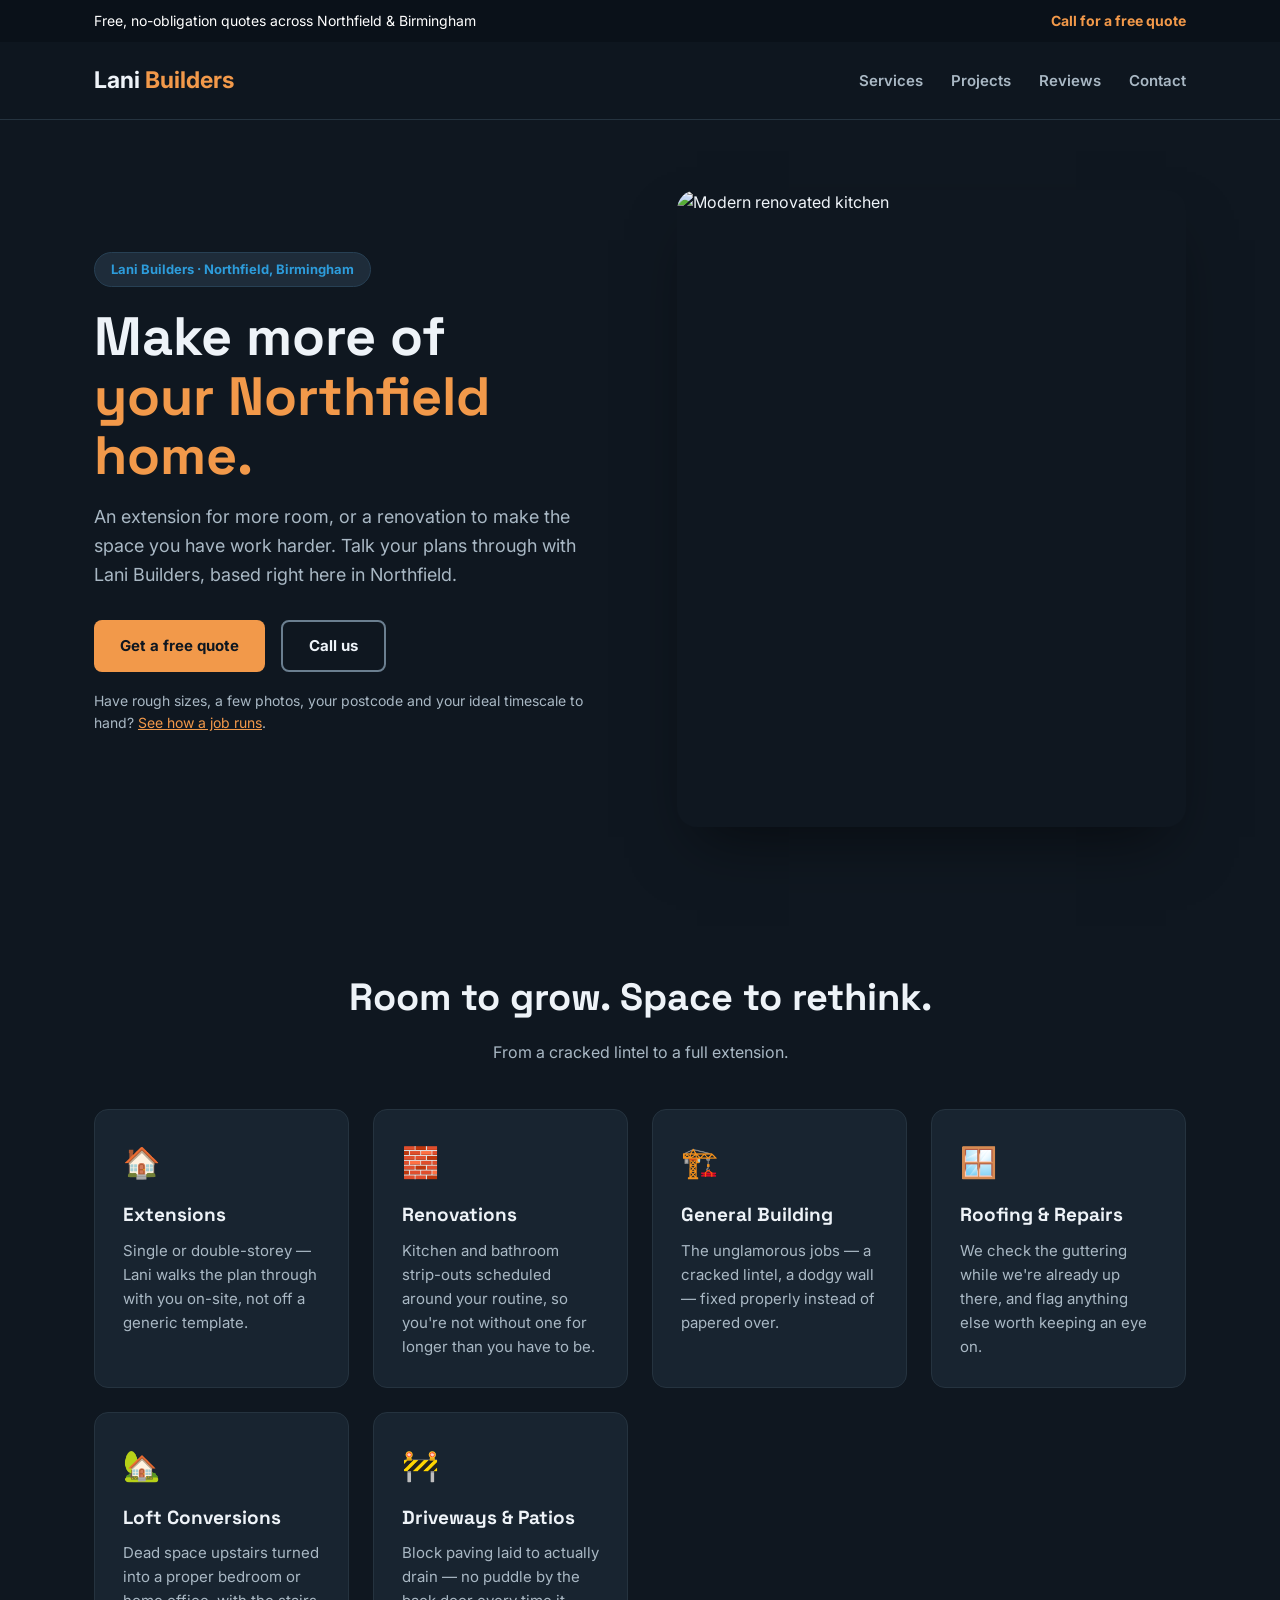
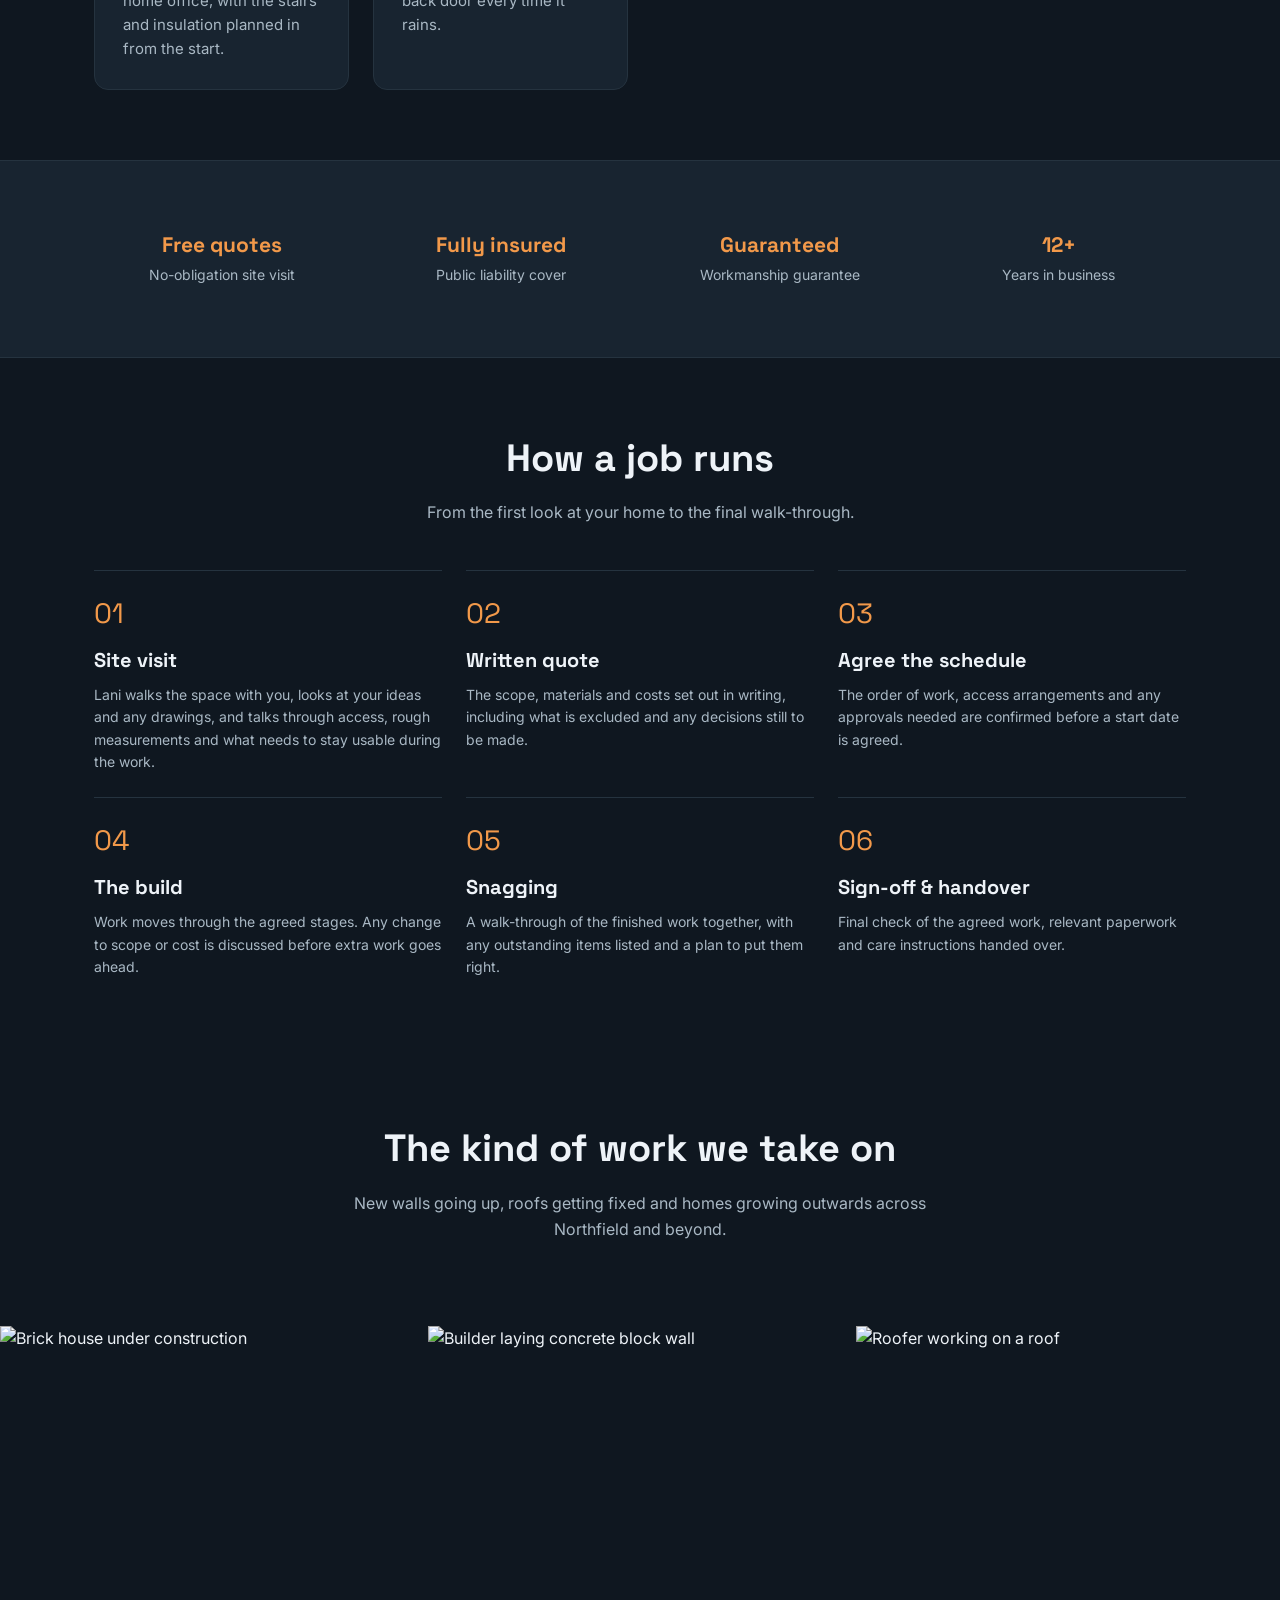
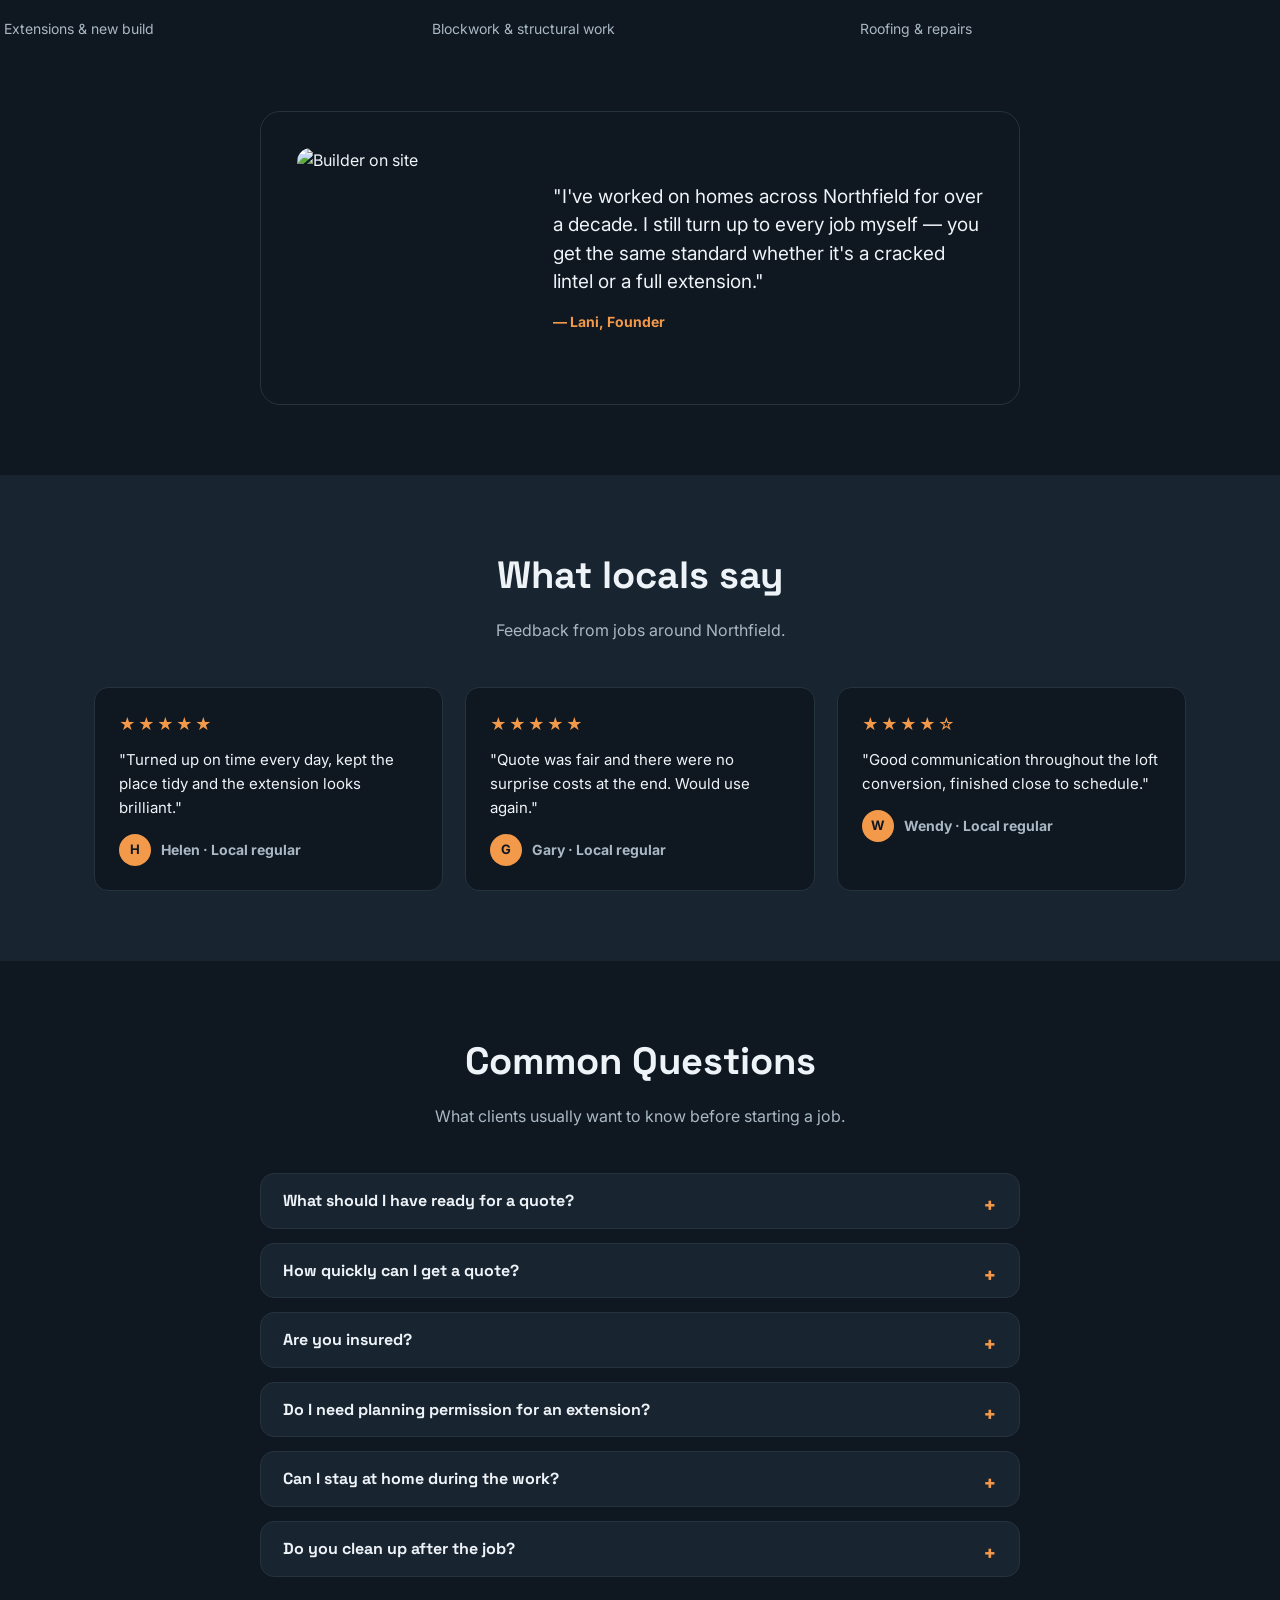
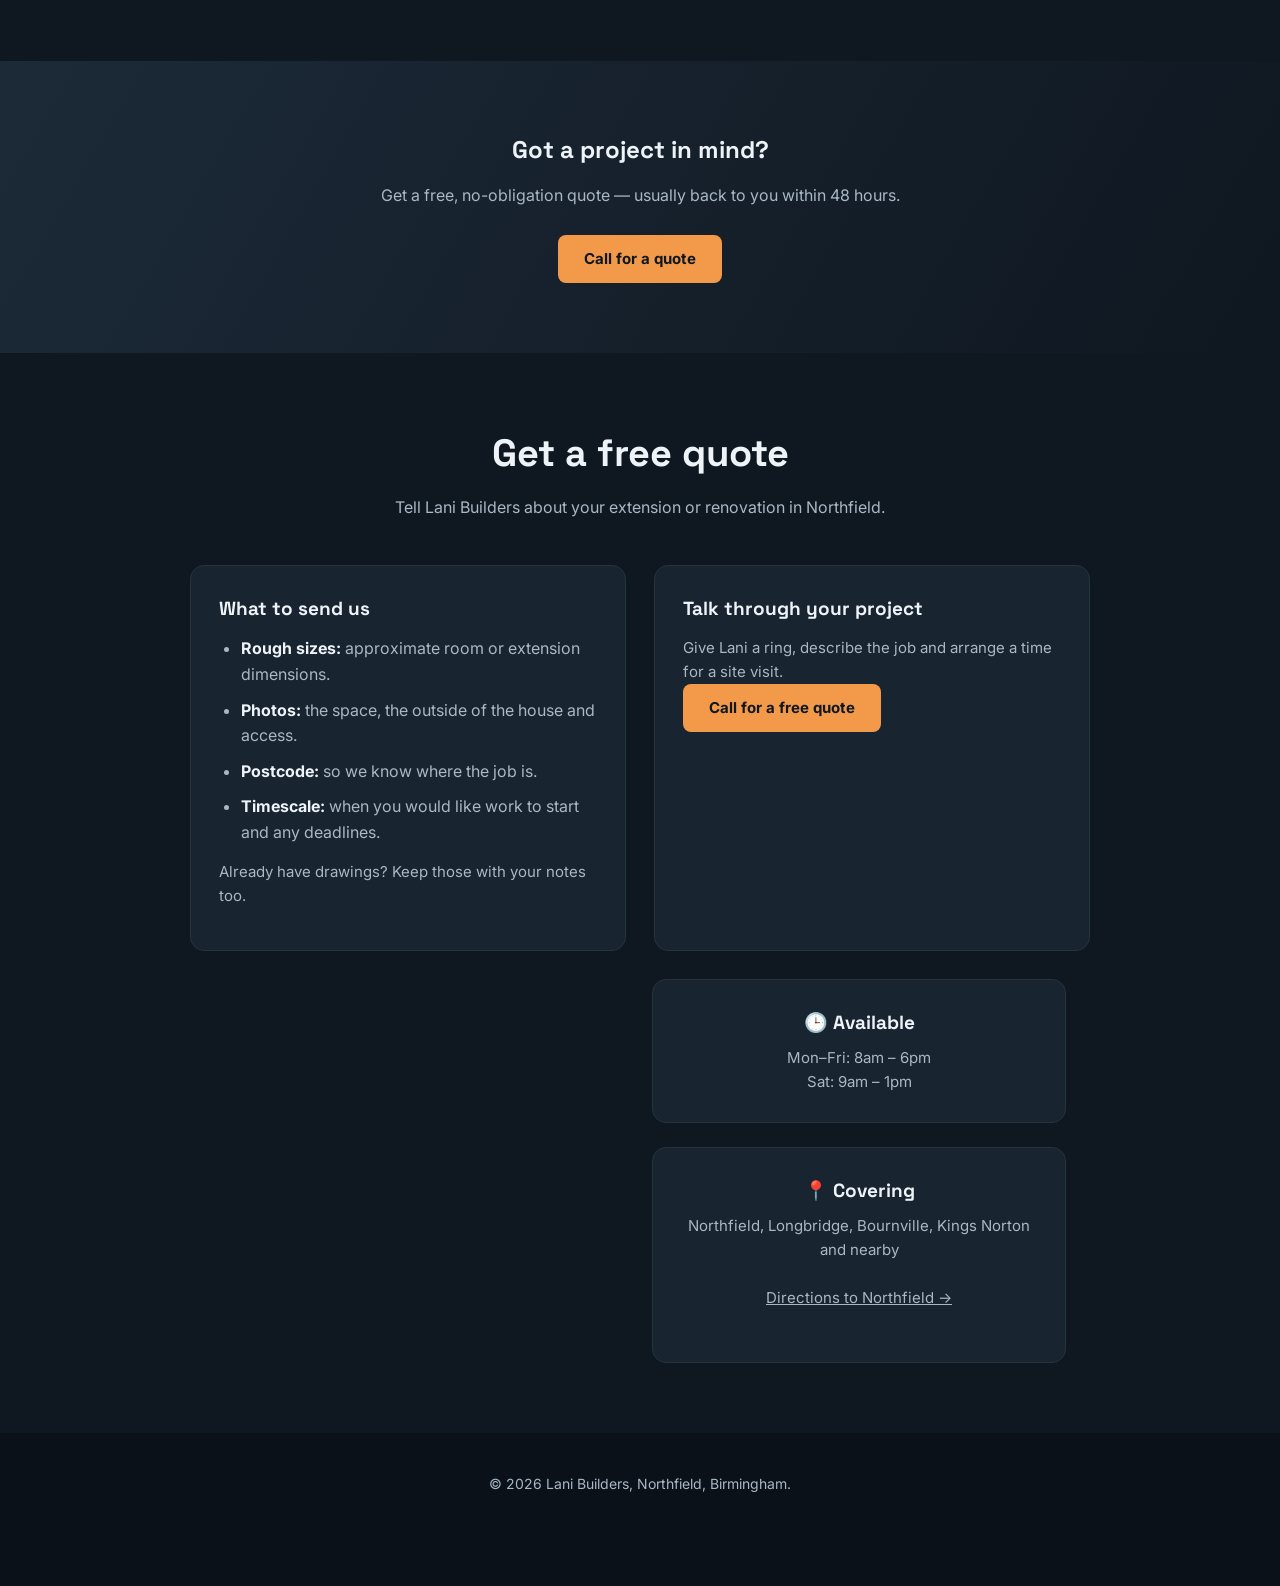
==== index.html @ 0bce8607 "Merge task D" ====
<!DOCTYPE html>
<html lang="en-GB">
<head>
<meta charset="UTF-8" />
<meta name="viewport" content="width=device-width, initial-scale=1" />
<title>Lani Builders | Building &amp; Renovation Specialists, Northfield</title>
<meta name="description" content="Lani Builders — extensions, renovations and general building work across Northfield and Birmingham. Fully insured, free quotes." />
<link rel="preconnect" href="https://fonts.googleapis.com" />
<link rel="preconnect" href="https://fonts.gstatic.com" crossorigin />
<link href="https://fonts.googleapis.com/css2?family=Space+Grotesk:wght@500;600;700&family=Inter:wght@400;500;600;700&display=swap" rel="stylesheet" />
<style>
  :root{
    --bg:#0f1720; --ink:#eef3f8; --muted:#a9b8c4;
    --accent:#f2994a; --accent2:#2d9cdb; --card:#182430; --line:#25333f;
  }
  *{box-sizing:border-box; margin:0; padding:0;}
  body{font-family:'Inter',sans-serif; background:var(--bg); color:var(--ink); line-height:1.6;}
  h1,h2,h3{font-family:'Space Grotesk',sans-serif;}
  .wrap{max-width:1140px; margin:0 auto; padding:0 24px;}
  a{color:inherit;}
  html{scroll-padding-top:var(--header-h,72px);}
  [id]{scroll-margin-top:var(--header-h,72px);}
  main:focus,section:focus{outline:none;}
  :focus-visible{outline:3px solid #fff; outline-offset:3px; border-radius:4px;}
  .skip-link{position:absolute; left:16px; top:-100px; z-index:100; background:#fff; color:#0f1720; font-weight:700; padding:12px 18px; border-radius:8px; text-decoration:none;}
  .skip-link:focus{top:12px;}
  img{display:block; max-width:100%;}
  .js .reveal{opacity:0; transform:translateY(28px); transition:opacity .7s ease, transform .7s ease;}
  .js .reveal.in{opacity:1; transform:none;}
  .topbar{background:#0a1119; color:#fff; font-size:14px;}
  .topbar__inner{display:flex; justify-content:space-between; align-items:center; padding:0 24px; flex-wrap:wrap; gap:8px;}
  .topbar a{color:var(--accent); font-weight:700; text-decoration:none; display:inline-block; padding:10px 0;}
  header{position:sticky; top:0; background:rgba(15,23,32,.95); backdrop-filter:blur(6px); border-bottom:1px solid var(--line); z-index:30; transition:box-shadow .3s;}
  header.scrolled{box-shadow:0 8px 24px rgba(0,0,0,.4);}
  .header__inner{display:flex; align-items:center; justify-content:space-between; padding:16px 24px; position:relative;}
  .brand{font-size:23px; font-weight:700; text-decoration:none; display:inline-block; padding:4px 0;}
  .brand span{color:var(--accent);}
  nav ul{list-style:none; display:flex; gap:28px;}
  nav a{text-decoration:none; font-weight:600; font-size:15px; color:var(--muted); display:inline-block; padding:10px 0;}
  .burger{display:none; flex-direction:column; justify-content:center; align-items:center; gap:4px; background:none; border:0; cursor:pointer; width:44px; height:44px; padding:0;}
  .burger span{width:24px; height:2px; background:#fff;}
  .mobile-menu{display:none; position:absolute; top:100%; left:0; right:0; background:var(--card); border-bottom:1px solid var(--line); flex-direction:column; padding:12px 24px;}
  .mobile-menu.open{display:flex;}
  .mobile-menu a{padding:12px 0; text-decoration:none; font-weight:600; border-bottom:1px solid var(--line); color:var(--ink);}
  .btn{display:inline-flex; align-items:center; justify-content:center; min-height:44px; padding:12px 26px; border-radius:8px; font-weight:700; text-decoration:none; font-size:15px; border:none; cursor:pointer; transition:transform .2s, background .2s;}
  .btn:hover{transform:translateY(-2px);}
  .btn--accent{background:var(--accent); color:#0f1720;}
  .btn--accent:hover{background:#d98337;}
  .btn--outline{border:2px solid #6b7f90; color:var(--ink);}
  .hero{padding:70px 24px;}
  .hero__grid{display:grid; grid-template-columns:1.05fr 1fr; gap:48px; align-items:center;}
  .hero__tag{display:inline-block; background:#1e2c3a; color:var(--accent2); font-weight:700; font-size:13px; padding:6px 16px; border-radius:999px; margin-bottom:20px; border:1px solid #274054;}
  .hero h1{font-size:clamp(34px,4.6vw,54px); line-height:1.1; margin-bottom:18px;}
  .hero h1 span{color:var(--accent);}
  .hero p{max-width:520px; margin-bottom:30px; color:var(--muted); font-size:18px;}
  .hero__actions{display:flex; gap:16px; flex-wrap:wrap;}
  .hero__media{position:relative; border-radius:20px; overflow:hidden; aspect-ratio:4/5; box-shadow:0 30px 60px -20px rgba(0,0,0,.5);}
  .hero__media img{width:100%; height:100%; object-fit:cover;}
  .hero__badge{position:absolute; top:18px; right:18px; background:rgba(15,23,32,.85); border:1px solid var(--line); padding:12px 18px; border-radius:14px; font-size:14px; font-weight:700;}
  section{padding:70px 24px;}
  .section__head{text-align:center; max-width:640px; margin:0 auto 44px;}
  .section__head h2{font-size:clamp(26px,4vw,38px); margin-bottom:12px;}
  .section__head p{color:var(--muted);}
  .grid{display:grid; grid-template-columns:repeat(auto-fit,minmax(220px,1fr)); gap:24px;}
  .card{background:var(--card); border:1px solid var(--line); border-radius:14px; padding:28px; transition:transform .25s, box-shadow .25s;}
  .card:hover{transform:translateY(-6px); box-shadow:0 20px 40px -16px rgba(0,0,0,.4);}
  .card .icon{font-size:30px; margin-bottom:14px;}
  .card h3{font-size:19px; margin-bottom:8px;}
  .card p{color:var(--muted); font-size:15px;}
  .strip{background:var(--card); border-top:1px solid var(--line); border-bottom:1px solid var(--line);}
  .strip .grid{grid-template-columns:repeat(auto-fit,minmax(160px,1fr)); text-align:center;}
  .strip .stat{font-size:30px; line-height:1.3; font-weight:700; color:var(--accent); font-family:'Space Grotesk',sans-serif;}
  .strip p{color:var(--muted); font-size:14px;}
  .band{display:grid; grid-template-columns:repeat(3,1fr); gap:4px;}
  .band img{width:100%; height:280px; object-fit:cover; transition:transform .4s;}
  .owner{display:grid; grid-template-columns:220px 1fr; gap:36px; align-items:center; background:var(--bg); border:1px solid var(--line); border-radius:20px; padding:36px; max-width:760px; margin:0 auto;}
  .owner img{border-radius:14px; aspect-ratio:1; object-fit:cover; width:100%;}
  .owner blockquote{font-size:19px; line-height:1.5; margin-bottom:14px;}
  .owner .who{color:var(--accent); font-weight:700; font-size:14px;}
  .reviews{background:var(--card);}
  .review-grid{display:grid; grid-template-columns:repeat(auto-fit,minmax(240px,1fr)); gap:22px;}
  .review{background:var(--bg); border:1px solid var(--line); border-radius:14px; padding:24px; transition:transform .25s;}
  .review:hover{transform:translateY(-4px);}
  .stars{color:var(--accent); letter-spacing:2px; margin-bottom:10px;}
  .review p{font-size:15px; margin-bottom:14px;}
  .review .who{display:flex; align-items:center; gap:10px; font-weight:700; font-size:14px; color:var(--muted);}
  .avatar{width:32px; height:32px; border-radius:50%; background:var(--accent); color:#0f1720; display:flex; align-items:center; justify-content:center; font-size:13px; font-weight:700;}
  .rating-badge{display:inline-flex; align-items:center; gap:10px; background:var(--bg); border:1px solid var(--line); border-radius:999px; padding:10px 20px; font-weight:700; margin-bottom:20px;}
  .faq{max-width:760px; margin:0 auto;}
  .faq details{background:var(--card); border:1px solid var(--line); border-radius:14px; margin-bottom:14px;}
  .faq summary{cursor:pointer; font-weight:700; font-family:'Space Grotesk',sans-serif; list-style:none; min-height:44px; padding:14px 22px;}
  .faq summary:focus-visible{outline-offset:-3px;}
  .faq summary::-webkit-details-marker{display:none;}
  .faq summary::after{content:"+"; float:right; font-size:22px; color:var(--accent);}
  .faq details[open] summary::after{content:"–";}
  .faq p{padding:0 22px 18px; color:var(--muted); font-size:15px;}
  .map-contact{display:grid; grid-template-columns:1fr 1fr; gap:24px; max-width:900px; margin:0 auto;}
  .map-contact iframe{width:100%; height:100%; min-height:260px; border:0; border-radius:16px; filter:invert(90%) hue-rotate(180deg);}
  .cta-band{background:linear-gradient(120deg,#1c2a38,#0f1720); text-align:center;}
  .cta-band h2{margin-bottom:14px;}
  .cta-band p{color:var(--muted); margin-bottom:26px;}
  footer{background:#0a1119; color:var(--muted); padding:40px 24px 90px; text-align:center; font-size:14px;}
  footer a{color:var(--accent); text-decoration:none; display:inline-block; padding:10px 0;}
  .sticky-cta{position:fixed; bottom:0; left:0; right:0; background:#0a1119; padding:12px 20px; display:none; justify-content:center; gap:12px; z-index:40; box-shadow:0 -8px 24px rgba(0,0,0,.4);}
  .sticky-cta a{flex:1; text-align:center; max-width:280px; white-space:nowrap;}
  @media(max-width:820px){
    nav.main-nav{display:none;} .burger{display:flex;}
    .hero__grid{grid-template-columns:1fr;}
    .hero__media{order:-1; aspect-ratio:16/10;}
    .band{grid-template-columns:1fr; }
    .band img{height:200px;}
    .owner{grid-template-columns:1fr; text-align:center;}
    .owner img{max-width:180px; margin:0 auto;}
    .map-contact{grid-template-columns:1fr;}
    .sticky-cta{display:flex;}
    footer{padding-bottom:100px;}
  }

  /* Task A: content and quote journey. */
  .hero__note{margin-top:18px; font-size:14px !important;}
  .trust-strip .stat{font-size:21px; margin-bottom:6px;}
  .hero__note a{color:var(--accent);}
  .contact-note a{display:inline-block; padding:10px 0;}
  .process-list{list-style:none; display:grid; grid-template-columns:repeat(3,minmax(0,1fr)); gap:24px; counter-reset:job;}
  .process-list li{counter-increment:job; border-top:1px solid var(--line); padding-top:20px;}
  .process-list li::before{content:counter(job, decimal-leading-zero); display:block; color:var(--accent); font-family:'Space Grotesk',sans-serif; font-size:28px; margin-bottom:8px;}
  .process-list h3{font-size:20px; margin-bottom:8px;}
  .process-list p,.contact-note{color:var(--muted); font-size:14px;}
  .band figure{min-width:0;}
  .band figcaption{padding:12px 4px 0; color:var(--muted); font-size:14px;}
  .quote-prep{max-width:900px; margin:0 auto 28px; display:grid; grid-template-columns:1fr 1fr; gap:28px;}
  .quote-prep h3{margin-bottom:12px;}
  .quote-checklist{padding-left:22px;}
  .quote-checklist li{margin-bottom:10px; color:var(--muted);}
  .quote-checklist strong{color:var(--ink);}
  .contact-note{margin:14px 0;}
  @media(max-width:820px){
    .hero{padding-top:36px; padding-bottom:40px;}
    .hero__media{order:0;}
    .process-list{grid-template-columns:repeat(2,minmax(0,1fr));}
    .quote-prep{grid-template-columns:1fr;}
  }
  @media(max-width:480px){
    .process-list{grid-template-columns:1fr;}
    .sticky-cta{gap:8px; padding:12px;}
    .sticky-cta .btn{padding:12px 10px; font-size:14px;}
    .topbar__inner,.header__inner{padding-left:16px; padding-right:16px;}
    .mobile-menu{padding-left:16px; padding-right:16px;}
    section{padding-left:16px; padding-right:16px;}
    section .wrap{padding-left:0; padding-right:0;}
    .hero{padding-left:16px; padding-right:16px;}
    .owner{padding:24px;}
  }
  @media(min-width:821px){
    .mobile-menu,.mobile-menu.open{display:none;}
  }
  @media (prefers-reduced-motion: reduce){
    html{scroll-behavior:auto;}
    *,*::before,*::after{animation:none !important; transition:none !important; scroll-behavior:auto !important;}
    .js .reveal{opacity:1; transform:none;}
    .btn:hover,.card:hover,.review:hover{transform:none;}
  }
</style>
</head>
<body>
<a class="skip-link" href="#main">Skip to content</a>

<div class="topbar">
  <div class="wrap topbar__inner">
    <p>Free, no-obligation quotes across Northfield &amp; Birmingham</p>
    <!-- PLACEHOLDER: owner-confirmed phone number needed -->
    <a href="tel:+441210000003">Call for a free quote</a>
    <!-- /PLACEHOLDER -->
  </div>
</div>

<header id="siteHeader">
  <div class="wrap header__inner">
    <a class="brand" href="#top">Lani <span>Builders</span></a>
    <nav class="main-nav" aria-label="Main">
      <ul>
        <li><a href="#services">Services</a></li>
        <li><a href="#projects">Projects</a></li>
        <li><a href="#reviews">Reviews</a></li>
        <li><a href="#contact">Contact</a></li>
      </ul>
    </nav>
    <button class="burger" id="burgerBtn" type="button" aria-label="Menu" aria-expanded="false" aria-controls="mobileMenu"><span aria-hidden="true"></span><span aria-hidden="true"></span><span aria-hidden="true"></span></button>
    <div class="mobile-menu" id="mobileMenu" role="navigation" aria-label="Mobile">
      <a href="#services">Services</a>
      <a href="#projects">Projects</a>
      <a href="#reviews">Reviews</a>
      <a href="#contact">Contact</a>
    </div>
  </div>
</header>

<main id="main" tabindex="-1">
<section class="hero" id="top">
  <div class="wrap hero__grid">
    <div>
      <span class="hero__tag">Lani Builders &middot; Northfield, Birmingham</span>
      <h1>Make more of<br><span>your Northfield home.</span></h1>
      <p>An extension for more room, or a renovation to make the space you have work harder. Talk your plans through with Lani Builders, based right here in Northfield.</p>
      <div class="hero__actions">
        <a href="#contact" class="btn btn--accent">Get a free quote</a>
        <!-- PLACEHOLDER: owner-confirmed phone number needed -->
        <a href="tel:+441210000003" class="btn btn--outline">Call us</a>
        <!-- /PLACEHOLDER -->
      </div>
      <p class="hero__note">Have rough sizes, a few photos, your postcode and your ideal timescale to hand? <a href="#process">See how a job runs</a>.</p>
    </div>
    <div class="hero__media">
      <img src="https://images.pexels.com/photos/33257996/pexels-photo-33257996.jpeg?auto=compress&cs=tinysrgb&w=1000" alt="Modern renovated kitchen" loading="lazy" />
    </div>
  </div>
</section>

<section id="services">
  <div class="wrap">
    <div class="section__head reveal">
      <h2>Room to grow. Space to rethink.</h2>
      <p>From a cracked lintel to a full extension.</p>
    </div>
    <div class="grid">
      <!-- PLACEHOLDER: confirm service list -->
      <div class="card reveal"><div class="icon">🏠</div><h3>Extensions</h3><p>Single or double-storey &mdash; Lani walks the plan through with you on-site, not off a generic template.</p></div>
      <div class="card reveal"><div class="icon">🧱</div><h3>Renovations</h3><p>Kitchen and bathroom strip-outs scheduled around your routine, so you're not without one for longer than you have to be.</p></div>
      <div class="card reveal"><div class="icon">🏗️</div><h3>General Building</h3><p>The unglamorous jobs &mdash; a cracked lintel, a dodgy wall &mdash; fixed properly instead of papered over.</p></div>
      <div class="card reveal"><div class="icon">🪟</div><h3>Roofing &amp; Repairs</h3><p>We check the guttering while we're already up there, and flag anything else worth keeping an eye on.</p></div>
      <div class="card reveal"><div class="icon">🏡</div><h3>Loft Conversions</h3><p>Dead space upstairs turned into a proper bedroom or home office, with the stairs and insulation planned in from the start.</p></div>
      <div class="card reveal"><div class="icon">🚧</div><h3>Driveways &amp; Patios</h3><p>Block paving laid to actually drain &mdash; no puddle by the back door every time it rains.</p></div>
      <!-- /PLACEHOLDER -->
    </div>
  </div>
</section>

<section class="strip trust-strip" aria-label="Why choose Lani Builders">
  <div class="wrap grid">
    <!-- PLACEHOLDER: add real trade accreditations (e.g. FMB, TrustMark) here if held; free-quote tile used meanwhile -->
    <div class="reveal"><p class="stat">Free quotes</p><p>No-obligation site visit</p></div>
    <!-- /PLACEHOLDER -->
    <!-- PLACEHOLDER: confirm insurance cover and evidence -->
    <div class="reveal"><p class="stat">Fully insured</p><p>Public liability cover</p></div>
    <!-- /PLACEHOLDER -->
    <!-- PLACEHOLDER: confirm workmanship guarantee terms and duration -->
    <div class="reveal"><p class="stat">Guaranteed</p><p>Workmanship guarantee</p></div>
    <!-- /PLACEHOLDER -->
    <!-- PLACEHOLDER: confirm years in business -->
    <div class="reveal"><p class="stat">12+</p><p>Years in business</p></div>
    <!-- /PLACEHOLDER -->
  </div>
</section>

<section id="process">
  <div class="wrap">
    <div class="section__head reveal">
      <h2>How a job runs</h2>
      <p>From the first look at your home to the final walk-through.</p>
    </div>
    <ol class="process-list">
      <li><h3>Site visit</h3><p>Lani walks the space with you, looks at your ideas and any drawings, and talks through access, rough measurements and what needs to stay usable during the work.</p></li>
      <li><h3>Written quote</h3><p>The scope, materials and costs set out in writing, including what is excluded and any decisions still to be made.</p></li>
      <li><h3>Agree the schedule</h3><p>The order of work, access arrangements and any approvals needed are confirmed before a start date is agreed.</p></li>
      <li><h3>The build</h3><p>Work moves through the agreed stages. Any change to scope or cost is discussed before extra work goes ahead.</p></li>
      <li><h3>Snagging</h3><p>A walk-through of the finished work together, with any outstanding items listed and a plan to put them right.</p></li>
      <li><h3>Sign-off &amp; handover</h3><p>Final check of the agreed work, relevant paperwork and care instructions handed over.</p></li>
    </ol>
  </div>
</section>

<section id="projects" style="padding:0;">
  <div class="section__head reveal" style="padding:70px 24px 40px;">
    <h2>The kind of work we take on</h2>
    <p>New walls going up, roofs getting fixed and homes growing outwards across Northfield and beyond.</p>
  </div>
  <div class="band reveal">
    <figure><img src="https://images.pexels.com/photos/4692281/pexels-photo-4692281.jpeg?auto=compress&cs=tinysrgb&w=800" alt="Brick house under construction" loading="lazy" /><figcaption>Extensions &amp; new build</figcaption></figure>
    <figure><img src="https://images.pexels.com/photos/32751450/pexels-photo-32751450.jpeg?auto=compress&cs=tinysrgb&w=800" alt="Builder laying concrete block wall" loading="lazy" /><figcaption>Blockwork &amp; structural work</figcaption></figure>
    <figure><img src="https://images.pexels.com/photos/38749917/pexels-photo-38749917.jpeg?auto=compress&cs=tinysrgb&w=800" alt="Roofer working on a roof" loading="lazy" /><figcaption>Roofing &amp; repairs</figcaption></figure>
  </div>
</section>

<section>
  <div class="wrap">
    <div class="owner reveal">
      <img src="https://images.pexels.com/photos/6720533/pexels-photo-6720533.jpeg?auto=compress&cs=tinysrgb&w=500" alt="Builder on site" loading="lazy" />
      <div>
        <!-- PLACEHOLDER: replace with the owner's approved quote and name -->
        <blockquote>"I've worked on homes across Northfield for over a decade. I still turn up to every job myself &mdash; you get the same standard whether it's a cracked lintel or a full extension."</blockquote>
        <div class="who">&mdash; Lani, Founder</div>
        <!-- /PLACEHOLDER -->
      </div>
    </div>
  </div>
</section>

<section id="reviews" class="reviews">
  <div class="wrap">
    <div class="section__head reveal">
      <h2>What locals say</h2>
      <p>Feedback from jobs around Northfield.</p>
    </div>
    <div class="review-grid">
      <!-- PLACEHOLDER: replace with real Google reviews -->
      <div class="review reveal"><div class="stars">★★★★★</div><p>"Turned up on time every day, kept the place tidy and the extension looks brilliant."</p><div class="who"><span class="avatar">H</span> Helen &middot; Local regular</div></div>
      <!-- /PLACEHOLDER -->
      <!-- PLACEHOLDER: replace with real Google reviews -->
      <div class="review reveal"><div class="stars">★★★★★</div><p>"Quote was fair and there were no surprise costs at the end. Would use again."</p><div class="who"><span class="avatar">G</span> Gary &middot; Local regular</div></div>
      <!-- /PLACEHOLDER -->
      <!-- PLACEHOLDER: replace with real Google reviews -->
      <div class="review reveal"><div class="stars">★★★★☆</div><p>"Good communication throughout the loft conversion, finished close to schedule."</p><div class="who"><span class="avatar">W</span> Wendy &middot; Local regular</div></div>
      <!-- /PLACEHOLDER -->
    </div>
    <!-- PLACEHOLDER: add owner-confirmed direct Google Business Profile review link here once known -->
    <!-- /PLACEHOLDER -->
  </div>
</section>

<section id="faq">
  <div class="wrap">
    <div class="section__head reveal">
      <h2>Common Questions</h2>
      <p>What clients usually want to know before starting a job.</p>
    </div>
    <div class="faq reveal">
      <details><summary>What should I have ready for a quote?</summary><p>Rough sizes, photos, your postcode and a preferred timescale are a useful start. Include drawings if you already have them, and mention any access restrictions.</p></details>
      <details><summary>How quickly can I get a quote?</summary><p><!-- PLACEHOLDER: confirm quote turnaround -->Usually within 48 hours of an initial site visit or call.<!-- /PLACEHOLDER --></p></details>
      <details><summary>Are you insured?</summary><p><!-- PLACEHOLDER: confirm insurance details -->Yes, we're fully insured for all work we carry out, and we're happy to show you the paperwork.<!-- /PLACEHOLDER --></p></details>
      <details><summary>Do I need planning permission for an extension?</summary><p>It depends on the size and scope &mdash; we'll advise during your quote and can point you toward the right process.</p></details>
      <details><summary>Can I stay at home during the work?</summary><p>Usually, yes. Tell us at the site visit which rooms you need to use, and we'll plan around dust, access and keeping the kitchen working where we can.</p></details>
      <details><summary>Do you clean up after the job?</summary><p>Yes, we keep sites tidy throughout and leave the property clean on completion.</p></details>
    </div>
  </div>
</section>

<section class="cta-band">
  <div class="wrap reveal">
    <h2>Got a project in mind?</h2>
    <p><!-- PLACEHOLDER: confirm quote turnaround -->Get a free, no-obligation quote &mdash; usually back to you within 48 hours.<!-- /PLACEHOLDER --></p>
    <!-- PLACEHOLDER: owner-confirmed phone number needed -->
    <a href="tel:+441210000003" class="btn btn--accent">Call for a quote</a>
    <!-- /PLACEHOLDER -->
  </div>
</section>

<section id="contact">
  <div class="wrap">
    <div class="section__head">
      <h2>Get a free quote</h2>
      <p>Tell Lani Builders about your extension or renovation in Northfield.</p>
    </div>
    <div class="quote-prep">
      <div class="card">
        <h3>What to send us</h3>
        <ul class="quote-checklist">
          <li><strong>Rough sizes:</strong> approximate room or extension dimensions.</li>
          <li><strong>Photos:</strong> the space, the outside of the house and access.</li>
          <li><strong>Postcode:</strong> so we know where the job is.</li>
          <li><strong>Timescale:</strong> when you would like work to start and any deadlines.</li>
        </ul>
        <p class="contact-note">Already have drawings? Keep those with your notes too.</p>
      </div>
      <div class="card">
        <h3>Talk through your project</h3>
        <p>Give Lani a ring, describe the job and arrange a time for a site visit.</p>
        <!-- PLACEHOLDER: owner-confirmed phone number needed (also add email/WhatsApp for photos) -->
        <a href="tel:+441210000003" class="btn btn--accent">Call for a free quote</a>
        <!-- /PLACEHOLDER -->
      </div>
    </div>
  </div>
  <div class="wrap map-contact reveal">
    <iframe src="https://maps.google.com/maps?q=Northfield,+Birmingham&z=15&output=embed" loading="lazy" title="Map showing Lani Builders' coverage area"></iframe>
    <div class="grid" style="grid-template-columns:1fr;">
      <!-- PLACEHOLDER: real opening hours needed -->
      <div class="card" style="text-align:center;"><h3>🕒 Available</h3><p>Mon–Fri: 8am – 6pm<br>Sat: 9am – 1pm</p></div>
      <!-- /PLACEHOLDER -->
      <!-- PLACEHOLDER: confirm service area; street address and postcode needed -->
      <div class="card" style="text-align:center;"><h3>📍 Covering</h3><p>Northfield, Longbridge, Bournville, Kings Norton and nearby</p>
        <p class="contact-note"><a href="https://www.google.com/maps/dir/?api=1&amp;destination=Northfield%2C+Birmingham" target="_blank" rel="noopener">Directions to Northfield &rarr;</a></p>
      </div>
      <!-- /PLACEHOLDER -->
    </div>
  </div>
</section>
</main>

<footer>
  <p>&copy; 2026 Lani Builders, Northfield, Birmingham.</p>
</footer>

<div class="sticky-cta">
  <!-- PLACEHOLDER: owner-confirmed phone number needed -->
  <a href="tel:+441210000003" class="btn btn--accent">Call for a quote</a>
  <!-- /PLACEHOLDER -->
  <a href="#contact" class="btn btn--outline">Get in Touch</a>
</div>

<script>
  document.documentElement.classList.add('js');
  const reduceMotion = window.matchMedia('(prefers-reduced-motion: reduce)');
  const desktopMQ = window.matchMedia('(min-width: 821px)');

  const burger = document.getElementById('burgerBtn');
  const menu = document.getElementById('mobileMenu');
  const header = document.getElementById('siteHeader');

  function setMenu(open, returnFocus){
    menu.classList.toggle('open', open);
    burger.setAttribute('aria-expanded', String(open));
    if(!open && returnFocus) burger.focus();
  }
  burger.addEventListener('click', () => setMenu(!menu.classList.contains('open')));
  document.addEventListener('keydown', (e) => {
    if(e.key === 'Escape' && menu.classList.contains('open')) setMenu(false, true);
  });
  desktopMQ.addEventListener('change', (e) => { if(e.matches) setMenu(false); });

  function syncHeaderHeight(){
    document.documentElement.style.setProperty('--header-h', header.offsetHeight + 'px');
  }
  syncHeaderHeight();
  window.addEventListener('resize', syncHeaderHeight);
  window.addEventListener('load', syncHeaderHeight);
  window.addEventListener('scroll', () => header.classList.toggle('scrolled', window.scrollY > 10));

  function smoothScrollTo(id){
    const target = document.getElementById(id);
    if(!target) return;
    const top = target.getBoundingClientRect().top + window.scrollY - header.offsetHeight - 12;
    window.scrollTo({ top: Math.max(top, 0), behavior: reduceMotion.matches ? 'auto' : 'smooth' });
    if(!target.hasAttribute('tabindex')) target.setAttribute('tabindex', '-1');
    target.focus({ preventScroll: true });
  }
  document.querySelectorAll('a[href^="#"]').forEach(link => {
    const id = link.getAttribute('href').slice(1);
    if(!document.getElementById(id)) return;
    link.addEventListener('click', (e) => {
      e.preventDefault();
      setMenu(false);
      smoothScrollTo(id);
      history.replaceState(null, '', '#' + id);
    });
  });

  const revealEls = document.querySelectorAll('.reveal');
  if('IntersectionObserver' in window){
    const io = new IntersectionObserver((entries) => {
      entries.forEach(e => { if(e.isIntersecting){ e.target.classList.add('in'); io.unobserve(e.target); } });
    }, { threshold: 0.15 });
    revealEls.forEach(el => io.observe(el));
  } else {
    revealEls.forEach(el => el.classList.add('in'));
  }
</script>

</body>
</html>
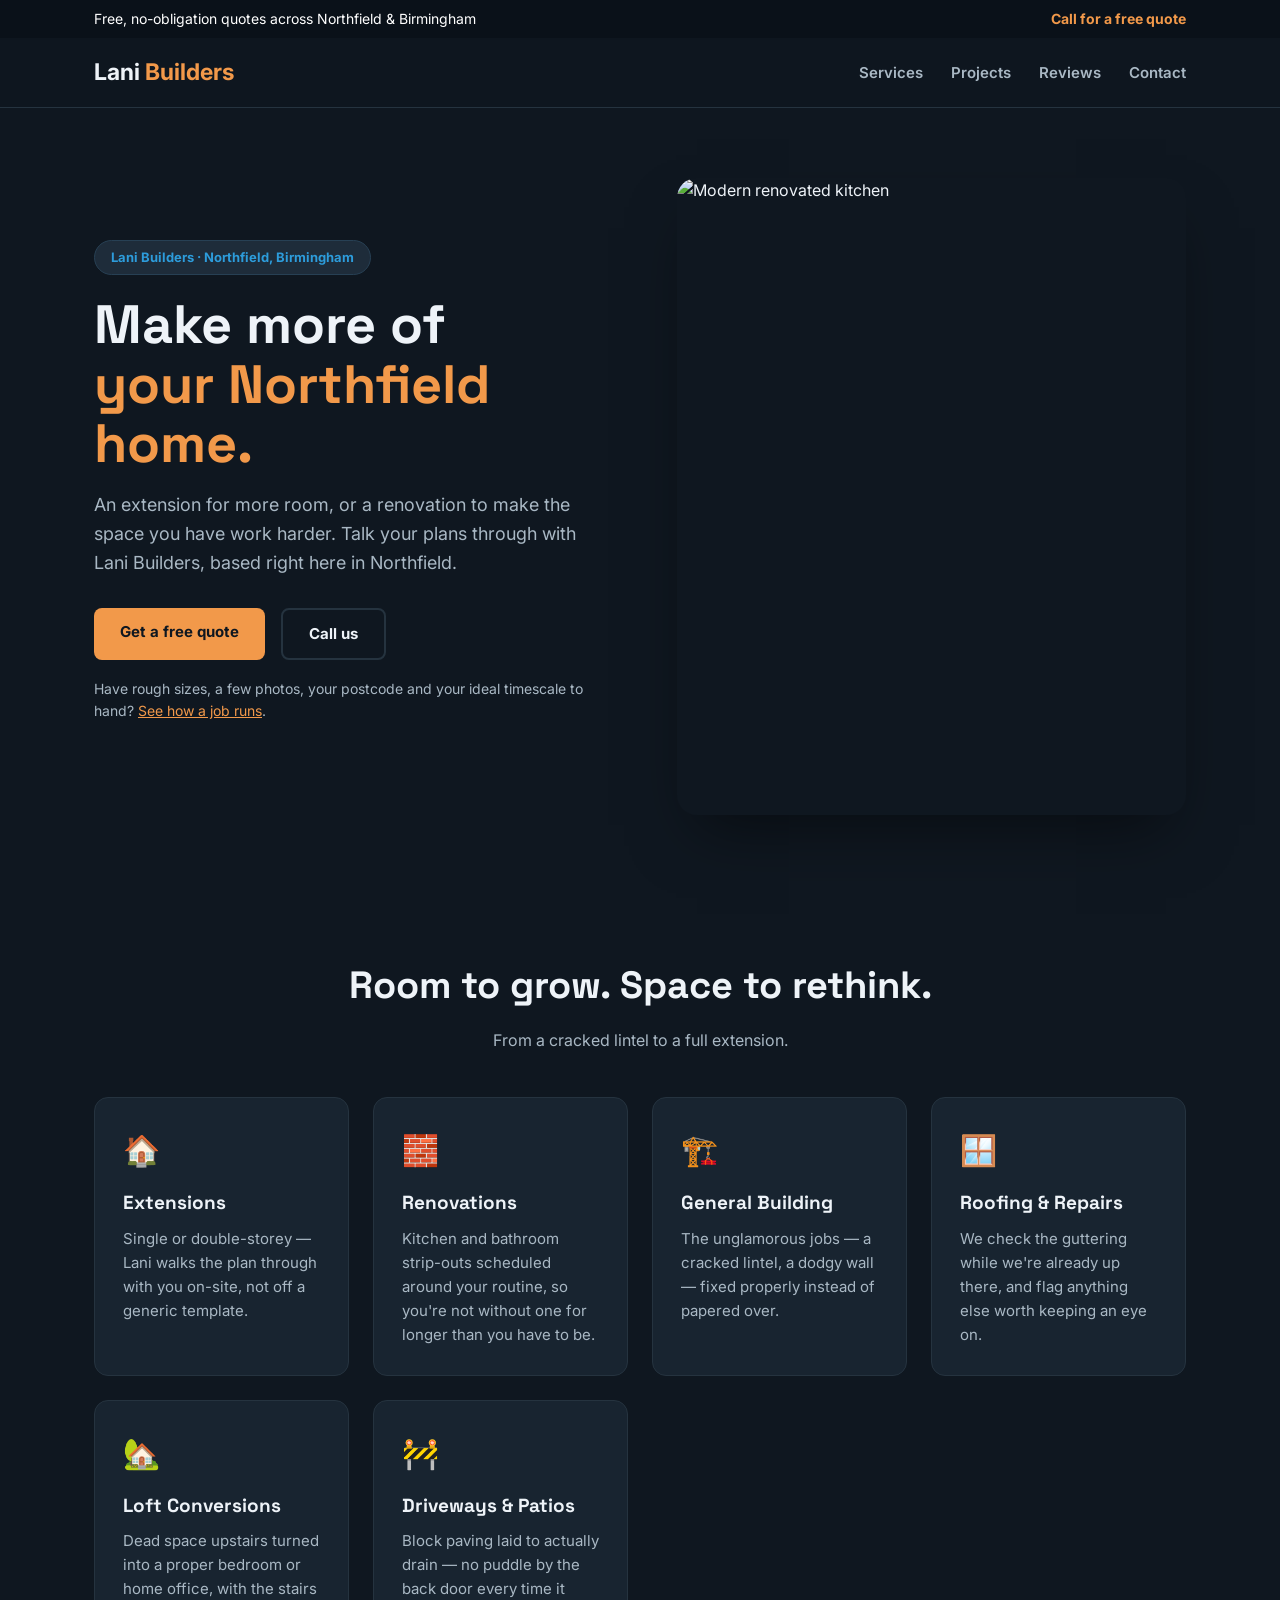
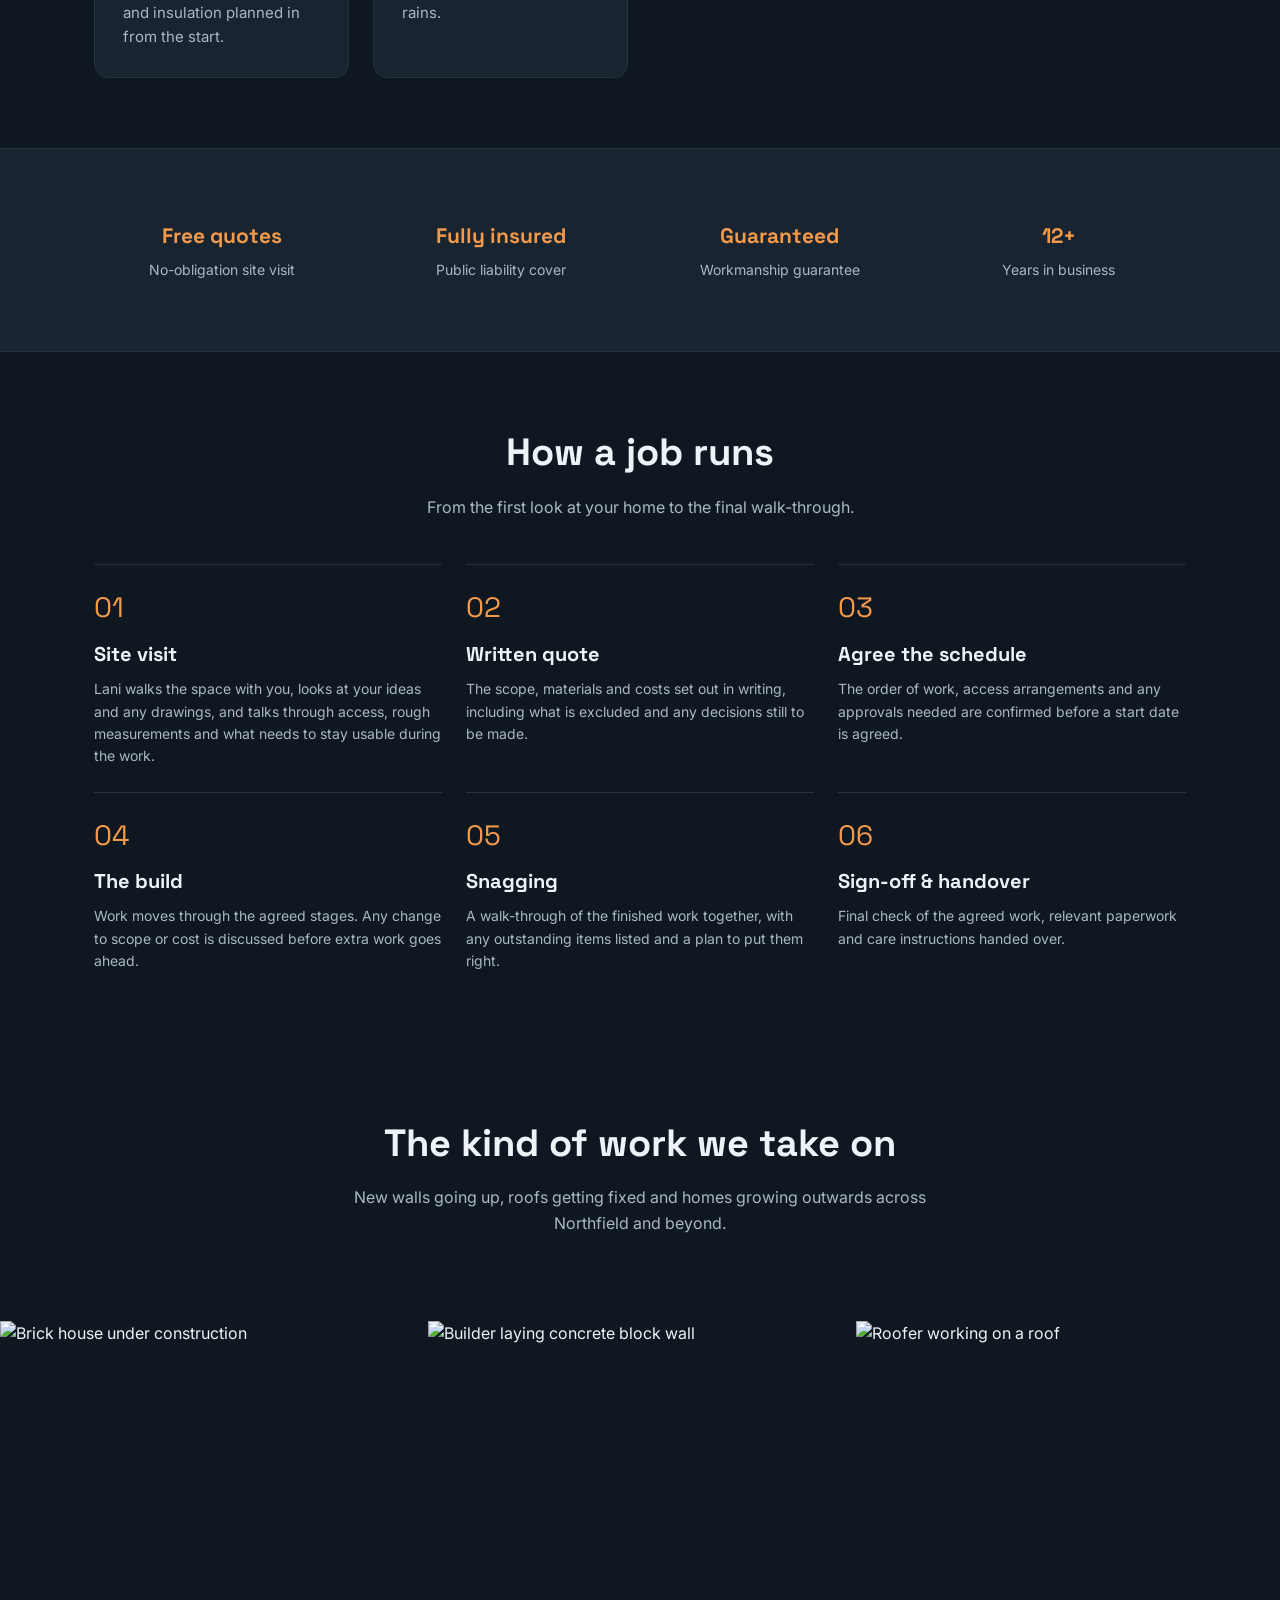
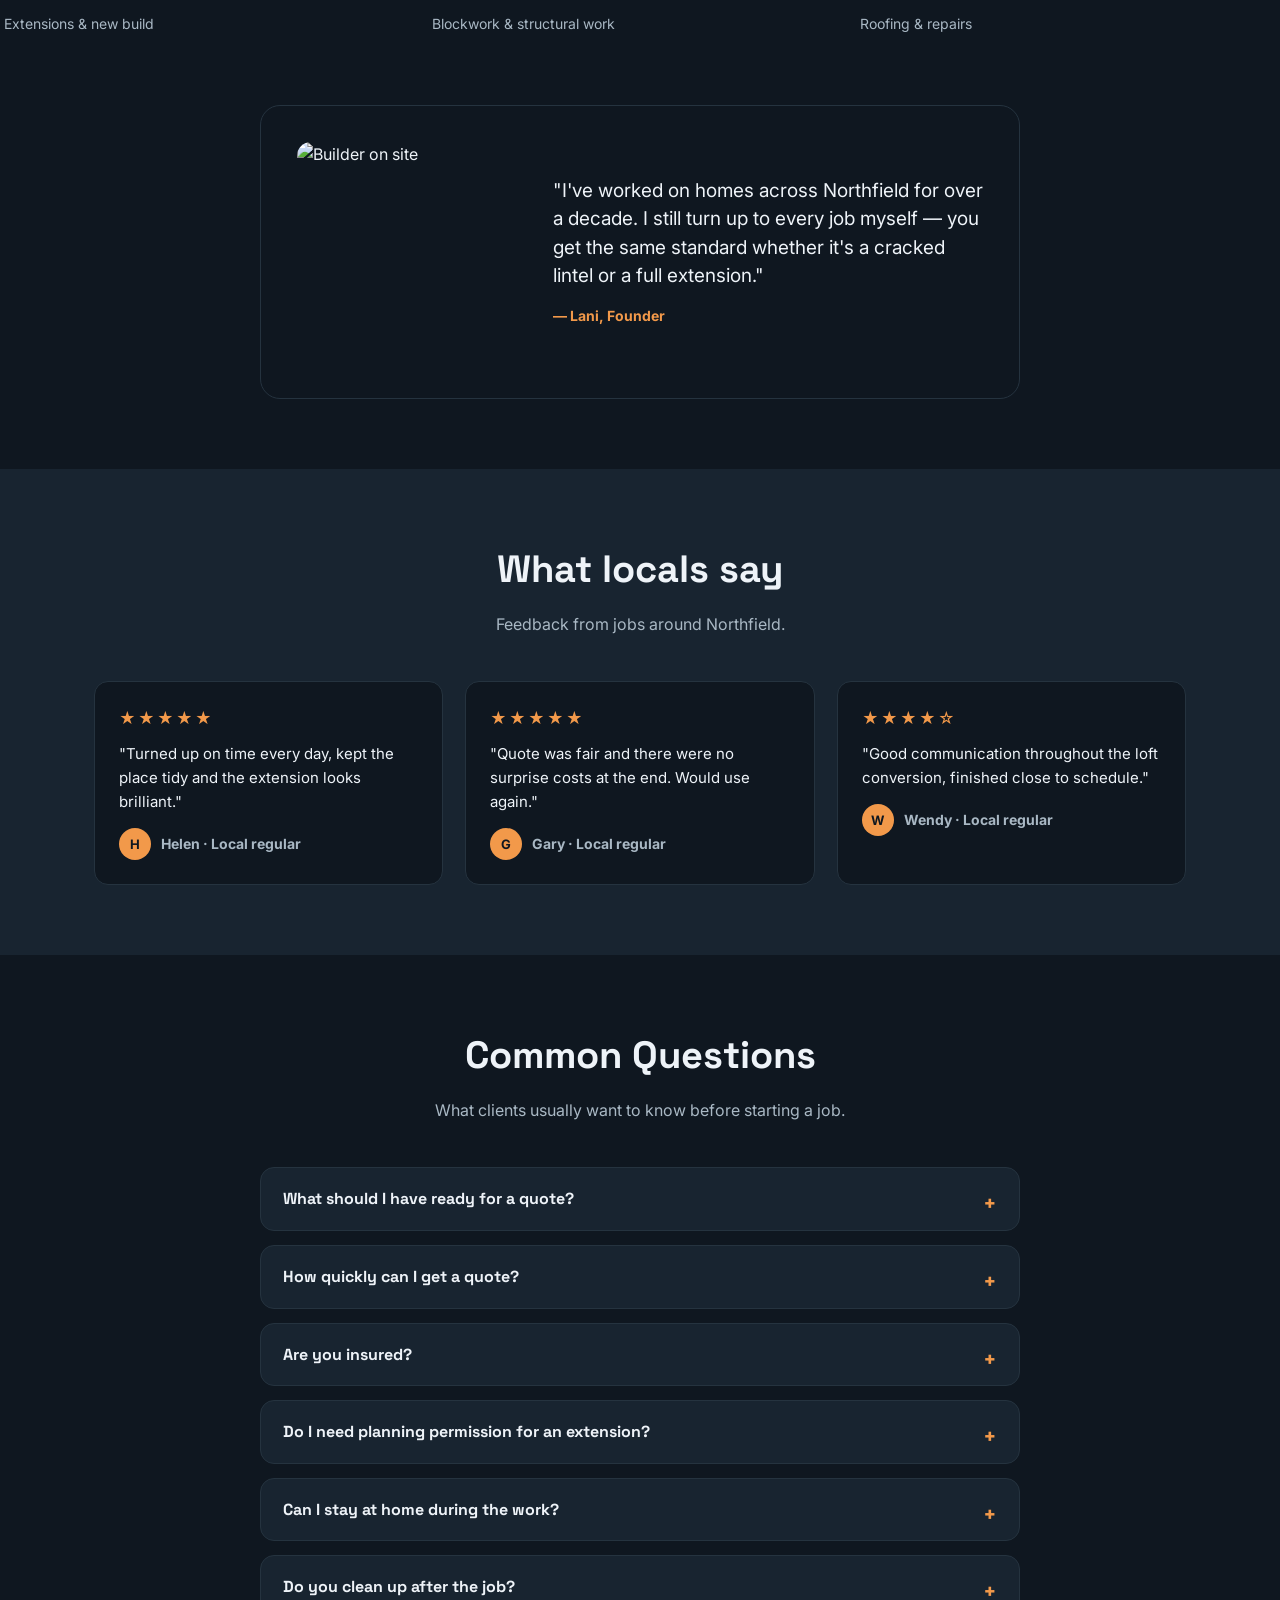
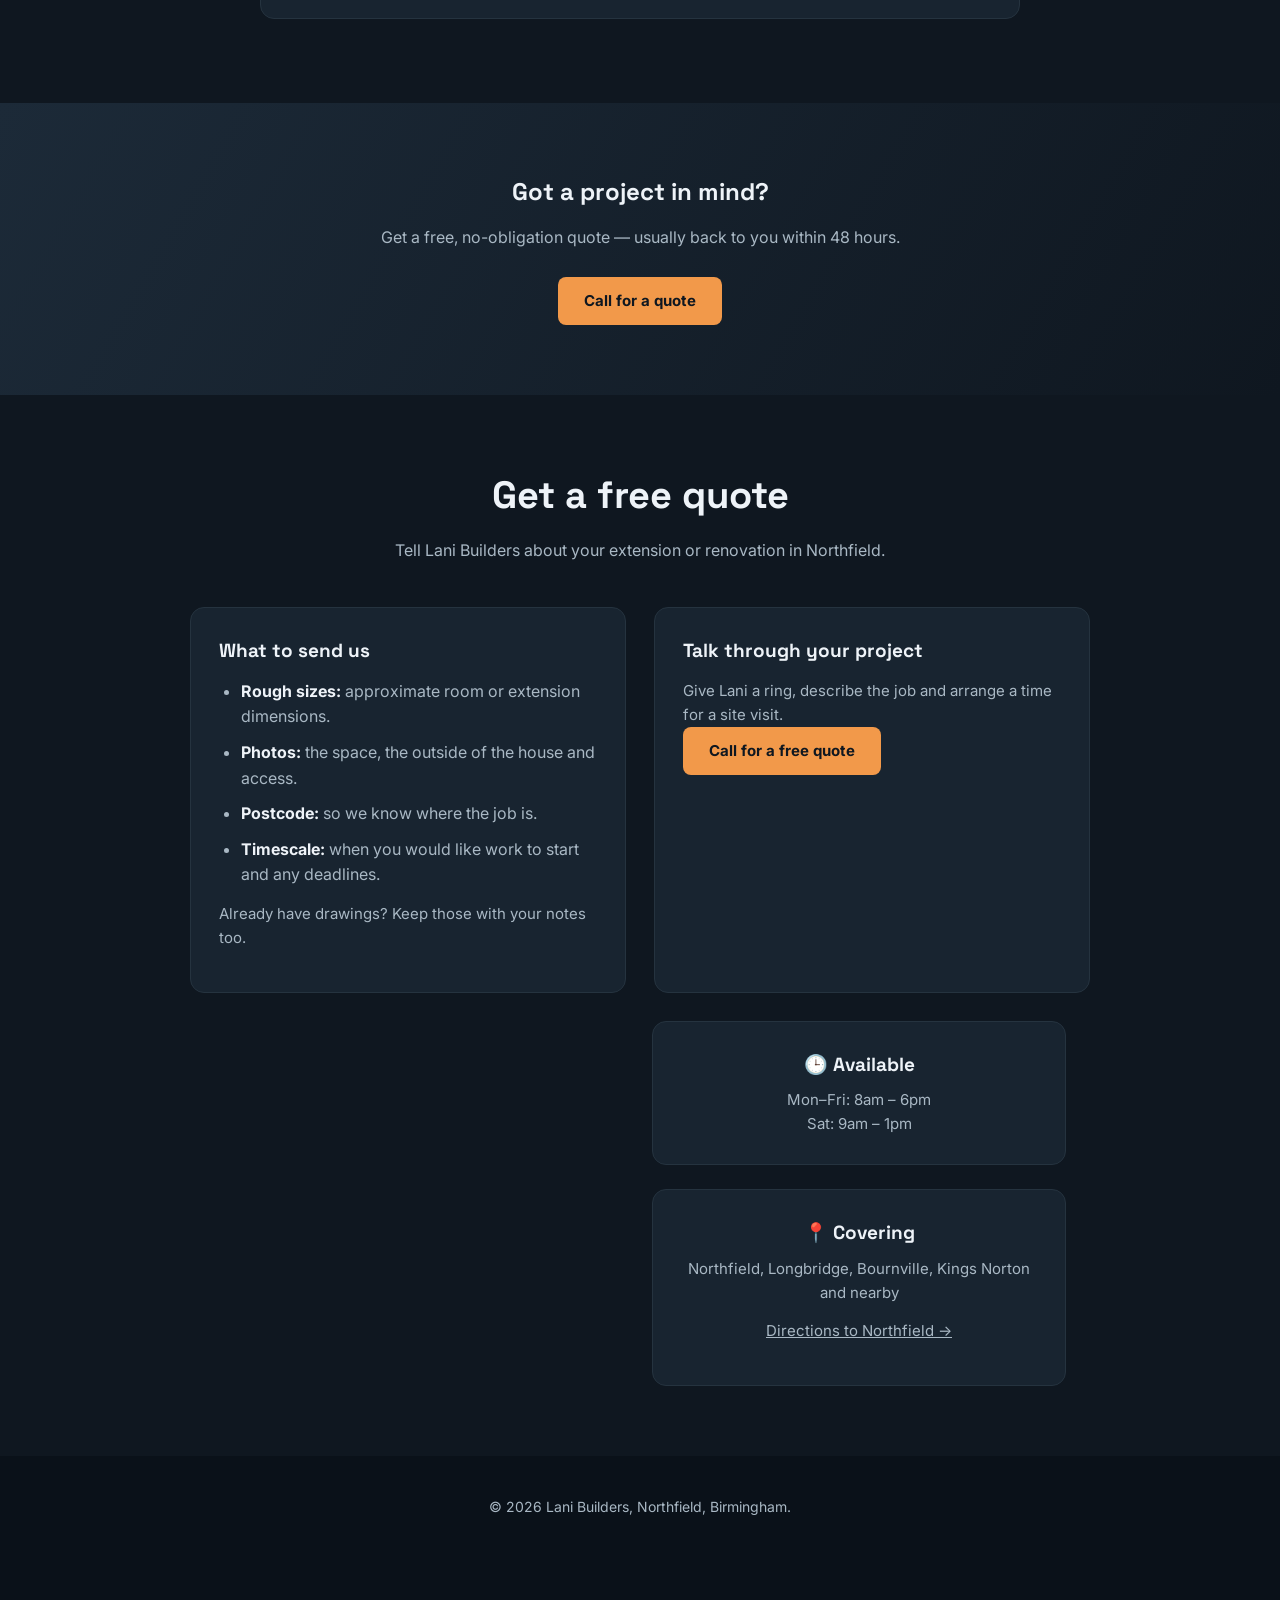
==== commit bb7959fa: "Task C: SEO head, JSON-LD, robots and sitemap Co-Authored-By: Claude Opus 5.5 <noreply@anthropic.com" ====
--- a/index.html
+++ b/index.html
@@ -3,8 +3,62 @@
 <head>
 <meta charset="UTF-8" />
 <meta name="viewport" content="width=device-width, initial-scale=1" />
-<title>Lani Builders | Building &amp; Renovation Specialists, Northfield</title>
-<meta name="description" content="Lani Builders — extensions, renovations and general building work across Northfield and Birmingham. Fully insured, free quotes." />
+<title>Lani Builders | Builders in Northfield, Birmingham</title>
+<meta name="description" content="Lani Builders: local builders in Northfield, Birmingham for extensions, renovations and general building work. Free, no-obligation quotes." />
+<link rel="canonical" href="https://desolatemartial553.github.io/lani-builders/" />
+<meta name="robots" content="index, follow" />
+<meta name="theme-color" content="#0f1720" />
+<link rel="icon" href="data:image/svg+xml,%3Csvg xmlns='http://www.w3.org/2000/svg' viewBox='0 0 64 64'%3E%3Crect width='64' height='64' rx='12' fill='%230f1720'/%3E%3Ctext x='32' y='45' font-family='Arial,sans-serif' font-size='38' font-weight='700' text-anchor='middle' fill='%23f2994a'%3EL%3C/text%3E%3C/svg%3E" />
+<meta property="og:type" content="website" />
+<meta property="og:site_name" content="Lani Builders" />
+<meta property="og:locale" content="en_GB" />
+<meta property="og:title" content="Lani Builders | Builders in Northfield, Birmingham" />
+<meta property="og:description" content="Lani Builders: local builders in Northfield, Birmingham for extensions, renovations and general building work. Free, no-obligation quotes." />
+<meta property="og:url" content="https://desolatemartial553.github.io/lani-builders/" />
+<meta property="og:image" content="https://images.pexels.com/photos/33257996/pexels-photo-33257996.jpeg?auto=compress&amp;cs=tinysrgb&amp;w=1200" />
+<meta property="og:image:alt" content="Modern renovated kitchen" />
+<meta name="twitter:card" content="summary_large_image" />
+<meta name="twitter:title" content="Lani Builders | Builders in Northfield, Birmingham" />
+<meta name="twitter:description" content="Lani Builders: local builders in Northfield, Birmingham for extensions, renovations and general building work. Free, no-obligation quotes." />
+<meta name="twitter:image" content="https://images.pexels.com/photos/33257996/pexels-photo-33257996.jpeg?auto=compress&amp;cs=tinysrgb&amp;w=1200" />
+<script type="application/ld+json">
+{
+  "@context": "https://schema.org",
+  "@type": "GeneralContractor",
+  "name": "Lani Builders",
+  "url": "https://desolatemartial553.github.io/lani-builders/",
+  "image": "https://images.pexels.com/photos/33257996/pexels-photo-33257996.jpeg?auto=compress&cs=tinysrgb&w=1200",
+  "description": "Building and renovation firm in Northfield, Birmingham, offering extensions, renovations and general building work.",
+  "address": {
+    "@type": "PostalAddress",
+    "addressLocality": "Northfield, Birmingham",
+    "addressRegion": "West Midlands",
+    "addressCountry": "GB"
+  },
+  "areaServed": [
+    {
+      "@type": "Place",
+      "name": "Northfield"
+    },
+    {
+      "@type": "Place",
+      "name": "Longbridge"
+    },
+    {
+      "@type": "Place",
+      "name": "Bournville"
+    },
+    {
+      "@type": "Place",
+      "name": "Kings Norton"
+    },
+    {
+      "@type": "Place",
+      "name": "Birmingham"
+    }
+  ]
+}
+</script>
 <link rel="preconnect" href="https://fonts.googleapis.com" />
 <link rel="preconnect" href="https://fonts.gstatic.com" crossorigin />
 <link href="https://fonts.googleapis.com/css2?family=Space+Grotesk:wght@500;600;700&family=Inter:wght@400;500;600;700&display=swap" rel="stylesheet" />
@@ -18,35 +72,29 @@
   h1,h2,h3{font-family:'Space Grotesk',sans-serif;}
   .wrap{max-width:1140px; margin:0 auto; padding:0 24px;}
   a{color:inherit;}
-  html{scroll-padding-top:var(--header-h,72px);}
-  [id]{scroll-margin-top:var(--header-h,72px);}
-  main:focus,section:focus{outline:none;}
-  :focus-visible{outline:3px solid #fff; outline-offset:3px; border-radius:4px;}
-  .skip-link{position:absolute; left:16px; top:-100px; z-index:100; background:#fff; color:#0f1720; font-weight:700; padding:12px 18px; border-radius:8px; text-decoration:none;}
-  .skip-link:focus{top:12px;}
   img{display:block; max-width:100%;}
-  .js .reveal{opacity:0; transform:translateY(28px); transition:opacity .7s ease, transform .7s ease;}
-  .js .reveal.in{opacity:1; transform:none;}
+  .reveal{opacity:0; transform:translateY(28px); transition:opacity .7s ease, transform .7s ease;}
+  .reveal.in{opacity:1; transform:none;}
   .topbar{background:#0a1119; color:#fff; font-size:14px;}
-  .topbar__inner{display:flex; justify-content:space-between; align-items:center; padding:0 24px; flex-wrap:wrap; gap:8px;}
-  .topbar a{color:var(--accent); font-weight:700; text-decoration:none; display:inline-block; padding:10px 0;}
+  .topbar__inner{display:flex; justify-content:space-between; align-items:center; padding:8px 24px; flex-wrap:wrap; gap:8px;}
+  .topbar a{color:var(--accent); font-weight:700; text-decoration:none;}
   header{position:sticky; top:0; background:rgba(15,23,32,.95); backdrop-filter:blur(6px); border-bottom:1px solid var(--line); z-index:30; transition:box-shadow .3s;}
   header.scrolled{box-shadow:0 8px 24px rgba(0,0,0,.4);}
   .header__inner{display:flex; align-items:center; justify-content:space-between; padding:16px 24px; position:relative;}
-  .brand{font-size:23px; font-weight:700; text-decoration:none; display:inline-block; padding:4px 0;}
+  .brand{font-size:23px; font-weight:700; text-decoration:none;}
   .brand span{color:var(--accent);}
   nav ul{list-style:none; display:flex; gap:28px;}
-  nav a{text-decoration:none; font-weight:600; font-size:15px; color:var(--muted); display:inline-block; padding:10px 0;}
-  .burger{display:none; flex-direction:column; justify-content:center; align-items:center; gap:4px; background:none; border:0; cursor:pointer; width:44px; height:44px; padding:0;}
+  nav a{text-decoration:none; font-weight:600; font-size:15px; color:var(--muted);}
+  .burger{display:none; flex-direction:column; gap:4px; background:none; border:0; cursor:pointer; padding:6px;}
   .burger span{width:24px; height:2px; background:#fff;}
   .mobile-menu{display:none; position:absolute; top:100%; left:0; right:0; background:var(--card); border-bottom:1px solid var(--line); flex-direction:column; padding:12px 24px;}
   .mobile-menu.open{display:flex;}
   .mobile-menu a{padding:12px 0; text-decoration:none; font-weight:600; border-bottom:1px solid var(--line); color:var(--ink);}
-  .btn{display:inline-flex; align-items:center; justify-content:center; min-height:44px; padding:12px 26px; border-radius:8px; font-weight:700; text-decoration:none; font-size:15px; border:none; cursor:pointer; transition:transform .2s, background .2s;}
+  .btn{display:inline-block; padding:12px 26px; border-radius:8px; font-weight:700; text-decoration:none; font-size:15px; border:none; cursor:pointer; transition:transform .2s, background .2s;}
   .btn:hover{transform:translateY(-2px);}
   .btn--accent{background:var(--accent); color:#0f1720;}
   .btn--accent:hover{background:#d98337;}
-  .btn--outline{border:2px solid #6b7f90; color:var(--ink);}
+  .btn--outline{border:2px solid var(--line); color:var(--ink);}
   .hero{padding:70px 24px;}
   .hero__grid{display:grid; grid-template-columns:1.05fr 1fr; gap:48px; align-items:center;}
   .hero__tag{display:inline-block; background:#1e2c3a; color:var(--accent2); font-weight:700; font-size:13px; padding:6px 16px; border-radius:999px; margin-bottom:20px; border:1px solid #274054;}
@@ -69,10 +117,11 @@
   .card p{color:var(--muted); font-size:15px;}
   .strip{background:var(--card); border-top:1px solid var(--line); border-bottom:1px solid var(--line);}
   .strip .grid{grid-template-columns:repeat(auto-fit,minmax(160px,1fr)); text-align:center;}
-  .strip .stat{font-size:30px; line-height:1.3; font-weight:700; color:var(--accent); font-family:'Space Grotesk',sans-serif;}
+  .strip h3{font-size:30px; color:var(--accent); font-family:'Space Grotesk',sans-serif;}
   .strip p{color:var(--muted); font-size:14px;}
   .band{display:grid; grid-template-columns:repeat(3,1fr); gap:4px;}
   .band img{width:100%; height:280px; object-fit:cover; transition:transform .4s;}
+  .band a:hover img{transform:scale(1.05);}
   .owner{display:grid; grid-template-columns:220px 1fr; gap:36px; align-items:center; background:var(--bg); border:1px solid var(--line); border-radius:20px; padding:36px; max-width:760px; margin:0 auto;}
   .owner img{border-radius:14px; aspect-ratio:1; object-fit:cover; width:100%;}
   .owner blockquote{font-size:19px; line-height:1.5; margin-bottom:14px;}
@@ -87,24 +136,23 @@
   .avatar{width:32px; height:32px; border-radius:50%; background:var(--accent); color:#0f1720; display:flex; align-items:center; justify-content:center; font-size:13px; font-weight:700;}
   .rating-badge{display:inline-flex; align-items:center; gap:10px; background:var(--bg); border:1px solid var(--line); border-radius:999px; padding:10px 20px; font-weight:700; margin-bottom:20px;}
   .faq{max-width:760px; margin:0 auto;}
-  .faq details{background:var(--card); border:1px solid var(--line); border-radius:14px; margin-bottom:14px;}
-  .faq summary{cursor:pointer; font-weight:700; font-family:'Space Grotesk',sans-serif; list-style:none; min-height:44px; padding:14px 22px;}
-  .faq summary:focus-visible{outline-offset:-3px;}
+  .faq details{background:var(--card); border:1px solid var(--line); border-radius:14px; padding:18px 22px; margin-bottom:14px;}
+  .faq summary{cursor:pointer; font-weight:700; font-family:'Space Grotesk',sans-serif; list-style:none;}
   .faq summary::-webkit-details-marker{display:none;}
   .faq summary::after{content:"+"; float:right; font-size:22px; color:var(--accent);}
   .faq details[open] summary::after{content:"–";}
-  .faq p{padding:0 22px 18px; color:var(--muted); font-size:15px;}
+  .faq p{margin-top:12px; color:var(--muted); font-size:15px;}
   .map-contact{display:grid; grid-template-columns:1fr 1fr; gap:24px; max-width:900px; margin:0 auto;}
   .map-contact iframe{width:100%; height:100%; min-height:260px; border:0; border-radius:16px; filter:invert(90%) hue-rotate(180deg);}
   .cta-band{background:linear-gradient(120deg,#1c2a38,#0f1720); text-align:center;}
   .cta-band h2{margin-bottom:14px;}
   .cta-band p{color:var(--muted); margin-bottom:26px;}
   footer{background:#0a1119; color:var(--muted); padding:40px 24px 90px; text-align:center; font-size:14px;}
-  footer a{color:var(--accent); text-decoration:none; display:inline-block; padding:10px 0;}
+  footer a{color:var(--accent); text-decoration:none;}
   .sticky-cta{position:fixed; bottom:0; left:0; right:0; background:#0a1119; padding:12px 20px; display:none; justify-content:center; gap:12px; z-index:40; box-shadow:0 -8px 24px rgba(0,0,0,.4);}
-  .sticky-cta a{flex:1; text-align:center; max-width:280px; white-space:nowrap;}
+  .sticky-cta a{flex:1; text-align:center; max-width:280px;}
   @media(max-width:820px){
-    nav.main-nav{display:none;} .burger{display:flex;}
+    nav{display:none;} .burger{display:flex;}
     .hero__grid{grid-template-columns:1fr;}
     .hero__media{order:-1; aspect-ratio:16/10;}
     .band{grid-template-columns:1fr; }
@@ -118,9 +166,8 @@
 
   /* Task A: content and quote journey. */
   .hero__note{margin-top:18px; font-size:14px !important;}
-  .trust-strip .stat{font-size:21px; margin-bottom:6px;}
+  .trust-strip h3{font-size:21px; margin-bottom:6px;}
   .hero__note a{color:var(--accent);}
-  .contact-note a{display:inline-block; padding:10px 0;}
   .process-list{list-style:none; display:grid; grid-template-columns:repeat(3,minmax(0,1fr)); gap:24px; counter-reset:job;}
   .process-list li{counter-increment:job; border-top:1px solid var(--line); padding-top:20px;}
   .process-list li::before{content:counter(job, decimal-leading-zero); display:block; color:var(--accent); font-family:'Space Grotesk',sans-serif; font-size:28px; margin-bottom:8px;}
@@ -144,26 +191,10 @@
     .process-list{grid-template-columns:1fr;}
     .sticky-cta{gap:8px; padding:12px;}
     .sticky-cta .btn{padding:12px 10px; font-size:14px;}
-    .topbar__inner,.header__inner{padding-left:16px; padding-right:16px;}
-    .mobile-menu{padding-left:16px; padding-right:16px;}
-    section{padding-left:16px; padding-right:16px;}
-    section .wrap{padding-left:0; padding-right:0;}
-    .hero{padding-left:16px; padding-right:16px;}
-    .owner{padding:24px;}
-  }
-  @media(min-width:821px){
-    .mobile-menu,.mobile-menu.open{display:none;}
-  }
-  @media (prefers-reduced-motion: reduce){
-    html{scroll-behavior:auto;}
-    *,*::before,*::after{animation:none !important; transition:none !important; scroll-behavior:auto !important;}
-    .js .reveal{opacity:1; transform:none;}
-    .btn:hover,.card:hover,.review:hover{transform:none;}
   }
 </style>
 </head>
 <body>
-<a class="skip-link" href="#main">Skip to content</a>
 
 <div class="topbar">
   <div class="wrap topbar__inner">
@@ -177,7 +208,7 @@
 <header id="siteHeader">
   <div class="wrap header__inner">
     <a class="brand" href="#top">Lani <span>Builders</span></a>
-    <nav class="main-nav" aria-label="Main">
+    <nav>
       <ul>
         <li><a href="#services">Services</a></li>
         <li><a href="#projects">Projects</a></li>
@@ -185,8 +216,8 @@
         <li><a href="#contact">Contact</a></li>
       </ul>
     </nav>
-    <button class="burger" id="burgerBtn" type="button" aria-label="Menu" aria-expanded="false" aria-controls="mobileMenu"><span aria-hidden="true"></span><span aria-hidden="true"></span><span aria-hidden="true"></span></button>
-    <div class="mobile-menu" id="mobileMenu" role="navigation" aria-label="Mobile">
+    <button class="burger" id="burgerBtn" aria-label="Menu"><span></span><span></span><span></span></button>
+    <div class="mobile-menu" id="mobileMenu">
       <a href="#services">Services</a>
       <a href="#projects">Projects</a>
       <a href="#reviews">Reviews</a>
@@ -195,7 +226,6 @@
   </div>
 </header>
 
-<main id="main" tabindex="-1">
 <section class="hero" id="top">
   <div class="wrap hero__grid">
     <div>
@@ -238,16 +268,16 @@
 <section class="strip trust-strip" aria-label="Why choose Lani Builders">
   <div class="wrap grid">
     <!-- PLACEHOLDER: add real trade accreditations (e.g. FMB, TrustMark) here if held; free-quote tile used meanwhile -->
-    <div class="reveal"><p class="stat">Free quotes</p><p>No-obligation site visit</p></div>
+    <div class="reveal"><h3>Free quotes</h3><p>No-obligation site visit</p></div>
     <!-- /PLACEHOLDER -->
     <!-- PLACEHOLDER: confirm insurance cover and evidence -->
-    <div class="reveal"><p class="stat">Fully insured</p><p>Public liability cover</p></div>
+    <div class="reveal"><h3>Fully insured</h3><p>Public liability cover</p></div>
     <!-- /PLACEHOLDER -->
     <!-- PLACEHOLDER: confirm workmanship guarantee terms and duration -->
-    <div class="reveal"><p class="stat">Guaranteed</p><p>Workmanship guarantee</p></div>
+    <div class="reveal"><h3>Guaranteed</h3><p>Workmanship guarantee</p></div>
     <!-- /PLACEHOLDER -->
     <!-- PLACEHOLDER: confirm years in business -->
-    <div class="reveal"><p class="stat">12+</p><p>Years in business</p></div>
+    <div class="reveal"><h3>12+</h3><p>Years in business</p></div>
     <!-- /PLACEHOLDER -->
   </div>
 </section>
@@ -384,7 +414,6 @@
     </div>
   </div>
 </section>
-</main>
 
 <footer>
   <p>&copy; 2026 Lani Builders, Northfield, Birmingham.</p>
@@ -398,61 +427,35 @@
 </div>
 
 <script>
-  document.documentElement.classList.add('js');
-  const reduceMotion = window.matchMedia('(prefers-reduced-motion: reduce)');
-  const desktopMQ = window.matchMedia('(min-width: 821px)');
-
   const burger = document.getElementById('burgerBtn');
   const menu = document.getElementById('mobileMenu');
+  burger.addEventListener('click', () => menu.classList.toggle('open'));
+
   const header = document.getElementById('siteHeader');
-
-  function setMenu(open, returnFocus){
-    menu.classList.toggle('open', open);
-    burger.setAttribute('aria-expanded', String(open));
-    if(!open && returnFocus) burger.focus();
-  }
-  burger.addEventListener('click', () => setMenu(!menu.classList.contains('open')));
-  document.addEventListener('keydown', (e) => {
-    if(e.key === 'Escape' && menu.classList.contains('open')) setMenu(false, true);
-  });
-  desktopMQ.addEventListener('change', (e) => { if(e.matches) setMenu(false); });
-
-  function syncHeaderHeight(){
-    document.documentElement.style.setProperty('--header-h', header.offsetHeight + 'px');
-  }
-  syncHeaderHeight();
-  window.addEventListener('resize', syncHeaderHeight);
-  window.addEventListener('load', syncHeaderHeight);
   window.addEventListener('scroll', () => header.classList.toggle('scrolled', window.scrollY > 10));
 
   function smoothScrollTo(id){
     const target = document.getElementById(id);
     if(!target) return;
-    const top = target.getBoundingClientRect().top + window.scrollY - header.offsetHeight - 12;
-    window.scrollTo({ top: Math.max(top, 0), behavior: reduceMotion.matches ? 'auto' : 'smooth' });
-    if(!target.hasAttribute('tabindex')) target.setAttribute('tabindex', '-1');
-    target.focus({ preventScroll: true });
+    const headerH = header.offsetHeight;
+    const top = target.getBoundingClientRect().top + window.scrollY - headerH - 12;
+    window.scrollTo({ top: Math.max(top, 0), behavior: 'smooth' });
   }
   document.querySelectorAll('a[href^="#"]').forEach(link => {
     const id = link.getAttribute('href').slice(1);
     if(!document.getElementById(id)) return;
     link.addEventListener('click', (e) => {
       e.preventDefault();
-      setMenu(false);
+      menu.classList.remove('open');
       smoothScrollTo(id);
       history.replaceState(null, '', '#' + id);
     });
   });
 
-  const revealEls = document.querySelectorAll('.reveal');
-  if('IntersectionObserver' in window){
-    const io = new IntersectionObserver((entries) => {
-      entries.forEach(e => { if(e.isIntersecting){ e.target.classList.add('in'); io.unobserve(e.target); } });
-    }, { threshold: 0.15 });
-    revealEls.forEach(el => io.observe(el));
-  } else {
-    revealEls.forEach(el => el.classList.add('in'));
-  }
+  const io = new IntersectionObserver((entries) => {
+    entries.forEach(e => { if(e.isIntersecting){ e.target.classList.add('in'); io.unobserve(e.target); } });
+  }, { threshold: 0.15 });
+  document.querySelectorAll('.reveal').forEach(el => io.observe(el));
 </script>
 
 </body>
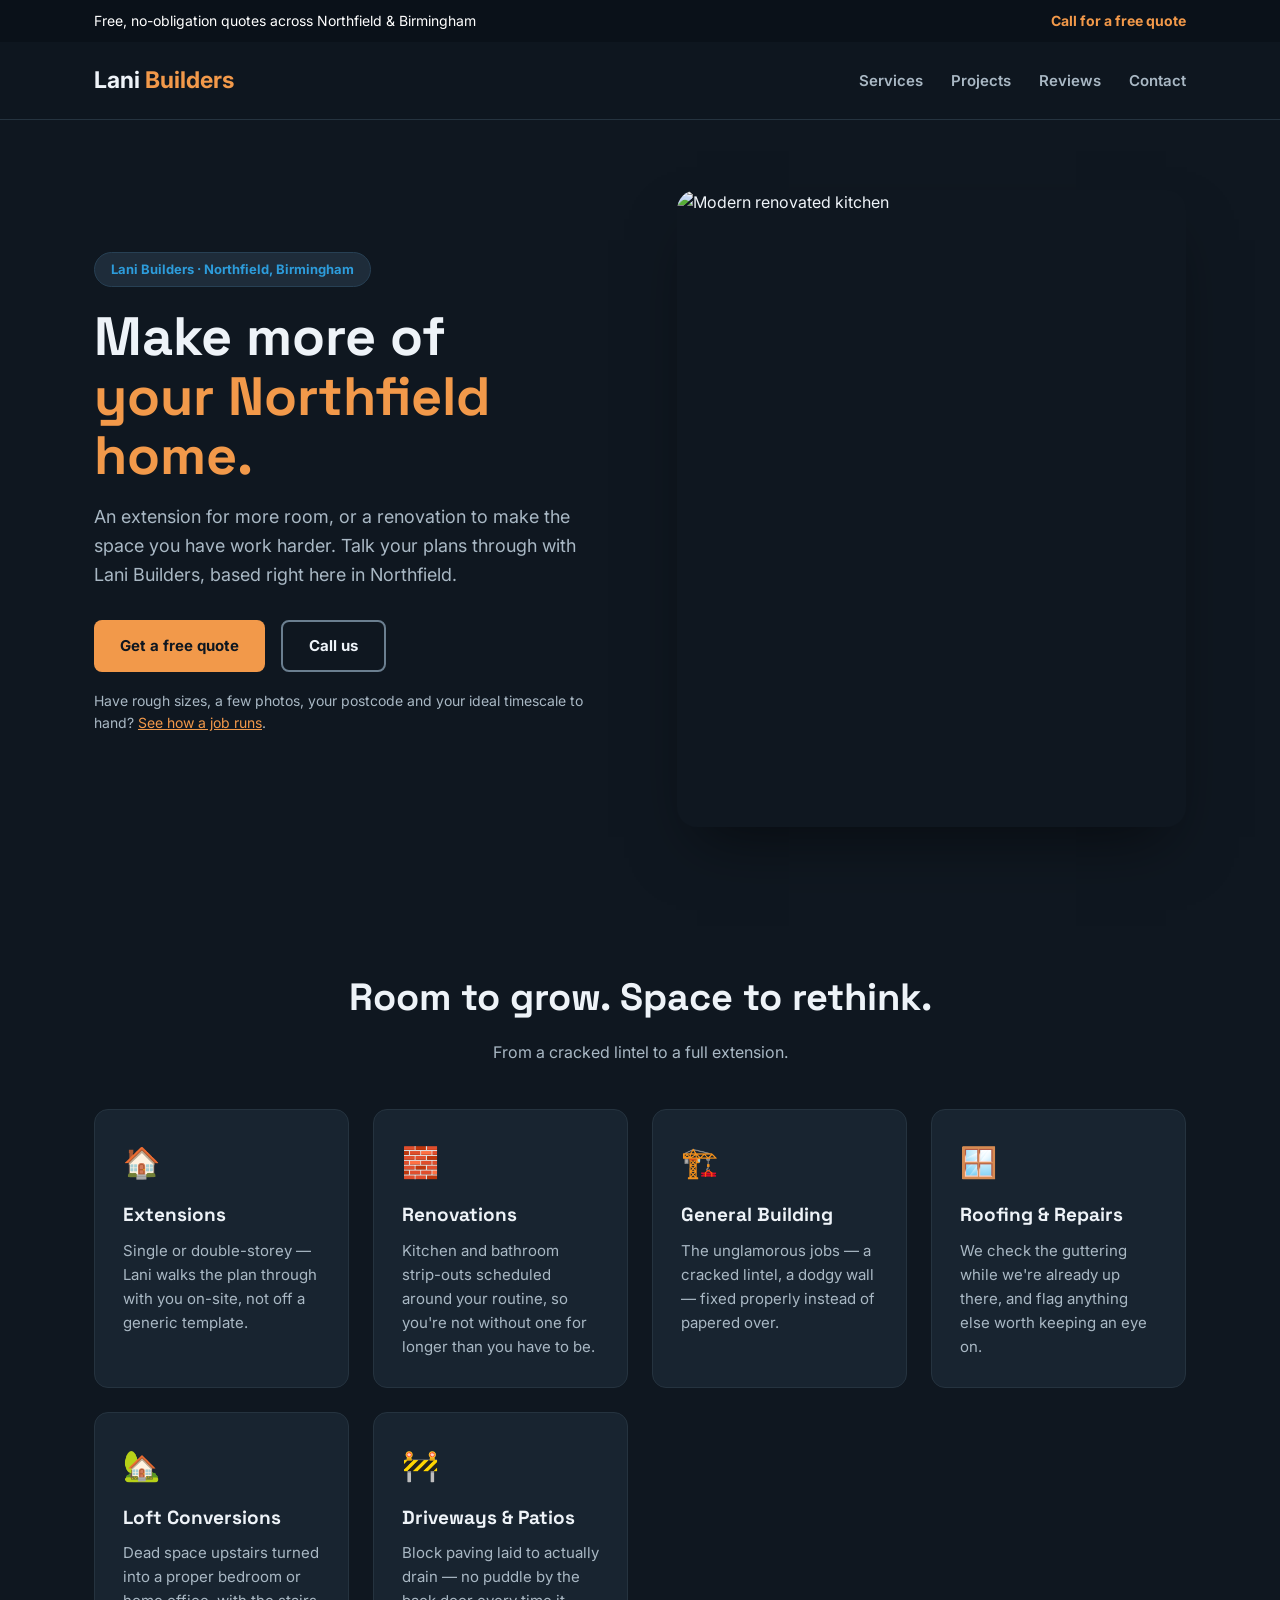
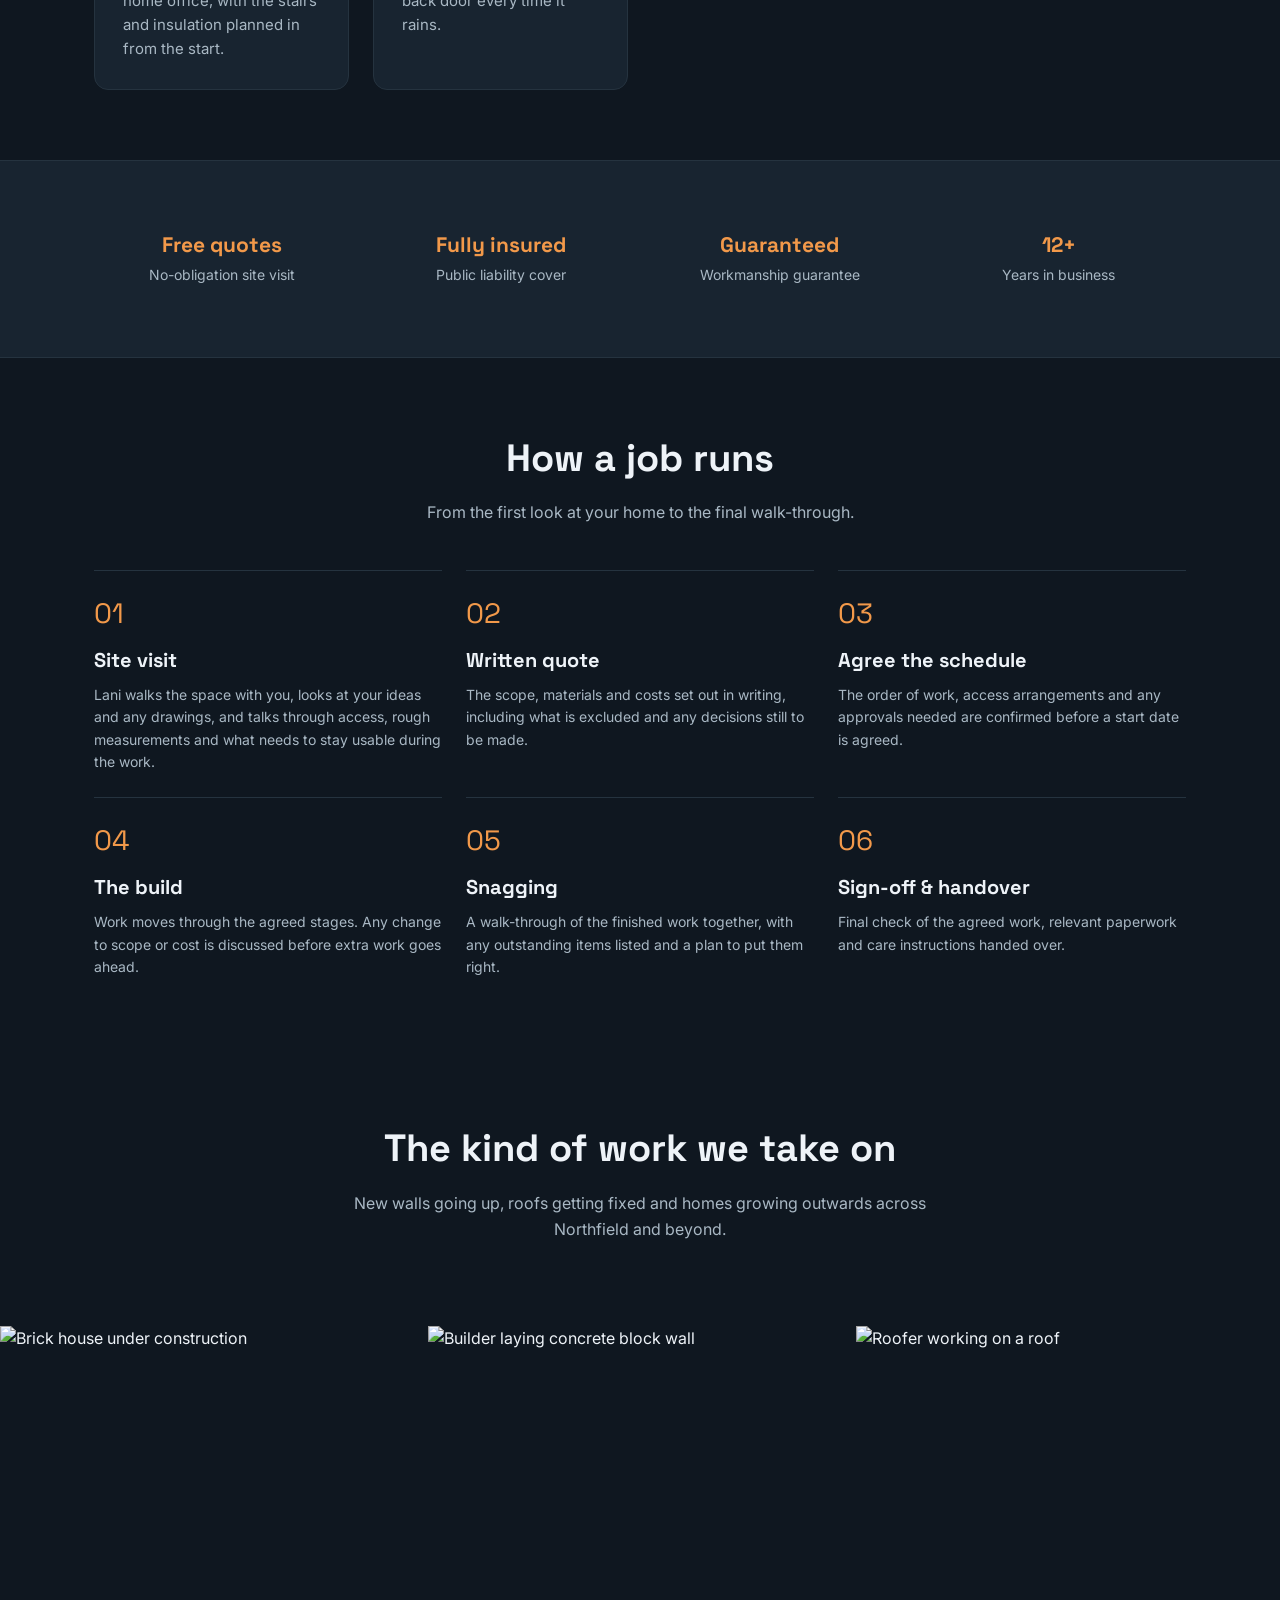
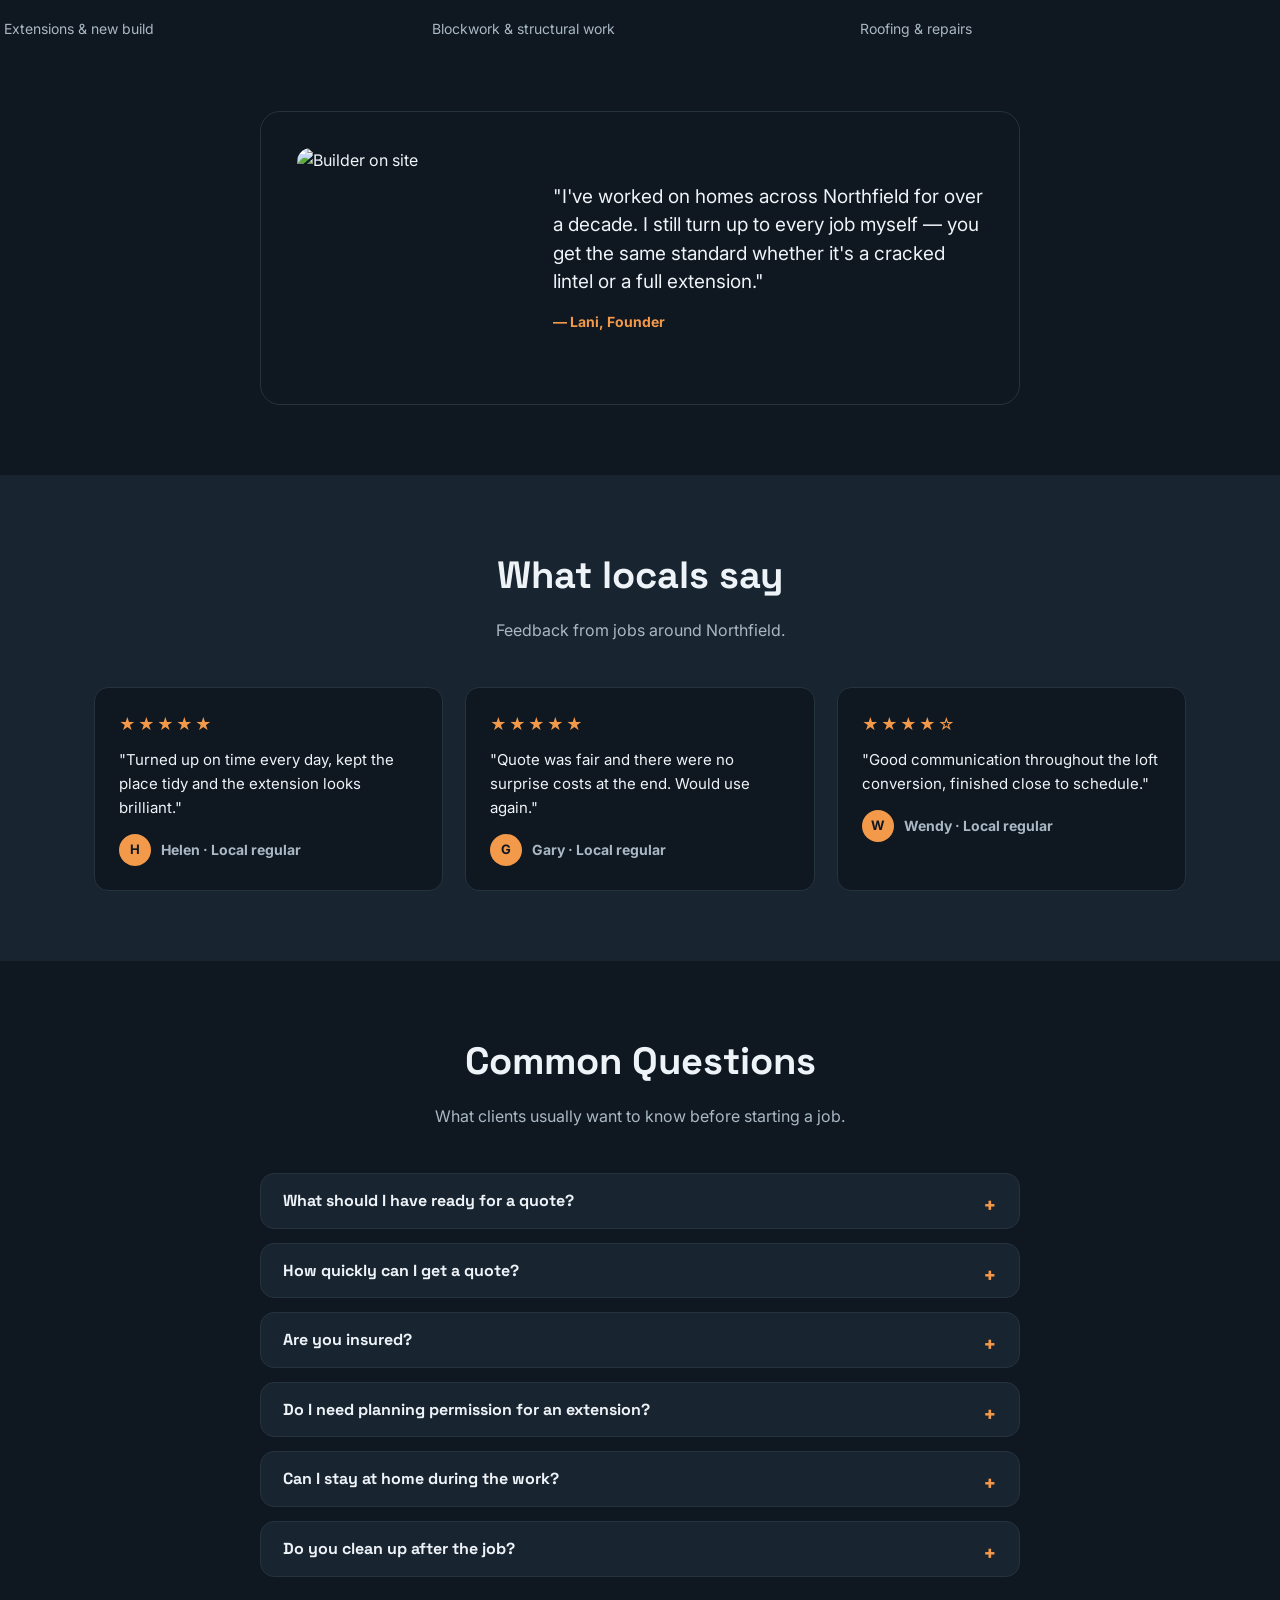
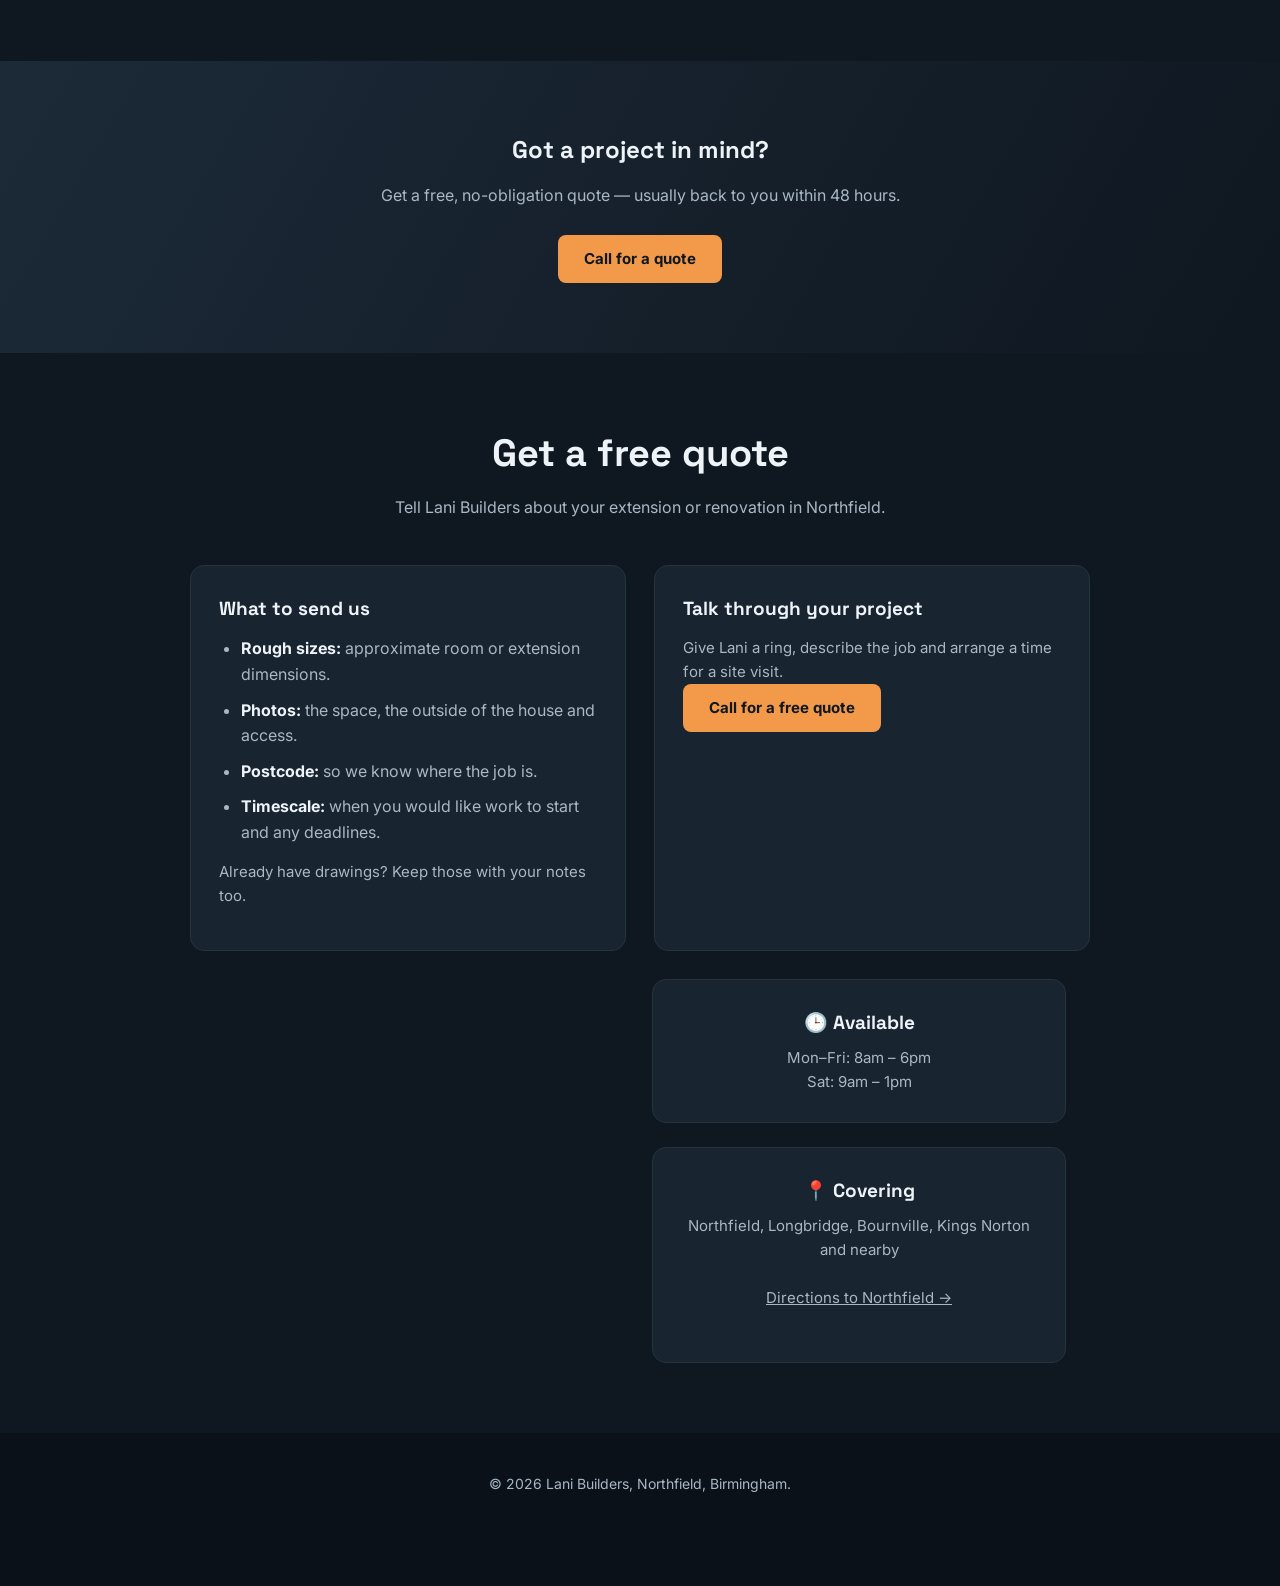
==== commit 3e243233: "Task D: accessibility, focus, reduced motion, menu ARIA Co-Authored-By: Claude Opus 5.5 <noreply@ant" ====
--- a/index.html
+++ b/index.html
@@ -3,62 +3,8 @@
 <head>
 <meta charset="UTF-8" />
 <meta name="viewport" content="width=device-width, initial-scale=1" />
-<title>Lani Builders | Builders in Northfield, Birmingham</title>
-<meta name="description" content="Lani Builders: local builders in Northfield, Birmingham for extensions, renovations and general building work. Free, no-obligation quotes." />
-<link rel="canonical" href="https://desolatemartial553.github.io/lani-builders/" />
-<meta name="robots" content="index, follow" />
-<meta name="theme-color" content="#0f1720" />
-<link rel="icon" href="data:image/svg+xml,%3Csvg xmlns='http://www.w3.org/2000/svg' viewBox='0 0 64 64'%3E%3Crect width='64' height='64' rx='12' fill='%230f1720'/%3E%3Ctext x='32' y='45' font-family='Arial,sans-serif' font-size='38' font-weight='700' text-anchor='middle' fill='%23f2994a'%3EL%3C/text%3E%3C/svg%3E" />
-<meta property="og:type" content="website" />
-<meta property="og:site_name" content="Lani Builders" />
-<meta property="og:locale" content="en_GB" />
-<meta property="og:title" content="Lani Builders | Builders in Northfield, Birmingham" />
-<meta property="og:description" content="Lani Builders: local builders in Northfield, Birmingham for extensions, renovations and general building work. Free, no-obligation quotes." />
-<meta property="og:url" content="https://desolatemartial553.github.io/lani-builders/" />
-<meta property="og:image" content="https://images.pexels.com/photos/33257996/pexels-photo-33257996.jpeg?auto=compress&amp;cs=tinysrgb&amp;w=1200" />
-<meta property="og:image:alt" content="Modern renovated kitchen" />
-<meta name="twitter:card" content="summary_large_image" />
-<meta name="twitter:title" content="Lani Builders | Builders in Northfield, Birmingham" />
-<meta name="twitter:description" content="Lani Builders: local builders in Northfield, Birmingham for extensions, renovations and general building work. Free, no-obligation quotes." />
-<meta name="twitter:image" content="https://images.pexels.com/photos/33257996/pexels-photo-33257996.jpeg?auto=compress&amp;cs=tinysrgb&amp;w=1200" />
-<script type="application/ld+json">
-{
-  "@context": "https://schema.org",
-  "@type": "GeneralContractor",
-  "name": "Lani Builders",
-  "url": "https://desolatemartial553.github.io/lani-builders/",
-  "image": "https://images.pexels.com/photos/33257996/pexels-photo-33257996.jpeg?auto=compress&cs=tinysrgb&w=1200",
-  "description": "Building and renovation firm in Northfield, Birmingham, offering extensions, renovations and general building work.",
-  "address": {
-    "@type": "PostalAddress",
-    "addressLocality": "Northfield, Birmingham",
-    "addressRegion": "West Midlands",
-    "addressCountry": "GB"
-  },
-  "areaServed": [
-    {
-      "@type": "Place",
-      "name": "Northfield"
-    },
-    {
-      "@type": "Place",
-      "name": "Longbridge"
-    },
-    {
-      "@type": "Place",
-      "name": "Bournville"
-    },
-    {
-      "@type": "Place",
-      "name": "Kings Norton"
-    },
-    {
-      "@type": "Place",
-      "name": "Birmingham"
-    }
-  ]
-}
-</script>
+<title>Lani Builders | Building &amp; Renovation Specialists, Northfield</title>
+<meta name="description" content="Lani Builders — extensions, renovations and general building work across Northfield and Birmingham. Fully insured, free quotes." />
 <link rel="preconnect" href="https://fonts.googleapis.com" />
 <link rel="preconnect" href="https://fonts.gstatic.com" crossorigin />
 <link href="https://fonts.googleapis.com/css2?family=Space+Grotesk:wght@500;600;700&family=Inter:wght@400;500;600;700&display=swap" rel="stylesheet" />
@@ -72,29 +18,35 @@
   h1,h2,h3{font-family:'Space Grotesk',sans-serif;}
   .wrap{max-width:1140px; margin:0 auto; padding:0 24px;}
   a{color:inherit;}
+  html{scroll-padding-top:var(--header-h,72px);}
+  [id]{scroll-margin-top:var(--header-h,72px);}
+  main:focus,section:focus{outline:none;}
+  :focus-visible{outline:3px solid #fff; outline-offset:3px; border-radius:4px;}
+  .skip-link{position:absolute; left:16px; top:-100px; z-index:100; background:#fff; color:#0f1720; font-weight:700; padding:12px 18px; border-radius:8px; text-decoration:none;}
+  .skip-link:focus{top:12px;}
   img{display:block; max-width:100%;}
-  .reveal{opacity:0; transform:translateY(28px); transition:opacity .7s ease, transform .7s ease;}
-  .reveal.in{opacity:1; transform:none;}
+  .js .reveal{opacity:0; transform:translateY(28px); transition:opacity .7s ease, transform .7s ease;}
+  .js .reveal.in{opacity:1; transform:none;}
   .topbar{background:#0a1119; color:#fff; font-size:14px;}
-  .topbar__inner{display:flex; justify-content:space-between; align-items:center; padding:8px 24px; flex-wrap:wrap; gap:8px;}
-  .topbar a{color:var(--accent); font-weight:700; text-decoration:none;}
+  .topbar__inner{display:flex; justify-content:space-between; align-items:center; padding:0 24px; flex-wrap:wrap; gap:8px;}
+  .topbar a{color:var(--accent); font-weight:700; text-decoration:none; display:inline-block; padding:10px 0;}
   header{position:sticky; top:0; background:rgba(15,23,32,.95); backdrop-filter:blur(6px); border-bottom:1px solid var(--line); z-index:30; transition:box-shadow .3s;}
   header.scrolled{box-shadow:0 8px 24px rgba(0,0,0,.4);}
   .header__inner{display:flex; align-items:center; justify-content:space-between; padding:16px 24px; position:relative;}
-  .brand{font-size:23px; font-weight:700; text-decoration:none;}
+  .brand{font-size:23px; font-weight:700; text-decoration:none; display:inline-block; padding:4px 0;}
   .brand span{color:var(--accent);}
   nav ul{list-style:none; display:flex; gap:28px;}
-  nav a{text-decoration:none; font-weight:600; font-size:15px; color:var(--muted);}
-  .burger{display:none; flex-direction:column; gap:4px; background:none; border:0; cursor:pointer; padding:6px;}
+  nav a{text-decoration:none; font-weight:600; font-size:15px; color:var(--muted); display:inline-block; padding:10px 0;}
+  .burger{display:none; flex-direction:column; justify-content:center; align-items:center; gap:4px; background:none; border:0; cursor:pointer; width:44px; height:44px; padding:0;}
   .burger span{width:24px; height:2px; background:#fff;}
   .mobile-menu{display:none; position:absolute; top:100%; left:0; right:0; background:var(--card); border-bottom:1px solid var(--line); flex-direction:column; padding:12px 24px;}
   .mobile-menu.open{display:flex;}
   .mobile-menu a{padding:12px 0; text-decoration:none; font-weight:600; border-bottom:1px solid var(--line); color:var(--ink);}
-  .btn{display:inline-block; padding:12px 26px; border-radius:8px; font-weight:700; text-decoration:none; font-size:15px; border:none; cursor:pointer; transition:transform .2s, background .2s;}
+  .btn{display:inline-flex; align-items:center; justify-content:center; min-height:44px; padding:12px 26px; border-radius:8px; font-weight:700; text-decoration:none; font-size:15px; border:none; cursor:pointer; transition:transform .2s, background .2s;}
   .btn:hover{transform:translateY(-2px);}
   .btn--accent{background:var(--accent); color:#0f1720;}
   .btn--accent:hover{background:#d98337;}
-  .btn--outline{border:2px solid var(--line); color:var(--ink);}
+  .btn--outline{border:2px solid #6b7f90; color:var(--ink);}
   .hero{padding:70px 24px;}
   .hero__grid{display:grid; grid-template-columns:1.05fr 1fr; gap:48px; align-items:center;}
   .hero__tag{display:inline-block; background:#1e2c3a; color:var(--accent2); font-weight:700; font-size:13px; padding:6px 16px; border-radius:999px; margin-bottom:20px; border:1px solid #274054;}
@@ -117,11 +69,10 @@
   .card p{color:var(--muted); font-size:15px;}
   .strip{background:var(--card); border-top:1px solid var(--line); border-bottom:1px solid var(--line);}
   .strip .grid{grid-template-columns:repeat(auto-fit,minmax(160px,1fr)); text-align:center;}
-  .strip h3{font-size:30px; color:var(--accent); font-family:'Space Grotesk',sans-serif;}
+  .strip .stat{font-size:30px; line-height:1.3; font-weight:700; color:var(--accent); font-family:'Space Grotesk',sans-serif;}
   .strip p{color:var(--muted); font-size:14px;}
   .band{display:grid; grid-template-columns:repeat(3,1fr); gap:4px;}
   .band img{width:100%; height:280px; object-fit:cover; transition:transform .4s;}
-  .band a:hover img{transform:scale(1.05);}
   .owner{display:grid; grid-template-columns:220px 1fr; gap:36px; align-items:center; background:var(--bg); border:1px solid var(--line); border-radius:20px; padding:36px; max-width:760px; margin:0 auto;}
   .owner img{border-radius:14px; aspect-ratio:1; object-fit:cover; width:100%;}
   .owner blockquote{font-size:19px; line-height:1.5; margin-bottom:14px;}
@@ -136,23 +87,24 @@
   .avatar{width:32px; height:32px; border-radius:50%; background:var(--accent); color:#0f1720; display:flex; align-items:center; justify-content:center; font-size:13px; font-weight:700;}
   .rating-badge{display:inline-flex; align-items:center; gap:10px; background:var(--bg); border:1px solid var(--line); border-radius:999px; padding:10px 20px; font-weight:700; margin-bottom:20px;}
   .faq{max-width:760px; margin:0 auto;}
-  .faq details{background:var(--card); border:1px solid var(--line); border-radius:14px; padding:18px 22px; margin-bottom:14px;}
-  .faq summary{cursor:pointer; font-weight:700; font-family:'Space Grotesk',sans-serif; list-style:none;}
+  .faq details{background:var(--card); border:1px solid var(--line); border-radius:14px; margin-bottom:14px;}
+  .faq summary{cursor:pointer; font-weight:700; font-family:'Space Grotesk',sans-serif; list-style:none; min-height:44px; padding:14px 22px;}
+  .faq summary:focus-visible{outline-offset:-3px;}
   .faq summary::-webkit-details-marker{display:none;}
   .faq summary::after{content:"+"; float:right; font-size:22px; color:var(--accent);}
   .faq details[open] summary::after{content:"–";}
-  .faq p{margin-top:12px; color:var(--muted); font-size:15px;}
+  .faq p{padding:0 22px 18px; color:var(--muted); font-size:15px;}
   .map-contact{display:grid; grid-template-columns:1fr 1fr; gap:24px; max-width:900px; margin:0 auto;}
   .map-contact iframe{width:100%; height:100%; min-height:260px; border:0; border-radius:16px; filter:invert(90%) hue-rotate(180deg);}
   .cta-band{background:linear-gradient(120deg,#1c2a38,#0f1720); text-align:center;}
   .cta-band h2{margin-bottom:14px;}
   .cta-band p{color:var(--muted); margin-bottom:26px;}
   footer{background:#0a1119; color:var(--muted); padding:40px 24px 90px; text-align:center; font-size:14px;}
-  footer a{color:var(--accent); text-decoration:none;}
+  footer a{color:var(--accent); text-decoration:none; display:inline-block; padding:10px 0;}
   .sticky-cta{position:fixed; bottom:0; left:0; right:0; background:#0a1119; padding:12px 20px; display:none; justify-content:center; gap:12px; z-index:40; box-shadow:0 -8px 24px rgba(0,0,0,.4);}
-  .sticky-cta a{flex:1; text-align:center; max-width:280px;}
+  .sticky-cta a{flex:1; text-align:center; max-width:280px; white-space:nowrap;}
   @media(max-width:820px){
-    nav{display:none;} .burger{display:flex;}
+    nav.main-nav{display:none;} .burger{display:flex;}
     .hero__grid{grid-template-columns:1fr;}
     .hero__media{order:-1; aspect-ratio:16/10;}
     .band{grid-template-columns:1fr; }
@@ -166,8 +118,9 @@
 
   /* Task A: content and quote journey. */
   .hero__note{margin-top:18px; font-size:14px !important;}
-  .trust-strip h3{font-size:21px; margin-bottom:6px;}
+  .trust-strip .stat{font-size:21px; margin-bottom:6px;}
   .hero__note a{color:var(--accent);}
+  .contact-note a{display:inline-block; padding:10px 0;}
   .process-list{list-style:none; display:grid; grid-template-columns:repeat(3,minmax(0,1fr)); gap:24px; counter-reset:job;}
   .process-list li{counter-increment:job; border-top:1px solid var(--line); padding-top:20px;}
   .process-list li::before{content:counter(job, decimal-leading-zero); display:block; color:var(--accent); font-family:'Space Grotesk',sans-serif; font-size:28px; margin-bottom:8px;}
@@ -191,10 +144,26 @@
     .process-list{grid-template-columns:1fr;}
     .sticky-cta{gap:8px; padding:12px;}
     .sticky-cta .btn{padding:12px 10px; font-size:14px;}
+    .topbar__inner,.header__inner{padding-left:16px; padding-right:16px;}
+    .mobile-menu{padding-left:16px; padding-right:16px;}
+    section{padding-left:16px; padding-right:16px;}
+    section .wrap{padding-left:0; padding-right:0;}
+    .hero{padding-left:16px; padding-right:16px;}
+    .owner{padding:24px;}
+  }
+  @media(min-width:821px){
+    .mobile-menu,.mobile-menu.open{display:none;}
+  }
+  @media (prefers-reduced-motion: reduce){
+    html{scroll-behavior:auto;}
+    *,*::before,*::after{animation:none !important; transition:none !important; scroll-behavior:auto !important;}
+    .js .reveal{opacity:1; transform:none;}
+    .btn:hover,.card:hover,.review:hover{transform:none;}
   }
 </style>
 </head>
 <body>
+<a class="skip-link" href="#main">Skip to content</a>
 
 <div class="topbar">
   <div class="wrap topbar__inner">
@@ -208,7 +177,7 @@
 <header id="siteHeader">
   <div class="wrap header__inner">
     <a class="brand" href="#top">Lani <span>Builders</span></a>
-    <nav>
+    <nav class="main-nav" aria-label="Main">
       <ul>
         <li><a href="#services">Services</a></li>
         <li><a href="#projects">Projects</a></li>
@@ -216,8 +185,8 @@
         <li><a href="#contact">Contact</a></li>
       </ul>
     </nav>
-    <button class="burger" id="burgerBtn" aria-label="Menu"><span></span><span></span><span></span></button>
-    <div class="mobile-menu" id="mobileMenu">
+    <button class="burger" id="burgerBtn" type="button" aria-label="Menu" aria-expanded="false" aria-controls="mobileMenu"><span aria-hidden="true"></span><span aria-hidden="true"></span><span aria-hidden="true"></span></button>
+    <div class="mobile-menu" id="mobileMenu" role="navigation" aria-label="Mobile">
       <a href="#services">Services</a>
       <a href="#projects">Projects</a>
       <a href="#reviews">Reviews</a>
@@ -226,6 +195,7 @@
   </div>
 </header>
 
+<main id="main" tabindex="-1">
 <section class="hero" id="top">
   <div class="wrap hero__grid">
     <div>
@@ -268,16 +238,16 @@
 <section class="strip trust-strip" aria-label="Why choose Lani Builders">
   <div class="wrap grid">
     <!-- PLACEHOLDER: add real trade accreditations (e.g. FMB, TrustMark) here if held; free-quote tile used meanwhile -->
-    <div class="reveal"><h3>Free quotes</h3><p>No-obligation site visit</p></div>
+    <div class="reveal"><p class="stat">Free quotes</p><p>No-obligation site visit</p></div>
     <!-- /PLACEHOLDER -->
     <!-- PLACEHOLDER: confirm insurance cover and evidence -->
-    <div class="reveal"><h3>Fully insured</h3><p>Public liability cover</p></div>
+    <div class="reveal"><p class="stat">Fully insured</p><p>Public liability cover</p></div>
     <!-- /PLACEHOLDER -->
     <!-- PLACEHOLDER: confirm workmanship guarantee terms and duration -->
-    <div class="reveal"><h3>Guaranteed</h3><p>Workmanship guarantee</p></div>
+    <div class="reveal"><p class="stat">Guaranteed</p><p>Workmanship guarantee</p></div>
     <!-- /PLACEHOLDER -->
     <!-- PLACEHOLDER: confirm years in business -->
-    <div class="reveal"><h3>12+</h3><p>Years in business</p></div>
+    <div class="reveal"><p class="stat">12+</p><p>Years in business</p></div>
     <!-- /PLACEHOLDER -->
   </div>
 </section>
@@ -414,6 +384,7 @@
     </div>
   </div>
 </section>
+</main>
 
 <footer>
   <p>&copy; 2026 Lani Builders, Northfield, Birmingham.</p>
@@ -427,35 +398,61 @@
 </div>
 
 <script>
+  document.documentElement.classList.add('js');
+  const reduceMotion = window.matchMedia('(prefers-reduced-motion: reduce)');
+  const desktopMQ = window.matchMedia('(min-width: 821px)');
+
   const burger = document.getElementById('burgerBtn');
   const menu = document.getElementById('mobileMenu');
-  burger.addEventListener('click', () => menu.classList.toggle('open'));
-
   const header = document.getElementById('siteHeader');
+
+  function setMenu(open, returnFocus){
+    menu.classList.toggle('open', open);
+    burger.setAttribute('aria-expanded', String(open));
+    if(!open && returnFocus) burger.focus();
+  }
+  burger.addEventListener('click', () => setMenu(!menu.classList.contains('open')));
+  document.addEventListener('keydown', (e) => {
+    if(e.key === 'Escape' && menu.classList.contains('open')) setMenu(false, true);
+  });
+  desktopMQ.addEventListener('change', (e) => { if(e.matches) setMenu(false); });
+
+  function syncHeaderHeight(){
+    document.documentElement.style.setProperty('--header-h', header.offsetHeight + 'px');
+  }
+  syncHeaderHeight();
+  window.addEventListener('resize', syncHeaderHeight);
+  window.addEventListener('load', syncHeaderHeight);
   window.addEventListener('scroll', () => header.classList.toggle('scrolled', window.scrollY > 10));
 
   function smoothScrollTo(id){
     const target = document.getElementById(id);
     if(!target) return;
-    const headerH = header.offsetHeight;
-    const top = target.getBoundingClientRect().top + window.scrollY - headerH - 12;
-    window.scrollTo({ top: Math.max(top, 0), behavior: 'smooth' });
+    const top = target.getBoundingClientRect().top + window.scrollY - header.offsetHeight - 12;
+    window.scrollTo({ top: Math.max(top, 0), behavior: reduceMotion.matches ? 'auto' : 'smooth' });
+    if(!target.hasAttribute('tabindex')) target.setAttribute('tabindex', '-1');
+    target.focus({ preventScroll: true });
   }
   document.querySelectorAll('a[href^="#"]').forEach(link => {
     const id = link.getAttribute('href').slice(1);
     if(!document.getElementById(id)) return;
     link.addEventListener('click', (e) => {
       e.preventDefault();
-      menu.classList.remove('open');
+      setMenu(false);
       smoothScrollTo(id);
       history.replaceState(null, '', '#' + id);
     });
   });
 
-  const io = new IntersectionObserver((entries) => {
-    entries.forEach(e => { if(e.isIntersecting){ e.target.classList.add('in'); io.unobserve(e.target); } });
-  }, { threshold: 0.15 });
-  document.querySelectorAll('.reveal').forEach(el => io.observe(el));
+  const revealEls = document.querySelectorAll('.reveal');
+  if('IntersectionObserver' in window){
+    const io = new IntersectionObserver((entries) => {
+      entries.forEach(e => { if(e.isIntersecting){ e.target.classList.add('in'); io.unobserve(e.target); } });
+    }, { threshold: 0.15 });
+    revealEls.forEach(el => io.observe(el));
+  } else {
+    revealEls.forEach(el => el.classList.add('in'));
+  }
 </script>
 
 </body>
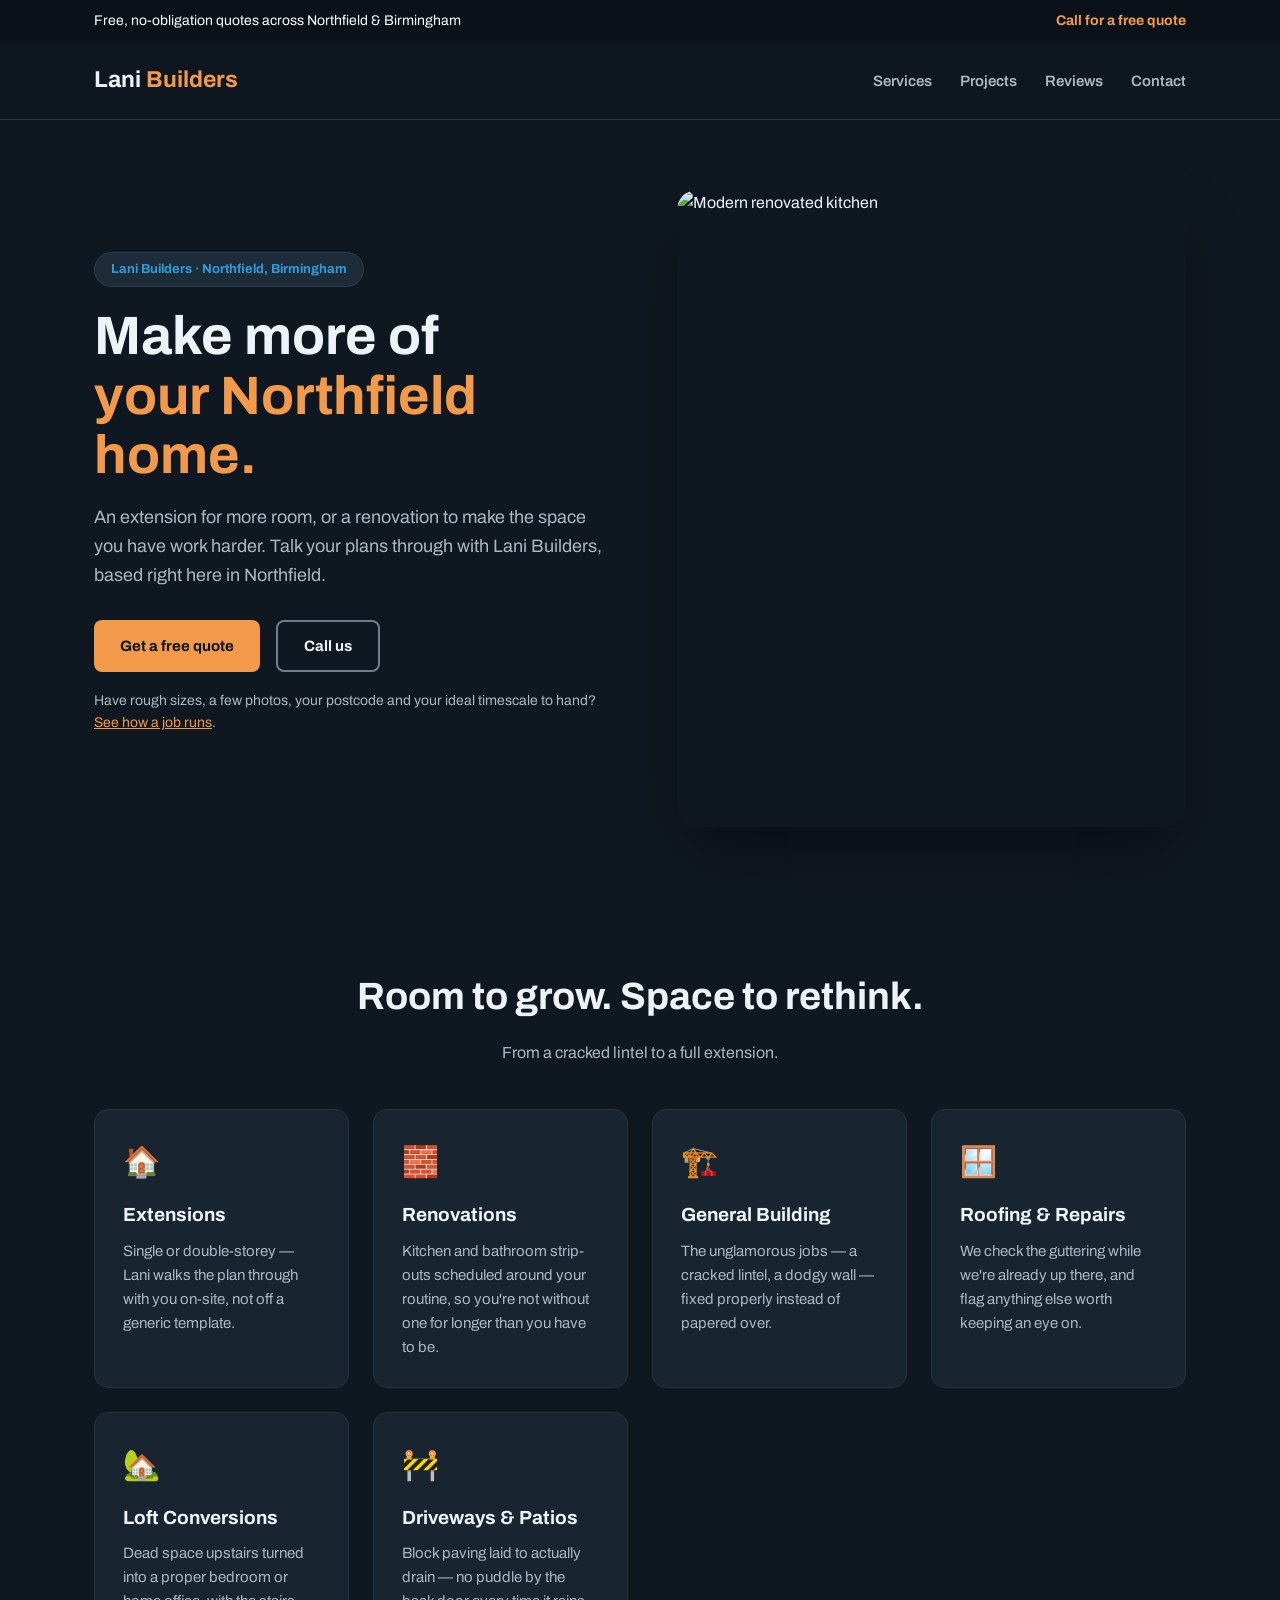
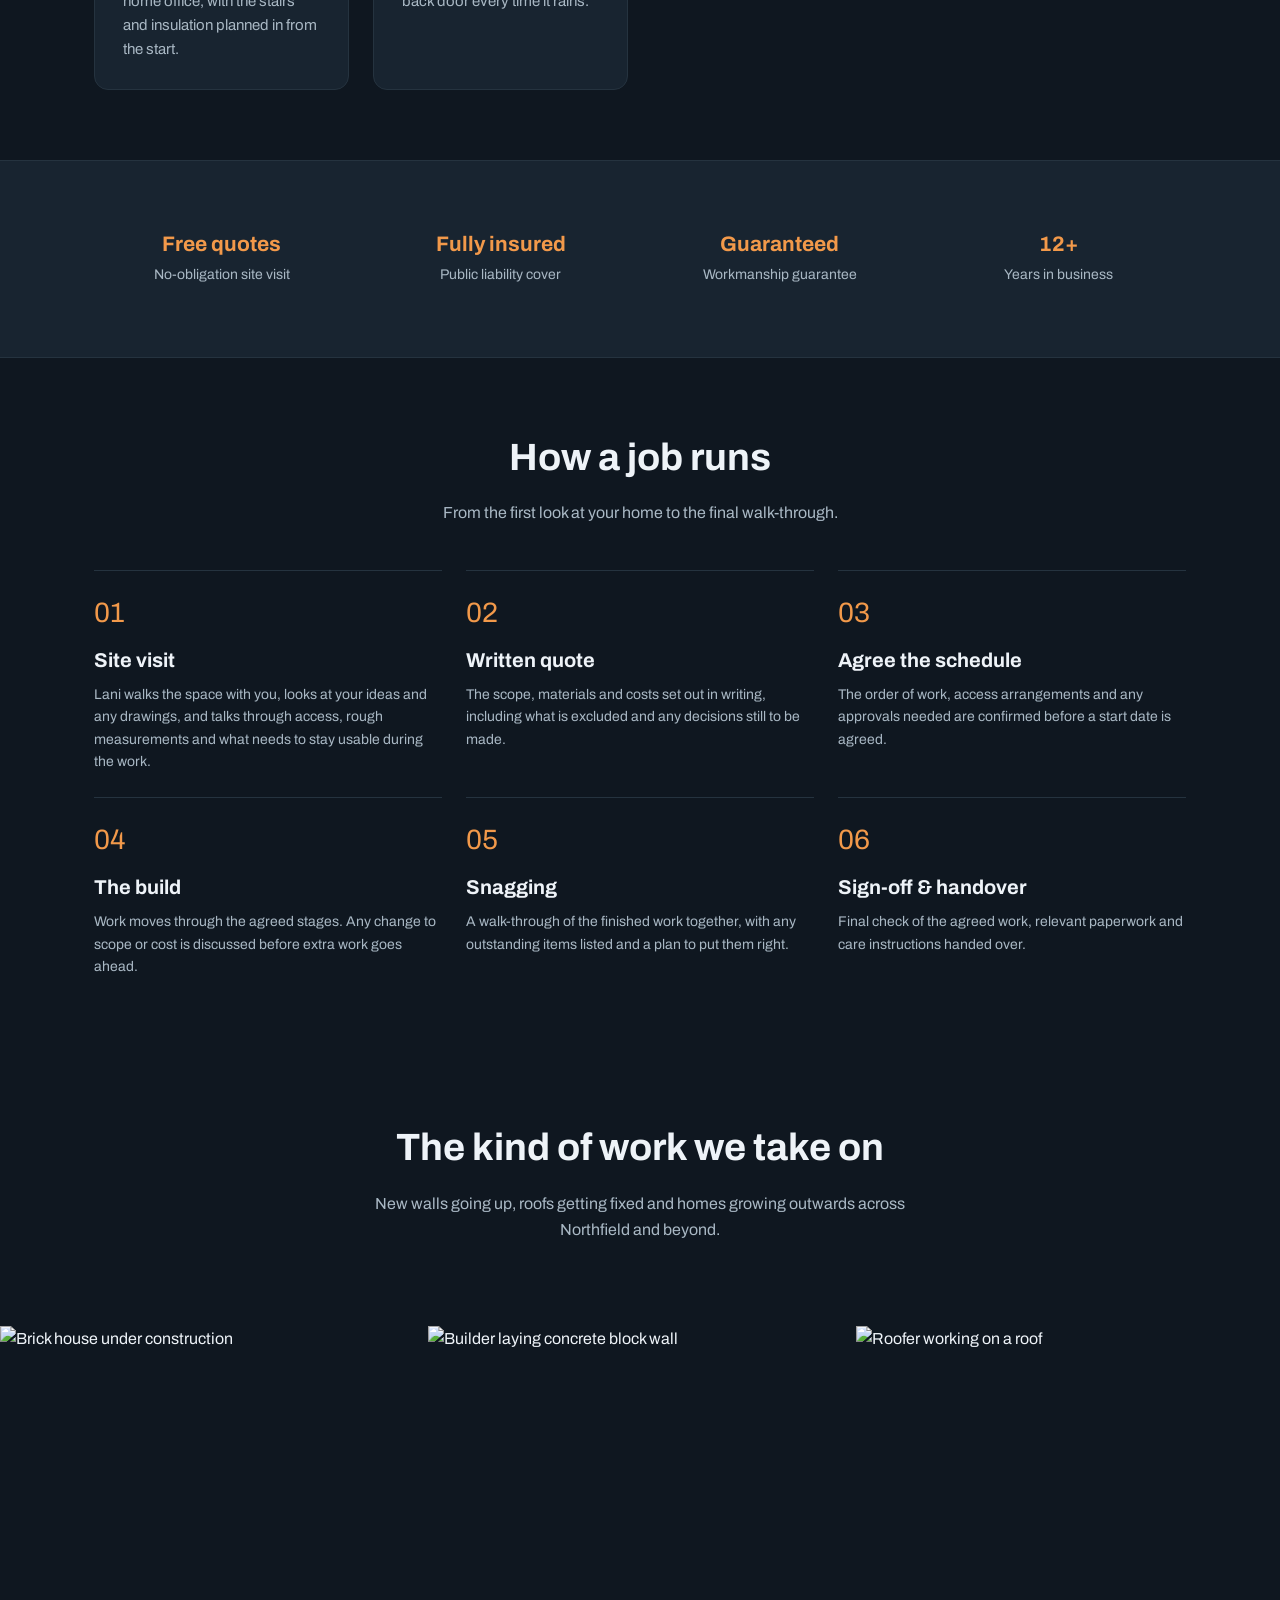
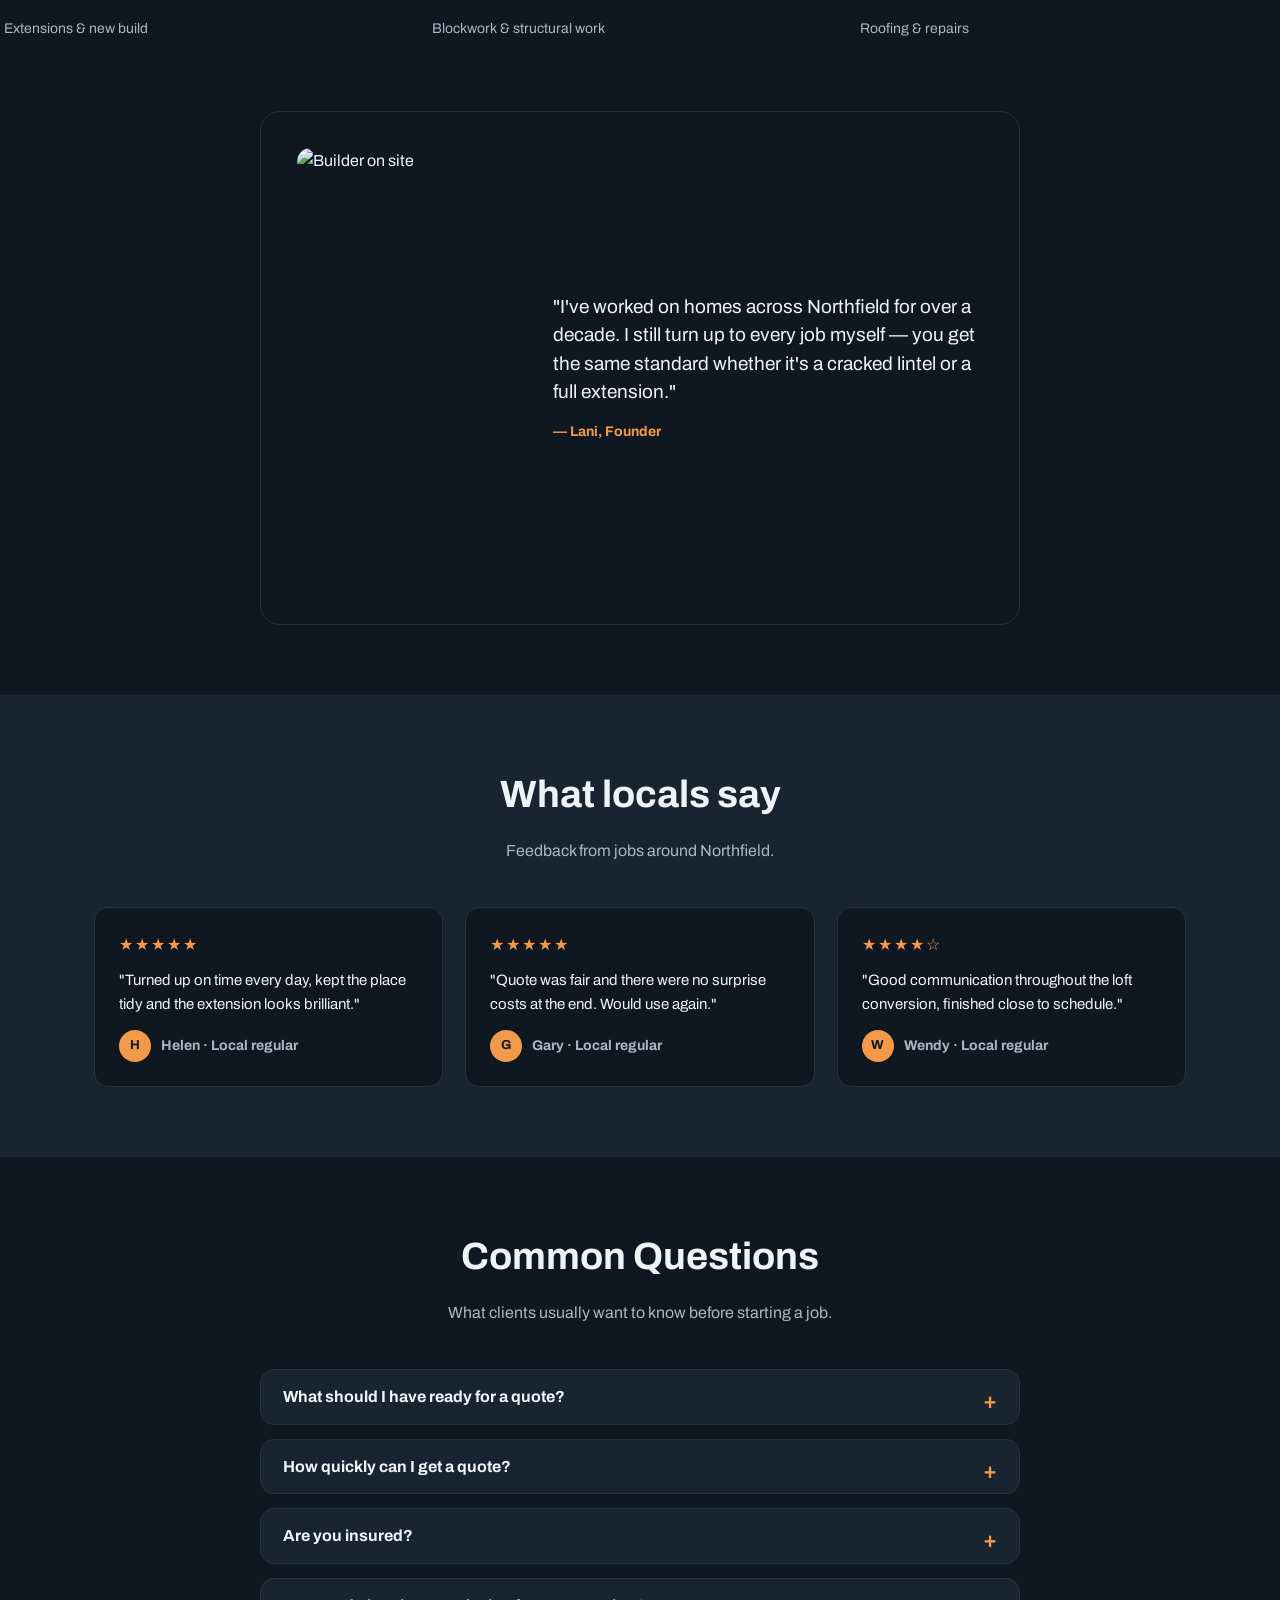
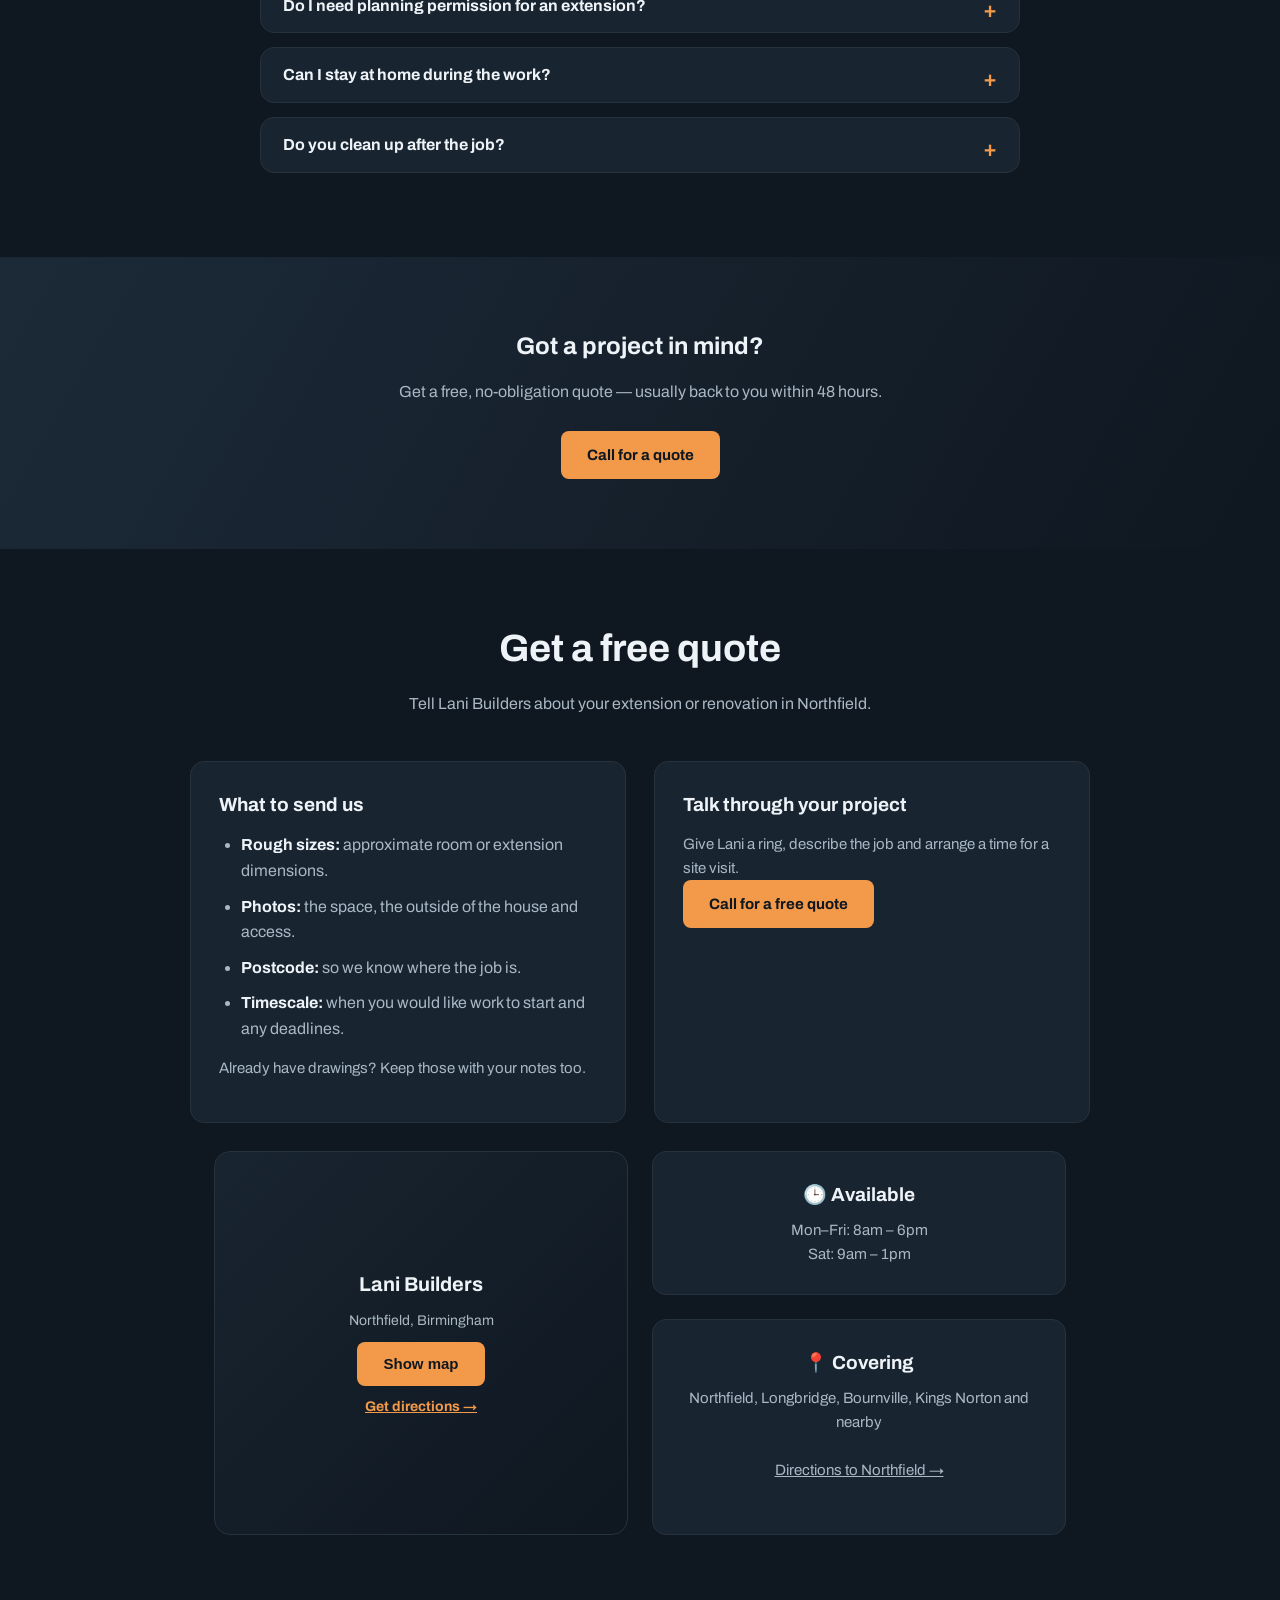
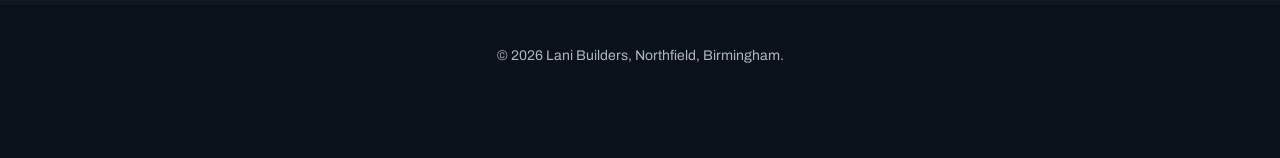
==== commit b9a65c90: "Merge task E (resolve CSS conflicts with task D; Archivo everywhere) Co-Authored-By: Claude Opus 5.5" ====
--- a/index.html
+++ b/index.html
@@ -3,19 +3,75 @@
 <head>
 <meta charset="UTF-8" />
 <meta name="viewport" content="width=device-width, initial-scale=1" />
-<title>Lani Builders | Building &amp; Renovation Specialists, Northfield</title>
-<meta name="description" content="Lani Builders — extensions, renovations and general building work across Northfield and Birmingham. Fully insured, free quotes." />
+<title>Lani Builders | Builders in Northfield, Birmingham</title>
+<meta name="description" content="Lani Builders: local builders in Northfield, Birmingham for extensions, renovations and general building work. Free, no-obligation quotes." />
+<link rel="canonical" href="https://desolatemartial553.github.io/lani-builders/" />
+<meta name="robots" content="index, follow" />
+<meta name="theme-color" content="#0f1720" />
+<link rel="icon" href="data:image/svg+xml,%3Csvg xmlns='http://www.w3.org/2000/svg' viewBox='0 0 64 64'%3E%3Crect width='64' height='64' rx='12' fill='%230f1720'/%3E%3Ctext x='32' y='45' font-family='Arial,sans-serif' font-size='38' font-weight='700' text-anchor='middle' fill='%23f2994a'%3EL%3C/text%3E%3C/svg%3E" />
+<meta property="og:type" content="website" />
+<meta property="og:site_name" content="Lani Builders" />
+<meta property="og:locale" content="en_GB" />
+<meta property="og:title" content="Lani Builders | Builders in Northfield, Birmingham" />
+<meta property="og:description" content="Lani Builders: local builders in Northfield, Birmingham for extensions, renovations and general building work. Free, no-obligation quotes." />
+<meta property="og:url" content="https://desolatemartial553.github.io/lani-builders/" />
+<meta property="og:image" content="https://images.pexels.com/photos/33257996/pexels-photo-33257996.jpeg?auto=compress&amp;cs=tinysrgb&amp;w=1200" />
+<meta property="og:image:alt" content="Modern renovated kitchen" />
+<meta name="twitter:card" content="summary_large_image" />
+<meta name="twitter:title" content="Lani Builders | Builders in Northfield, Birmingham" />
+<meta name="twitter:description" content="Lani Builders: local builders in Northfield, Birmingham for extensions, renovations and general building work. Free, no-obligation quotes." />
+<meta name="twitter:image" content="https://images.pexels.com/photos/33257996/pexels-photo-33257996.jpeg?auto=compress&amp;cs=tinysrgb&amp;w=1200" />
+<script type="application/ld+json">
+{
+  "@context": "https://schema.org",
+  "@type": "GeneralContractor",
+  "name": "Lani Builders",
+  "url": "https://desolatemartial553.github.io/lani-builders/",
+  "image": "https://images.pexels.com/photos/33257996/pexels-photo-33257996.jpeg?auto=compress&cs=tinysrgb&w=1200",
+  "description": "Building and renovation firm in Northfield, Birmingham, offering extensions, renovations and general building work.",
+  "address": {
+    "@type": "PostalAddress",
+    "addressLocality": "Northfield, Birmingham",
+    "addressRegion": "West Midlands",
+    "addressCountry": "GB"
+  },
+  "areaServed": [
+    {
+      "@type": "Place",
+      "name": "Northfield"
+    },
+    {
+      "@type": "Place",
+      "name": "Longbridge"
+    },
+    {
+      "@type": "Place",
+      "name": "Bournville"
+    },
+    {
+      "@type": "Place",
+      "name": "Kings Norton"
+    },
+    {
+      "@type": "Place",
+      "name": "Birmingham"
+    }
+  ]
+}
+</script>
 <link rel="preconnect" href="https://fonts.googleapis.com" />
 <link rel="preconnect" href="https://fonts.gstatic.com" crossorigin />
-<link href="https://fonts.googleapis.com/css2?family=Space+Grotesk:wght@500;600;700&family=Inter:wght@400;500;600;700&display=swap" rel="stylesheet" />
+<link rel="preload" as="image" media="(max-width:820px)" imagesrcset="https://images.pexels.com/photos/33257996/pexels-photo-33257996.jpeg?auto=compress&cs=tinysrgb&w=640&h=400 640w, https://images.pexels.com/photos/33257996/pexels-photo-33257996.jpeg?auto=compress&cs=tinysrgb&w=1000&h=625 1000w, https://images.pexels.com/photos/33257996/pexels-photo-33257996.jpeg?auto=compress&cs=tinysrgb&w=1300&h=813 1300w" imagesizes="100vw" fetchpriority="high" />
+<link rel="preload" as="image" media="(min-width:821px)" imagesrcset="https://images.pexels.com/photos/33257996/pexels-photo-33257996.jpeg?auto=compress&cs=tinysrgb&w=520&h=650 520w, https://images.pexels.com/photos/33257996/pexels-photo-33257996.jpeg?auto=compress&cs=tinysrgb&w=800&h=1000 800w, https://images.pexels.com/photos/33257996/pexels-photo-33257996.jpeg?auto=compress&cs=tinysrgb&w=1040&h=1300 1040w" imagesizes="(min-width:1200px) 540px, 48vw" fetchpriority="high" />
+<link href="https://fonts.googleapis.com/css2?family=Archivo:wght@400;500;700;800&display=swap" rel="stylesheet" />
 <style>
   :root{
     --bg:#0f1720; --ink:#eef3f8; --muted:#a9b8c4;
     --accent:#f2994a; --accent2:#2d9cdb; --card:#182430; --line:#25333f;
   }
   *{box-sizing:border-box; margin:0; padding:0;}
-  body{font-family:'Inter',sans-serif; background:var(--bg); color:var(--ink); line-height:1.6;}
-  h1,h2,h3{font-family:'Space Grotesk',sans-serif;}
+  body{font-family:'Archivo',sans-serif; background:var(--bg); color:var(--ink); line-height:1.6;}
+  h1,h2,h3{font-family:'Archivo',sans-serif;}
   .wrap{max-width:1140px; margin:0 auto; padding:0 24px;}
   a{color:inherit;}
   html{scroll-padding-top:var(--header-h,72px);}
@@ -69,7 +125,7 @@
   .card p{color:var(--muted); font-size:15px;}
   .strip{background:var(--card); border-top:1px solid var(--line); border-bottom:1px solid var(--line);}
   .strip .grid{grid-template-columns:repeat(auto-fit,minmax(160px,1fr)); text-align:center;}
-  .strip .stat{font-size:30px; line-height:1.3; font-weight:700; color:var(--accent); font-family:'Space Grotesk',sans-serif;}
+  .strip .stat{font-size:30px; line-height:1.3; font-weight:700; color:var(--accent); font-family:'Archivo',sans-serif;}
   .strip p{color:var(--muted); font-size:14px;}
   .band{display:grid; grid-template-columns:repeat(3,1fr); gap:4px;}
   .band img{width:100%; height:280px; object-fit:cover; transition:transform .4s;}
@@ -88,7 +144,7 @@
   .rating-badge{display:inline-flex; align-items:center; gap:10px; background:var(--bg); border:1px solid var(--line); border-radius:999px; padding:10px 20px; font-weight:700; margin-bottom:20px;}
   .faq{max-width:760px; margin:0 auto;}
   .faq details{background:var(--card); border:1px solid var(--line); border-radius:14px; margin-bottom:14px;}
-  .faq summary{cursor:pointer; font-weight:700; font-family:'Space Grotesk',sans-serif; list-style:none; min-height:44px; padding:14px 22px;}
+  .faq summary{cursor:pointer; font-weight:700; font-family:'Archivo',sans-serif; list-style:none; min-height:44px; padding:14px 22px;}
   .faq summary:focus-visible{outline-offset:-3px;}
   .faq summary::-webkit-details-marker{display:none;}
   .faq summary::after{content:"+"; float:right; font-size:22px; color:var(--accent);}
@@ -123,7 +179,7 @@
   .contact-note a{display:inline-block; padding:10px 0;}
   .process-list{list-style:none; display:grid; grid-template-columns:repeat(3,minmax(0,1fr)); gap:24px; counter-reset:job;}
   .process-list li{counter-increment:job; border-top:1px solid var(--line); padding-top:20px;}
-  .process-list li::before{content:counter(job, decimal-leading-zero); display:block; color:var(--accent); font-family:'Space Grotesk',sans-serif; font-size:28px; margin-bottom:8px;}
+  .process-list li::before{content:counter(job, decimal-leading-zero); display:block; color:var(--accent); font-family:'Archivo',sans-serif; font-size:28px; margin-bottom:8px;}
   .process-list h3{font-size:20px; margin-bottom:8px;}
   .process-list p,.contact-note{color:var(--muted); font-size:14px;}
   .band figure{min-width:0;}
@@ -211,7 +267,10 @@
       <p class="hero__note">Have rough sizes, a few photos, your postcode and your ideal timescale to hand? <a href="#process">See how a job runs</a>.</p>
     </div>
     <div class="hero__media">
-      <img src="https://images.pexels.com/photos/33257996/pexels-photo-33257996.jpeg?auto=compress&cs=tinysrgb&w=1000" alt="Modern renovated kitchen" loading="lazy" />
+      <picture>
+        <source media="(max-width:820px)" srcset="https://images.pexels.com/photos/33257996/pexels-photo-33257996.jpeg?auto=compress&cs=tinysrgb&w=640&h=400 640w, https://images.pexels.com/photos/33257996/pexels-photo-33257996.jpeg?auto=compress&cs=tinysrgb&w=1000&h=625 1000w, https://images.pexels.com/photos/33257996/pexels-photo-33257996.jpeg?auto=compress&cs=tinysrgb&w=1300&h=813 1300w" sizes="100vw" />
+        <img src="https://images.pexels.com/photos/33257996/pexels-photo-33257996.jpeg?auto=compress&cs=tinysrgb&w=800&h=1000" srcset="https://images.pexels.com/photos/33257996/pexels-photo-33257996.jpeg?auto=compress&cs=tinysrgb&w=520&h=650 520w, https://images.pexels.com/photos/33257996/pexels-photo-33257996.jpeg?auto=compress&cs=tinysrgb&w=800&h=1000 800w, https://images.pexels.com/photos/33257996/pexels-photo-33257996.jpeg?auto=compress&cs=tinysrgb&w=1040&h=1300 1040w" sizes="(min-width:1200px) 540px, 48vw" width="800" height="1000" alt="Modern renovated kitchen" fetchpriority="high" decoding="async" />
+      </picture>
     </div>
   </div>
 </section>
@@ -275,16 +334,16 @@
     <p>New walls going up, roofs getting fixed and homes growing outwards across Northfield and beyond.</p>
   </div>
   <div class="band reveal">
-    <figure><img src="https://images.pexels.com/photos/4692281/pexels-photo-4692281.jpeg?auto=compress&cs=tinysrgb&w=800" alt="Brick house under construction" loading="lazy" /><figcaption>Extensions &amp; new build</figcaption></figure>
-    <figure><img src="https://images.pexels.com/photos/32751450/pexels-photo-32751450.jpeg?auto=compress&cs=tinysrgb&w=800" alt="Builder laying concrete block wall" loading="lazy" /><figcaption>Blockwork &amp; structural work</figcaption></figure>
-    <figure><img src="https://images.pexels.com/photos/38749917/pexels-photo-38749917.jpeg?auto=compress&cs=tinysrgb&w=800" alt="Roofer working on a roof" loading="lazy" /><figcaption>Roofing &amp; repairs</figcaption></figure>
+    <figure><img src="https://images.pexels.com/photos/4692281/pexels-photo-4692281.jpeg?auto=compress&cs=tinysrgb&w=600&h=454" srcset="https://images.pexels.com/photos/4692281/pexels-photo-4692281.jpeg?auto=compress&cs=tinysrgb&w=400&h=303 400w, https://images.pexels.com/photos/4692281/pexels-photo-4692281.jpeg?auto=compress&cs=tinysrgb&w=600&h=454 600w, https://images.pexels.com/photos/4692281/pexels-photo-4692281.jpeg?auto=compress&cs=tinysrgb&w=900&h=681 900w" sizes="(max-width:820px) 100vw, 33vw" width="600" height="454" alt="Brick house under construction" loading="lazy" decoding="async" /><figcaption>Extensions &amp; new build</figcaption></figure>
+    <figure><img src="https://images.pexels.com/photos/32751450/pexels-photo-32751450.jpeg?auto=compress&cs=tinysrgb&w=600&h=454" srcset="https://images.pexels.com/photos/32751450/pexels-photo-32751450.jpeg?auto=compress&cs=tinysrgb&w=400&h=303 400w, https://images.pexels.com/photos/32751450/pexels-photo-32751450.jpeg?auto=compress&cs=tinysrgb&w=600&h=454 600w, https://images.pexels.com/photos/32751450/pexels-photo-32751450.jpeg?auto=compress&cs=tinysrgb&w=900&h=681 900w" sizes="(max-width:820px) 100vw, 33vw" width="600" height="454" alt="Builder laying concrete block wall" loading="lazy" decoding="async" /><figcaption>Blockwork &amp; structural work</figcaption></figure>
+    <figure><img src="https://images.pexels.com/photos/38749917/pexels-photo-38749917.jpeg?auto=compress&cs=tinysrgb&w=600&h=454" srcset="https://images.pexels.com/photos/38749917/pexels-photo-38749917.jpeg?auto=compress&cs=tinysrgb&w=400&h=303 400w, https://images.pexels.com/photos/38749917/pexels-photo-38749917.jpeg?auto=compress&cs=tinysrgb&w=600&h=454 600w, https://images.pexels.com/photos/38749917/pexels-photo-38749917.jpeg?auto=compress&cs=tinysrgb&w=900&h=681 900w" sizes="(max-width:820px) 100vw, 33vw" width="600" height="454" alt="Roofer working on a roof" loading="lazy" decoding="async" /><figcaption>Roofing &amp; repairs</figcaption></figure>
   </div>
 </section>
 
 <section>
   <div class="wrap">
     <div class="owner reveal">
-      <img src="https://images.pexels.com/photos/6720533/pexels-photo-6720533.jpeg?auto=compress&cs=tinysrgb&w=500" alt="Builder on site" loading="lazy" />
+      <img src="https://images.pexels.com/photos/6720533/pexels-photo-6720533.jpeg?auto=compress&cs=tinysrgb&w=440&h=440" srcset="https://images.pexels.com/photos/6720533/pexels-photo-6720533.jpeg?auto=compress&cs=tinysrgb&w=220&h=220 220w, https://images.pexels.com/photos/6720533/pexels-photo-6720533.jpeg?auto=compress&cs=tinysrgb&w=440&h=440 440w" sizes="(max-width:820px) 180px, 220px" width="440" height="440" alt="Builder on site" loading="lazy" decoding="async" />
       <div>
         <!-- PLACEHOLDER: replace with the owner's approved quote and name -->
         <blockquote>"I've worked on homes across Northfield for over a decade. I still turn up to every job myself &mdash; you get the same standard whether it's a cracked lintel or a full extension."</blockquote>
@@ -371,7 +430,14 @@
     </div>
   </div>
   <div class="wrap map-contact reveal">
-    <iframe src="https://maps.google.com/maps?q=Northfield,+Birmingham&z=15&output=embed" loading="lazy" title="Map showing Lani Builders' coverage area"></iframe>
+    <div class="map-facade" id="mapFacade" data-src="https://maps.google.com/maps?q=Northfield,+Birmingham&amp;z=15&amp;output=embed" data-title="Map showing Lani Builders' coverage area">
+      <div class="map-facade__inner">
+        <strong>Lani Builders</strong>
+        <span>Northfield, Birmingham</span>
+        <button type="button" class="btn btn--accent" id="mapShowBtn">Show map</button>
+        <a href="https://www.google.com/maps/search/?api=1&amp;query=Lani+Builders+Northfield+Birmingham" target="_blank" rel="noopener">Get directions &rarr;</a>
+      </div>
+    </div>
     <div class="grid" style="grid-template-columns:1fr;">
       <!-- PLACEHOLDER: real opening hours needed -->
       <div class="card" style="text-align:center;"><h3>🕒 Available</h3><p>Mon–Fri: 8am – 6pm<br>Sat: 9am – 1pm</p></div>
@@ -455,5 +521,29 @@
   }
 </script>
 
+<style>
+  .map-facade{position:relative; width:100%; height:100%; min-height:260px; border-radius:16px; overflow:hidden; background:linear-gradient(135deg,#182430,#0f1720); border:1px solid var(--line);}
+  .map-facade__inner{position:absolute; inset:0; display:flex; flex-direction:column; align-items:center; justify-content:center; gap:10px; text-align:center; padding:20px;}
+  .map-facade__inner strong{font-size:20px;}
+  .map-facade__inner span{color:var(--muted); font-size:14px;}
+  .map-facade__inner a{color:var(--accent); font-weight:700; font-size:14px;}
+  .map-facade__inner .btn:focus-visible,.map-facade__inner a:focus-visible{outline:3px solid var(--accent2); outline-offset:3px;}
+  .map-facade iframe{position:absolute; inset:0; width:100%; height:100%; border:0; filter:invert(90%) hue-rotate(180deg);}
+  .map-facade.is-loaded .map-facade__inner{inset:auto; bottom:10px; left:10px; right:auto; padding:6px 12px; background:rgba(15,23,32,.85); border-radius:10px; flex-direction:row; z-index:2;}
+  .map-facade.is-loaded .map-facade__inner strong,.map-facade.is-loaded .map-facade__inner span,.map-facade.is-loaded .map-facade__inner button{display:none;}
+</style>
+<script>
+  (function(){
+    var f=document.getElementById('mapFacade'), b=document.getElementById('mapShowBtn');
+    if(!f||!b) return;
+    b.addEventListener('click',function(){
+      var i=document.createElement('iframe');
+      i.src=f.getAttribute('data-src'); i.title=f.getAttribute('data-title');
+      i.loading='lazy'; i.referrerPolicy='no-referrer-when-downgrade';
+      f.insertBefore(i,f.firstChild); f.classList.add('is-loaded');
+      i.addEventListener('load',function(){ i.focus(); });
+    });
+  })();
+</script>
 </body>
 </html>
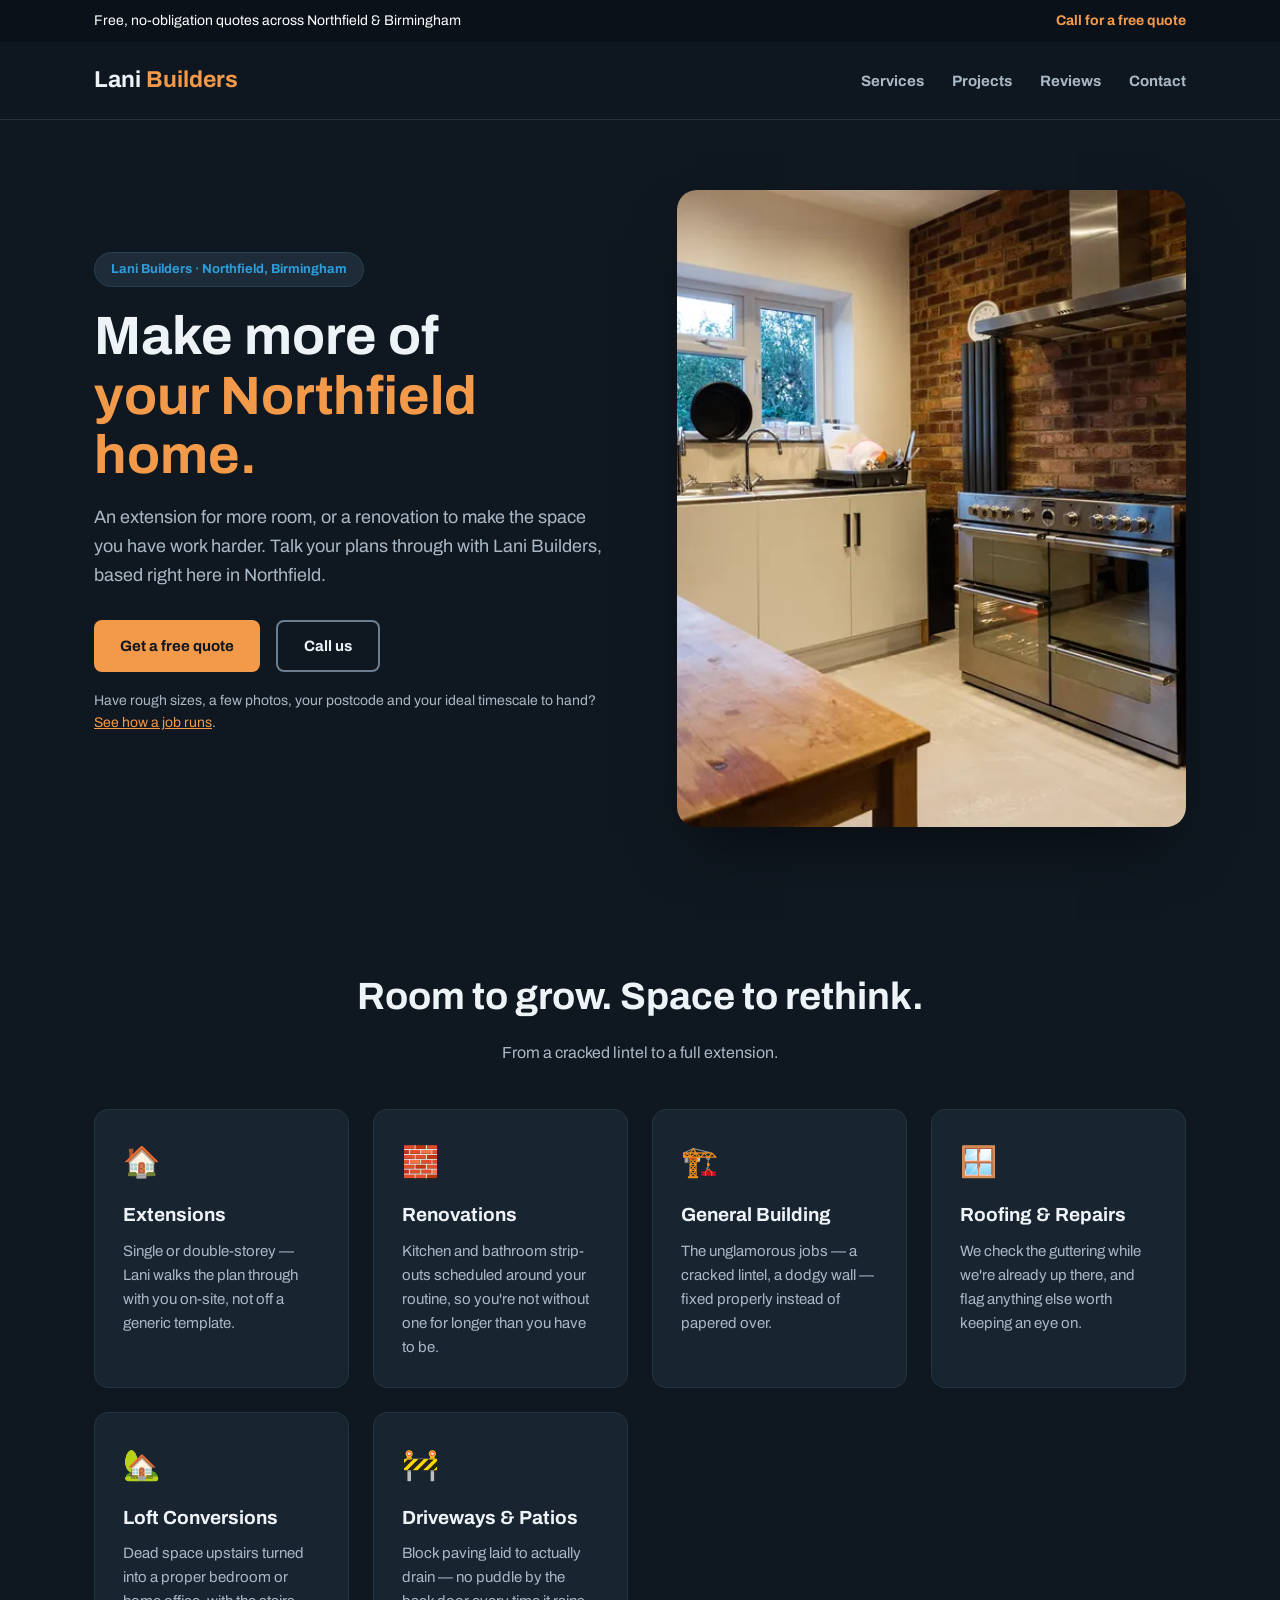
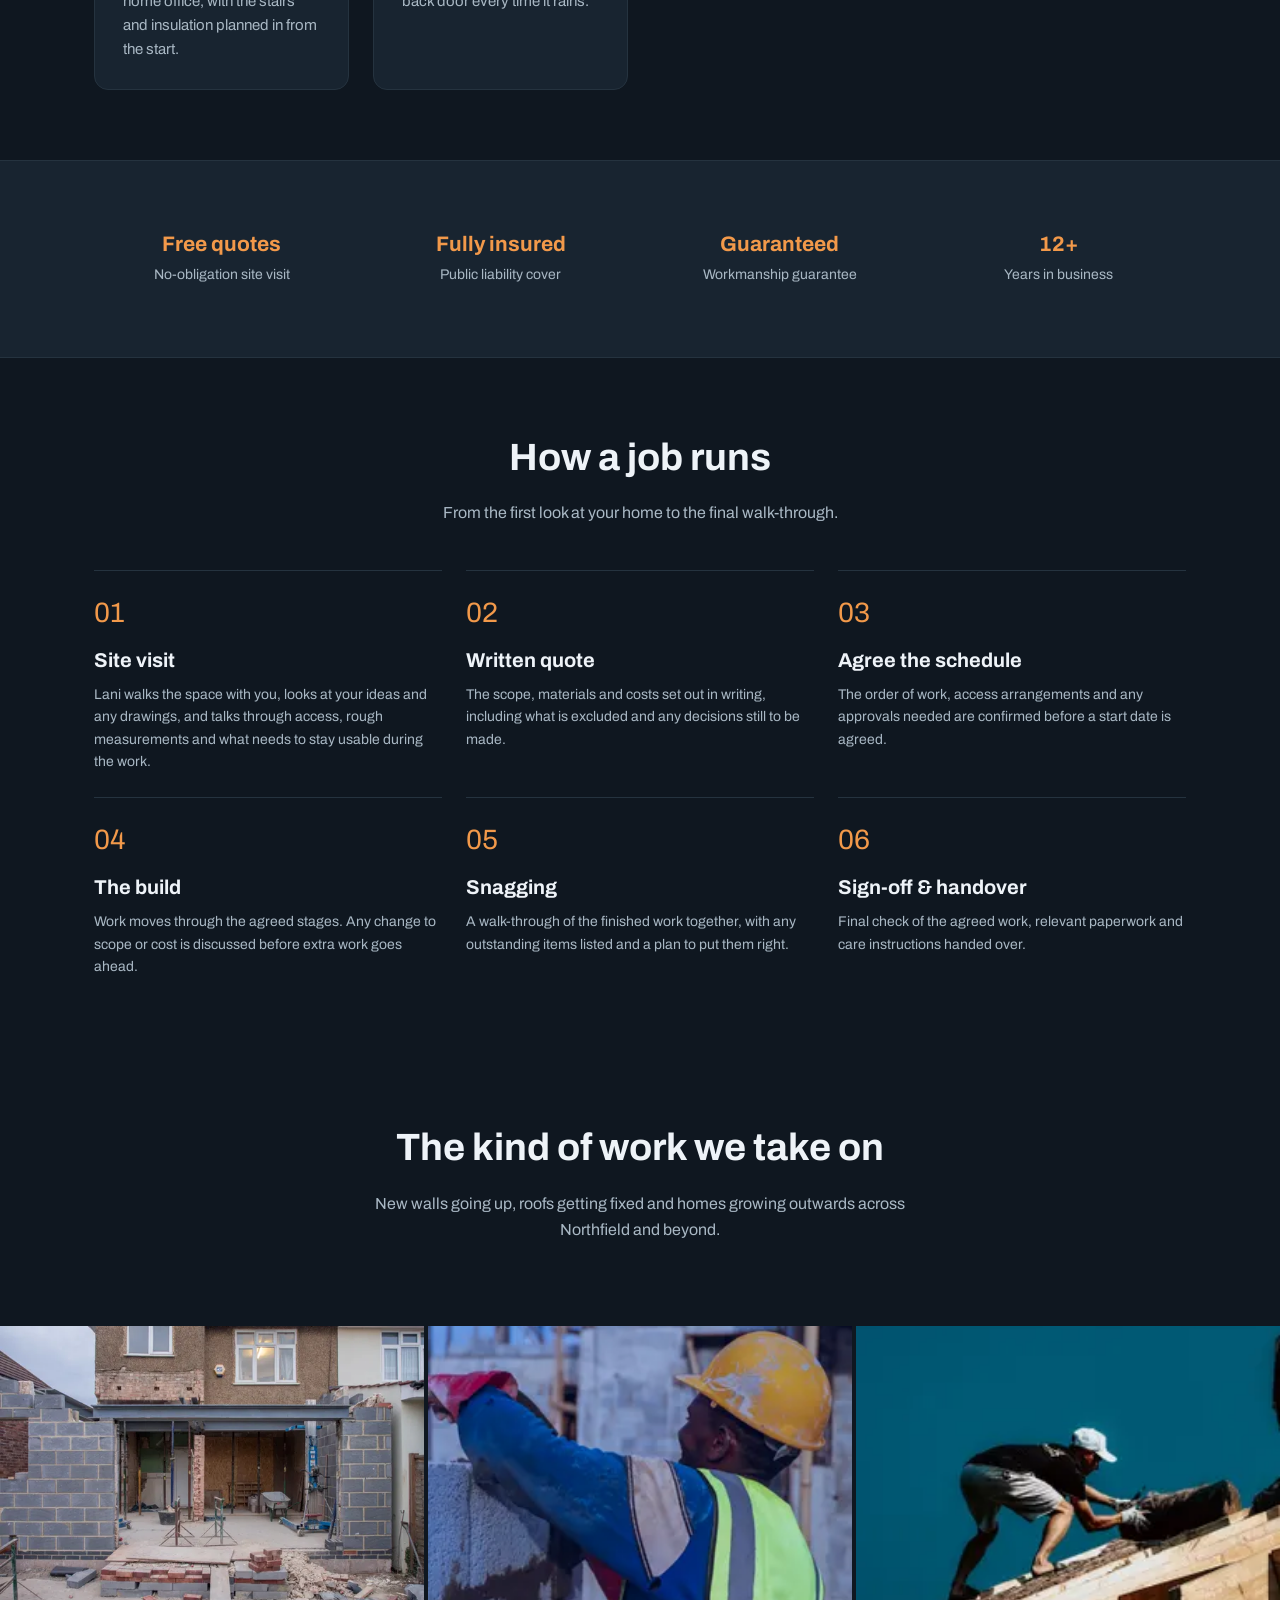
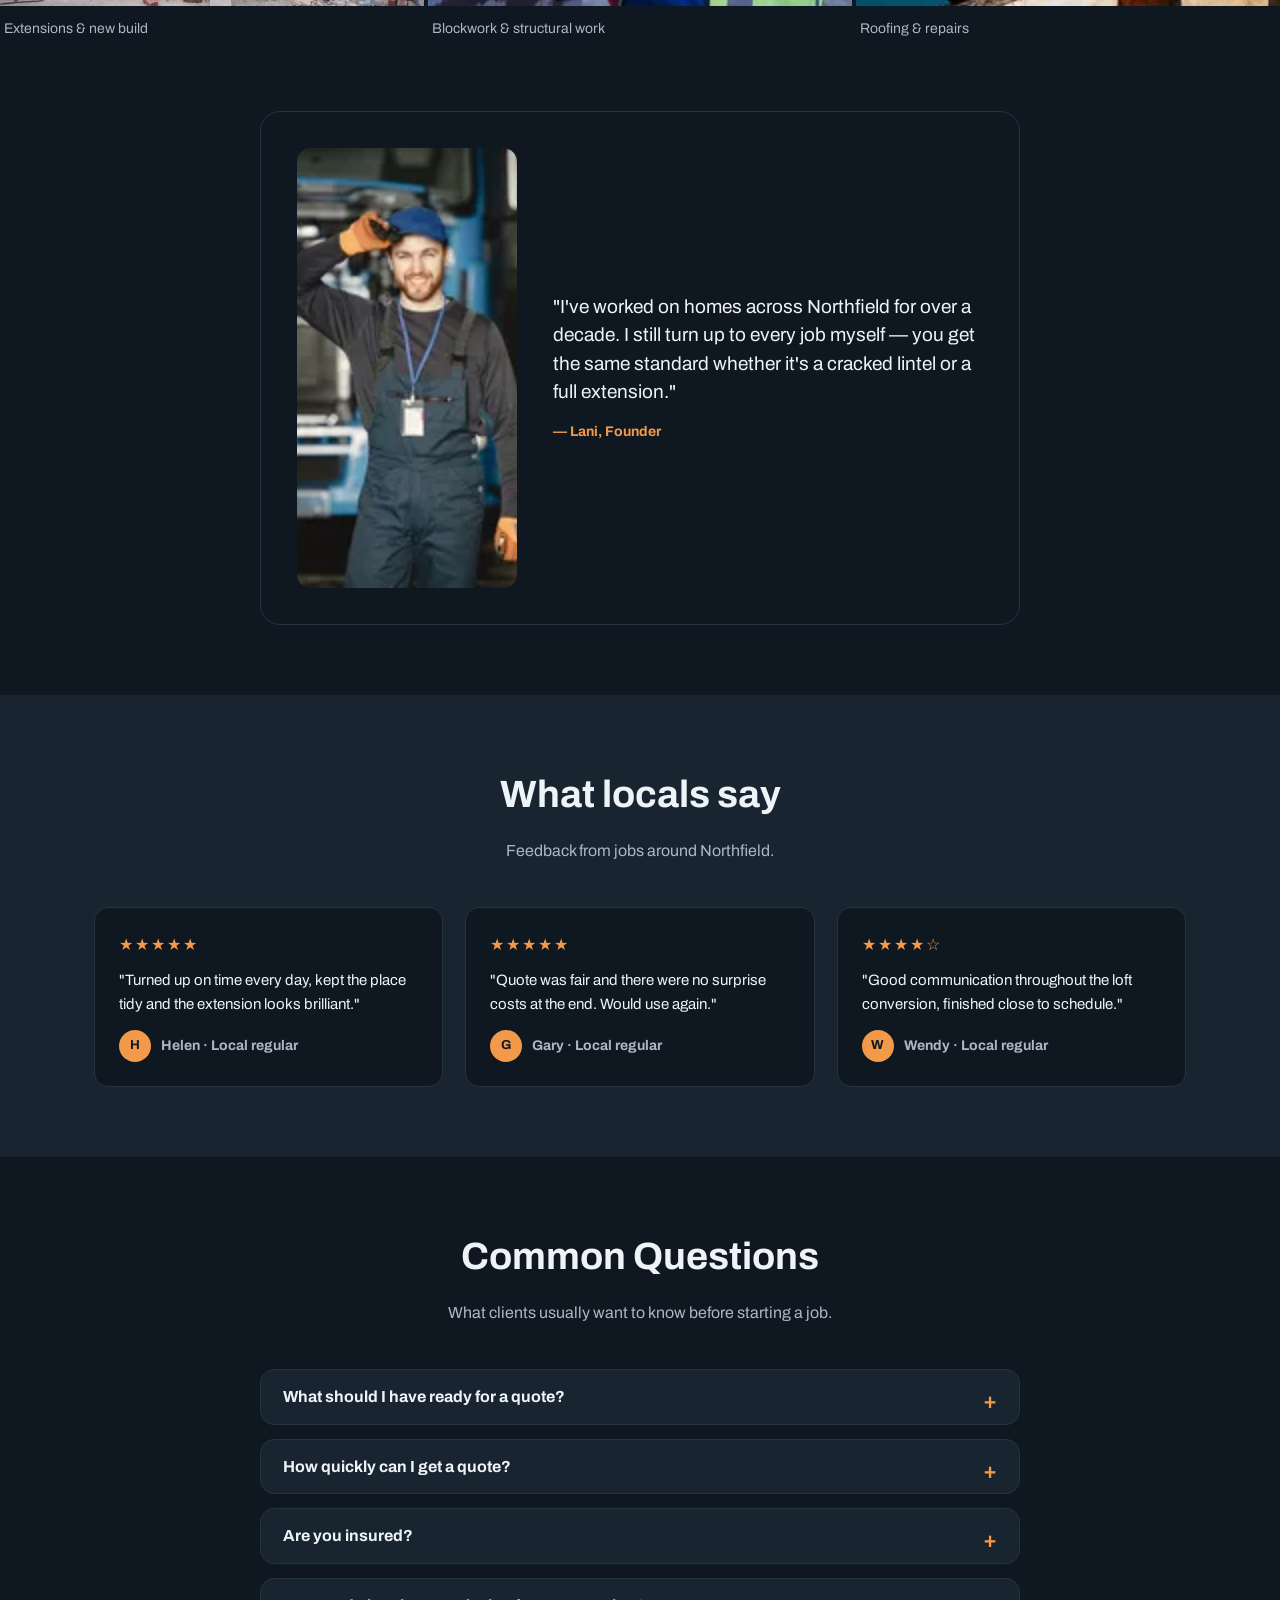
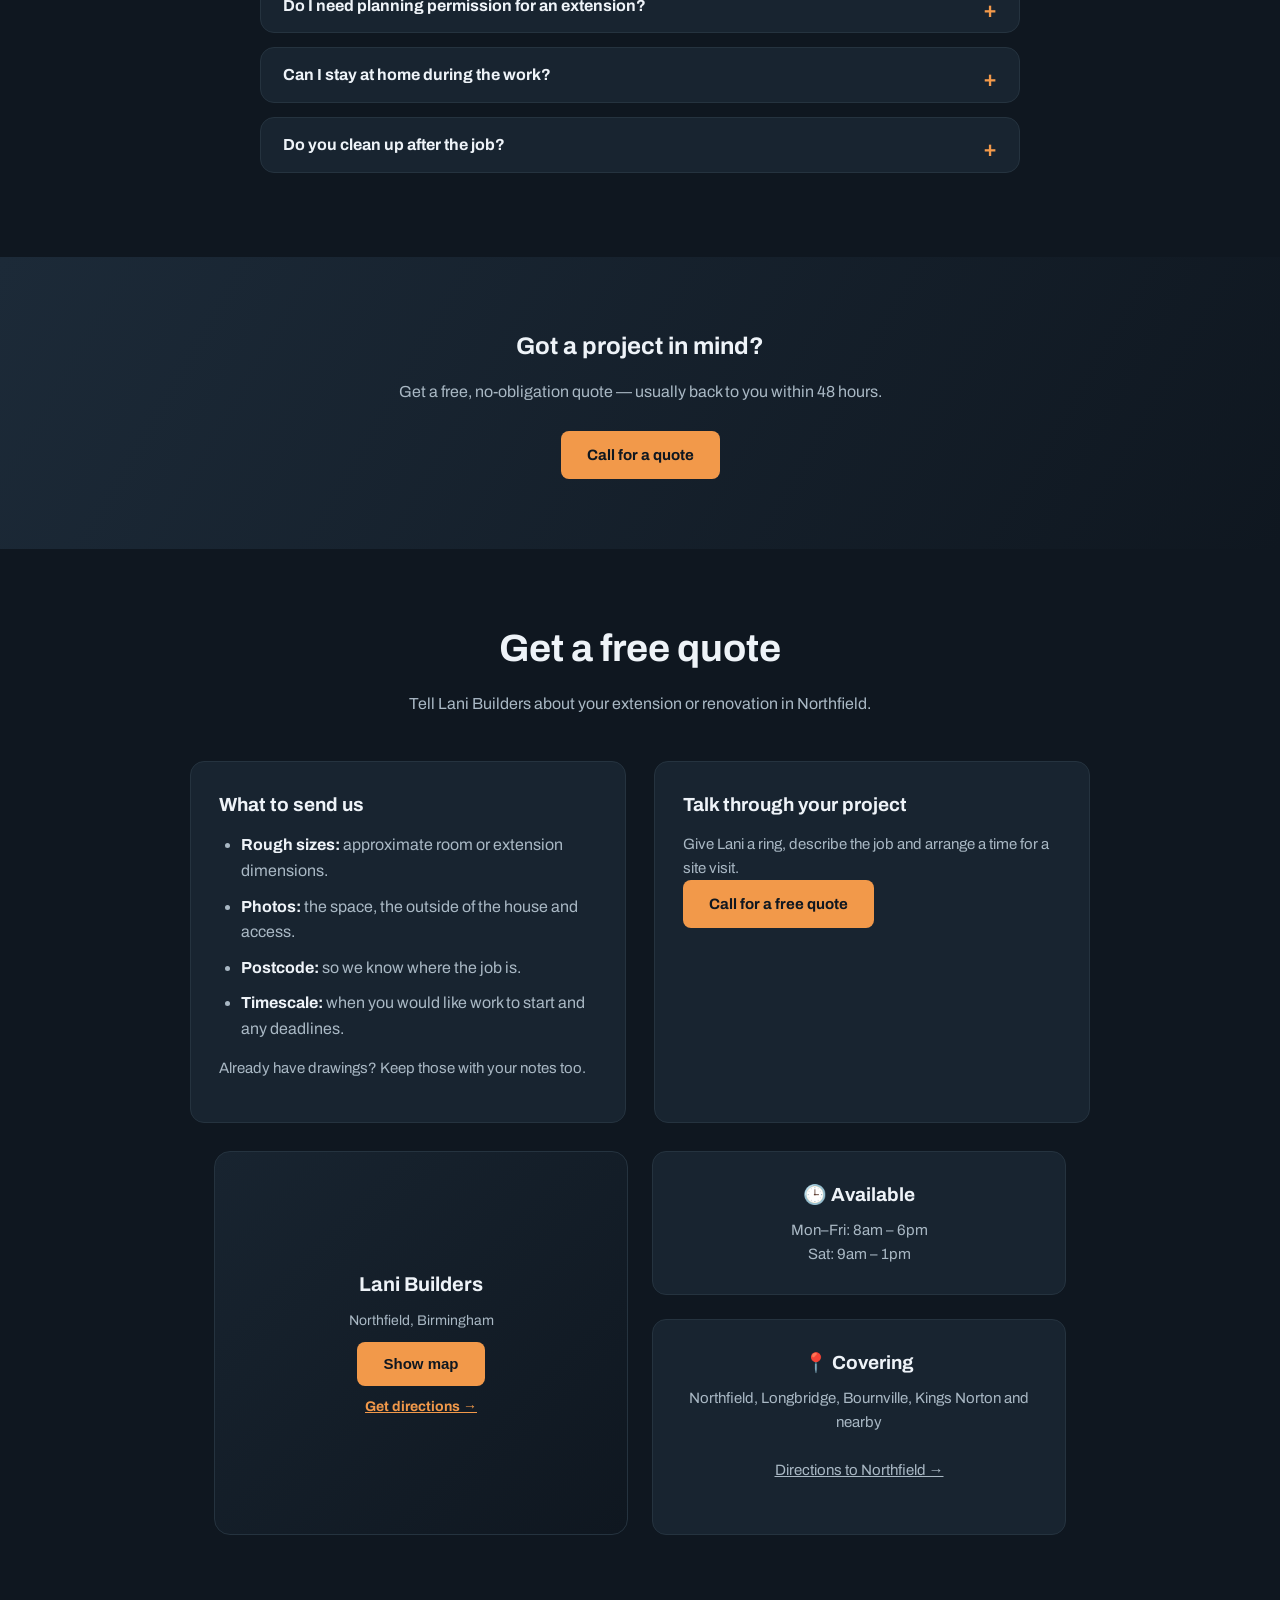
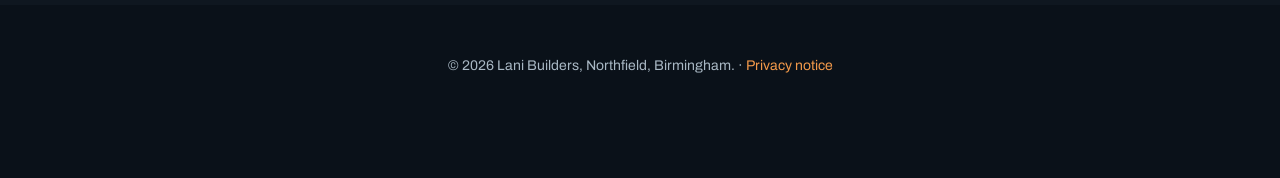
==== commit 8ff9f885: "Security and privacy hardening - Self-host Pexels images (WebP; JPEG for og:image) and Google Fonts " ====
--- a/index.html
+++ b/index.html
@@ -3,6 +3,8 @@
 <head>
 <meta charset="UTF-8" />
 <meta name="viewport" content="width=device-width, initial-scale=1" />
+<meta http-equiv="Content-Security-Policy" content="default-src 'self'; script-src 'self' 'sha256-FzyG9isp+q4SrPxXe/4ybUbNLZ27CVuKX/UFx+SEVKM=' 'sha256-LslJjAwTLYe/gbFs+NTEhPzV19wC+UL5Pisopprvc70='; style-src 'self' 'unsafe-inline'; img-src 'self' data:; font-src 'self'; frame-src https://maps.google.com https://www.google.com; connect-src 'self'; form-action 'self'; base-uri 'self'; object-src 'none'; upgrade-insecure-requests" />
+<meta name="referrer" content="strict-origin-when-cross-origin" />
 <title>Lani Builders | Builders in Northfield, Birmingham</title>
 <meta name="description" content="Lani Builders: local builders in Northfield, Birmingham for extensions, renovations and general building work. Free, no-obligation quotes." />
 <link rel="canonical" href="https://desolatemartial553.github.io/lani-builders/" />
@@ -15,19 +17,19 @@
 <meta property="og:title" content="Lani Builders | Builders in Northfield, Birmingham" />
 <meta property="og:description" content="Lani Builders: local builders in Northfield, Birmingham for extensions, renovations and general building work. Free, no-obligation quotes." />
 <meta property="og:url" content="https://desolatemartial553.github.io/lani-builders/" />
-<meta property="og:image" content="https://images.pexels.com/photos/33257996/pexels-photo-33257996.jpeg?auto=compress&amp;cs=tinysrgb&amp;w=1200" />
+<meta property="og:image" content="https://desolatemartial553.github.io/lani-builders/images/33257996-w1200-5596a7.jpg" />
 <meta property="og:image:alt" content="Modern renovated kitchen" />
 <meta name="twitter:card" content="summary_large_image" />
 <meta name="twitter:title" content="Lani Builders | Builders in Northfield, Birmingham" />
 <meta name="twitter:description" content="Lani Builders: local builders in Northfield, Birmingham for extensions, renovations and general building work. Free, no-obligation quotes." />
-<meta name="twitter:image" content="https://images.pexels.com/photos/33257996/pexels-photo-33257996.jpeg?auto=compress&amp;cs=tinysrgb&amp;w=1200" />
+<meta name="twitter:image" content="https://desolatemartial553.github.io/lani-builders/images/33257996-w1200-5596a7.jpg" />
 <script type="application/ld+json">
 {
   "@context": "https://schema.org",
   "@type": "GeneralContractor",
   "name": "Lani Builders",
   "url": "https://desolatemartial553.github.io/lani-builders/",
-  "image": "https://images.pexels.com/photos/33257996/pexels-photo-33257996.jpeg?auto=compress&cs=tinysrgb&w=1200",
+  "image": "https://desolatemartial553.github.io/lani-builders/images/33257996-w1200-5596a7.jpg",
   "description": "Building and renovation firm in Northfield, Birmingham, offering extensions, renovations and general building work.",
   "address": {
     "@type": "PostalAddress",
@@ -59,11 +61,9 @@
   ]
 }
 </script>
-<link rel="preconnect" href="https://fonts.googleapis.com" />
-<link rel="preconnect" href="https://fonts.gstatic.com" crossorigin />
-<link rel="preload" as="image" media="(max-width:820px)" imagesrcset="https://images.pexels.com/photos/33257996/pexels-photo-33257996.jpeg?auto=compress&cs=tinysrgb&w=640&h=400 640w, https://images.pexels.com/photos/33257996/pexels-photo-33257996.jpeg?auto=compress&cs=tinysrgb&w=1000&h=625 1000w, https://images.pexels.com/photos/33257996/pexels-photo-33257996.jpeg?auto=compress&cs=tinysrgb&w=1300&h=813 1300w" imagesizes="100vw" fetchpriority="high" />
-<link rel="preload" as="image" media="(min-width:821px)" imagesrcset="https://images.pexels.com/photos/33257996/pexels-photo-33257996.jpeg?auto=compress&cs=tinysrgb&w=520&h=650 520w, https://images.pexels.com/photos/33257996/pexels-photo-33257996.jpeg?auto=compress&cs=tinysrgb&w=800&h=1000 800w, https://images.pexels.com/photos/33257996/pexels-photo-33257996.jpeg?auto=compress&cs=tinysrgb&w=1040&h=1300 1040w" imagesizes="(min-width:1200px) 540px, 48vw" fetchpriority="high" />
-<link href="https://fonts.googleapis.com/css2?family=Archivo:wght@400;500;700;800&display=swap" rel="stylesheet" />
+<link rel="preload" as="image" media="(max-width:820px)" imagesrcset="images/33257996-w640-h400-6f8d70.webp 640w, images/33257996-w1000-h625-fda3b8.webp 1000w, images/33257996-w1300-h813-447e64.webp 1300w" imagesizes="100vw" fetchpriority="high" />
+<link rel="preload" as="image" media="(min-width:821px)" imagesrcset="images/33257996-w520-h650-ff5d79.webp 520w, images/33257996-w800-h1000-84f76f.webp 800w, images/33257996-w1040-h1300-7c1085.webp 1040w" imagesizes="(min-width:1200px) 540px, 48vw" fetchpriority="high" />
+<link rel="stylesheet" href="fonts/fonts.css" />
 <style>
   :root{
     --bg:#0f1720; --ink:#eef3f8; --muted:#a9b8c4;
@@ -225,7 +225,7 @@
   <div class="wrap topbar__inner">
     <p>Free, no-obligation quotes across Northfield &amp; Birmingham</p>
     <!-- PLACEHOLDER: owner-confirmed phone number needed -->
-    <a href="tel:+441210000003">Call for a free quote</a>
+    <a href="tel:+441214960003">Call for a free quote</a>
     <!-- /PLACEHOLDER -->
   </div>
 </div>
@@ -261,15 +261,15 @@
       <div class="hero__actions">
         <a href="#contact" class="btn btn--accent">Get a free quote</a>
         <!-- PLACEHOLDER: owner-confirmed phone number needed -->
-        <a href="tel:+441210000003" class="btn btn--outline">Call us</a>
+        <a href="tel:+441214960003" class="btn btn--outline">Call us</a>
         <!-- /PLACEHOLDER -->
       </div>
       <p class="hero__note">Have rough sizes, a few photos, your postcode and your ideal timescale to hand? <a href="#process">See how a job runs</a>.</p>
     </div>
     <div class="hero__media">
       <picture>
-        <source media="(max-width:820px)" srcset="https://images.pexels.com/photos/33257996/pexels-photo-33257996.jpeg?auto=compress&cs=tinysrgb&w=640&h=400 640w, https://images.pexels.com/photos/33257996/pexels-photo-33257996.jpeg?auto=compress&cs=tinysrgb&w=1000&h=625 1000w, https://images.pexels.com/photos/33257996/pexels-photo-33257996.jpeg?auto=compress&cs=tinysrgb&w=1300&h=813 1300w" sizes="100vw" />
-        <img src="https://images.pexels.com/photos/33257996/pexels-photo-33257996.jpeg?auto=compress&cs=tinysrgb&w=800&h=1000" srcset="https://images.pexels.com/photos/33257996/pexels-photo-33257996.jpeg?auto=compress&cs=tinysrgb&w=520&h=650 520w, https://images.pexels.com/photos/33257996/pexels-photo-33257996.jpeg?auto=compress&cs=tinysrgb&w=800&h=1000 800w, https://images.pexels.com/photos/33257996/pexels-photo-33257996.jpeg?auto=compress&cs=tinysrgb&w=1040&h=1300 1040w" sizes="(min-width:1200px) 540px, 48vw" width="800" height="1000" alt="Modern renovated kitchen" fetchpriority="high" decoding="async" />
+        <source media="(max-width:820px)" srcset="images/33257996-w640-h400-6f8d70.webp 640w, images/33257996-w1000-h625-fda3b8.webp 1000w, images/33257996-w1300-h813-447e64.webp 1300w" sizes="100vw" />
+        <img src="images/33257996-w800-h1000-84f76f.webp" srcset="images/33257996-w520-h650-ff5d79.webp 520w, images/33257996-w800-h1000-84f76f.webp 800w, images/33257996-w1040-h1300-7c1085.webp 1040w" sizes="(min-width:1200px) 540px, 48vw" width="800" height="1000" alt="Modern renovated kitchen" fetchpriority="high" decoding="async" />
       </picture>
     </div>
   </div>
@@ -334,16 +334,16 @@
     <p>New walls going up, roofs getting fixed and homes growing outwards across Northfield and beyond.</p>
   </div>
   <div class="band reveal">
-    <figure><img src="https://images.pexels.com/photos/4692281/pexels-photo-4692281.jpeg?auto=compress&cs=tinysrgb&w=600&h=454" srcset="https://images.pexels.com/photos/4692281/pexels-photo-4692281.jpeg?auto=compress&cs=tinysrgb&w=400&h=303 400w, https://images.pexels.com/photos/4692281/pexels-photo-4692281.jpeg?auto=compress&cs=tinysrgb&w=600&h=454 600w, https://images.pexels.com/photos/4692281/pexels-photo-4692281.jpeg?auto=compress&cs=tinysrgb&w=900&h=681 900w" sizes="(max-width:820px) 100vw, 33vw" width="600" height="454" alt="Brick house under construction" loading="lazy" decoding="async" /><figcaption>Extensions &amp; new build</figcaption></figure>
-    <figure><img src="https://images.pexels.com/photos/32751450/pexels-photo-32751450.jpeg?auto=compress&cs=tinysrgb&w=600&h=454" srcset="https://images.pexels.com/photos/32751450/pexels-photo-32751450.jpeg?auto=compress&cs=tinysrgb&w=400&h=303 400w, https://images.pexels.com/photos/32751450/pexels-photo-32751450.jpeg?auto=compress&cs=tinysrgb&w=600&h=454 600w, https://images.pexels.com/photos/32751450/pexels-photo-32751450.jpeg?auto=compress&cs=tinysrgb&w=900&h=681 900w" sizes="(max-width:820px) 100vw, 33vw" width="600" height="454" alt="Builder laying concrete block wall" loading="lazy" decoding="async" /><figcaption>Blockwork &amp; structural work</figcaption></figure>
-    <figure><img src="https://images.pexels.com/photos/38749917/pexels-photo-38749917.jpeg?auto=compress&cs=tinysrgb&w=600&h=454" srcset="https://images.pexels.com/photos/38749917/pexels-photo-38749917.jpeg?auto=compress&cs=tinysrgb&w=400&h=303 400w, https://images.pexels.com/photos/38749917/pexels-photo-38749917.jpeg?auto=compress&cs=tinysrgb&w=600&h=454 600w, https://images.pexels.com/photos/38749917/pexels-photo-38749917.jpeg?auto=compress&cs=tinysrgb&w=900&h=681 900w" sizes="(max-width:820px) 100vw, 33vw" width="600" height="454" alt="Roofer working on a roof" loading="lazy" decoding="async" /><figcaption>Roofing &amp; repairs</figcaption></figure>
+    <figure><img src="images/4692281-w600-h454-55bee0.webp" srcset="images/4692281-w400-h303-692d92.webp 400w, images/4692281-w600-h454-55bee0.webp 600w, images/4692281-w900-h681-59479e.webp 900w" sizes="(max-width:820px) 100vw, 33vw" width="600" height="454" alt="Brick house under construction" loading="lazy" decoding="async" /><figcaption>Extensions &amp; new build</figcaption></figure>
+    <figure><img src="images/32751450-w600-h454-989969.webp" srcset="images/32751450-w400-h303-a9e065.webp 400w, images/32751450-w600-h454-989969.webp 600w, images/32751450-w900-h681-27ff29.webp 900w" sizes="(max-width:820px) 100vw, 33vw" width="600" height="454" alt="Builder laying concrete block wall" loading="lazy" decoding="async" /><figcaption>Blockwork &amp; structural work</figcaption></figure>
+    <figure><img src="images/38749917-w600-h454-a64af2.webp" srcset="images/38749917-w400-h303-ae55fa.webp 400w, images/38749917-w600-h454-a64af2.webp 600w, images/38749917-w900-h681-544eb8.webp 900w" sizes="(max-width:820px) 100vw, 33vw" width="600" height="454" alt="Roofer working on a roof" loading="lazy" decoding="async" /><figcaption>Roofing &amp; repairs</figcaption></figure>
   </div>
 </section>
 
 <section>
   <div class="wrap">
     <div class="owner reveal">
-      <img src="https://images.pexels.com/photos/6720533/pexels-photo-6720533.jpeg?auto=compress&cs=tinysrgb&w=440&h=440" srcset="https://images.pexels.com/photos/6720533/pexels-photo-6720533.jpeg?auto=compress&cs=tinysrgb&w=220&h=220 220w, https://images.pexels.com/photos/6720533/pexels-photo-6720533.jpeg?auto=compress&cs=tinysrgb&w=440&h=440 440w" sizes="(max-width:820px) 180px, 220px" width="440" height="440" alt="Builder on site" loading="lazy" decoding="async" />
+      <img src="images/6720533-w440-h440-a3ee92.webp" srcset="images/6720533-w220-h220-e434a1.webp 220w, images/6720533-w440-h440-a3ee92.webp 440w" sizes="(max-width:820px) 180px, 220px" width="440" height="440" alt="Builder on site" loading="lazy" decoding="async" />
       <div>
         <!-- PLACEHOLDER: replace with the owner's approved quote and name -->
         <blockquote>"I've worked on homes across Northfield for over a decade. I still turn up to every job myself &mdash; you get the same standard whether it's a cracked lintel or a full extension."</blockquote>
@@ -398,7 +398,7 @@
     <h2>Got a project in mind?</h2>
     <p><!-- PLACEHOLDER: confirm quote turnaround -->Get a free, no-obligation quote &mdash; usually back to you within 48 hours.<!-- /PLACEHOLDER --></p>
     <!-- PLACEHOLDER: owner-confirmed phone number needed -->
-    <a href="tel:+441210000003" class="btn btn--accent">Call for a quote</a>
+    <a href="tel:+441214960003" class="btn btn--accent">Call for a quote</a>
     <!-- /PLACEHOLDER -->
   </div>
 </section>
@@ -424,7 +424,7 @@
         <h3>Talk through your project</h3>
         <p>Give Lani a ring, describe the job and arrange a time for a site visit.</p>
         <!-- PLACEHOLDER: owner-confirmed phone number needed (also add email/WhatsApp for photos) -->
-        <a href="tel:+441210000003" class="btn btn--accent">Call for a free quote</a>
+        <a href="tel:+441214960003" class="btn btn--accent">Call for a free quote</a>
         <!-- /PLACEHOLDER -->
       </div>
     </div>
@@ -453,12 +453,12 @@
 </main>
 
 <footer>
-  <p>&copy; 2026 Lani Builders, Northfield, Birmingham.</p>
+  <p>&copy; 2026 Lani Builders, Northfield, Birmingham. · <a href="privacy.html">Privacy notice</a></p>
 </footer>
 
 <div class="sticky-cta">
   <!-- PLACEHOLDER: owner-confirmed phone number needed -->
-  <a href="tel:+441210000003" class="btn btn--accent">Call for a quote</a>
+  <a href="tel:+441214960003" class="btn btn--accent">Call for a quote</a>
   <!-- /PLACEHOLDER -->
   <a href="#contact" class="btn btn--outline">Get in Touch</a>
 </div>
--- a/fonts/fonts.css
+++ b/fonts/fonts.css
@@ -0,0 +1,37 @@
+/* Self-hosted Google Fonts (latin subset), downloaded 2026-10-02. */
+@font-face {
+  font-family: 'Archivo';
+  font-style: normal;
+  font-weight: 400;
+  font-stretch: 100%;
+  font-display: swap;
+  src: url(k3kPo8UDI-1M0wlSV9XAw6lQkqWY8Q82sLydOxI.woff2) format('woff2');
+  unicode-range: U+0000-00FF, U+0131, U+0152-0153, U+02BB-02BC, U+02C6, U+02DA, U+02DC, U+0304, U+0308, U+0329, U+2000-206F, U+20AC, U+2122, U+2191, U+2193, U+2212, U+2215, U+FEFF, U+FFFD;
+}
+@font-face {
+  font-family: 'Archivo';
+  font-style: normal;
+  font-weight: 500;
+  font-stretch: 100%;
+  font-display: swap;
+  src: url(k3kPo8UDI-1M0wlSV9XAw6lQkqWY8Q82sLydOxI.woff2) format('woff2');
+  unicode-range: U+0000-00FF, U+0131, U+0152-0153, U+02BB-02BC, U+02C6, U+02DA, U+02DC, U+0304, U+0308, U+0329, U+2000-206F, U+20AC, U+2122, U+2191, U+2193, U+2212, U+2215, U+FEFF, U+FFFD;
+}
+@font-face {
+  font-family: 'Archivo';
+  font-style: normal;
+  font-weight: 700;
+  font-stretch: 100%;
+  font-display: swap;
+  src: url(k3kPo8UDI-1M0wlSV9XAw6lQkqWY8Q82sLydOxI.woff2) format('woff2');
+  unicode-range: U+0000-00FF, U+0131, U+0152-0153, U+02BB-02BC, U+02C6, U+02DA, U+02DC, U+0304, U+0308, U+0329, U+2000-206F, U+20AC, U+2122, U+2191, U+2193, U+2212, U+2215, U+FEFF, U+FFFD;
+}
+@font-face {
+  font-family: 'Archivo';
+  font-style: normal;
+  font-weight: 800;
+  font-stretch: 100%;
+  font-display: swap;
+  src: url(k3kPo8UDI-1M0wlSV9XAw6lQkqWY8Q82sLydOxI.woff2) format('woff2');
+  unicode-range: U+0000-00FF, U+0131, U+0152-0153, U+02BB-02BC, U+02C6, U+02DA, U+02DC, U+0304, U+0308, U+0329, U+2000-206F, U+20AC, U+2122, U+2191, U+2193, U+2212, U+2215, U+FEFF, U+FFFD;
+}
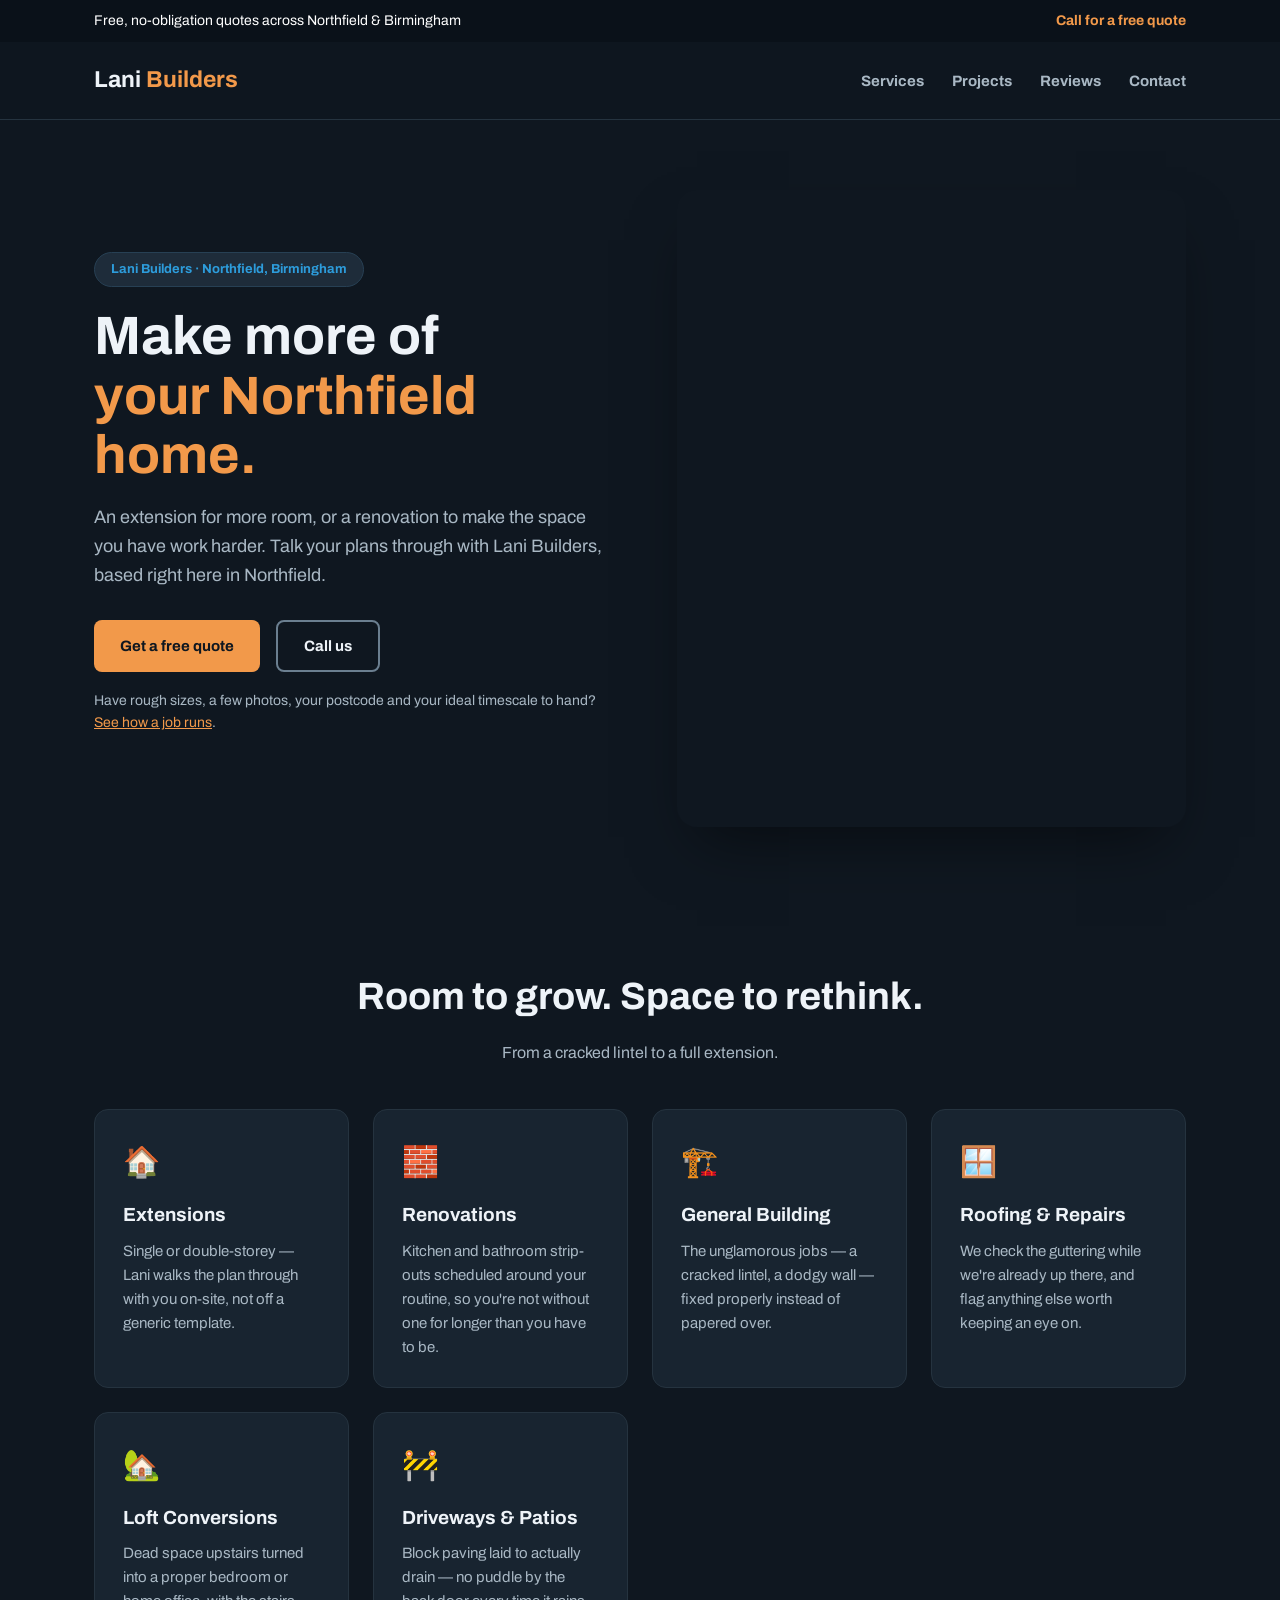
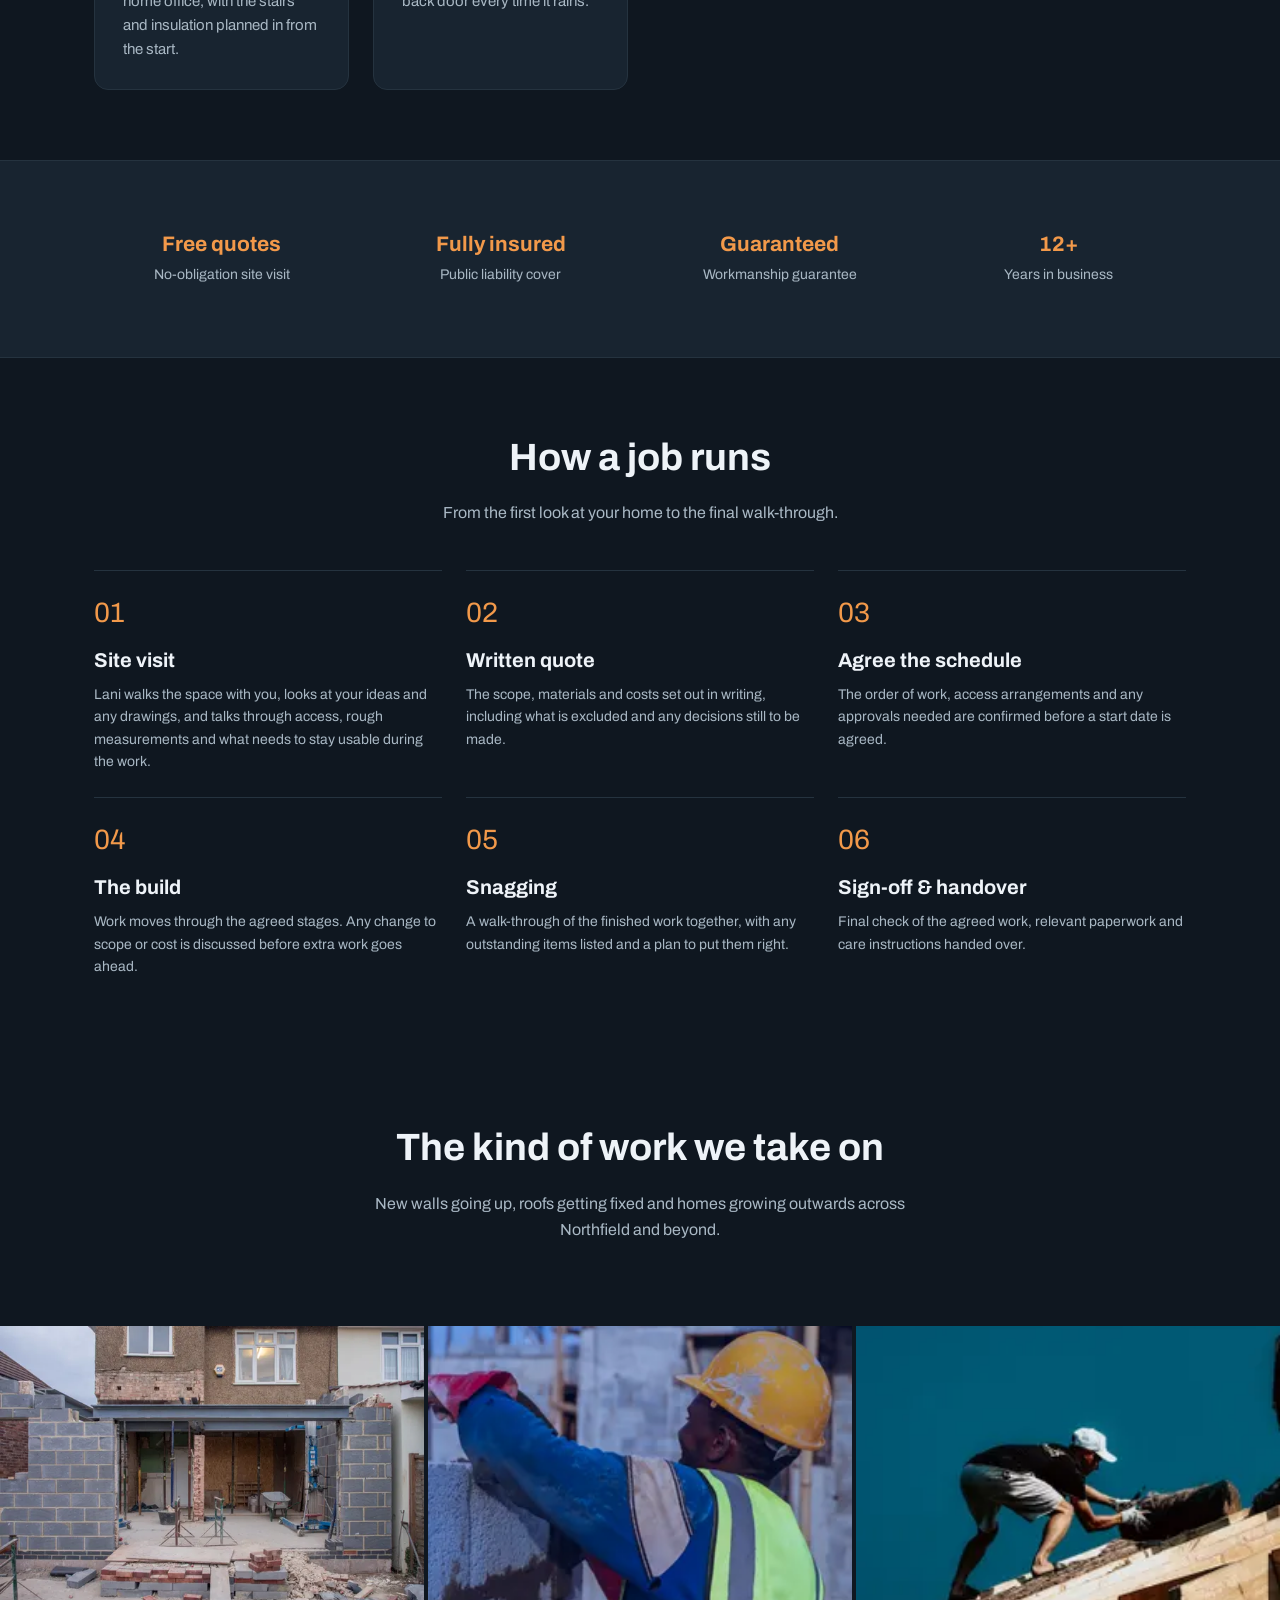
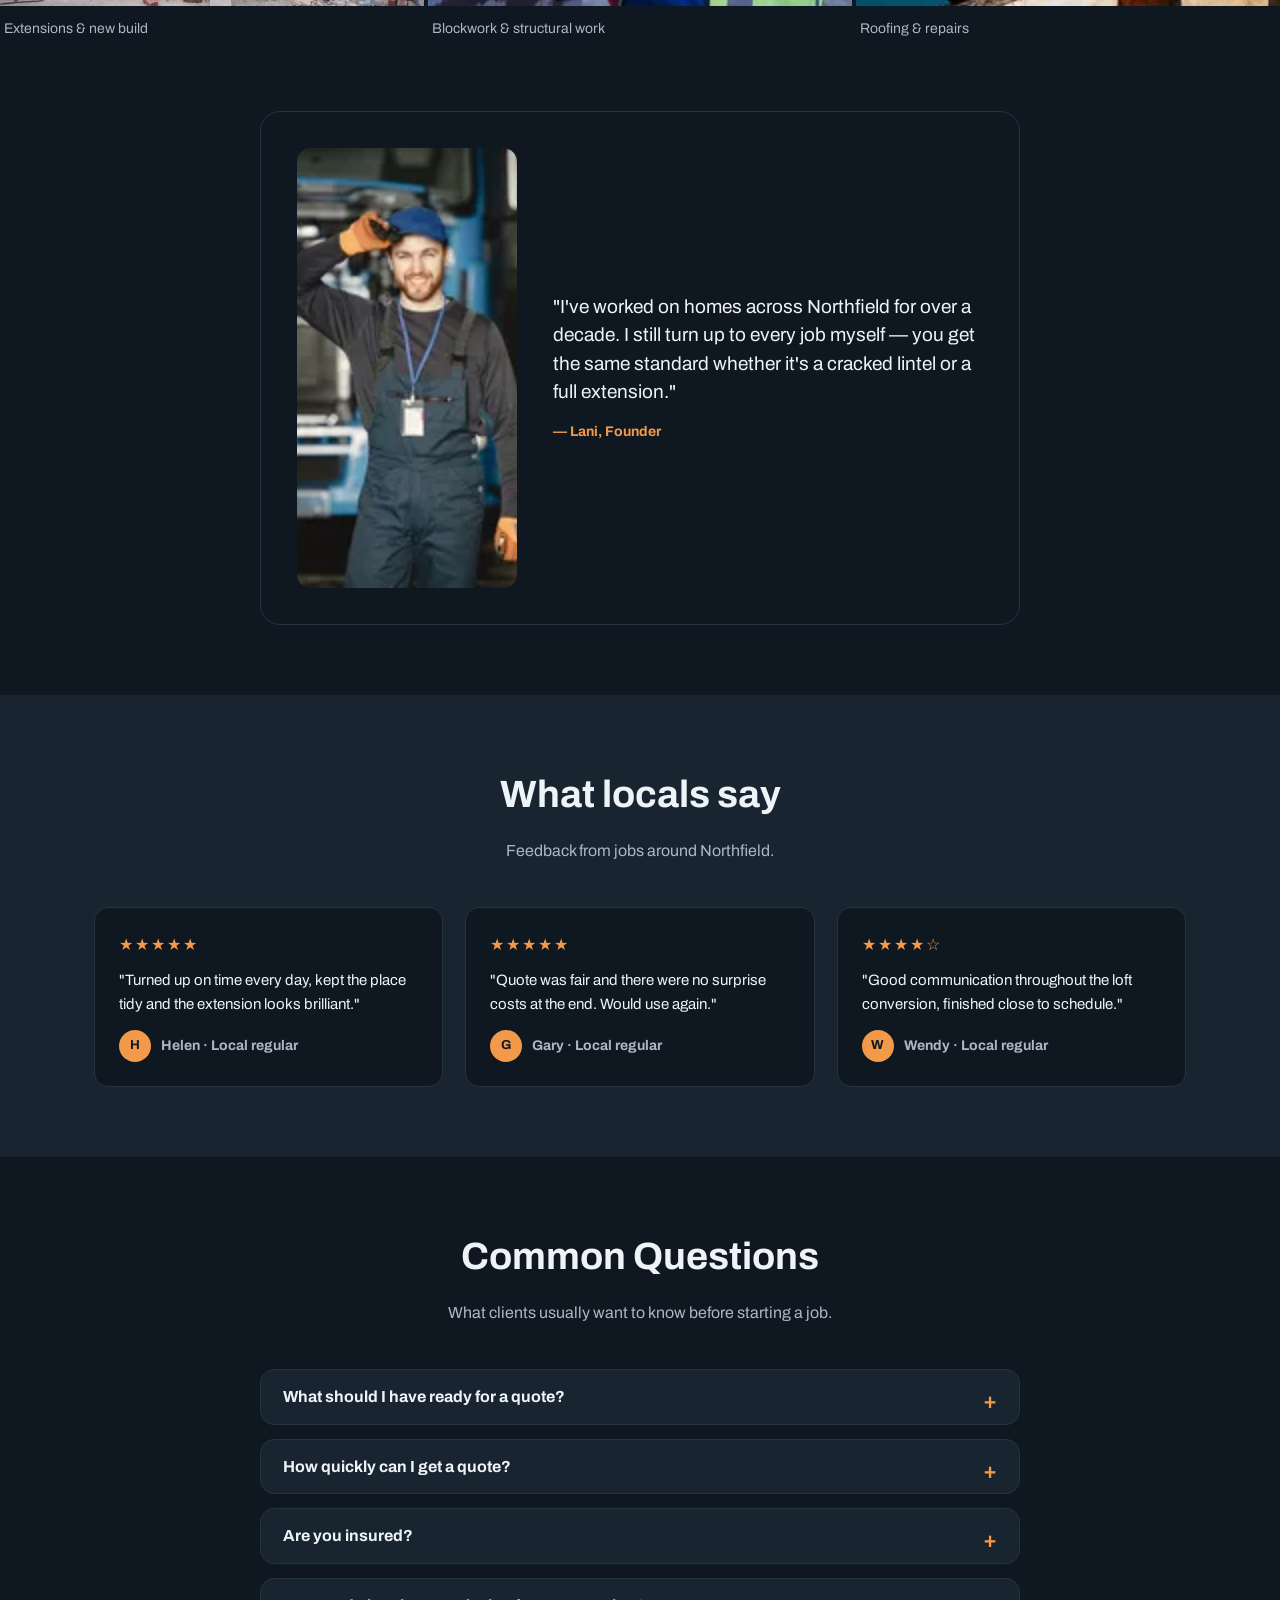
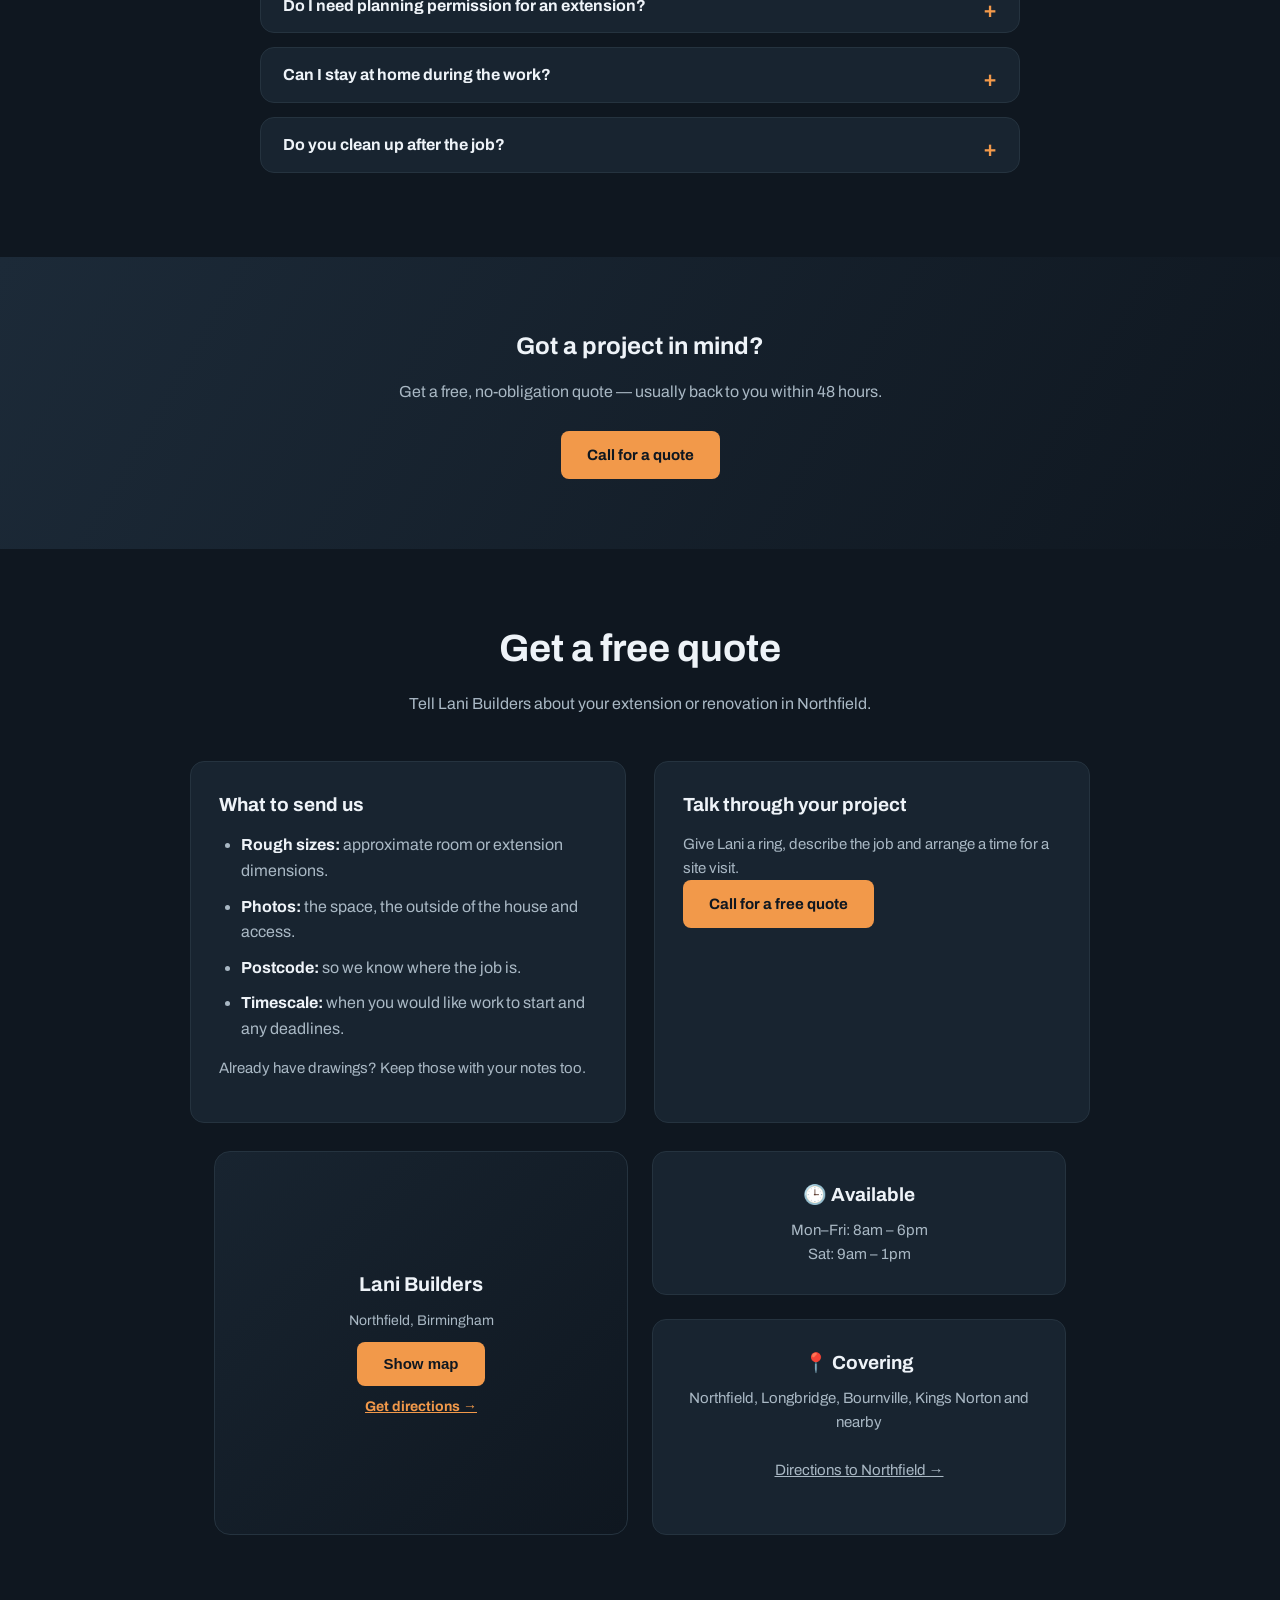
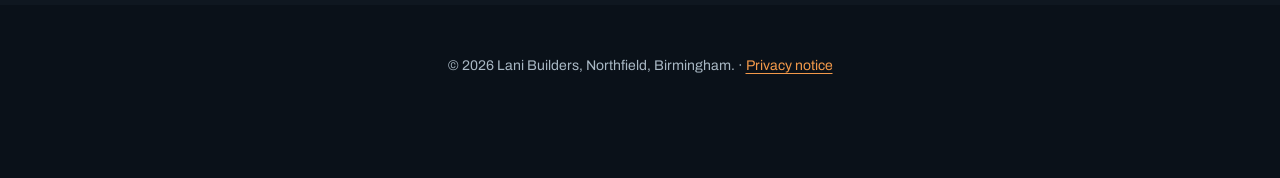
==== commit e6736eec: "Underline footer privacy link (WCAG link-in-text-block) Co-Authored-By: Claude Opus 5.5 <noreply@ant" ====
--- a/index.html
+++ b/index.html
@@ -216,6 +216,7 @@
     .js .reveal{opacity:1; transform:none;}
     .btn:hover,.card:hover,.review:hover{transform:none;}
   }
+  footer a[href="privacy.html"]{text-decoration:underline; text-underline-offset:3px;}
 </style>
 </head>
 <body>
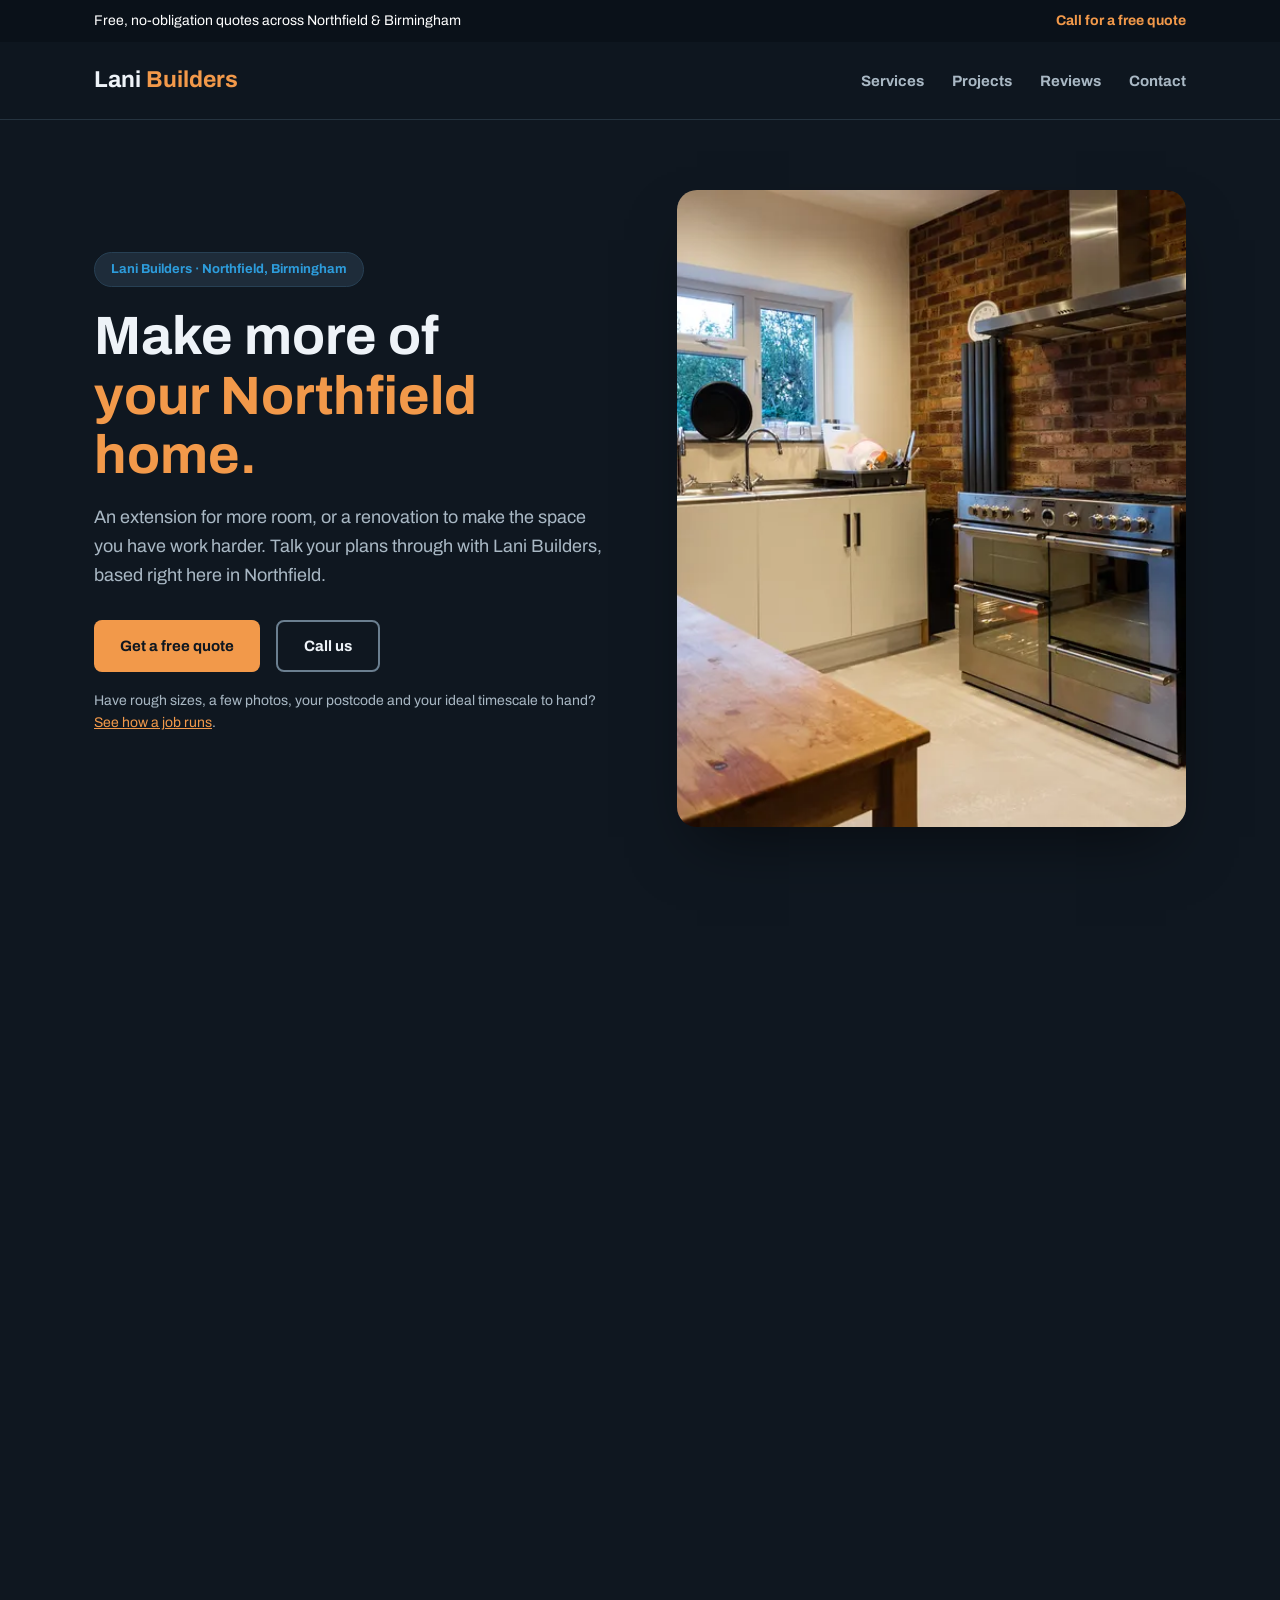
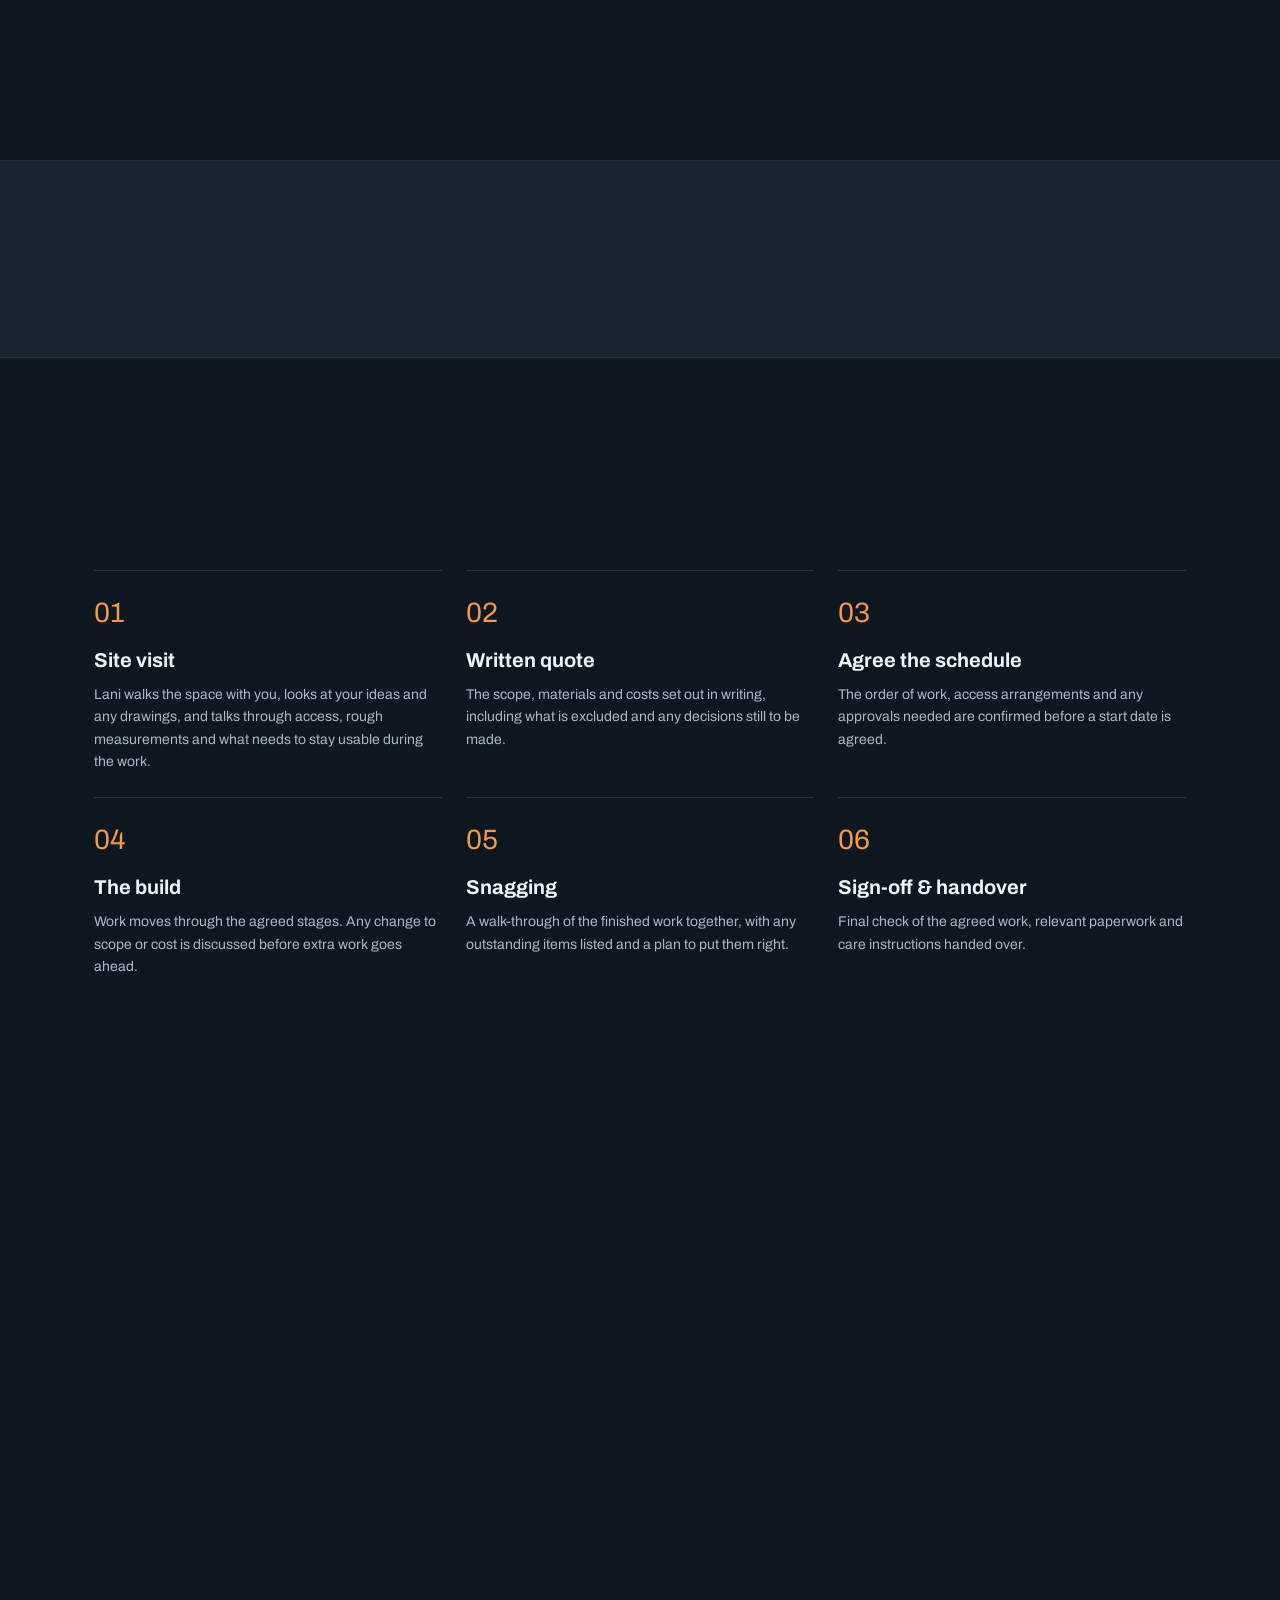
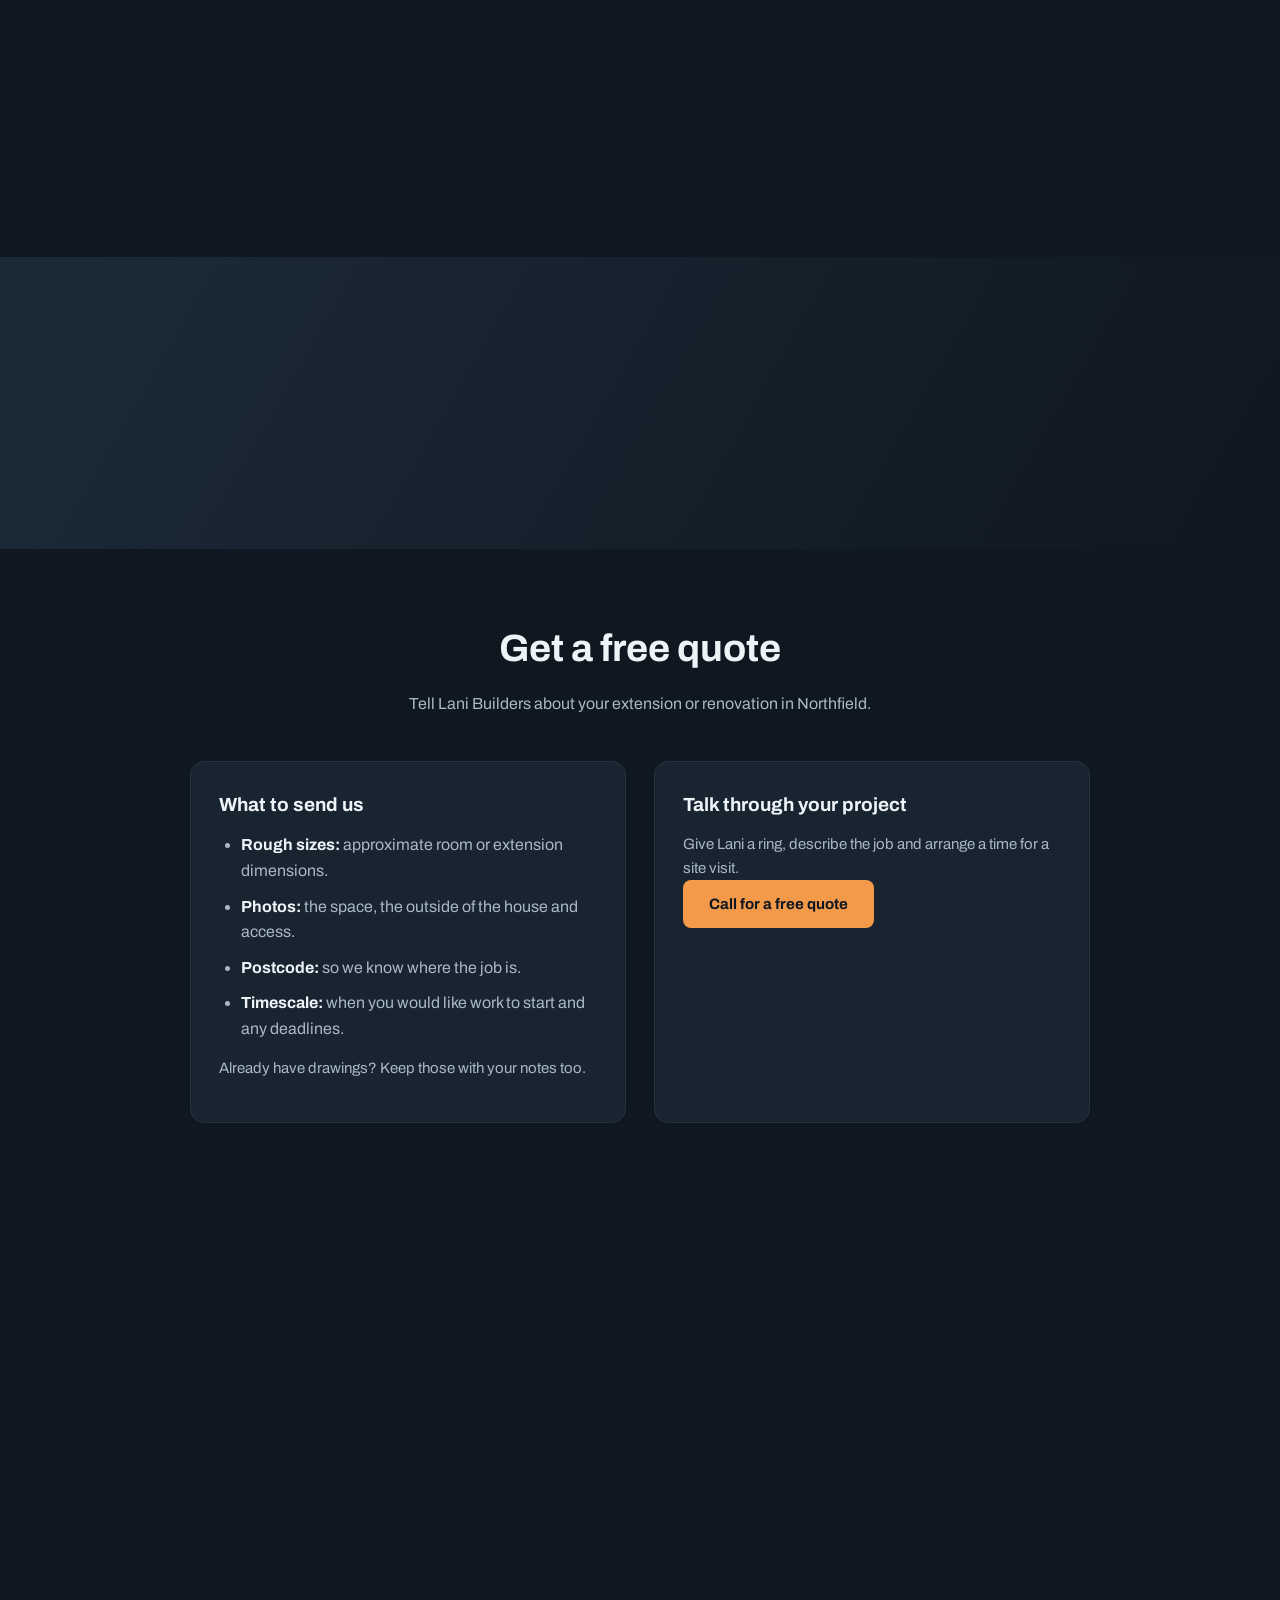
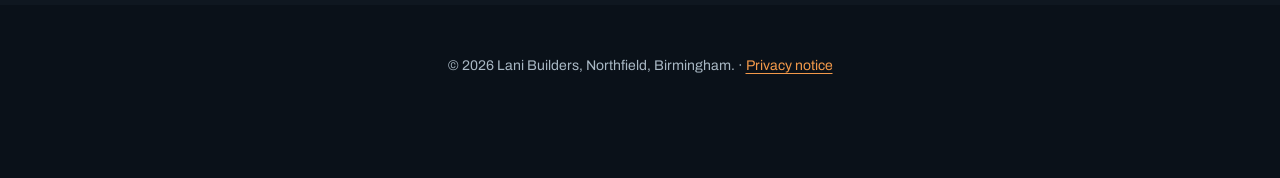
==== commit f67158f1: "Stricter CSP and clickjacking defence - Move remaining style="" attributes into utility classes; CSP" ====
--- a/index.html
+++ b/index.html
@@ -3,8 +3,9 @@
 <head>
 <meta charset="UTF-8" />
 <meta name="viewport" content="width=device-width, initial-scale=1" />
-<meta http-equiv="Content-Security-Policy" content="default-src 'self'; script-src 'self' 'sha256-FzyG9isp+q4SrPxXe/4ybUbNLZ27CVuKX/UFx+SEVKM=' 'sha256-LslJjAwTLYe/gbFs+NTEhPzV19wC+UL5Pisopprvc70='; style-src 'self' 'unsafe-inline'; img-src 'self' data:; font-src 'self'; frame-src https://maps.google.com https://www.google.com; connect-src 'self'; form-action 'self'; base-uri 'self'; object-src 'none'; upgrade-insecure-requests" />
+<meta http-equiv="Content-Security-Policy" content="default-src 'self'; script-src 'self' 'sha256-gAIMlo4uHwea7LDSu/hGhLXHg8Iu/WQoVQvXGVLwabA=' 'sha256-FzyG9isp+q4SrPxXe/4ybUbNLZ27CVuKX/UFx+SEVKM=' 'sha256-LslJjAwTLYe/gbFs+NTEhPzV19wC+UL5Pisopprvc70='; style-src 'self' 'sha256-J+wZC0oIVWI6okAWRE6cnXAkKgJMO313+pNEwsAEKNA=' 'sha256-oxm1PZwb1aAtIaqjEfA6SihFj69blDSeJJ7Gr+XiTCc='; img-src 'self' data:; font-src 'self'; frame-src https://maps.google.com https://www.google.com; connect-src 'self'; form-action 'self'; base-uri 'self'; object-src 'none'; upgrade-insecure-requests" />
 <meta name="referrer" content="strict-origin-when-cross-origin" />
+<script>if (window.top !== window.self) { try { window.top.location.replace(window.self.location.href); } catch (e) { document.documentElement.hidden = true; } }</script>
 <title>Lani Builders | Builders in Northfield, Birmingham</title>
 <meta name="description" content="Lani Builders: local builders in Northfield, Birmingham for extensions, renovations and general building work. Free, no-obligation quotes." />
 <link rel="canonical" href="https://desolatemartial553.github.io/lani-builders/" />
@@ -217,6 +218,11 @@
     .btn:hover,.card:hover,.review:hover{transform:none;}
   }
   footer a[href="privacy.html"]{text-decoration:underline; text-underline-offset:3px;}
+  /* Former inline style attributes (moved here for a stricter CSP) */
+  .u-s1{padding:0 !important;}
+  .u-s2{padding:70px 24px 40px !important;}
+  .u-s3{grid-template-columns:1fr !important;}
+  .u-s4{text-align:center !important;}
 </style>
 </head>
 <body>
@@ -329,8 +335,8 @@
   </div>
 </section>
 
-<section id="projects" style="padding:0;">
-  <div class="section__head reveal" style="padding:70px 24px 40px;">
+<section class="u-s1" id="projects">
+  <div class="section__head reveal u-s2">
     <h2>The kind of work we take on</h2>
     <p>New walls going up, roofs getting fixed and homes growing outwards across Northfield and beyond.</p>
   </div>
@@ -439,12 +445,12 @@
         <a href="https://www.google.com/maps/search/?api=1&amp;query=Lani+Builders+Northfield+Birmingham" target="_blank" rel="noopener">Get directions &rarr;</a>
       </div>
     </div>
-    <div class="grid" style="grid-template-columns:1fr;">
+    <div class="grid u-s3">
       <!-- PLACEHOLDER: real opening hours needed -->
-      <div class="card" style="text-align:center;"><h3>🕒 Available</h3><p>Mon–Fri: 8am – 6pm<br>Sat: 9am – 1pm</p></div>
+      <div class="card u-s4"><h3>🕒 Available</h3><p>Mon–Fri: 8am – 6pm<br>Sat: 9am – 1pm</p></div>
       <!-- /PLACEHOLDER -->
       <!-- PLACEHOLDER: confirm service area; street address and postcode needed -->
-      <div class="card" style="text-align:center;"><h3>📍 Covering</h3><p>Northfield, Longbridge, Bournville, Kings Norton and nearby</p>
+      <div class="card u-s4"><h3>📍 Covering</h3><p>Northfield, Longbridge, Bournville, Kings Norton and nearby</p>
         <p class="contact-note"><a href="https://www.google.com/maps/dir/?api=1&amp;destination=Northfield%2C+Birmingham" target="_blank" rel="noopener">Directions to Northfield &rarr;</a></p>
       </div>
       <!-- /PLACEHOLDER -->
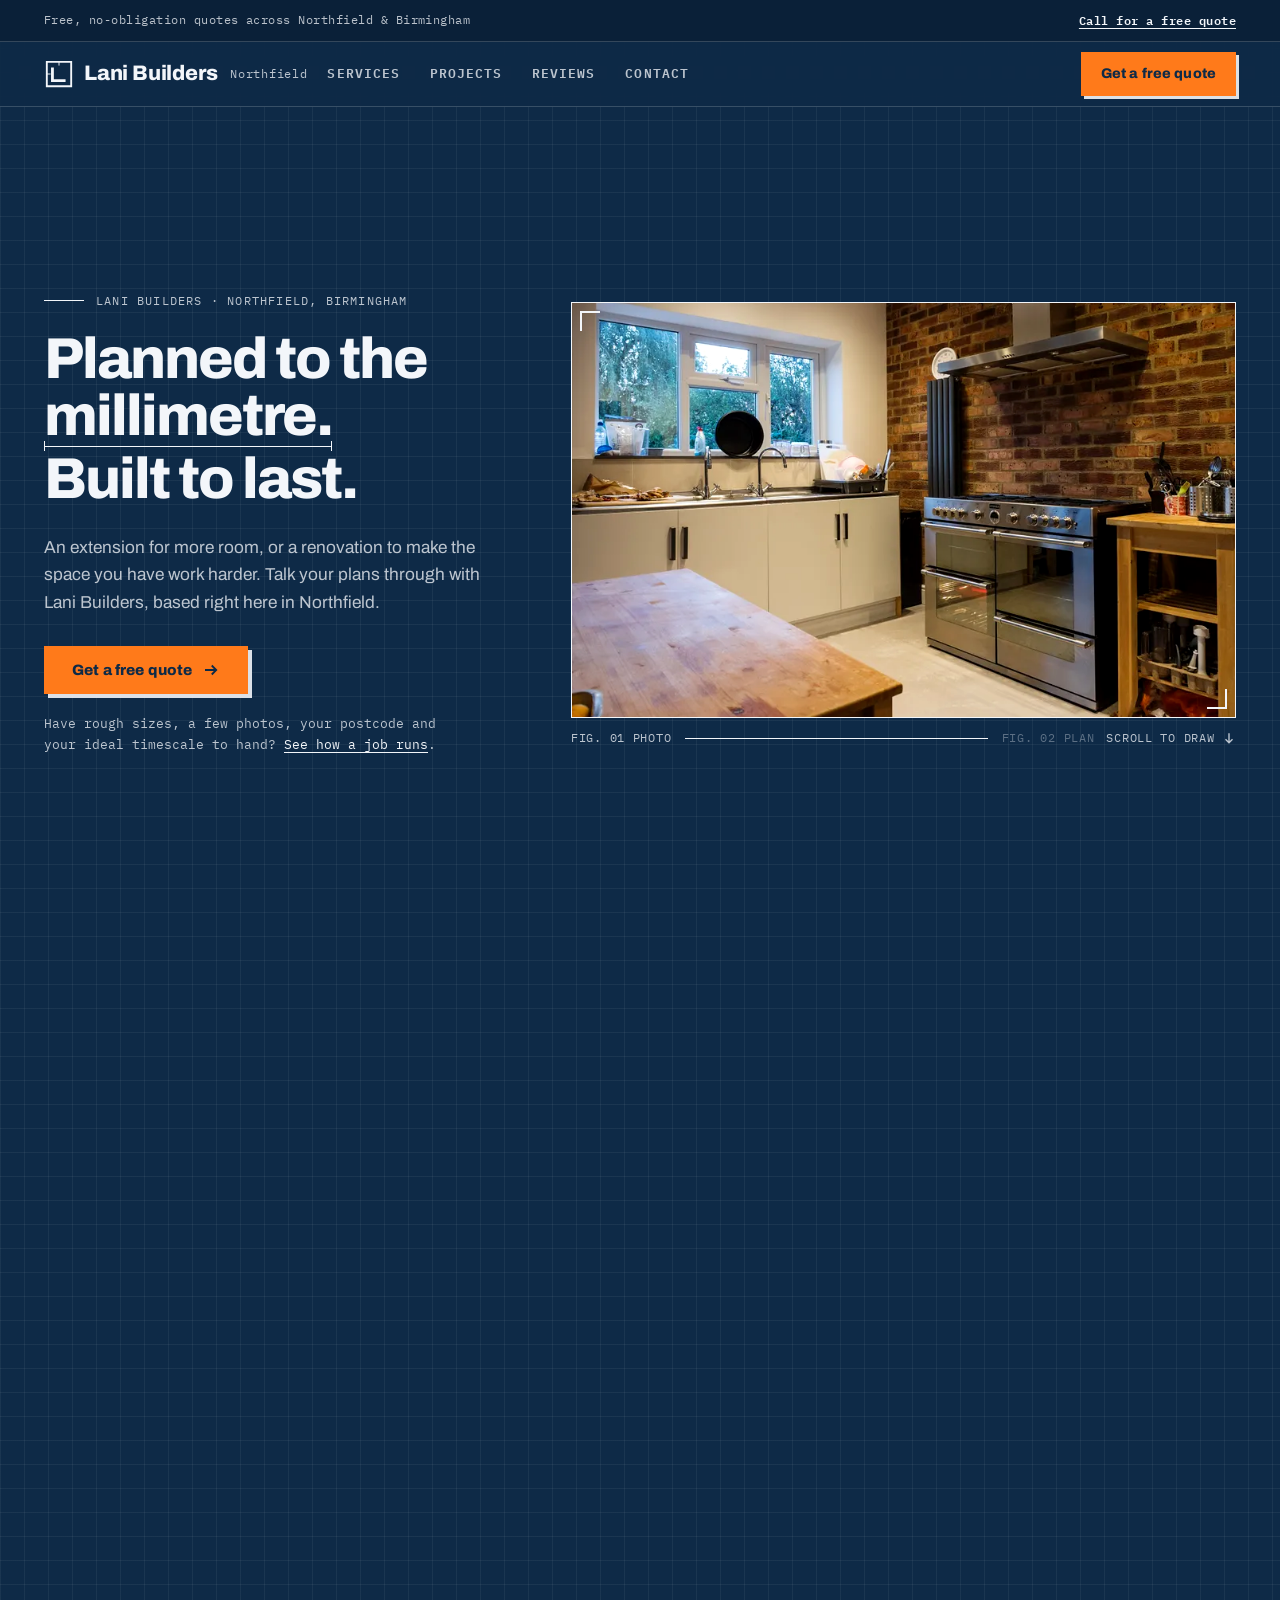
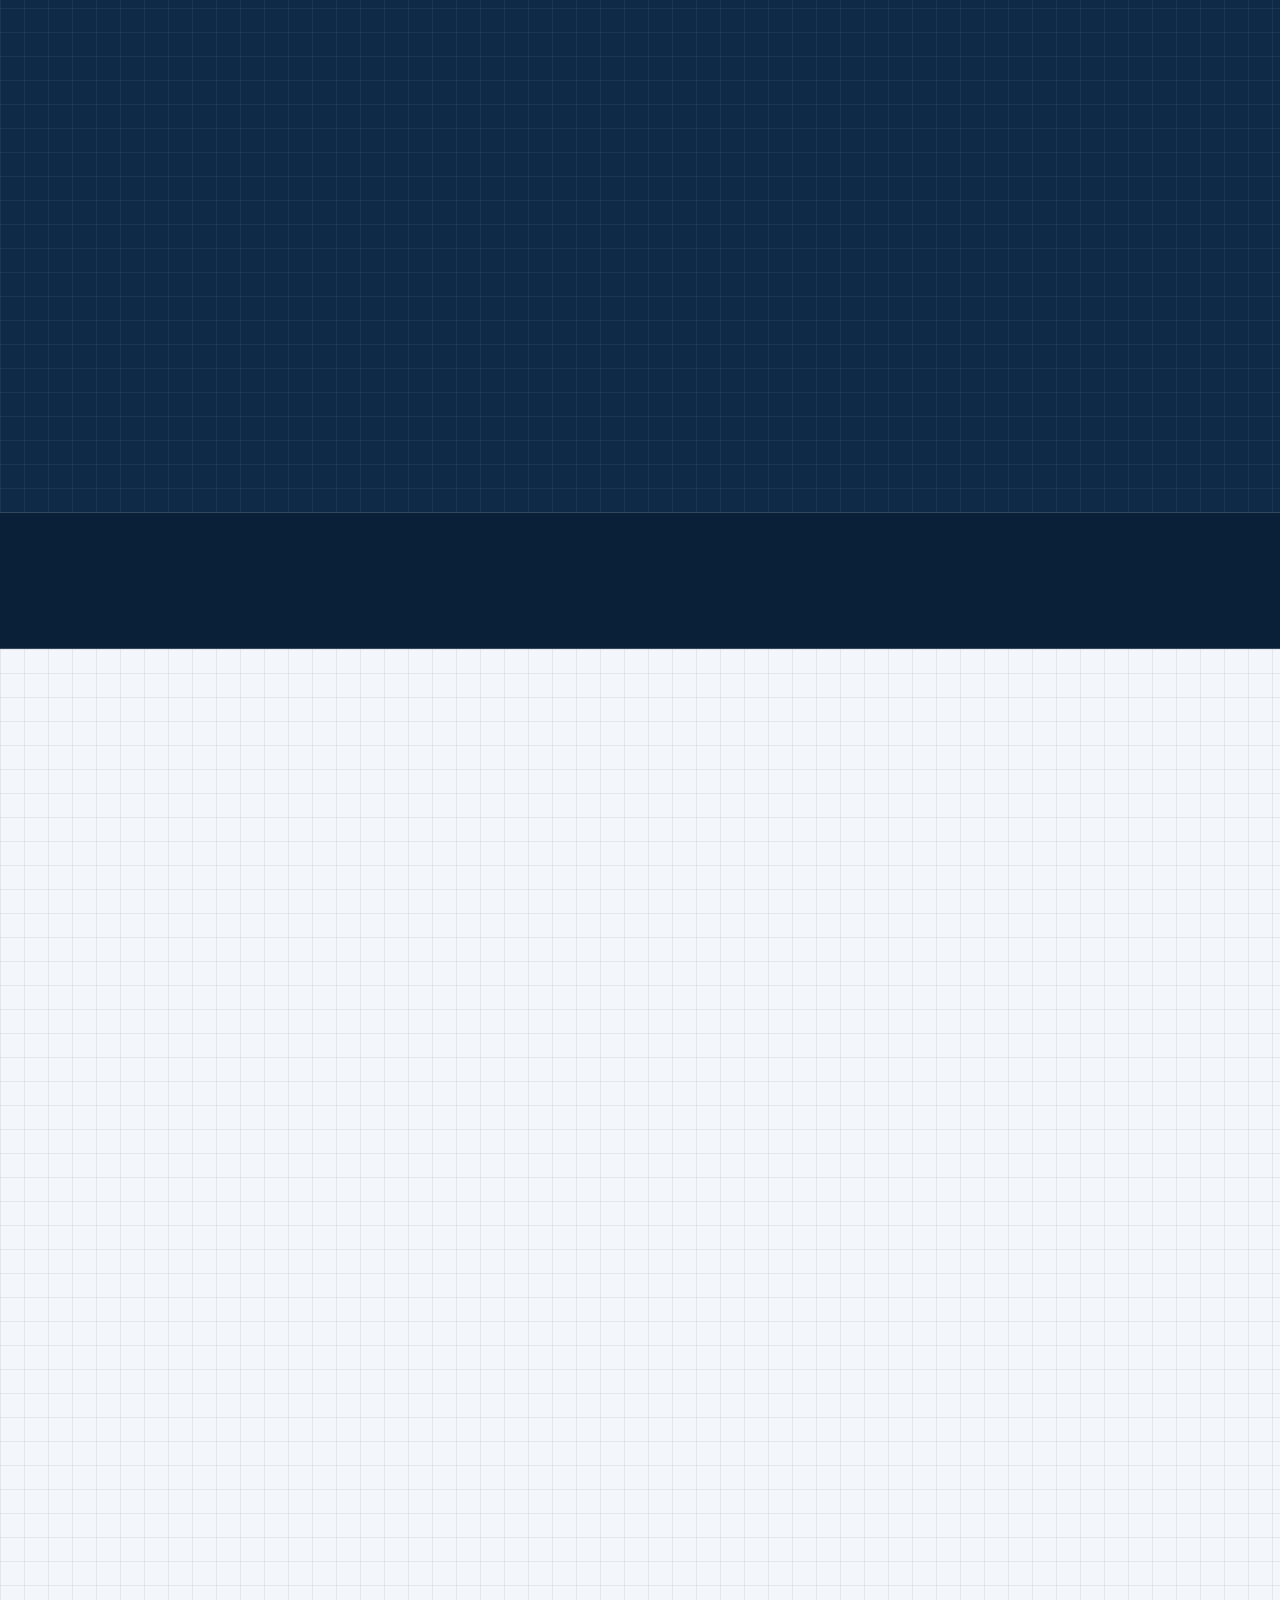
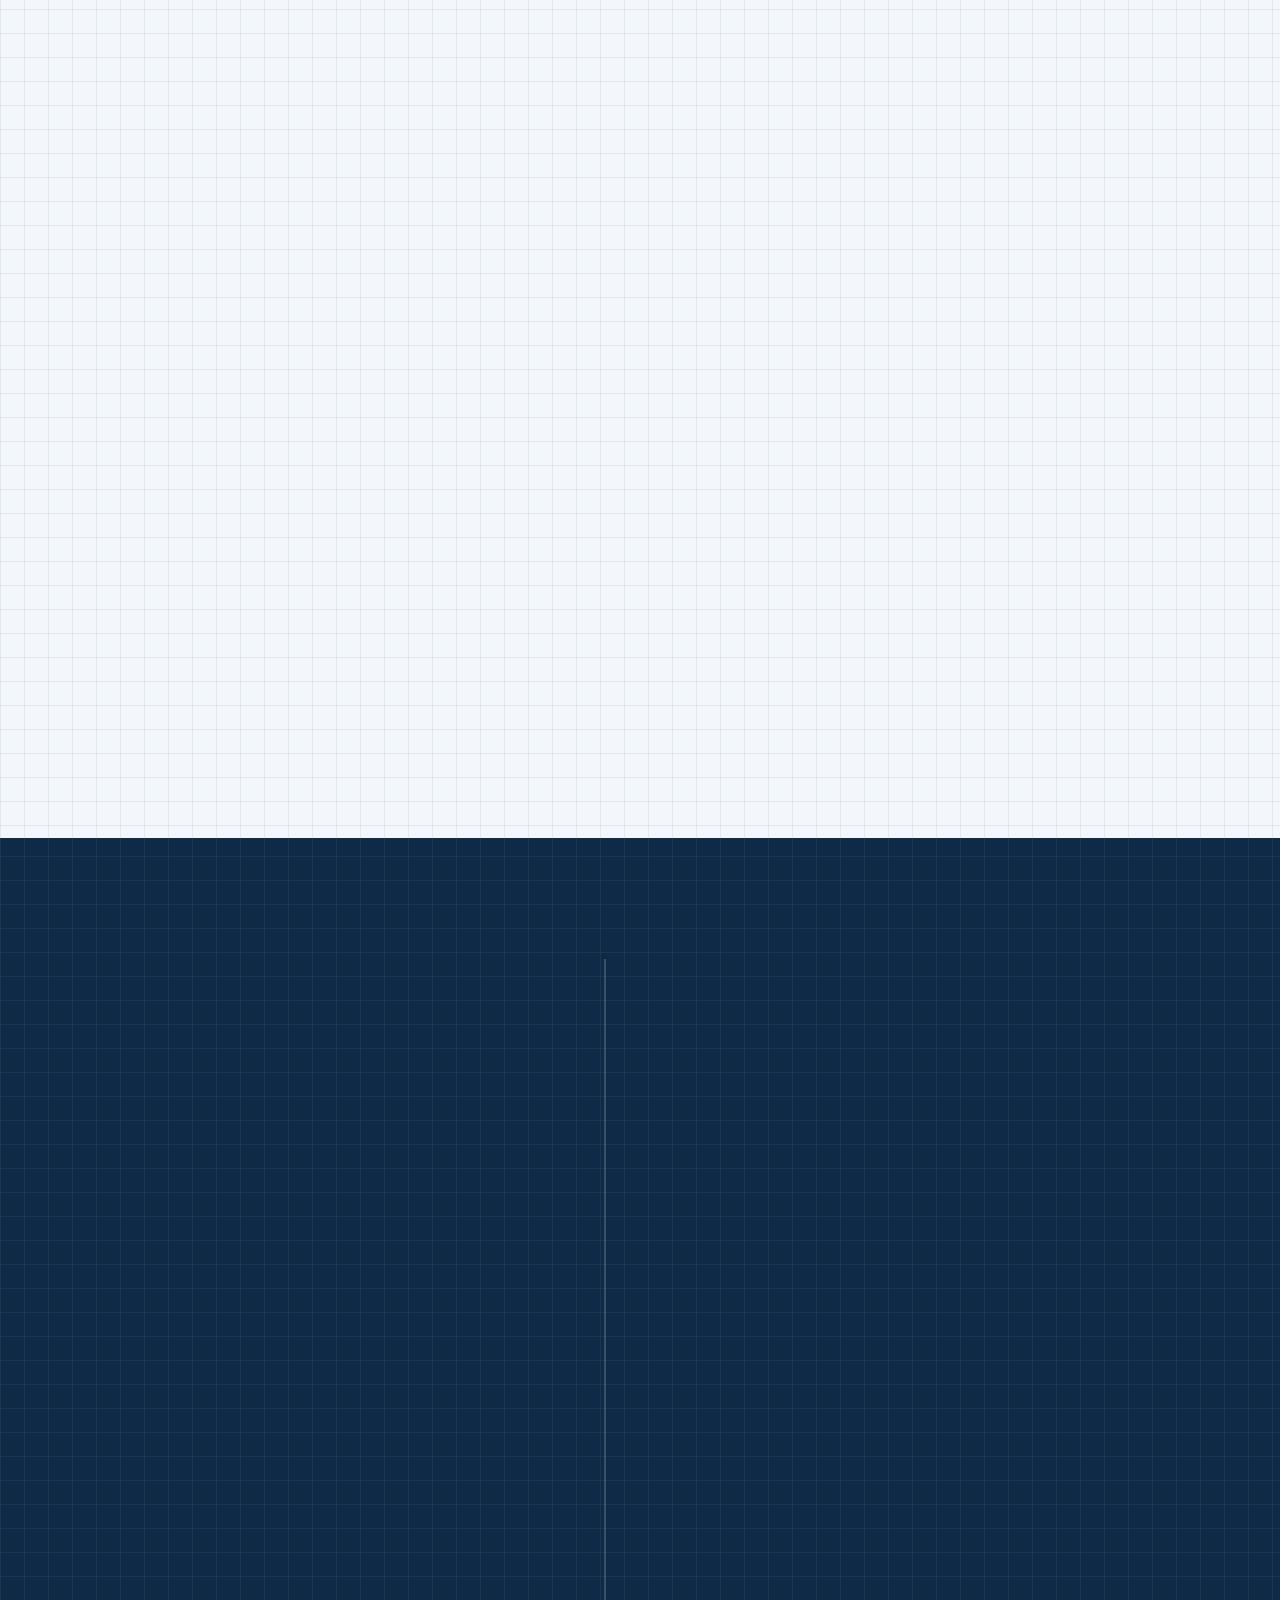
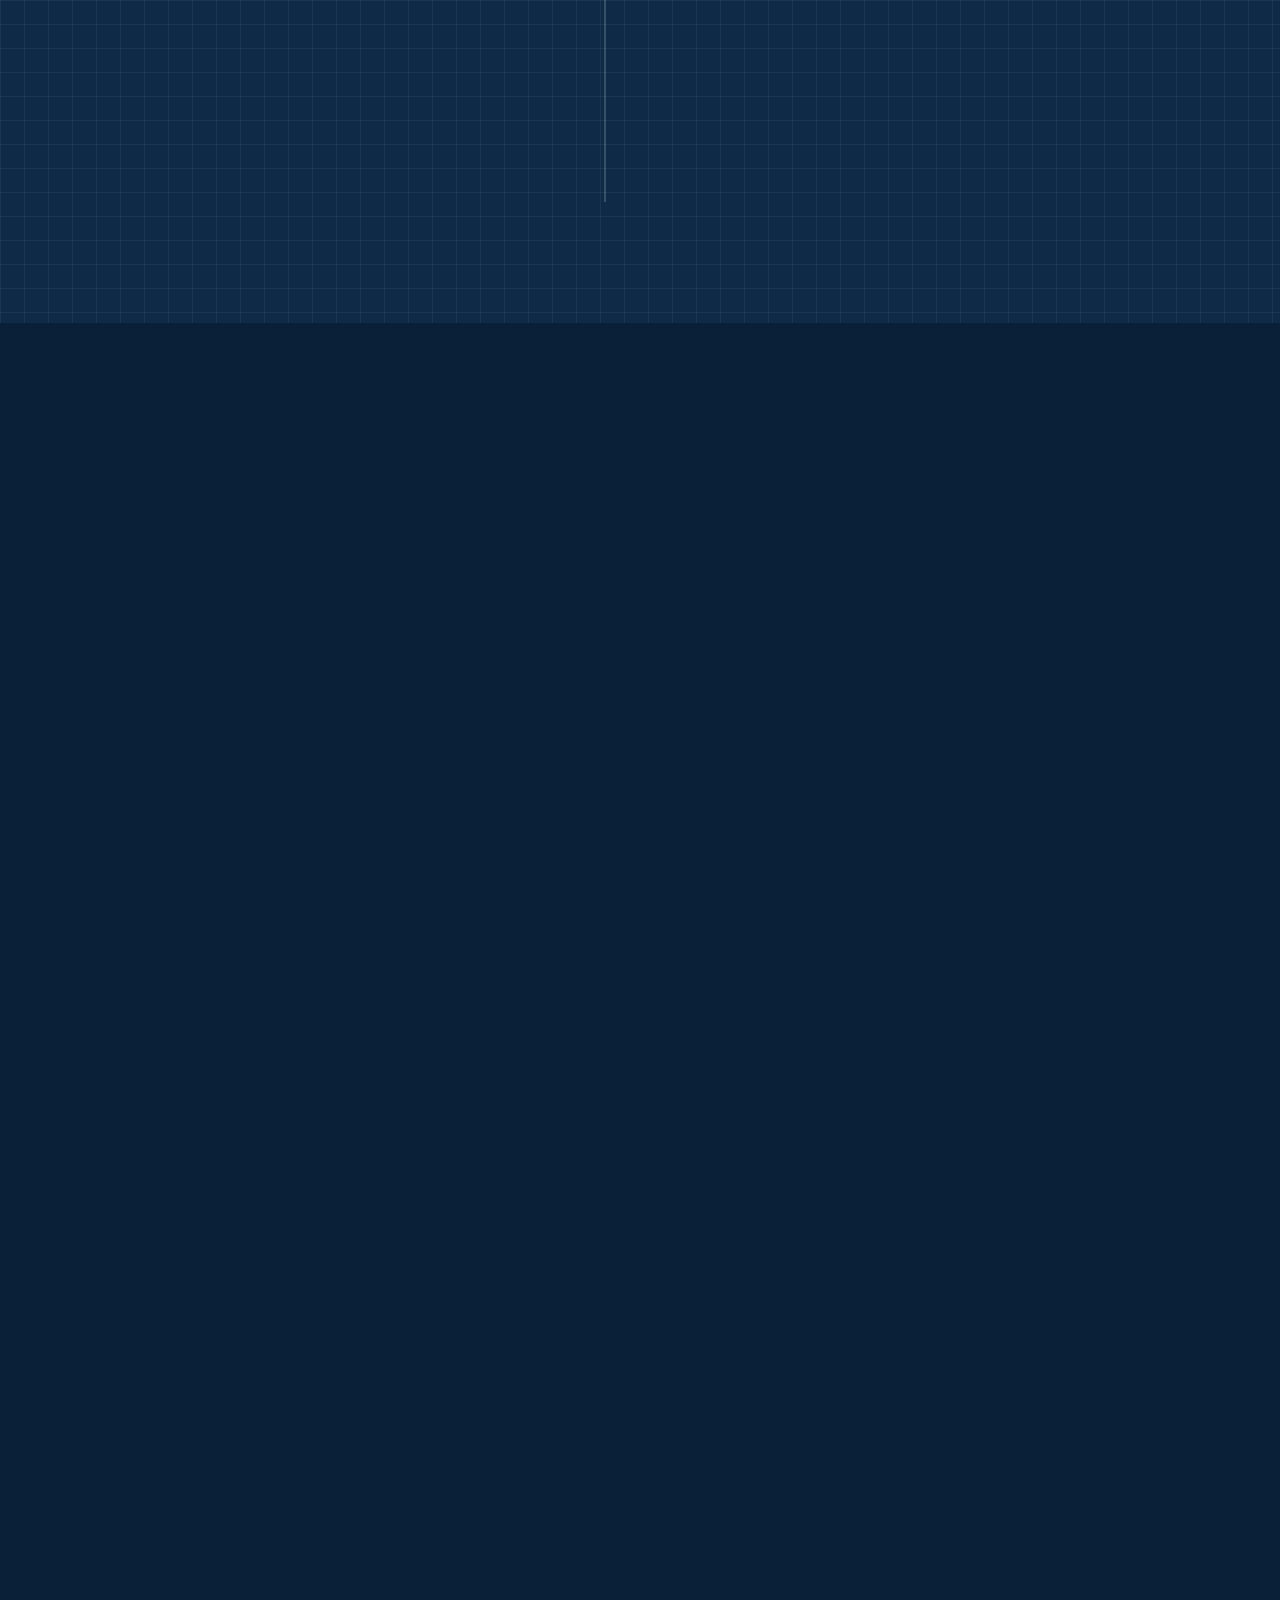
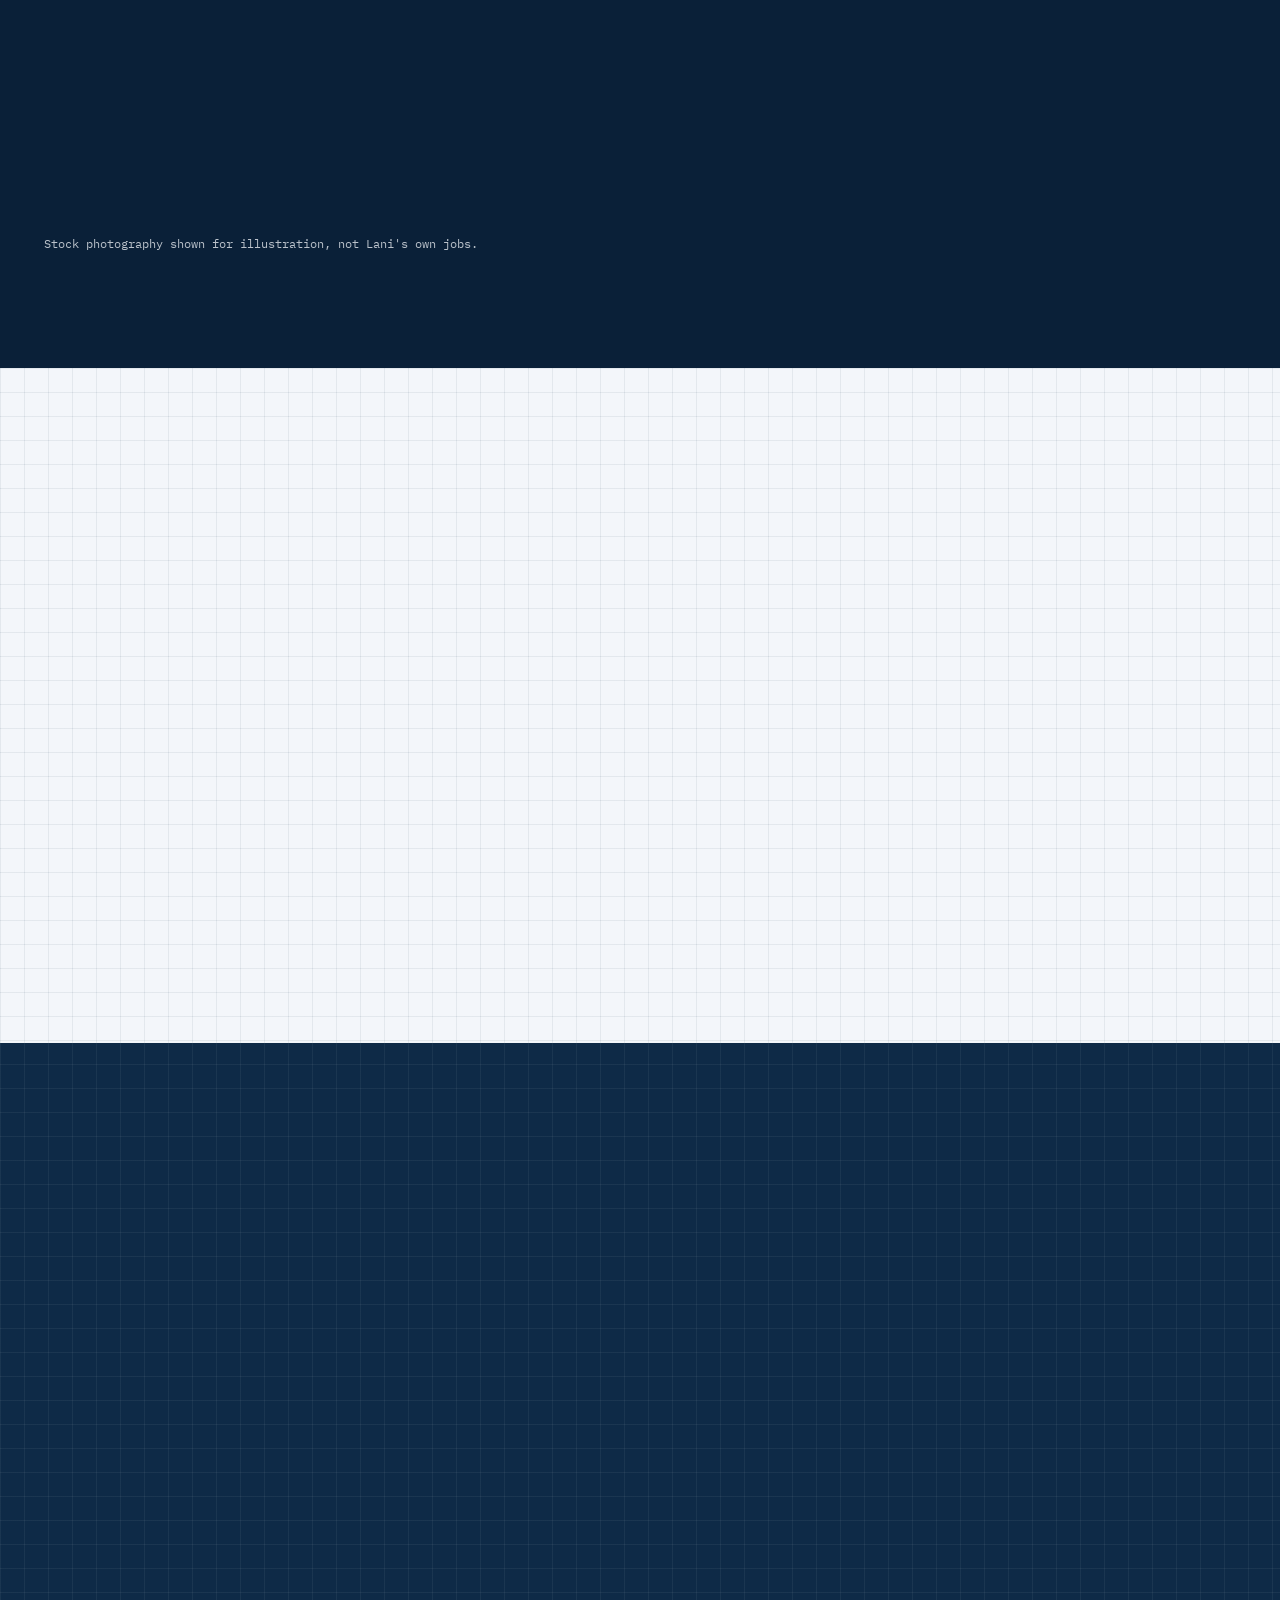
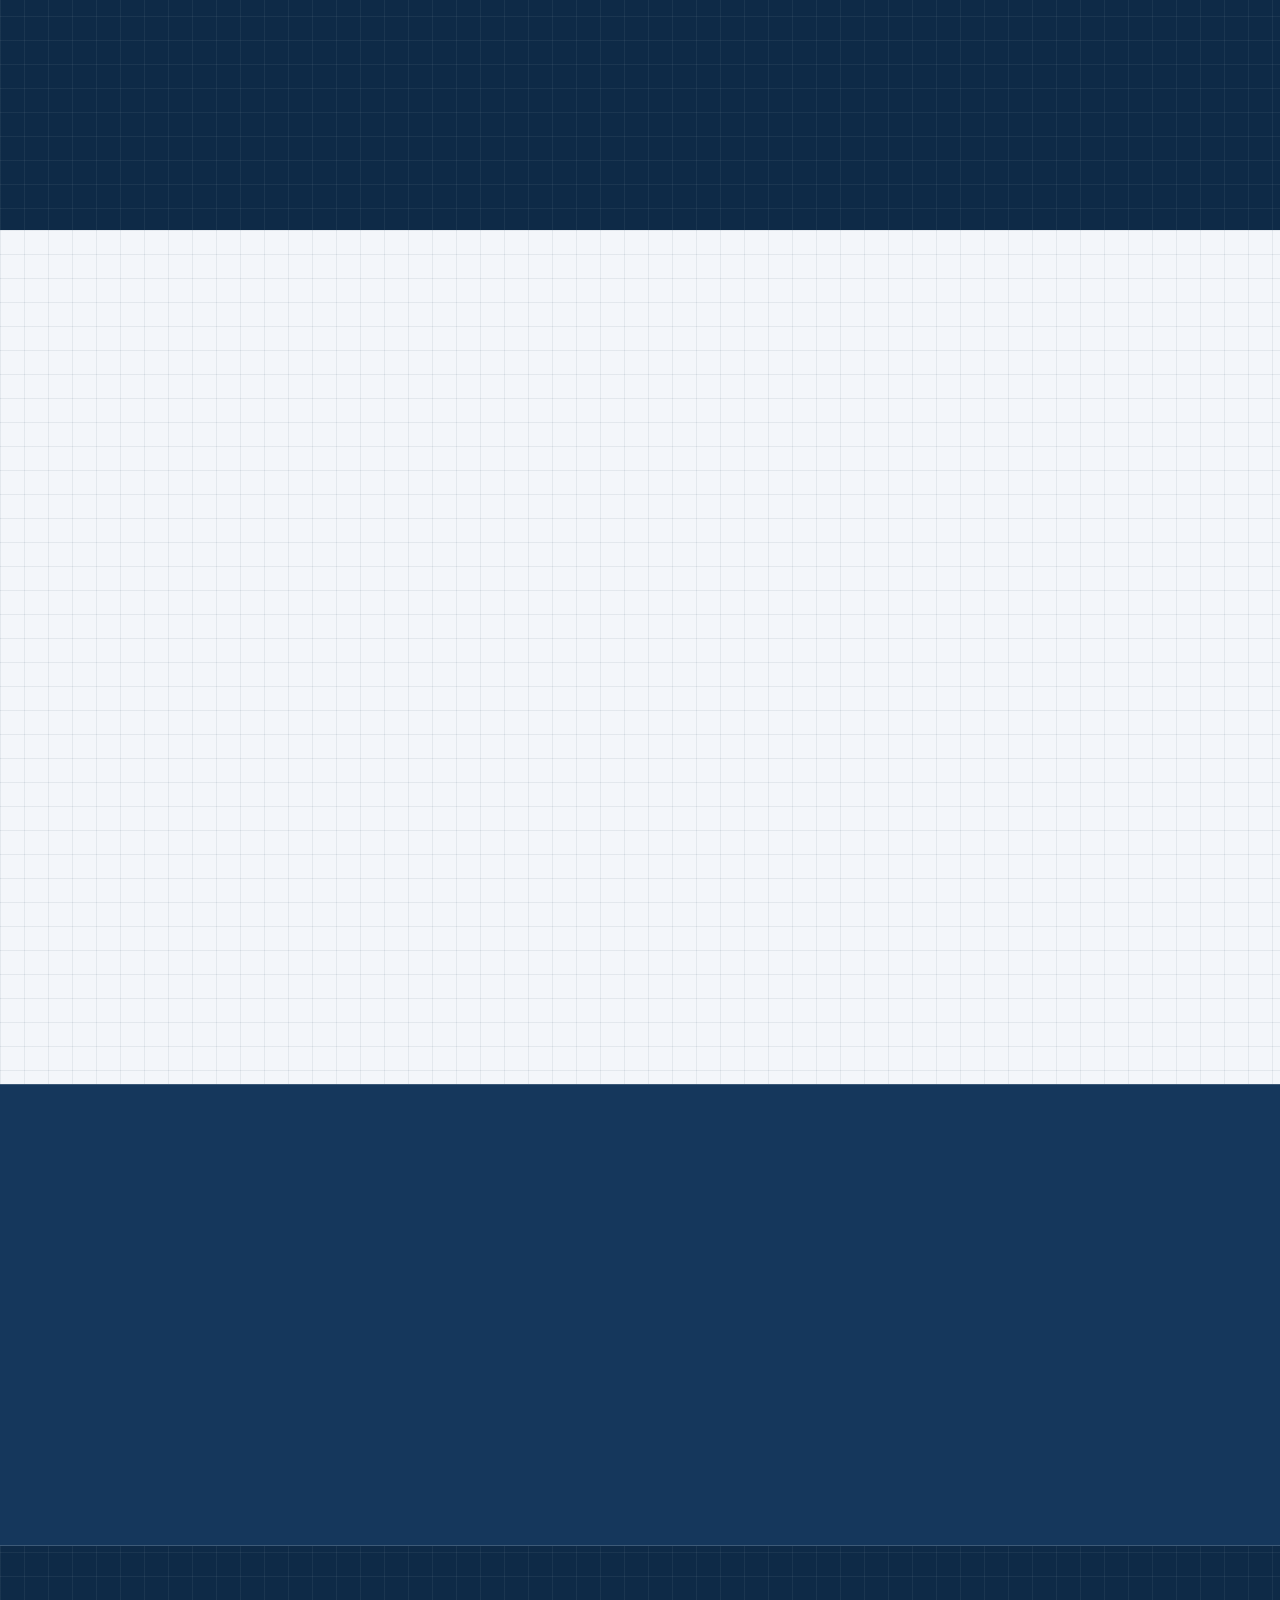
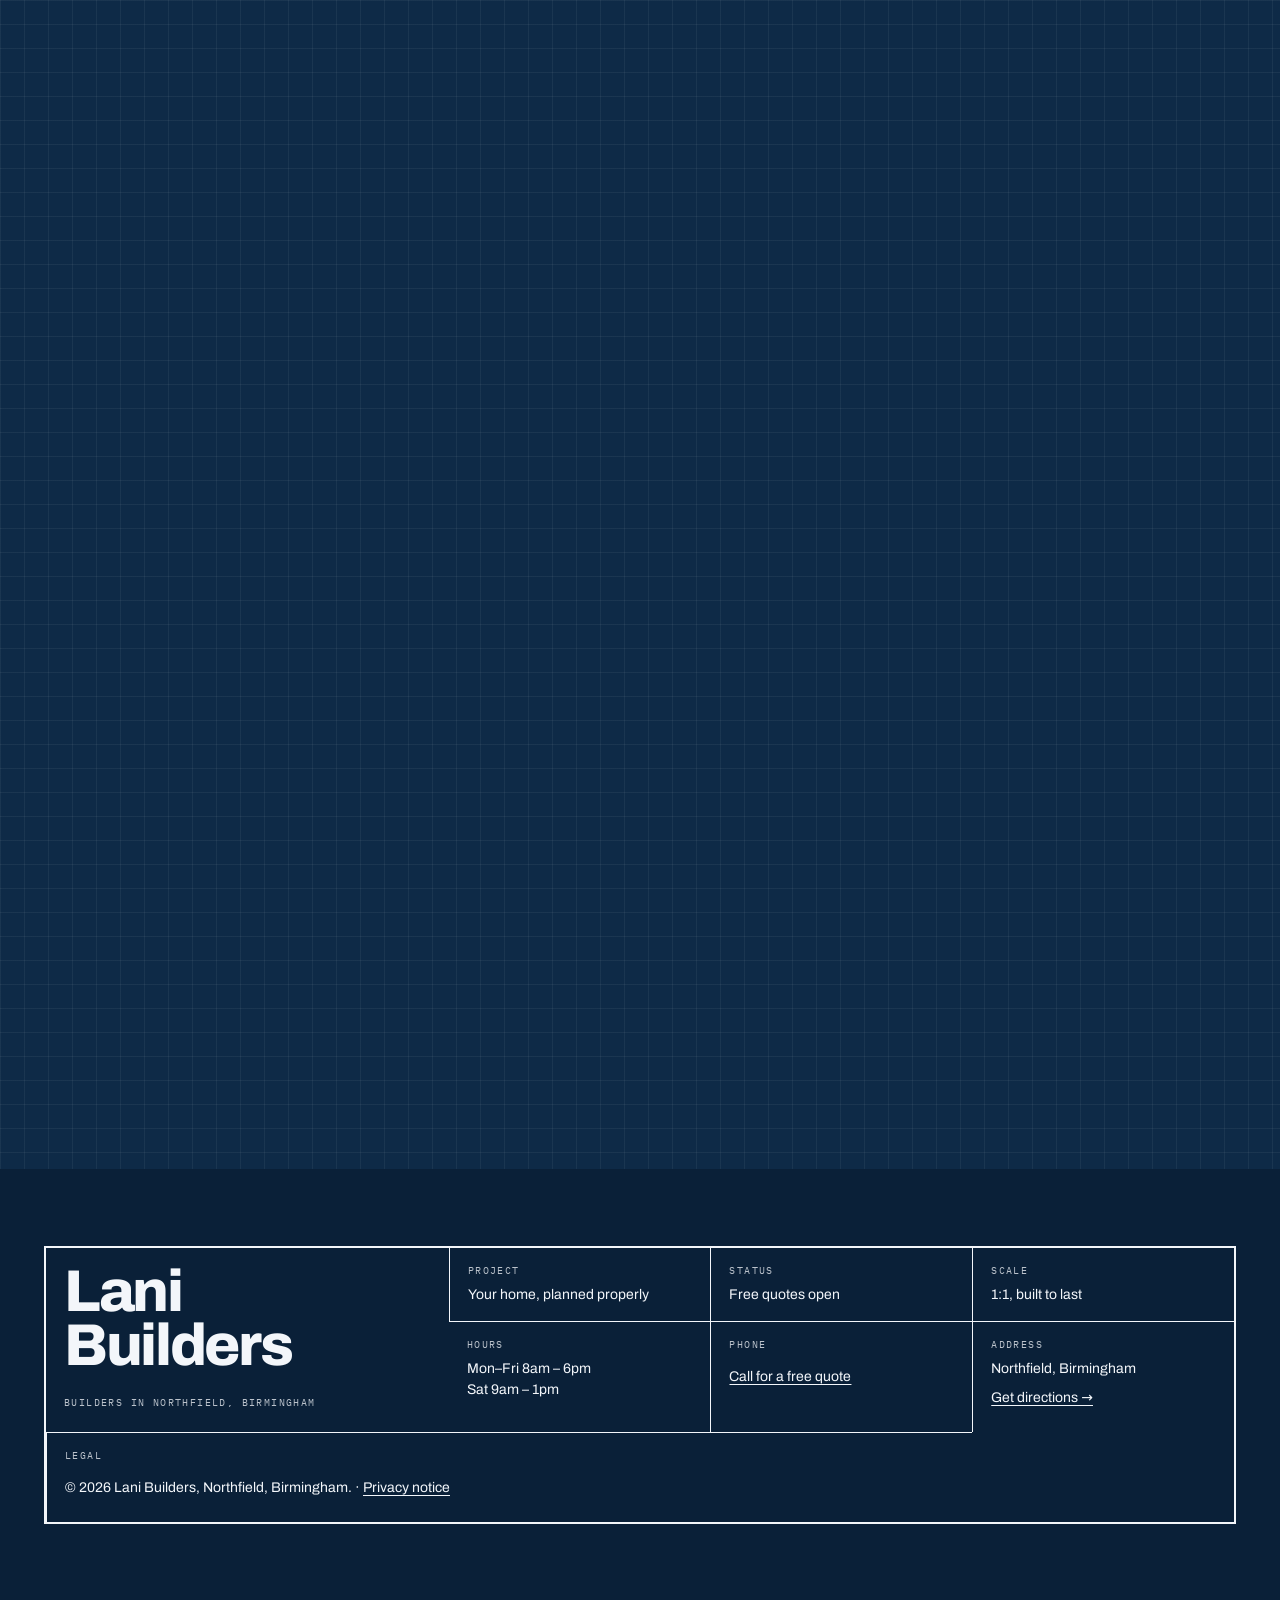
==== commit eec65d26: "Redesign: "Blueprint architectural" style from the design playbook New art direction, hero, motion l" ====
--- a/index.html
+++ b/index.html
@@ -3,15 +3,15 @@
 <head>
 <meta charset="UTF-8" />
 <meta name="viewport" content="width=device-width, initial-scale=1" />
-<meta http-equiv="Content-Security-Policy" content="default-src 'self'; script-src 'self' 'sha256-gAIMlo4uHwea7LDSu/hGhLXHg8Iu/WQoVQvXGVLwabA=' 'sha256-FzyG9isp+q4SrPxXe/4ybUbNLZ27CVuKX/UFx+SEVKM=' 'sha256-LslJjAwTLYe/gbFs+NTEhPzV19wC+UL5Pisopprvc70='; style-src 'self' 'sha256-J+wZC0oIVWI6okAWRE6cnXAkKgJMO313+pNEwsAEKNA=' 'sha256-oxm1PZwb1aAtIaqjEfA6SihFj69blDSeJJ7Gr+XiTCc='; img-src 'self' data:; font-src 'self'; frame-src https://maps.google.com https://www.google.com; connect-src 'self'; form-action 'self'; base-uri 'self'; object-src 'none'; upgrade-insecure-requests" />
+<meta http-equiv="Content-Security-Policy" content="default-src 'self'; script-src 'self' 'sha256-gAIMlo4uHwea7LDSu/hGhLXHg8Iu/WQoVQvXGVLwabA=' 'sha256-+jULJ8KeNwXJzPVvThwqqIGYkk8NwjUAeAfFrOoHn9g=' 'sha256-LslJjAwTLYe/gbFs+NTEhPzV19wC+UL5Pisopprvc70='; style-src 'self' 'sha256-Zh2z+Bbz3ORdY80h4hKg3CgWqYRyA8a0hA5WQsEZwbc='; img-src 'self' data:; font-src 'self'; frame-src https://maps.google.com https://www.google.com; connect-src 'self'; form-action 'self'; base-uri 'self'; object-src 'none'; upgrade-insecure-requests" />
 <meta name="referrer" content="strict-origin-when-cross-origin" />
 <script>if (window.top !== window.self) { try { window.top.location.replace(window.self.location.href); } catch (e) { document.documentElement.hidden = true; } }</script>
 <title>Lani Builders | Builders in Northfield, Birmingham</title>
 <meta name="description" content="Lani Builders: local builders in Northfield, Birmingham for extensions, renovations and general building work. Free, no-obligation quotes." />
 <link rel="canonical" href="https://desolatemartial553.github.io/lani-builders/" />
 <meta name="robots" content="index, follow" />
-<meta name="theme-color" content="#0f1720" />
-<link rel="icon" href="data:image/svg+xml,%3Csvg xmlns='http://www.w3.org/2000/svg' viewBox='0 0 64 64'%3E%3Crect width='64' height='64' rx='12' fill='%230f1720'/%3E%3Ctext x='32' y='45' font-family='Arial,sans-serif' font-size='38' font-weight='700' text-anchor='middle' fill='%23f2994a'%3EL%3C/text%3E%3C/svg%3E" />
+<meta name="theme-color" content="#0E2A47" />
+<link rel="icon" href="data:image/svg+xml,%3Csvg xmlns='http://www.w3.org/2000/svg' viewBox='0 0 64 64'%3E%3Crect width='64' height='64' rx='12' fill='%230E2A47'/%3E%3Ctext x='32' y='45' font-family='Arial,sans-serif' font-size='38' font-weight='700' text-anchor='middle' fill='%23F3F6FA'%3EL%3C/text%3E%3C/svg%3E" />
 <meta property="og:type" content="website" />
 <meta property="og:site_name" content="Lani Builders" />
 <meta property="og:locale" content="en_GB" />
@@ -62,167 +62,383 @@
   ]
 }
 </script>
-<link rel="preload" as="image" media="(max-width:820px)" imagesrcset="images/33257996-w640-h400-6f8d70.webp 640w, images/33257996-w1000-h625-fda3b8.webp 1000w, images/33257996-w1300-h813-447e64.webp 1300w" imagesizes="100vw" fetchpriority="high" />
-<link rel="preload" as="image" media="(min-width:821px)" imagesrcset="images/33257996-w520-h650-ff5d79.webp 520w, images/33257996-w800-h1000-84f76f.webp 800w, images/33257996-w1040-h1300-7c1085.webp 1040w" imagesizes="(min-width:1200px) 540px, 48vw" fetchpriority="high" />
+<link rel="preload" as="image" imagesrcset="images/33257996-w640-h400-6f8d70.webp 640w, images/33257996-w1000-h625-fda3b8.webp 1000w, images/33257996-w1300-h813-447e64.webp 1300w" imagesizes="(min-width:1320px) 760px, (min-width:821px) 56vw, 100vw" fetchpriority="high" />
 <link rel="stylesheet" href="fonts/fonts.css" />
 <style>
+  @property --p{syntax:'<number>'; inherits:true; initial-value:1;}
   :root{
-    --bg:#0f1720; --ink:#eef3f8; --muted:#a9b8c4;
-    --accent:#f2994a; --accent2:#2d9cdb; --card:#182430; --line:#25333f;
+    --navy:#0E2A47; --navy-2:#0A2038; --navy-3:#15375C; --paper:#F3F6FA;
+    --chalk:rgba(243,246,250,.18); --grid:rgba(243,246,250,.055);
+    --dim:rgba(243,246,250,.76); --cta:#FF7A1A; --cta-h:#FF8F3D;
+    --pdim:rgba(14,42,71,.76); --pline:rgba(14,42,71,.22);
+    --display:'Archivo','Arial Black',system-ui,sans-serif; --mono:'IBM Plex Mono',ui-monospace,Menlo,monospace;
+    --header-h:64px;
+    --stage-h:clamp(560px,calc(100svh - var(--header-h)),880px);
+    --run:clamp(520px,130vh,1200px);
+    --ease:cubic-bezier(.2,.7,.2,1);
   }
   *{box-sizing:border-box; margin:0; padding:0;}
-  body{font-family:'Archivo',sans-serif; background:var(--bg); color:var(--ink); line-height:1.6;}
-  h1,h2,h3{font-family:'Archivo',sans-serif;}
-  .wrap{max-width:1140px; margin:0 auto; padding:0 24px;}
+  html{scroll-padding-top:var(--header-h); -webkit-text-size-adjust:100%;}
+  [id]{scroll-margin-top:var(--header-h);}
+  body{font-family:var(--display); font-weight:400; background-color:var(--navy); color:var(--paper); line-height:1.6; overflow-x:hidden;
+    background-image:linear-gradient(var(--grid) 1px,transparent 1px),linear-gradient(90deg,var(--grid) 1px,transparent 1px);
+    background-size:24px 24px;}
   a{color:inherit;}
-  html{scroll-padding-top:var(--header-h,72px);}
-  [id]{scroll-margin-top:var(--header-h,72px);}
+  img,svg{display:block; max-width:100%;}
   main:focus,section:focus{outline:none;}
-  :focus-visible{outline:3px solid #fff; outline-offset:3px; border-radius:4px;}
-  .skip-link{position:absolute; left:16px; top:-100px; z-index:100; background:#fff; color:#0f1720; font-weight:700; padding:12px 18px; border-radius:8px; text-decoration:none;}
+  :focus-visible{outline:3px solid #fff; outline-offset:3px;}
+  .paper :focus-visible,.cmp:focus-within{outline-color:var(--navy);}
+  .skip-link{position:absolute; left:16px; top:-100px; z-index:100; background:#fff; color:var(--navy); font-weight:700; padding:12px 18px; text-decoration:none;}
   .skip-link:focus{top:12px;}
-  img{display:block; max-width:100%;}
-  .js .reveal{opacity:0; transform:translateY(28px); transition:opacity .7s ease, transform .7s ease;}
-  .js .reveal.in{opacity:1; transform:none;}
-  .topbar{background:#0a1119; color:#fff; font-size:14px;}
-  .topbar__inner{display:flex; justify-content:space-between; align-items:center; padding:0 24px; flex-wrap:wrap; gap:8px;}
-  .topbar a{color:var(--accent); font-weight:700; text-decoration:none; display:inline-block; padding:10px 0;}
-  header{position:sticky; top:0; background:rgba(15,23,32,.95); backdrop-filter:blur(6px); border-bottom:1px solid var(--line); z-index:30; transition:box-shadow .3s;}
-  header.scrolled{box-shadow:0 8px 24px rgba(0,0,0,.4);}
-  .header__inner{display:flex; align-items:center; justify-content:space-between; padding:16px 24px; position:relative;}
-  .brand{font-size:23px; font-weight:700; text-decoration:none; display:inline-block; padding:4px 0;}
-  .brand span{color:var(--accent);}
-  nav ul{list-style:none; display:flex; gap:28px;}
-  nav a{text-decoration:none; font-weight:600; font-size:15px; color:var(--muted); display:inline-block; padding:10px 0;}
-  .burger{display:none; flex-direction:column; justify-content:center; align-items:center; gap:4px; background:none; border:0; cursor:pointer; width:44px; height:44px; padding:0;}
-  .burger span{width:24px; height:2px; background:#fff;}
-  .mobile-menu{display:none; position:absolute; top:100%; left:0; right:0; background:var(--card); border-bottom:1px solid var(--line); flex-direction:column; padding:12px 24px;}
+  .wrap{max-width:1240px; margin:0 auto; padding:0 24px;}
+  .mono{font-family:var(--mono);}
+  /* reveals: progressive enhancement, hidden only once JS has added .js */
+  .js .rv{opacity:0; transform:translateY(26px); transition:opacity .7s var(--ease), transform .7s var(--ease);}
+  .js .rv.in{opacity:1; transform:none;}
+  .js .rv-l{opacity:0; transform:translateX(-48px); transition:opacity .8s var(--ease), transform .8s var(--ease);}
+  .js .rv-l.in{opacity:1; transform:none;}
+  .js .rv-r{opacity:0; transform:translateX(48px); transition:opacity .8s var(--ease), transform .8s var(--ease);}
+  .js .rv-r.in{opacity:1; transform:none;}
+
+  /* top strip + header */
+  .topbar{background:var(--navy-2); border-bottom:1px solid var(--chalk); font:400 12px/1.4 var(--mono); letter-spacing:.04em; color:var(--dim);}
+  .topbar__inner{display:flex; justify-content:space-between; align-items:center; gap:8px 24px; flex-wrap:wrap; padding-top:2px; padding-bottom:2px;}
+  .topbar a{color:var(--paper); font-weight:600; text-decoration:underline; text-underline-offset:3px; display:inline-block; padding:10px 0;}
+  header{position:sticky; top:0; z-index:30; background:rgba(14,42,71,.94); backdrop-filter:blur(8px); border-bottom:1px solid var(--chalk); transition:box-shadow .3s;}
+  header.scrolled{box-shadow:0 10px 30px rgba(5,15,28,.5);}
+  .header__inner{display:flex; align-items:center; justify-content:space-between; gap:20px; padding-top:10px; padding-bottom:10px; position:relative;}
+  .brand{display:inline-flex; align-items:center; gap:10px; font-weight:800; font-size:21px; letter-spacing:-.01em; text-decoration:none; padding:4px 0;}
+  .brand svg{width:30px; height:30px; flex:none;}
+  .brand em{font-style:normal; font-family:var(--mono); font-weight:400; font-size:12px; color:var(--dim); letter-spacing:.06em; margin-left:2px;}
+  nav ul{list-style:none; display:flex; gap:30px;}
+  nav a{font:600 13px/1 var(--mono); letter-spacing:.08em; text-transform:uppercase; text-decoration:none; color:var(--dim); display:inline-block; padding:14px 0; position:relative;}
+  nav a::after{content:""; position:absolute; left:0; right:0; bottom:8px; height:1px; background:var(--paper); transform:scaleX(0); transform-origin:left; transition:transform .25s var(--ease);}
+  nav a:hover,nav a:focus-visible{color:#fff;}
+  nav a:hover::after,nav a:focus-visible::after{transform:scaleX(1);}
+  .header__cta{margin-left:auto;}
+  .burger{display:none; flex-direction:column; justify-content:center; align-items:center; gap:5px; background:none; border:1px solid var(--chalk); cursor:pointer; width:44px; height:44px; padding:0;}
+  .burger span{width:22px; height:2px; background:#fff; transition:transform .25s var(--ease), opacity .2s;}
+  .burger[aria-expanded="true"] span:nth-child(1){transform:translateY(7px) rotate(45deg);}
+  .burger[aria-expanded="true"] span:nth-child(2){opacity:0;}
+  .burger[aria-expanded="true"] span:nth-child(3){transform:translateY(-7px) rotate(-45deg);}
+  .mobile-menu{display:none; position:absolute; top:100%; left:0; right:0; background:var(--navy-2); border-bottom:1px solid var(--chalk); flex-direction:column; padding:8px 24px 16px;}
   .mobile-menu.open{display:flex;}
-  .mobile-menu a{padding:12px 0; text-decoration:none; font-weight:600; border-bottom:1px solid var(--line); color:var(--ink);}
-  .btn{display:inline-flex; align-items:center; justify-content:center; min-height:44px; padding:12px 26px; border-radius:8px; font-weight:700; text-decoration:none; font-size:15px; border:none; cursor:pointer; transition:transform .2s, background .2s;}
-  .btn:hover{transform:translateY(-2px);}
-  .btn--accent{background:var(--accent); color:#0f1720;}
-  .btn--accent:hover{background:#d98337;}
-  .btn--outline{border:2px solid #6b7f90; color:var(--ink);}
-  .hero{padding:70px 24px;}
-  .hero__grid{display:grid; grid-template-columns:1.05fr 1fr; gap:48px; align-items:center;}
-  .hero__tag{display:inline-block; background:#1e2c3a; color:var(--accent2); font-weight:700; font-size:13px; padding:6px 16px; border-radius:999px; margin-bottom:20px; border:1px solid #274054;}
-  .hero h1{font-size:clamp(34px,4.6vw,54px); line-height:1.1; margin-bottom:18px;}
-  .hero h1 span{color:var(--accent);}
-  .hero p{max-width:520px; margin-bottom:30px; color:var(--muted); font-size:18px;}
-  .hero__actions{display:flex; gap:16px; flex-wrap:wrap;}
-  .hero__media{position:relative; border-radius:20px; overflow:hidden; aspect-ratio:4/5; box-shadow:0 30px 60px -20px rgba(0,0,0,.5);}
-  .hero__media img{width:100%; height:100%; object-fit:cover;}
-  .hero__badge{position:absolute; top:18px; right:18px; background:rgba(15,23,32,.85); border:1px solid var(--line); padding:12px 18px; border-radius:14px; font-size:14px; font-weight:700;}
-  section{padding:70px 24px;}
-  .section__head{text-align:center; max-width:640px; margin:0 auto 44px;}
-  .section__head h2{font-size:clamp(26px,4vw,38px); margin-bottom:12px;}
-  .section__head p{color:var(--muted);}
-  .grid{display:grid; grid-template-columns:repeat(auto-fit,minmax(220px,1fr)); gap:24px;}
-  .card{background:var(--card); border:1px solid var(--line); border-radius:14px; padding:28px; transition:transform .25s, box-shadow .25s;}
-  .card:hover{transform:translateY(-6px); box-shadow:0 20px 40px -16px rgba(0,0,0,.4);}
-  .card .icon{font-size:30px; margin-bottom:14px;}
-  .card h3{font-size:19px; margin-bottom:8px;}
-  .card p{color:var(--muted); font-size:15px;}
-  .strip{background:var(--card); border-top:1px solid var(--line); border-bottom:1px solid var(--line);}
-  .strip .grid{grid-template-columns:repeat(auto-fit,minmax(160px,1fr)); text-align:center;}
-  .strip .stat{font-size:30px; line-height:1.3; font-weight:700; color:var(--accent); font-family:'Archivo',sans-serif;}
-  .strip p{color:var(--muted); font-size:14px;}
-  .band{display:grid; grid-template-columns:repeat(3,1fr); gap:4px;}
-  .band img{width:100%; height:280px; object-fit:cover; transition:transform .4s;}
-  .owner{display:grid; grid-template-columns:220px 1fr; gap:36px; align-items:center; background:var(--bg); border:1px solid var(--line); border-radius:20px; padding:36px; max-width:760px; margin:0 auto;}
-  .owner img{border-radius:14px; aspect-ratio:1; object-fit:cover; width:100%;}
-  .owner blockquote{font-size:19px; line-height:1.5; margin-bottom:14px;}
-  .owner .who{color:var(--accent); font-weight:700; font-size:14px;}
-  .reviews{background:var(--card);}
-  .review-grid{display:grid; grid-template-columns:repeat(auto-fit,minmax(240px,1fr)); gap:22px;}
-  .review{background:var(--bg); border:1px solid var(--line); border-radius:14px; padding:24px; transition:transform .25s;}
-  .review:hover{transform:translateY(-4px);}
-  .stars{color:var(--accent); letter-spacing:2px; margin-bottom:10px;}
-  .review p{font-size:15px; margin-bottom:14px;}
-  .review .who{display:flex; align-items:center; gap:10px; font-weight:700; font-size:14px; color:var(--muted);}
-  .avatar{width:32px; height:32px; border-radius:50%; background:var(--accent); color:#0f1720; display:flex; align-items:center; justify-content:center; font-size:13px; font-weight:700;}
-  .rating-badge{display:inline-flex; align-items:center; gap:10px; background:var(--bg); border:1px solid var(--line); border-radius:999px; padding:10px 20px; font-weight:700; margin-bottom:20px;}
-  .faq{max-width:760px; margin:0 auto;}
-  .faq details{background:var(--card); border:1px solid var(--line); border-radius:14px; margin-bottom:14px;}
-  .faq summary{cursor:pointer; font-weight:700; font-family:'Archivo',sans-serif; list-style:none; min-height:44px; padding:14px 22px;}
-  .faq summary:focus-visible{outline-offset:-3px;}
+  .mobile-menu a{padding:14px 0; text-decoration:none; font:600 15px/1 var(--mono); letter-spacing:.08em; text-transform:uppercase; border-bottom:1px solid var(--chalk);}
+
+  /* the single CTA colour */
+  .btn{display:inline-flex; align-items:center; justify-content:center; gap:10px; min-height:48px; padding:13px 26px; font:800 15px/1 var(--display); letter-spacing:.01em; text-decoration:none; border:2px solid transparent; background:transparent; color:inherit; cursor:pointer; transition:transform .18s var(--ease), background .18s, box-shadow .18s;}
+  .btn--cta{background:var(--cta); color:var(--navy); box-shadow:4px 4px 0 rgba(243,246,250,.9);}
+  .btn--cta:hover{background:var(--cta-h);}
+  .btn--cta:active{transform:translate(3px,3px); box-shadow:1px 1px 0 rgba(243,246,250,.9);}
+  .btn--cta svg{width:18px; height:18px; transition:transform .2s var(--ease);}
+  .btn--cta:hover svg{transform:translateX(4px);}
+  .btn--sm{min-height:44px; padding:10px 18px; font-size:14px; box-shadow:3px 3px 0 rgba(243,246,250,.9);}
+  .btn--line{border-color:var(--paper); color:var(--paper);}
+  .btn--line:hover{background:rgba(243,246,250,.1);}
+  .paper .btn--cta{box-shadow:4px 4px 0 var(--navy);}
+
+  /* hero: scroll transformation, photo -> floor plan */
+  .hero{position:relative;}
+  .hero__stage{display:grid; grid-template-columns:minmax(0,5fr) minmax(0,7fr); grid-template-areas:"strip sheet" "h1 sheet" "lede sheet" "cta sheet" "note sheet"; grid-template-rows:repeat(5,auto); align-content:center; column-gap:clamp(28px,4vw,64px); max-width:1240px; margin:0 auto; padding:24px; min-height:var(--stage-h); overflow:hidden;}
+  .hero__strip{grid-area:strip; font:400 12px/1.4 var(--mono); letter-spacing:.1em; text-transform:uppercase; color:var(--dim); display:flex; align-items:center; gap:12px; margin-bottom:22px;}
+  .hero__strip::before{content:""; width:40px; height:1px; background:var(--paper); flex:none;}
+  .hero h1{grid-area:h1; font-weight:800; font-size:clamp(42px,4.5vw,72px); line-height:.98; letter-spacing:-.035em; margin-bottom:26px;}
+  .hero h1 .bt{display:block;}
+  .hero h1 .mm{position:relative; display:inline-block; padding-bottom:.12em;}
+  .hero h1 .mm::after{content:""; position:absolute; left:0; right:0; bottom:0; height:10px; border-left:1px solid var(--paper); border-right:1px solid var(--paper); background:linear-gradient(var(--paper),var(--paper)) center/100% 1px no-repeat; transform-origin:left; animation:ext 1.1s .5s var(--ease) both;}
+  @keyframes ext{from{transform:scaleX(0);}}
+  .hero__lede{grid-area:lede; max-width:470px; color:var(--dim); font-size:clamp(16px,1.35vw,19px); margin-bottom:30px;}
+  .hero__cta{grid-area:cta;}
+  .hero__note{grid-area:note; margin-top:20px; font:400 13px/1.6 var(--mono); color:var(--dim); max-width:430px;}
+  .hero__note a{color:var(--paper); text-underline-offset:3px;}
+  .sheet-fig{grid-area:sheet; grid-row:1 / -1; align-self:center; justify-self:end; width:100%; max-width:calc((var(--stage-h) - 110px)*1.6); position:relative; container-type:inline-size;}
+  .hero__sheet{position:relative; aspect-ratio:8/5; width:100%; border:1px solid var(--paper); background:var(--navy-2); overflow:hidden; --p:1;}
+  .hero__sheet::before,.hero__sheet::after{content:""; position:absolute; width:18px; height:18px; z-index:4; pointer-events:none;}
+  .hero__sheet::before{left:8px; top:8px; border-left:2px solid var(--paper); border-top:2px solid var(--paper);}
+  .hero__sheet::after{right:8px; bottom:8px; border-right:2px solid var(--paper); border-bottom:2px solid var(--paper);}
+  .hero__photo{position:absolute; inset:0; width:100%; height:100%; object-fit:cover; opacity:calc(1 - clamp(0,(var(--p) - .08)/.62,1)*.9); filter:grayscale(calc(clamp(0,var(--p)/.7,1)*.9)) contrast(1.05);}
+  .hero__tint{position:absolute; inset:0; background:var(--navy); opacity:calc(clamp(0,(var(--p) - .05)/.55,1)*.82);}
+  .hero__grid24{position:absolute; inset:0; background-image:linear-gradient(var(--chalk) 1px,transparent 1px),linear-gradient(90deg,var(--chalk) 1px,transparent 1px); background-size:24px 24px; opacity:calc(clamp(0,(var(--p) - .1)/.4,1)); mask-image:radial-gradient(ellipse at center,#000 40%,transparent 95%); -webkit-mask-image:radial-gradient(ellipse at center,#000 40%,transparent 95%);}
+  .plan{position:absolute; inset:0; width:100%; height:100%; z-index:2; color:var(--paper);}
+  .plan *{fill:none; stroke:currentColor; stroke-width:2; stroke-linecap:butt; stroke-linejoin:miter;}
+  .plan .thin{stroke-width:1;}
+  .plan text{fill:currentColor; stroke:none; font:500 15px var(--mono); letter-spacing:.02em;}
+  .plan .hd{stroke-dasharray:1 1; stroke-dashoffset:calc(1 - clamp(0,(var(--p) - var(--s))/var(--d),1));}
+  .plan .t1{--s:.04; --d:.22;} .plan .t2{--s:.10; --d:.22;} .plan .t3{--s:.28; --d:.12;} .plan .t4{--s:.32; --d:.14;}
+  .plan .t5{--s:.38; --d:.2;} .plan .t6{--s:.48; --d:.14;} .plan .t7{--s:.54; --d:.18;} .plan .t8{--s:.68; --d:.2;}
+  .plan .dt{opacity:clamp(0,(var(--p) - .72)*6,1);}
+  .plan--static .hd{stroke-dasharray:none; stroke-dashoffset:0;}
+  .plan.plan--static .dt{opacity:1;}
+  .xh{position:absolute; z-index:3; pointer-events:none; opacity:0; transition:opacity .2s; background:rgba(243,246,250,.55);}
+  .xh--x{left:0; right:0; top:0; height:1px; transform:translateY(var(--my,0px));}
+  .xh--y{top:0; bottom:0; left:0; width:1px; transform:translateX(var(--mx,0px));}
+  .xh-read{position:absolute; z-index:3; left:0; top:0; transform:translate(calc(var(--mx,0px) + 10px),calc(var(--my,0px) + 10px)); font:500 11px/1 var(--mono); color:var(--paper); background:var(--navy-2); border:1px solid var(--chalk); padding:4px 6px; opacity:0; pointer-events:none; transition:opacity .2s; white-space:nowrap;}
+  .hero__sheet.is-aim .xh,.hero__sheet.is-aim .xh-read{opacity:1;}
+  .sheet-fig figcaption{display:flex; justify-content:space-between; align-items:center; gap:12px; margin-top:12px; font:400 12px/1.4 var(--mono); letter-spacing:.06em; text-transform:uppercase; color:var(--dim);}
+  .readout{display:flex; align-items:center; gap:14px; flex:1; min-width:0;}
+  .readout i{flex:1; height:1px; background:var(--chalk); position:relative; min-width:30px;}
+  .readout i::after{content:""; position:absolute; left:0; top:-3px; height:7px; width:100%; background:linear-gradient(var(--paper),var(--paper)) left/calc(var(--p)*100%) 1px no-repeat; transform-origin:left;}
+  .readout b{font-weight:500; opacity:.45; transition:opacity .3s;}
+  .readout b.on{opacity:1;}
+  .scrollhint{display:none; align-items:center; gap:8px;}
+  /* pinned only with JS, on desktop, with motion allowed */
+  @media (min-width:821px) and (max-height:1100px) and (prefers-reduced-motion:no-preference){
+    .js .hero{height:calc(var(--stage-h) + var(--run));}
+    .js .hero__stage{position:sticky; top:var(--header-h); height:var(--stage-h); min-height:0;}
+    .js .scrollhint{display:inline-flex;}
+    .js .scrollhint svg{animation:nudge 1.6s ease-in-out infinite;}
+  }
+  @keyframes nudge{50%{transform:translateY(4px);}}
+  /* time-based draw where there is no scroll pin (mobile) */
+  @media (max-width:820px) and (prefers-reduced-motion:no-preference){
+    .js .hero__sheet{animation:drawp 3.4s .5s cubic-bezier(.45,.05,.3,1) both;}
+  }
+  @keyframes drawp{from{--p:0;} to{--p:.9;}}
+
+  /* shared section scaffolding */
+  section{padding:clamp(64px,9vw,128px) 24px;}
+  .hero{padding:0;}
+  .sec-head{max-width:760px; margin-bottom:clamp(36px,5vw,64px);}
+  .sec-idx{display:flex; align-items:center; gap:12px; font:500 12px/1 var(--mono); letter-spacing:.12em; text-transform:uppercase; color:var(--dim); margin-bottom:18px;}
+  .sec-idx::after{content:""; height:1px; width:56px; background:currentColor; opacity:.6; transform-origin:left;}
+  .js .rv:not(.in) .sec-idx::after,.js .sec-idx.rv:not(.in)::after{transform:scaleX(0);}
+  .sec-idx::after{transition:transform .9s .2s var(--ease);}
+  .sec-head h2,.h2{font-weight:800; font-size:clamp(34px,5vw,66px); line-height:1; letter-spacing:-.03em; text-wrap:balance; margin-bottom:16px;}
+  .sec-head p{color:var(--dim); font-size:clamp(16px,1.4vw,19px); max-width:560px;}
+  .paper{background-color:var(--paper); color:var(--navy);
+    background-image:linear-gradient(var(--pline) 1px,transparent 1px),linear-gradient(90deg,var(--pline) 1px,transparent 1px); background-size:24px 24px; background-blend-mode:normal;}
+  .paper{background-image:linear-gradient(rgba(14,42,71,.07) 1px,transparent 1px),linear-gradient(90deg,rgba(14,42,71,.07) 1px,transparent 1px);}
+  .paper .sec-idx,.paper .sec-head p{color:var(--pdim);}
+  .deep{background-color:var(--navy-2);}
+
+  /* services: numbered blueprint sheets */
+  .sheets{list-style:none; display:grid; gap:clamp(20px,3vw,36px);}
+  .sh{display:grid; grid-template-columns:minmax(80px,.7fr) minmax(0,3fr) minmax(0,2.2fr); gap:clamp(18px,3vw,44px); align-items:center; background:var(--paper); border:2px solid var(--navy); padding:clamp(20px,3vw,36px) clamp(20px,3vw,40px); position:relative; transition:transform .35s var(--ease), box-shadow .35s var(--ease);}
+  .sh:nth-child(even){margin-left:clamp(0px,7vw,110px); grid-template-columns:minmax(80px,.7fr) minmax(0,3fr) minmax(0,2.2fr);}
+  .sh:nth-child(odd){margin-right:clamp(0px,7vw,110px);}
+  .sh__no{font:500 clamp(48px,7vw,104px)/.9 var(--mono); color:var(--navy); letter-spacing:-.06em;}
+  .sh__no small{display:block; font-size:12px; letter-spacing:.1em; color:var(--pdim); margin-top:10px;}
+  .sh h3{font-weight:800; font-size:clamp(26px,3vw,40px); line-height:1.05; letter-spacing:-.02em; margin-bottom:12px;}
+  .sh p{color:var(--pdim); font-size:16px; max-width:52ch;}
+  .sh .also{margin-top:16px; padding-top:14px; border-top:1px dashed var(--navy); display:grid; gap:4px;}
+  .sh .also b{font:600 12px/1.4 var(--mono); letter-spacing:.08em; text-transform:uppercase;}
+  .sh .also p{font-size:15px;}
+  .sh__art{border:1px solid var(--pline); background:rgba(14,42,71,.04); aspect-ratio:8/5; color:var(--navy);}
+  .sh__art svg{width:100%; height:100%;}
+  .sh__art *{fill:none; stroke:currentColor; stroke-width:2; stroke-linejoin:miter;}
+  .sh__art .thin{stroke-width:1;}
+  .sh__art .dash{stroke-dasharray:6 5;}
+  .sh__art text{fill:currentColor; stroke:none; font:500 11px var(--mono); letter-spacing:.06em;}
+  .sh .sd{stroke-dasharray:1 1; stroke-dashoffset:0;}
+  .js .sh:not(.in) .sd{stroke-dashoffset:1;}
+  .js .sh .sd{transition:stroke-dashoffset 1.6s .25s var(--ease);}
+  .js .sh .sd.s2{transition-delay:.6s;} .js .sh .sd.s3{transition-delay:.95s;}
+  .js .sh__art text{transition:opacity .6s 1.5s;}
+  .js .sh:not(.in) .sh__art text{opacity:0;}
+  .sh__title{position:absolute; right:0; bottom:0; border-top:2px solid var(--navy); border-left:2px solid var(--navy); font:500 11px/1 var(--mono); letter-spacing:.1em; text-transform:uppercase; padding:7px 12px; background:var(--paper);}
+
+  /* trust strip as specification block */
+  .spec{padding:0 24px; background:var(--navy-2); border-top:1px solid var(--chalk); border-bottom:1px solid var(--chalk);}
+  .spec__grid{display:grid; grid-template-columns:repeat(4,minmax(0,1fr)); max-width:1192px; margin:0 auto;}
+  .spec__grid > div{padding:26px 24px; border-left:1px solid var(--chalk);}
+  .spec__grid > div:first-child{border-left:0; padding-left:0;}
+  .spec dt,.spec .k{font:500 11px/1.4 var(--mono); letter-spacing:.12em; text-transform:uppercase; color:var(--dim); margin-bottom:8px;}
+  .spec .v{font-weight:800; font-size:clamp(22px,2.4vw,32px); line-height:1.1; letter-spacing:-.02em;}
+  .spec p.s{color:var(--dim); font-size:14px; margin-top:4px;}
+
+  /* process timeline */
+  .proc{display:grid; grid-template-columns:minmax(0,5fr) minmax(0,7fr); gap:clamp(32px,6vw,96px); max-width:1192px; margin:0 auto;}
+  .proc__head{align-self:start; position:sticky; top:calc(var(--header-h) + 40px);}
+  .timeline{list-style:none; position:relative; --tp:1; padding-left:64px;}
+  .timeline::before,.timeline::after{content:""; position:absolute; left:19px; top:6px; bottom:6px; width:2px;}
+  .timeline::before{background:var(--chalk);}
+  .timeline::after{background:var(--paper); transform-origin:top; transform:scaleY(var(--tp));}
+  .timeline li{position:relative; padding:0 0 clamp(30px,4vw,48px);}
+  .timeline li:last-child{padding-bottom:0;}
+  .timeline .node{position:absolute; left:-64px; top:0; width:40px; height:40px; border:2px solid var(--paper); background:var(--navy); display:grid; place-items:center; font:600 13px/1 var(--mono); z-index:1; transition:background .3s, color .3s;}
+  .timeline li.in .node{background:var(--paper); color:var(--navy);}
+  .timeline li::before{content:""; position:absolute; left:-24px; top:19px; width:24px; height:1px; background:var(--paper); transform-origin:left;}
+  .js .timeline li:not(.in)::before{transform:scaleX(0);}
+  .timeline li::before{transition:transform .6s .1s var(--ease);}
+  .timeline h3{font-weight:800; font-size:clamp(22px,2.4vw,30px); letter-spacing:-.02em; line-height:1.1; margin:6px 0 8px;}
+  .timeline p{color:var(--dim); max-width:50ch;}
+
+  /* projects: drawn vs built + gallery */
+  .proj{max-width:1192px; margin:0 auto;}
+  .cmp{position:relative; aspect-ratio:8/5; border:1px solid var(--paper); background:var(--navy-2); overflow:hidden; --pos:50%; user-select:none; -webkit-user-select:none; touch-action:pan-y;}
+  .cmp__photo{position:absolute; inset:0; width:100%; height:100%; object-fit:cover;}
+  .cmp__plan{position:absolute; inset:0; background-color:var(--navy); background-image:linear-gradient(var(--chalk) 1px,transparent 1px),linear-gradient(90deg,var(--chalk) 1px,transparent 1px); background-size:24px 24px; clip-path:inset(0 calc(100% - var(--pos)) 0 0);}
+  .cmp__plan .plan{inset:0;}
+  .cmp__line{position:absolute; top:0; bottom:0; left:var(--pos); width:2px; margin-left:-1px; background:#fff; pointer-events:none; z-index:3;}
+  .cmp__line::after{content:"\2194"; position:absolute; top:50%; left:50%; transform:translate(-50%,-50%); width:48px; height:48px; display:grid; place-items:center; background:var(--navy); border:2px solid #fff; font:600 20px/1 var(--mono); color:#fff;}
+  .cmp__lab{position:absolute; top:12px; z-index:4; font:500 11px/1 var(--mono); letter-spacing:.12em; text-transform:uppercase; background:var(--navy-2); color:var(--paper); border:1px solid var(--chalk); padding:6px 9px; pointer-events:none;}
+  .cmp__lab--l{left:12px;} .cmp__lab--r{right:12px;}
+  .cmp__range{position:absolute; inset:0; width:100%; height:100%; margin:0; opacity:0; cursor:ew-resize; -webkit-appearance:none; appearance:none; background:transparent; z-index:5;}
+  .cmp__range::-webkit-slider-thumb{-webkit-appearance:none; width:56px; height:1000px; background:transparent; border:0;}
+  .cmp__range::-moz-range-thumb{width:56px; height:1000px; background:transparent; border:0;}
+  .cmp-wrap{display:grid; grid-template-columns:minmax(0,7fr) minmax(0,3fr); gap:clamp(20px,3vw,44px); align-items:center; margin-bottom:clamp(40px,6vw,80px);}
+  .cmp-note{font:400 13px/1.6 var(--mono); color:var(--dim); border-left:1px solid var(--paper); padding-left:16px;}
+  .cmp-note b{display:block; font-family:var(--display); font-weight:800; font-size:22px; line-height:1.15; color:var(--paper); margin-bottom:10px; letter-spacing:-.01em;}
+  .gal{display:grid; grid-template-columns:repeat(12,minmax(0,1fr)); grid-auto-rows:clamp(170px,19vw,270px); gap:14px;}
+  .gal figure{position:relative; overflow:hidden; border:1px solid var(--chalk); background:var(--navy-2);}
+  .gal figure:nth-child(1){grid-column:1 / 8; grid-row:1 / 3;}
+  .gal figure:nth-child(2){grid-column:8 / 13; grid-row:1;}
+  .gal figure:nth-child(3){grid-column:8 / 13; grid-row:2;}
+  .gal img{position:absolute; inset:0; width:100%; height:100%; object-fit:cover; transition:transform .8s var(--ease), filter .5s; filter:saturate(.85);}
+  .gal figcaption{position:absolute; left:0; bottom:0; background:var(--navy); border-top:1px solid var(--paper); border-right:1px solid var(--paper); font:500 11px/1 var(--mono); letter-spacing:.1em; text-transform:uppercase; padding:9px 12px;}
+  .gal-note{margin-top:14px; font:400 12px/1.5 var(--mono); color:var(--dim);}
+
+  /* owner */
+  .owner{max-width:1040px; margin:0 auto; display:grid; grid-template-columns:minmax(0,4fr) minmax(0,7fr); gap:clamp(24px,5vw,72px); align-items:center;}
+  .owner__img{position:relative; border:2px solid var(--navy); background:var(--navy);}
+  .owner__img img{width:100%; aspect-ratio:1; object-fit:cover; filter:grayscale(.35) contrast(1.05);}
+  .owner__img::after{content:"FIG. 03"; position:absolute; right:-2px; bottom:-2px; background:var(--paper); border:2px solid var(--navy); font:500 11px/1 var(--mono); letter-spacing:.1em; padding:7px 10px;}
+  .owner blockquote{font-weight:800; font-size:clamp(22px,2.7vw,36px); line-height:1.18; letter-spacing:-.02em; margin-bottom:20px; text-wrap:pretty;}
+  .owner .who{font:500 13px/1.4 var(--mono); letter-spacing:.08em; text-transform:uppercase; color:var(--pdim);}
+
+  /* reviews */
+  .rev-flag{display:inline-block; font:500 12px/1.4 var(--mono); letter-spacing:.06em; border:1px dashed var(--paper); padding:6px 10px; margin-top:18px; color:var(--dim);}
+  .revs{max-width:1192px; margin:0 auto; display:grid; grid-template-columns:repeat(3,minmax(0,1fr)); gap:clamp(18px,2.5vw,32px); align-items:start;}
+  .rev{border:1px solid var(--paper); background:var(--navy); padding:26px 26px 22px; position:relative; transition:transform .3s var(--ease);}
+  .rev:nth-child(2){margin-top:44px;} .rev:nth-child(3){margin-top:88px;}
+  .rev .tag{position:absolute; top:-1px; right:-1px; font:500 10px/1 var(--mono); letter-spacing:.1em; text-transform:uppercase; background:var(--paper); color:var(--navy); padding:6px 9px;}
+  .stars{font-size:15px; letter-spacing:3px; margin-bottom:14px;}
+  .rev p{font-size:18px; line-height:1.4; font-weight:600; letter-spacing:-.005em; margin-bottom:18px;}
+  .rev .who{font:500 12px/1.4 var(--mono); letter-spacing:.06em; text-transform:uppercase; color:var(--dim); display:flex; align-items:center; gap:10px;}
+  .avatar{width:30px; height:30px; border:1px solid var(--paper); display:grid; place-items:center; font:600 12px/1 var(--mono); color:var(--paper);}
+
+  /* faq */
+  .faq{max-width:900px;}
+  .faq details{border-top:1px solid var(--pline);}
+  .faq details:last-child{border-bottom:1px solid var(--pline);}
+  .faq summary{cursor:pointer; list-style:none; display:flex; align-items:center; justify-content:space-between; gap:20px; min-height:64px; padding:18px 4px; font-weight:800; font-size:clamp(18px,2vw,23px); letter-spacing:-.015em; line-height:1.2; transition:padding .25s var(--ease);}
   .faq summary::-webkit-details-marker{display:none;}
-  .faq summary::after{content:"+"; float:right; font-size:22px; color:var(--accent);}
-  .faq details[open] summary::after{content:"–";}
-  .faq p{padding:0 22px 18px; color:var(--muted); font-size:15px;}
-  .map-contact{display:grid; grid-template-columns:1fr 1fr; gap:24px; max-width:900px; margin:0 auto;}
-  .map-contact iframe{width:100%; height:100%; min-height:260px; border:0; border-radius:16px; filter:invert(90%) hue-rotate(180deg);}
-  .cta-band{background:linear-gradient(120deg,#1c2a38,#0f1720); text-align:center;}
-  .cta-band h2{margin-bottom:14px;}
-  .cta-band p{color:var(--muted); margin-bottom:26px;}
-  footer{background:#0a1119; color:var(--muted); padding:40px 24px 90px; text-align:center; font-size:14px;}
-  footer a{color:var(--accent); text-decoration:none; display:inline-block; padding:10px 0;}
-  .sticky-cta{position:fixed; bottom:0; left:0; right:0; background:#0a1119; padding:12px 20px; display:none; justify-content:center; gap:12px; z-index:40; box-shadow:0 -8px 24px rgba(0,0,0,.4);}
-  .sticky-cta a{flex:1; text-align:center; max-width:280px; white-space:nowrap;}
+  .faq summary::after{content:""; flex:none; width:28px; height:28px; border:2px solid var(--navy); background:linear-gradient(var(--navy),var(--navy)) center/12px 2px no-repeat, linear-gradient(var(--navy),var(--navy)) center/2px 12px no-repeat; transition:transform .3s var(--ease), background-size .3s;}
+  .faq details[open] summary::after{transform:rotate(180deg); background-size:12px 2px, 2px 0;}
+  .faq summary:hover{padding-left:12px;}
+  .faq p{padding:0 4px 24px; color:var(--pdim); max-width:62ch; animation:fadeIn .4s var(--ease);}
+  @keyframes fadeIn{from{opacity:0; transform:translateY(-6px);}}
+
+  /* quote cta + contact */
+  .cta-big{border-top:1px solid var(--chalk); border-bottom:1px solid var(--chalk); background:var(--navy-3);}
+  .cta-big__in{max-width:1192px; margin:0 auto; display:grid; grid-template-columns:minmax(0,8fr) minmax(0,4fr); gap:32px; align-items:center;}
+  .cta-big h2{font-weight:800; font-size:clamp(38px,6.4vw,92px); line-height:.95; letter-spacing:-.04em; margin-bottom:16px;}
+  .cta-big p{color:var(--dim); font-size:18px; max-width:46ch;}
+  .cta-big .btn{justify-self:start;}
+  .quote{max-width:1192px; margin:0 auto; display:grid; grid-template-columns:minmax(0,1fr) minmax(0,1fr); gap:clamp(20px,3vw,40px);}
+  .panel{border:1px solid var(--paper); padding:clamp(22px,3vw,36px); background:rgba(10,32,56,.7);}
+  .panel h3{font-weight:800; font-size:24px; letter-spacing:-.015em; margin-bottom:14px;}
+  .quote-checklist{list-style:none; counter-reset:q; display:grid; gap:12px;}
+  .quote-checklist li{counter-increment:q; display:grid; grid-template-columns:34px 1fr; gap:10px; color:var(--dim);}
+  .quote-checklist li::before{content:counter(q,decimal-leading-zero); font:500 13px/1.7 var(--mono); color:var(--paper);}
+  .quote-checklist strong{color:var(--paper);}
+  .contact-note{margin-top:14px; color:var(--dim); font-size:14px;}
+  .contact-note a{display:inline-block; padding:10px 0;}
+  .panel .btn{margin-top:20px;}
+  .panel p.pl{color:var(--dim);}
+  .contact-grid{max-width:1192px; margin:clamp(28px,4vw,48px) auto 0; display:grid; grid-template-columns:minmax(0,7fr) minmax(0,5fr); gap:clamp(20px,3vw,40px);}
+  .info{display:grid; gap:clamp(16px,2vw,24px); align-content:start;}
+  .info .panel h3{display:flex; align-items:center; gap:10px;}
+  .info svg{width:22px; height:22px; flex:none; stroke:var(--paper); fill:none; stroke-width:1.8;}
+  .map-facade{position:relative; width:100%; height:100%; min-height:300px; overflow:hidden; background-color:var(--navy-2); border:1px solid var(--paper);
+    background-image:linear-gradient(var(--chalk) 1px,transparent 1px),linear-gradient(90deg,var(--chalk) 1px,transparent 1px); background-size:24px 24px;}
+  .map-facade__inner{position:absolute; inset:0; display:flex; flex-direction:column; align-items:center; justify-content:center; gap:10px; text-align:center; padding:20px;}
+  .map-facade__inner strong{font-size:22px; font-weight:800;}
+  .map-facade__inner span{color:var(--dim); font:400 13px/1.4 var(--mono);}
+  .map-facade__inner a{color:var(--paper); font:600 13px/1 var(--mono); padding:10px 0; text-underline-offset:3px;}
+  .map-facade iframe{position:absolute; inset:0; width:100%; height:100%; border:0; filter:invert(90%) hue-rotate(180deg);}
+  .map-facade.is-loaded .map-facade__inner{inset:auto; bottom:10px; left:10px; right:auto; padding:6px 12px; background:rgba(10,32,56,.92); border:1px solid var(--chalk); flex-direction:row; z-index:2;}
+  .map-facade.is-loaded .map-facade__inner strong,.map-facade.is-loaded .map-facade__inner span,.map-facade.is-loaded .map-facade__inner button{display:none;}
+
+  /* footer: drawing title block */
+  footer{padding:clamp(40px,6vw,80px) 24px 110px; background:var(--navy-2); font-size:14px;}
+  .tb{max-width:1192px; margin:0 auto; border:2px solid var(--paper); display:grid; grid-template-columns:2fr 1.3fr 1.3fr 1.3fr;}
+  .tb > div{padding:16px 18px; border-left:1px solid var(--paper); border-top:1px solid var(--paper);}
+  .tb > div:nth-child(4n+1){border-left:0;}
+  .tb > div:nth-child(-n+4){border-top:0;}
+  .tb .k{font:500 10px/1.4 var(--mono); letter-spacing:.14em; text-transform:uppercase; color:var(--dim); margin-bottom:6px;}
+  .tb .v{color:var(--paper); line-height:1.5;}
+  .tb .big{grid-row:span 2; display:flex; flex-direction:column; justify-content:space-between; gap:20px;}
+  .tb .big strong{font-weight:800; font-size:clamp(34px,4.6vw,64px); line-height:.92; letter-spacing:-.04em;}
+  .tb a{color:var(--paper); text-underline-offset:3px; display:inline-block; padding:8px 0;}
+  .tb .wide{grid-column:span 3;}
+
+  .sticky-cta{position:fixed; bottom:0; left:0; right:0; background:var(--navy-2); border-top:1px solid var(--paper); padding:10px 14px calc(10px + env(safe-area-inset-bottom)); display:none; gap:10px; z-index:40;}
+  .sticky-cta .btn{flex:1; white-space:nowrap; padding-left:10px; padding-right:10px;}
+  .sticky-cta .btn--cta{flex:1.6;}
+
+  /* mouse-only effects */
+  @media (hover:hover) and (pointer:fine){
+    .sh:hover{transform:translate(-4px,-4px); box-shadow:8px 8px 0 var(--navy);}
+    .sh:hover .sh__no{transform:translateX(6px);}
+    .sh__no{transition:transform .35s var(--ease);}
+    .rev:hover{transform:translateY(-6px);}
+    .gal figure:hover img{transform:scale(1.05); filter:saturate(1.05);}
+    .hero__sheet{cursor:crosshair;}
+  }
+
+  @media(max-width:1020px){
+    .proc,.cmp-wrap,.contact-grid,.cta-big__in,.owner,.quote{grid-template-columns:1fr;}
+    .proc__head{position:static;}
+    .revs{grid-template-columns:1fr; max-width:560px;}
+    .rev:nth-child(n){margin-top:0;}
+    .rev:nth-child(2){margin-left:28px;} .rev:nth-child(3){margin-left:56px;}
+    .sh,.sh:nth-child(even){grid-template-columns:minmax(0,1fr) minmax(0,1.1fr); margin-left:0; margin-right:0;}
+    .sh__no{grid-column:1 / -1; display:flex; align-items:baseline; gap:16px; font-size:56px;}
+    .sh__no small{margin:0;}
+    .owner__img{max-width:320px;}
+    .tb{grid-template-columns:1fr 1fr;}
+    .tb > div:nth-child(n){border-left:1px solid var(--paper); border-top:1px solid var(--paper);}
+    .tb > div:nth-child(odd){border-left:0;}
+    .tb .big{grid-column:1 / -1; grid-row:auto;}
+    .tb .wide{grid-column:1 / -1;}
+  }
   @media(max-width:820px){
-    nav.main-nav{display:none;} .burger{display:flex;}
-    .hero__grid{grid-template-columns:1fr;}
-    .hero__media{order:-1; aspect-ratio:16/10;}
-    .band{grid-template-columns:1fr; }
-    .band img{height:200px;}
-    .owner{grid-template-columns:1fr; text-align:center;}
-    .owner img{max-width:180px; margin:0 auto;}
-    .map-contact{grid-template-columns:1fr;}
+    nav.main-nav,.header__cta{display:none;}
+    .burger{display:flex;}
     .sticky-cta{display:flex;}
-    footer{padding-bottom:100px;}
-  }
-
-  /* Task A: content and quote journey. */
-  .hero__note{margin-top:18px; font-size:14px !important;}
-  .trust-strip .stat{font-size:21px; margin-bottom:6px;}
-  .hero__note a{color:var(--accent);}
-  .contact-note a{display:inline-block; padding:10px 0;}
-  .process-list{list-style:none; display:grid; grid-template-columns:repeat(3,minmax(0,1fr)); gap:24px; counter-reset:job;}
-  .process-list li{counter-increment:job; border-top:1px solid var(--line); padding-top:20px;}
-  .process-list li::before{content:counter(job, decimal-leading-zero); display:block; color:var(--accent); font-family:'Archivo',sans-serif; font-size:28px; margin-bottom:8px;}
-  .process-list h3{font-size:20px; margin-bottom:8px;}
-  .process-list p,.contact-note{color:var(--muted); font-size:14px;}
-  .band figure{min-width:0;}
-  .band figcaption{padding:12px 4px 0; color:var(--muted); font-size:14px;}
-  .quote-prep{max-width:900px; margin:0 auto 28px; display:grid; grid-template-columns:1fr 1fr; gap:28px;}
-  .quote-prep h3{margin-bottom:12px;}
-  .quote-checklist{padding-left:22px;}
-  .quote-checklist li{margin-bottom:10px; color:var(--muted);}
-  .quote-checklist strong{color:var(--ink);}
-  .contact-note{margin:14px 0;}
-  @media(max-width:820px){
-    .hero{padding-top:36px; padding-bottom:40px;}
-    .hero__media{order:0;}
-    .process-list{grid-template-columns:repeat(2,minmax(0,1fr));}
-    .quote-prep{grid-template-columns:1fr;}
+    .hero__stage{grid-template-columns:minmax(0,1fr); grid-template-areas:"strip" "h1" "sheet" "lede" "cta" "note"; padding:20px 16px 36px; min-height:0;}
+    .hero__strip{margin-bottom:14px;}
+    .hero h1{font-size:clamp(40px,11.4vw,64px); margin-bottom:22px;}
+    .sheet-fig{grid-row:auto; margin:0 -16px 26px; max-width:none; width:auto; justify-self:stretch;}
+    .hero__sheet{border-left:0; border-right:0;}
+    .sheet-fig figcaption{padding:0 16px;}
+    .hero__cta .btn{width:100%;}
+    .plan text{font-size:21px;}
+    .gal{grid-template-columns:1fr; grid-auto-rows:auto;}
+    .gal figure:nth-child(n){grid-column:1; grid-row:auto; aspect-ratio:4/3;}
+    .spec__grid{grid-template-columns:1fr 1fr;}
+    .spec__grid > div:nth-child(odd){border-left:0; padding-left:0;}
+    .spec__grid > div:nth-child(n+3){border-top:1px solid var(--chalk);}
+    .cta-big .btn{width:100%;}
+  }
+  @media(max-width:600px){
+    .sh,.sh:nth-child(even){grid-template-columns:1fr;}
+    .sh__no{font-size:48px;}
+    .sh__title{position:static; display:block; margin:8px -20px -20px; border-left:0; border-right:0; border-bottom:0;}
+    .rev:nth-child(2){margin-left:14px;} .rev:nth-child(3){margin-left:28px;}
+    .timeline{padding-left:56px;} .timeline .node{left:-56px; width:36px; height:36px;} .timeline::before,.timeline::after{left:17px;} .timeline li::before{left:-20px; top:17px; width:20px;}
+    .quote,.contact-grid{gap:16px;}
+    .tb{grid-template-columns:1fr;}
+    .tb > div:nth-child(n){border-left:0;}
   }
   @media(max-width:480px){
-    .process-list{grid-template-columns:1fr;}
-    .sticky-cta{gap:8px; padding:12px;}
-    .sticky-cta .btn{padding:12px 10px; font-size:14px;}
-    .topbar__inner,.header__inner{padding-left:16px; padding-right:16px;}
+    section{padding-left:16px; padding-right:16px;}
+    .wrap{padding-left:16px; padding-right:16px;}
+    .spec{padding:0 16px;}
+    footer{padding-left:16px; padding-right:16px;}
     .mobile-menu{padding-left:16px; padding-right:16px;}
-    section{padding-left:16px; padding-right:16px;}
-    section .wrap{padding-left:0; padding-right:0;}
-    .hero{padding-left:16px; padding-right:16px;}
-    .owner{padding:24px;}
-  }
-  @media(min-width:821px){
-    .mobile-menu,.mobile-menu.open{display:none;}
-  }
+    .brand em{display:none;}
+  }
+  @media(min-width:821px){.mobile-menu,.mobile-menu.open{display:none;}}
   @media (prefers-reduced-motion: reduce){
     html{scroll-behavior:auto;}
     *,*::before,*::after{animation:none !important; transition:none !important; scroll-behavior:auto !important;}
-    .js .reveal{opacity:1; transform:none;}
-    .btn:hover,.card:hover,.review:hover{transform:none;}
-  }
-  footer a[href="privacy.html"]{text-decoration:underline; text-underline-offset:3px;}
-  /* Former inline style attributes (moved here for a stricter CSP) */
-  .u-s1{padding:0 !important;}
-  .u-s2{padding:70px 24px 40px !important;}
-  .u-s3{grid-template-columns:1fr !important;}
-  .u-s4{text-align:center !important;}
+    .js .rv,.js .rv-l,.js .rv-r{opacity:1; transform:none;}
+    .js .sh:not(.in) .sd{stroke-dashoffset:0;}
+    .js .sh:not(.in) .sh__art text{opacity:1;}
+    .timeline{--tp:1;}
+  }
 </style>
 </head>
 <body>
@@ -239,7 +455,10 @@
 
 <header id="siteHeader">
   <div class="wrap header__inner">
-    <a class="brand" href="#top">Lani <span>Builders</span></a>
+    <a class="brand" href="#top" aria-label="Lani Builders, back to top">
+      <svg viewBox="0 0 32 32" aria-hidden="true" fill="none" stroke="currentColor" stroke-width="2"><path d="M3 3H29V29H3Z"/><path d="M9 9V23H23" stroke-width="3"/><path d="M3 16H7M16 3V7" stroke-width="1"/></svg>
+      <span>Lani Builders</span><em>Northfield</em>
+    </a>
     <nav class="main-nav" aria-label="Main">
       <ul>
         <li><a href="#services">Services</a></li>
@@ -248,6 +467,7 @@
         <li><a href="#contact">Contact</a></li>
       </ul>
     </nav>
+    <a class="btn btn--cta btn--sm header__cta" href="#contact">Get a free quote</a>
     <button class="burger" id="burgerBtn" type="button" aria-label="Menu" aria-expanded="false" aria-controls="mobileMenu"><span aria-hidden="true"></span><span aria-hidden="true"></span><span aria-hidden="true"></span></button>
     <div class="mobile-menu" id="mobileMenu" role="navigation" aria-label="Mobile">
       <a href="#services">Services</a>
@@ -259,123 +479,190 @@
 </header>
 
 <main id="main" tabindex="-1">
-<section class="hero" id="top">
-  <div class="wrap hero__grid">
-    <div>
-      <span class="hero__tag">Lani Builders &middot; Northfield, Birmingham</span>
-      <h1>Make more of<br><span>your Northfield home.</span></h1>
-      <p>An extension for more room, or a renovation to make the space you have work harder. Talk your plans through with Lani Builders, based right here in Northfield.</p>
-      <div class="hero__actions">
-        <a href="#contact" class="btn btn--accent">Get a free quote</a>
-        <!-- PLACEHOLDER: owner-confirmed phone number needed -->
-        <a href="tel:+441214960003" class="btn btn--outline">Call us</a>
-        <!-- /PLACEHOLDER -->
+
+<section class="hero" id="top" aria-label="Lani Builders, builders in Northfield, Birmingham">
+  <div class="hero__stage">
+    <p class="hero__strip">Lani Builders &middot; Northfield, Birmingham</p>
+    <h1>Planned to the <span class="mm">millimetre.</span> <span class="bt">Built to last.</span></h1>
+    <p class="hero__lede">An extension for more room, or a renovation to make the space you have work harder. Talk your plans through with Lani Builders, based right here in Northfield.</p>
+    <div class="hero__cta"><a href="#contact" class="btn btn--cta">Get a free quote <svg viewBox="0 0 24 24" fill="none" stroke="currentColor" stroke-width="2.4" aria-hidden="true"><path d="M4 12H19M13 6L19 12L13 18"/></svg></a></div>
+    <p class="hero__note">Have rough sizes, a few photos, your postcode and your ideal timescale to hand? <a href="#process">See how a job runs</a>.</p>
+
+    <figure class="sheet-fig">
+      <div class="hero__sheet" id="heroSheet" role="img" aria-label="A modern renovated kitchen that turns into a measured floor plan of the same room as you scroll">
+        <picture>
+          <source media="(max-width:820px)" srcset="images/33257996-w640-h400-6f8d70.webp 640w, images/33257996-w1000-h625-fda3b8.webp 1000w" sizes="100vw" />
+          <img class="hero__photo" src="images/33257996-w1000-h625-fda3b8.webp" srcset="images/33257996-w640-h400-6f8d70.webp 640w, images/33257996-w1000-h625-fda3b8.webp 1000w, images/33257996-w1300-h813-447e64.webp 1300w" sizes="(min-width:1320px) 760px, (min-width:821px) 56vw, 100vw" width="1300" height="813" alt="" fetchpriority="high" decoding="async" />
+        </picture>
+        <div class="hero__tint"></div>
+        <div class="hero__grid24"></div>
+        <svg class="plan " viewBox="0 0 640 400" aria-hidden="true" preserveAspectRatio="xMidYMid slice"><path class="hd t1 " pathLength="1" d="M100 24H540V344H100Z"/><path class="hd t2 " pathLength="1" d="M110 34H530V334H110Z"/><path class="hd t3 thin" pathLength="1" d="M250 24H390M250 29H390M250 34H390"/><path class="hd t4 thin" pathLength="1" d="M140 334V264A70 70 0 0 1 210 334"/><path class="hd t5 " pathLength="1" d="M110 34H156V234H110Z"/><path class="hd t5 " pathLength="1" d="M156 34H206V84H156Z"/><path class="hd t6 thin" pathLength="1" d="M118 84H148V144H118Z"/><circle class="hd t6 thin" pathLength="1" cx="126" cy="168" r="5"/><circle class="hd t6 thin" pathLength="1" cx="142" cy="168" r="5"/><circle class="hd t6 thin" pathLength="1" cx="126" cy="190" r="5"/><circle class="hd t6 thin" pathLength="1" cx="142" cy="190" r="5"/><circle class="hd t6 thin" pathLength="1" cx="133" cy="98" r="3"/><path class="hd t7 " pathLength="1" d="M270 190H430V260H270Z"/><circle class="hd t7 thin" pathLength="1" cx="300" cy="282" r="11"/><circle class="hd t7 thin" pathLength="1" cx="350" cy="282" r="11"/><circle class="hd t7 thin" pathLength="1" cx="400" cy="282" r="11"/><path class="hd t8 thin" pathLength="1" d="M100 366H540M100 358V374M540 358V374M110 362L100 366L110 370M530 362L540 366L530 370"/><path class="hd t8 thin" pathLength="1" d="M72 24V344M64 24H80M64 344H80M68 34L72 24L76 34M68 334L72 344L76 334"/><path class="hd t8 thin" pathLength="1" d="M270 176H430M270 170V182M430 170V182M280 172L270 176L280 180M420 172L430 176L420 180"/><path class="hd t8 thin" pathLength="1" d="M250 56H390M250 50V62M390 50V62M260 52L250 56L260 60M380 52L390 56L380 60"/><g class="dt"><text x="320" y="388" text-anchor="middle">4.2 m</text><text x="46" y="184" text-anchor="middle" transform="rotate(-90 46 184)">3.0 m</text><text x="350" y="166" text-anchor="middle">1.6 m</text><text x="320" y="46" text-anchor="middle">1.4 m</text></g></svg>
+        <i class="xh xh--x"></i><i class="xh xh--y"></i><span class="xh-read" id="xhRead">X 0000 / Y 0000</span>
       </div>
-      <p class="hero__note">Have rough sizes, a few photos, your postcode and your ideal timescale to hand? <a href="#process">See how a job runs</a>.</p>
-    </div>
-    <div class="hero__media">
-      <picture>
-        <source media="(max-width:820px)" srcset="images/33257996-w640-h400-6f8d70.webp 640w, images/33257996-w1000-h625-fda3b8.webp 1000w, images/33257996-w1300-h813-447e64.webp 1300w" sizes="100vw" />
-        <img src="images/33257996-w800-h1000-84f76f.webp" srcset="images/33257996-w520-h650-ff5d79.webp 520w, images/33257996-w800-h1000-84f76f.webp 800w, images/33257996-w1040-h1300-7c1085.webp 1040w" sizes="(min-width:1200px) 540px, 48vw" width="800" height="1000" alt="Modern renovated kitchen" fetchpriority="high" decoding="async" />
-      </picture>
-    </div>
+      <figcaption>
+        <span class="readout" aria-hidden="true"><b id="rdPhoto" class="on">Fig. 01 Photo</b><i></i><b id="rdPlan">Fig. 02 Plan</b></span>
+        <span class="scrollhint" aria-hidden="true">Scroll to draw <svg width="14" height="14" viewBox="0 0 24 24" fill="none" stroke="currentColor" stroke-width="2.4"><path d="M12 4V20M6 14L12 20L18 14"/></svg></span>
+      </figcaption>
+    </figure>
   </div>
 </section>
 
-<section id="services">
+<section class="spec" aria-label="Why choose Lani Builders">
+  <div class="spec__grid">
+    <!-- PLACEHOLDER: add real trade accreditations (e.g. FMB, TrustMark) here if held; free-quote tile used meanwhile -->
+    <div class="rv"><p class="k">Quotes</p><p class="v">Free quotes</p><p class="s">No-obligation site visit</p></div>
+    <!-- /PLACEHOLDER -->
+    <!-- PLACEHOLDER: confirm insurance cover and evidence -->
+    <div class="rv"><p class="k">Cover</p><p class="v">Fully insured</p><p class="s">Public liability cover</p></div>
+    <!-- /PLACEHOLDER -->
+    <!-- PLACEHOLDER: confirm workmanship guarantee terms and duration -->
+    <div class="rv"><p class="k">Workmanship</p><p class="v">Guaranteed</p><p class="s">Workmanship guarantee</p></div>
+    <!-- /PLACEHOLDER -->
+    <!-- PLACEHOLDER: confirm years in business -->
+    <div class="rv"><p class="k">Experience</p><p class="v">12+</p><p class="s">Years in business</p></div>
+    <!-- /PLACEHOLDER -->
+  </div>
+</section>
+
+<section id="services" class="paper">
   <div class="wrap">
-    <div class="section__head reveal">
+    <div class="sec-head rv">
+      <p class="sec-idx">01 / Services</p>
       <h2>Room to grow. Space to rethink.</h2>
       <p>From a cracked lintel to a full extension.</p>
     </div>
-    <div class="grid">
-      <!-- PLACEHOLDER: confirm service list -->
-      <div class="card reveal"><div class="icon">🏠</div><h3>Extensions</h3><p>Single or double-storey &mdash; Lani walks the plan through with you on-site, not off a generic template.</p></div>
-      <div class="card reveal"><div class="icon">🧱</div><h3>Renovations</h3><p>Kitchen and bathroom strip-outs scheduled around your routine, so you're not without one for longer than you have to be.</p></div>
-      <div class="card reveal"><div class="icon">🏗️</div><h3>General Building</h3><p>The unglamorous jobs &mdash; a cracked lintel, a dodgy wall &mdash; fixed properly instead of papered over.</p></div>
-      <div class="card reveal"><div class="icon">🪟</div><h3>Roofing &amp; Repairs</h3><p>We check the guttering while we're already up there, and flag anything else worth keeping an eye on.</p></div>
-      <div class="card reveal"><div class="icon">🏡</div><h3>Loft Conversions</h3><p>Dead space upstairs turned into a proper bedroom or home office, with the stairs and insulation planned in from the start.</p></div>
-      <div class="card reveal"><div class="icon">🚧</div><h3>Driveways &amp; Patios</h3><p>Block paving laid to actually drain &mdash; no puddle by the back door every time it rains.</p></div>
+    <!-- PLACEHOLDER: confirm service list -->
+    <ol class="sheets">
+      <li class="sh rv-l">
+        <div class="sh__no">01<small>of 04</small></div>
+        <div>
+          <h3>Extensions</h3>
+          <p>Single or double-storey &mdash; Lani walks the plan through with you on-site, not off a generic template.</p>
+          <div class="also"><b>Also on this sheet: Loft conversions</b><p>Dead space upstairs turned into a proper bedroom or home office, with the stairs and insulation planned in from the start.</p></div>
+        </div>
+        <div class="sh__art" aria-hidden="true">
+          <svg viewBox="0 0 240 150"><path class="sd" pathLength="1" d="M20 120V62L70 30L120 62V120Z"/><path class="sd s2" pathLength="1" d="M120 120V82H206V120"/><path class="sd s2 dash" pathLength="1" d="M114 82L163 60L212 82"/><path class="sd s3 thin" pathLength="1" d="M10 120H232M44 120V92H62V120M150 120V98H180V120"/><path class="thin" d="M120 134H206M126 130L120 134L126 138M200 130L206 134L200 138"/><text x="163" y="146" text-anchor="middle">NEW</text></svg>
+        </div>
+        <span class="sh__title">Sheet 01 / Extensions</span>
+      </li>
+      <li class="sh rv-r">
+        <div class="sh__no">02<small>of 04</small></div>
+        <div>
+          <h3>Renovations</h3>
+          <p>The unglamorous jobs &mdash; a cracked lintel, a dodgy wall &mdash; fixed properly instead of papered over.</p>
+          <div class="also"><b>Also on this sheet: Driveways &amp; patios</b><p>Block paving laid to actually drain &mdash; no puddle by the back door every time it rains.</p></div>
+        </div>
+        <div class="sh__art" aria-hidden="true">
+          <svg viewBox="0 0 240 150"><path class="sd" pathLength="1" d="M30 24H210V126H30Z"/><path class="sd s2" pathLength="1" d="M90 126V62H150V126"/><path class="sd s2" pathLength="1" d="M80 62H160V52H80Z"/><path class="sd s3 thin" pathLength="1" d="M30 38H210M30 50H80M160 50H210M30 62H90M150 62H210M30 76H90M150 76H210M30 90H90M150 90H210M30 104H90M150 104H210M30 116H90M150 116H210"/><text x="120" y="42" text-anchor="middle">LINTEL</text></svg>
+        </div>
+        <span class="sh__title">Sheet 02 / Renovations</span>
+      </li>
+      <li class="sh rv-l">
+        <div class="sh__no">03<small>of 04</small></div>
+        <div>
+          <h3>Kitchens</h3>
+          <p>Kitchen and bathroom strip-outs scheduled around your routine, so you're not without one for longer than you have to be.</p>
+        </div>
+        <div class="sh__art" aria-hidden="true">
+          <svg viewBox="0 0 240 150"><path class="sd" pathLength="1" d="M20 126V86H220V126Z"/><path class="sd s2" pathLength="1" d="M14 86H226M20 16V58H96V16Z M144 16V58H220V16Z"/><path class="sd s2" pathLength="1" d="M104 58L112 22H128L136 58"/><path class="sd s3 thin" pathLength="1" d="M70 86V126M120 86V126M170 86V126M100 80H140M108 80V74H132V80M58 16V58M182 16V58M10 126H230"/><circle class="thin" cx="116" cy="97" r="0"/></svg>
+        </div>
+        <span class="sh__title">Sheet 03 / Kitchens</span>
+      </li>
+      <li class="sh rv-r">
+        <div class="sh__no">04<small>of 04</small></div>
+        <div>
+          <h3>Repairs</h3>
+          <p>We check the guttering while we're already up there, and flag anything else worth keeping an eye on.</p>
+          <div class="also"><b>Roofing &amp; repairs</b><p>Honest about what needs doing now and what can wait.</p></div>
+        </div>
+        <div class="sh__art" aria-hidden="true">
+          <svg viewBox="0 0 240 150"><path class="sd" pathLength="1" d="M16 112L120 36L224 112"/><path class="sd s2" pathLength="1" d="M26 122L120 52L214 122"/><path class="sd s2 thin" pathLength="1" d="M40 122H200M120 52V122M72 122L120 84M168 122L120 84"/><path class="sd s3" pathLength="1" d="M214 118H234V132"/><path class="thin dash" d="M14 134H226"/></svg>
+        </div>
+        <span class="sh__title">Sheet 04 / Repairs</span>
+      </li>
+    </ol>
+    <!-- /PLACEHOLDER -->
+  </div>
+</section>
+
+<section id="process">
+  <div class="proc">
+    <div class="proc__head rv">
+      <p class="sec-idx">02 / Process</p>
+      <h2 class="h2">How a job runs</h2>
+      <p class="proc__sub" >From the first look at your home to the final walk-through.</p>
+    </div>
+    <ol class="timeline" id="timeline">
+      <li class="rv-l"><span class="node" aria-hidden="true">01</span><h3>Site visit</h3><p>Lani walks the space with you, looks at your ideas and any drawings, and talks through access, rough measurements and what needs to stay usable during the work.</p></li>
+      <li class="rv-l"><span class="node" aria-hidden="true">02</span><h3>Written quote</h3><p>The scope, materials and costs set out in writing, including what is excluded and any decisions still to be made.</p></li>
+      <li class="rv-l"><span class="node" aria-hidden="true">03</span><h3>Agree the schedule</h3><p>The order of work, access arrangements and any approvals needed are confirmed before a start date is agreed.</p></li>
+      <li class="rv-l"><span class="node" aria-hidden="true">04</span><h3>The build</h3><p>Work moves through the agreed stages. Any change to scope or cost is discussed before extra work goes ahead.</p></li>
+      <li class="rv-l"><span class="node" aria-hidden="true">05</span><h3>Snagging</h3><p>A walk-through of the finished work together, with any outstanding items listed and a plan to put them right.</p></li>
+      <li class="rv-l"><span class="node" aria-hidden="true">06</span><h3>Sign-off &amp; handover</h3><p>Final check of the agreed work, relevant paperwork and care instructions handed over.</p></li>
+    </ol>
+  </div>
+</section>
+
+<section id="projects" class="deep">
+  <div class="proj">
+    <div class="sec-head rv">
+      <p class="sec-idx">03 / Projects</p>
+      <h2>The kind of work we take on</h2>
+      <p>New walls going up, roofs getting fixed and homes growing outwards across Northfield and beyond.</p>
+    </div>
+    <div class="cmp-wrap">
+      <div class="cmp rv" id="cmp">
+        <img class="cmp__photo" src="images/33257996-w1000-h625-fda3b8.webp" srcset="images/33257996-w640-h400-6f8d70.webp 640w, images/33257996-w1000-h625-fda3b8.webp 1000w, images/33257996-w1300-h813-447e64.webp 1300w" sizes="(min-width:1240px) 840px, 100vw" width="1300" height="813" alt="Finished modern kitchen (illustrative stock photo)" loading="lazy" decoding="async" />
+        <div class="cmp__plan" aria-hidden="true"><svg class="plan plan--static" viewBox="0 0 640 400" aria-hidden="true" preserveAspectRatio="xMidYMid slice"><path class=" " pathLength="1" d="M100 24H540V344H100Z"/><path class=" " pathLength="1" d="M110 34H530V334H110Z"/><path class=" thin" pathLength="1" d="M250 24H390M250 29H390M250 34H390"/><path class=" thin" pathLength="1" d="M140 334V264A70 70 0 0 1 210 334"/><path class=" " pathLength="1" d="M110 34H156V234H110Z"/><path class=" " pathLength="1" d="M156 34H206V84H156Z"/><path class=" thin" pathLength="1" d="M118 84H148V144H118Z"/><circle class=" thin" pathLength="1" cx="126" cy="168" r="5"/><circle class=" thin" pathLength="1" cx="142" cy="168" r="5"/><circle class=" thin" pathLength="1" cx="126" cy="190" r="5"/><circle class=" thin" pathLength="1" cx="142" cy="190" r="5"/><circle class=" thin" pathLength="1" cx="133" cy="98" r="3"/><path class=" " pathLength="1" d="M270 190H430V260H270Z"/><circle class=" thin" pathLength="1" cx="300" cy="282" r="11"/><circle class=" thin" pathLength="1" cx="350" cy="282" r="11"/><circle class=" thin" pathLength="1" cx="400" cy="282" r="11"/><path class=" thin" pathLength="1" d="M100 366H540M100 358V374M540 358V374M110 362L100 366L110 370M530 362L540 366L530 370"/><path class=" thin" pathLength="1" d="M72 24V344M64 24H80M64 344H80M68 34L72 24L76 34M68 334L72 344L76 334"/><path class=" thin" pathLength="1" d="M270 176H430M270 170V182M430 170V182M280 172L270 176L280 180M420 172L430 176L420 180"/><path class=" thin" pathLength="1" d="M250 56H390M250 50V62M390 50V62M260 52L250 56L260 60M380 52L390 56L380 60"/><g class="dt"><text x="320" y="388" text-anchor="middle">4.2 m</text><text x="46" y="184" text-anchor="middle" transform="rotate(-90 46 184)">3.0 m</text><text x="350" y="166" text-anchor="middle">1.6 m</text><text x="320" y="46" text-anchor="middle">1.4 m</text></g></svg></div>
+        <span class="cmp__lab cmp__lab--l" aria-hidden="true">Drawn</span><span class="cmp__lab cmp__lab--r" aria-hidden="true">Built</span>
+        <span class="cmp__line" aria-hidden="true"></span>
+        <input class="cmp__range" id="cmpRange" type="range" min="0" max="100" value="50" step="1" aria-label="Drag to compare the drawn floor plan with the finished kitchen" />
+      </div>
+      <div class="cmp-note rv"><b>From drawing to finished room.</b>Drag the line, or use the arrow keys. Every job starts as a measured plan like this one.<br><br>
+        <!-- PLACEHOLDER: replace the stock kitchen and the illustrative plan with one of Lani's own before/after jobs -->
+        Illustrative stock photo and plan. Swap in a real before and after.
+        <!-- /PLACEHOLDER --></div>
+    </div>
+    <div class="gal">
+      <figure class="rv"><img src="images/4692281-w900-h681-59479e.webp" srcset="images/4692281-w400-h303-692d92.webp 400w, images/4692281-w600-h454-55bee0.webp 600w, images/4692281-w900-h681-59479e.webp 900w" sizes="(max-width:820px) 100vw, 58vw" width="900" height="681" alt="Brick house under construction" loading="lazy" decoding="async" /><figcaption>Extensions &amp; new build</figcaption></figure>
+      <figure class="rv"><img src="images/32751450-w600-h454-989969.webp" srcset="images/32751450-w400-h303-a9e065.webp 400w, images/32751450-w600-h454-989969.webp 600w, images/32751450-w900-h681-27ff29.webp 900w" sizes="(max-width:820px) 100vw, 40vw" width="600" height="454" alt="Builder laying concrete block wall" loading="lazy" decoding="async" /><figcaption>Blockwork &amp; structural work</figcaption></figure>
+      <figure class="rv"><img src="images/38749917-w600-h454-a64af2.webp" srcset="images/38749917-w400-h303-ae55fa.webp 400w, images/38749917-w600-h454-a64af2.webp 600w, images/38749917-w900-h681-544eb8.webp 900w" sizes="(max-width:820px) 100vw, 40vw" width="600" height="454" alt="Roofer working on a roof" loading="lazy" decoding="async" /><figcaption>Roofing &amp; repairs</figcaption></figure>
+    </div>
+    <p class="gal-note">Stock photography shown for illustration, not Lani's own jobs.</p>
+  </div>
+</section>
+
+<section class="paper" aria-label="From the founder">
+  <div class="owner">
+    <div class="owner__img rv-l">
+      <img src="images/6720533-w440-h440-a3ee92.webp" srcset="images/6720533-w220-h220-e434a1.webp 220w, images/6720533-w440-h440-a3ee92.webp 440w" sizes="(max-width:1020px) 320px, 360px" width="440" height="440" alt="Builder on site" loading="lazy" decoding="async" />
+    </div>
+    <div class="rv-r">
+      <!-- PLACEHOLDER: replace with the owner's approved quote and name -->
+      <blockquote>"I've worked on homes across Northfield for over a decade. I still turn up to every job myself &mdash; you get the same standard whether it's a cracked lintel or a full extension."</blockquote>
+      <div class="who">&mdash; Lani, Founder</div>
       <!-- /PLACEHOLDER -->
     </div>
   </div>
 </section>
 
-<section class="strip trust-strip" aria-label="Why choose Lani Builders">
-  <div class="wrap grid">
-    <!-- PLACEHOLDER: add real trade accreditations (e.g. FMB, TrustMark) here if held; free-quote tile used meanwhile -->
-    <div class="reveal"><p class="stat">Free quotes</p><p>No-obligation site visit</p></div>
-    <!-- /PLACEHOLDER -->
-    <!-- PLACEHOLDER: confirm insurance cover and evidence -->
-    <div class="reveal"><p class="stat">Fully insured</p><p>Public liability cover</p></div>
-    <!-- /PLACEHOLDER -->
-    <!-- PLACEHOLDER: confirm workmanship guarantee terms and duration -->
-    <div class="reveal"><p class="stat">Guaranteed</p><p>Workmanship guarantee</p></div>
-    <!-- /PLACEHOLDER -->
-    <!-- PLACEHOLDER: confirm years in business -->
-    <div class="reveal"><p class="stat">12+</p><p>Years in business</p></div>
-    <!-- /PLACEHOLDER -->
-  </div>
-</section>
-
-<section id="process">
+<section id="reviews">
   <div class="wrap">
-    <div class="section__head reveal">
-      <h2>How a job runs</h2>
-      <p>From the first look at your home to the final walk-through.</p>
-    </div>
-    <ol class="process-list">
-      <li><h3>Site visit</h3><p>Lani walks the space with you, looks at your ideas and any drawings, and talks through access, rough measurements and what needs to stay usable during the work.</p></li>
-      <li><h3>Written quote</h3><p>The scope, materials and costs set out in writing, including what is excluded and any decisions still to be made.</p></li>
-      <li><h3>Agree the schedule</h3><p>The order of work, access arrangements and any approvals needed are confirmed before a start date is agreed.</p></li>
-      <li><h3>The build</h3><p>Work moves through the agreed stages. Any change to scope or cost is discussed before extra work goes ahead.</p></li>
-      <li><h3>Snagging</h3><p>A walk-through of the finished work together, with any outstanding items listed and a plan to put them right.</p></li>
-      <li><h3>Sign-off &amp; handover</h3><p>Final check of the agreed work, relevant paperwork and care instructions handed over.</p></li>
-    </ol>
-  </div>
-</section>
-
-<section class="u-s1" id="projects">
-  <div class="section__head reveal u-s2">
-    <h2>The kind of work we take on</h2>
-    <p>New walls going up, roofs getting fixed and homes growing outwards across Northfield and beyond.</p>
-  </div>
-  <div class="band reveal">
-    <figure><img src="images/4692281-w600-h454-55bee0.webp" srcset="images/4692281-w400-h303-692d92.webp 400w, images/4692281-w600-h454-55bee0.webp 600w, images/4692281-w900-h681-59479e.webp 900w" sizes="(max-width:820px) 100vw, 33vw" width="600" height="454" alt="Brick house under construction" loading="lazy" decoding="async" /><figcaption>Extensions &amp; new build</figcaption></figure>
-    <figure><img src="images/32751450-w600-h454-989969.webp" srcset="images/32751450-w400-h303-a9e065.webp 400w, images/32751450-w600-h454-989969.webp 600w, images/32751450-w900-h681-27ff29.webp 900w" sizes="(max-width:820px) 100vw, 33vw" width="600" height="454" alt="Builder laying concrete block wall" loading="lazy" decoding="async" /><figcaption>Blockwork &amp; structural work</figcaption></figure>
-    <figure><img src="images/38749917-w600-h454-a64af2.webp" srcset="images/38749917-w400-h303-ae55fa.webp 400w, images/38749917-w600-h454-a64af2.webp 600w, images/38749917-w900-h681-544eb8.webp 900w" sizes="(max-width:820px) 100vw, 33vw" width="600" height="454" alt="Roofer working on a roof" loading="lazy" decoding="async" /><figcaption>Roofing &amp; repairs</figcaption></figure>
-  </div>
-</section>
-
-<section>
-  <div class="wrap">
-    <div class="owner reveal">
-      <img src="images/6720533-w440-h440-a3ee92.webp" srcset="images/6720533-w220-h220-e434a1.webp 220w, images/6720533-w440-h440-a3ee92.webp 440w" sizes="(max-width:820px) 180px, 220px" width="440" height="440" alt="Builder on site" loading="lazy" decoding="async" />
-      <div>
-        <!-- PLACEHOLDER: replace with the owner's approved quote and name -->
-        <blockquote>"I've worked on homes across Northfield for over a decade. I still turn up to every job myself &mdash; you get the same standard whether it's a cracked lintel or a full extension."</blockquote>
-        <div class="who">&mdash; Lani, Founder</div>
-        <!-- /PLACEHOLDER -->
-      </div>
-    </div>
-  </div>
-</section>
-
-<section id="reviews" class="reviews">
-  <div class="wrap">
-    <div class="section__head reveal">
+    <div class="sec-head rv">
+      <p class="sec-idx">04 / Reviews</p>
       <h2>What locals say</h2>
       <p>Feedback from jobs around Northfield.</p>
-    </div>
-    <div class="review-grid">
+      <span class="rev-flag">Demo reviews. Replace with real Google reviews before launch.</span>
+    </div>
+    <div class="revs">
       <!-- PLACEHOLDER: replace with real Google reviews -->
-      <div class="review reveal"><div class="stars">★★★★★</div><p>"Turned up on time every day, kept the place tidy and the extension looks brilliant."</p><div class="who"><span class="avatar">H</span> Helen &middot; Local regular</div></div>
+      <div class="rev rv"><span class="tag">Demo</span><div class="stars" role="img" aria-label="5 out of 5 stars">★★★★★</div><p>"Turned up on time every day, kept the place tidy and the extension looks brilliant."</p><div class="who"><span class="avatar">H</span> Helen &middot; Local regular</div></div>
       <!-- /PLACEHOLDER -->
       <!-- PLACEHOLDER: replace with real Google reviews -->
-      <div class="review reveal"><div class="stars">★★★★★</div><p>"Quote was fair and there were no surprise costs at the end. Would use again."</p><div class="who"><span class="avatar">G</span> Gary &middot; Local regular</div></div>
+      <div class="rev rv"><span class="tag">Demo</span><div class="stars" role="img" aria-label="5 out of 5 stars">★★★★★</div><p>"Quote was fair and there were no surprise costs at the end. Would use again."</p><div class="who"><span class="avatar">G</span> Gary &middot; Local regular</div></div>
       <!-- /PLACEHOLDER -->
       <!-- PLACEHOLDER: replace with real Google reviews -->
-      <div class="review reveal"><div class="stars">★★★★☆</div><p>"Good communication throughout the loft conversion, finished close to schedule."</p><div class="who"><span class="avatar">W</span> Wendy &middot; Local regular</div></div>
+      <div class="rev rv"><span class="tag">Demo</span><div class="stars" role="img" aria-label="4 out of 5 stars">★★★★☆</div><p>"Good communication throughout the loft conversion, finished close to schedule."</p><div class="who"><span class="avatar">W</span> Wendy &middot; Local regular</div></div>
       <!-- /PLACEHOLDER -->
     </div>
     <!-- PLACEHOLDER: add owner-confirmed direct Google Business Profile review link here once known -->
@@ -383,13 +670,14 @@
   </div>
 </section>
 
-<section id="faq">
+<section id="faq" class="paper">
   <div class="wrap">
-    <div class="section__head reveal">
+    <div class="sec-head rv">
+      <p class="sec-idx">05 / Questions</p>
       <h2>Common Questions</h2>
       <p>What clients usually want to know before starting a job.</p>
     </div>
-    <div class="faq reveal">
+    <div class="faq rv">
       <details><summary>What should I have ready for a quote?</summary><p>Rough sizes, photos, your postcode and a preferred timescale are a useful start. Include drawings if you already have them, and mention any access restrictions.</p></details>
       <details><summary>How quickly can I get a quote?</summary><p><!-- PLACEHOLDER: confirm quote turnaround -->Usually within 48 hours of an initial site visit or call.<!-- /PLACEHOLDER --></p></details>
       <details><summary>Are you insured?</summary><p><!-- PLACEHOLDER: confirm insurance details -->Yes, we're fully insured for all work we carry out, and we're happy to show you the paperwork.<!-- /PLACEHOLDER --></p></details>
@@ -400,80 +688,99 @@
   </div>
 </section>
 
-<section class="cta-band">
-  <div class="wrap reveal">
-    <h2>Got a project in mind?</h2>
-    <p><!-- PLACEHOLDER: confirm quote turnaround -->Get a free, no-obligation quote &mdash; usually back to you within 48 hours.<!-- /PLACEHOLDER --></p>
+<section class="cta-big">
+  <div class="cta-big__in rv">
+    <div>
+      <h2>Got a project in mind?</h2>
+      <p><!-- PLACEHOLDER: confirm quote turnaround -->Get a free, no-obligation quote &mdash; usually back to you within 48 hours.<!-- /PLACEHOLDER --></p>
+    </div>
     <!-- PLACEHOLDER: owner-confirmed phone number needed -->
-    <a href="tel:+441214960003" class="btn btn--accent">Call for a quote</a>
+    <a href="tel:+441214960003" class="btn btn--cta">Call for a quote <svg viewBox="0 0 24 24" fill="none" stroke="currentColor" stroke-width="2.4" aria-hidden="true"><path d="M4 12H19M13 6L19 12L13 18"/></svg></a>
     <!-- /PLACEHOLDER -->
   </div>
 </section>
 
 <section id="contact">
   <div class="wrap">
-    <div class="section__head">
+    <div class="sec-head rv">
+      <p class="sec-idx">06 / Contact</p>
       <h2>Get a free quote</h2>
       <p>Tell Lani Builders about your extension or renovation in Northfield.</p>
     </div>
-    <div class="quote-prep">
-      <div class="card">
+    <div class="quote">
+      <div class="panel rv">
         <h3>What to send us</h3>
         <ul class="quote-checklist">
-          <li><strong>Rough sizes:</strong> approximate room or extension dimensions.</li>
-          <li><strong>Photos:</strong> the space, the outside of the house and access.</li>
-          <li><strong>Postcode:</strong> so we know where the job is.</li>
-          <li><strong>Timescale:</strong> when you would like work to start and any deadlines.</li>
+          <li><span><strong>Rough sizes:</strong> approximate room or extension dimensions.</span></li>
+          <li><span><strong>Photos:</strong> the space, the outside of the house and access.</span></li>
+          <li><span><strong>Postcode:</strong> so we know where the job is.</span></li>
+          <li><span><strong>Timescale:</strong> when you would like work to start and any deadlines.</span></li>
         </ul>
         <p class="contact-note">Already have drawings? Keep those with your notes too.</p>
       </div>
-      <div class="card">
+      <div class="panel rv">
         <h3>Talk through your project</h3>
-        <p>Give Lani a ring, describe the job and arrange a time for a site visit.</p>
+        <p class="pl">Give Lani a ring, describe the job and arrange a time for a site visit.</p>
         <!-- PLACEHOLDER: owner-confirmed phone number needed (also add email/WhatsApp for photos) -->
-        <a href="tel:+441214960003" class="btn btn--accent">Call for a free quote</a>
+        <a href="tel:+441214960003" class="btn btn--cta">Call for a free quote <svg viewBox="0 0 24 24" fill="none" stroke="currentColor" stroke-width="2.4" aria-hidden="true"><path d="M4 12H19M13 6L19 12L13 18"/></svg></a>
         <!-- /PLACEHOLDER -->
       </div>
     </div>
-  </div>
-  <div class="wrap map-contact reveal">
-    <div class="map-facade" id="mapFacade" data-src="https://maps.google.com/maps?q=Northfield,+Birmingham&amp;z=15&amp;output=embed" data-title="Map showing Lani Builders' coverage area">
-      <div class="map-facade__inner">
-        <strong>Lani Builders</strong>
-        <span>Northfield, Birmingham</span>
-        <button type="button" class="btn btn--accent" id="mapShowBtn">Show map</button>
-        <a href="https://www.google.com/maps/search/?api=1&amp;query=Lani+Builders+Northfield+Birmingham" target="_blank" rel="noopener">Get directions &rarr;</a>
+    <div class="contact-grid rv">
+      <div class="map-facade" id="mapFacade" data-src="https://maps.google.com/maps?q=Northfield,+Birmingham&amp;z=15&amp;output=embed" data-title="Map showing Lani Builders' coverage area">
+        <div class="map-facade__inner">
+          <strong>Lani Builders</strong>
+          <span>Northfield, Birmingham</span>
+          <button type="button" class="btn btn--line" id="mapShowBtn">Show map</button>
+          <a href="https://www.google.com/maps/search/?api=1&amp;query=Lani+Builders+Northfield+Birmingham" target="_blank" rel="noopener">Get directions &rarr;</a>
+        </div>
       </div>
-    </div>
-    <div class="grid u-s3">
-      <!-- PLACEHOLDER: real opening hours needed -->
-      <div class="card u-s4"><h3>🕒 Available</h3><p>Mon–Fri: 8am – 6pm<br>Sat: 9am – 1pm</p></div>
-      <!-- /PLACEHOLDER -->
-      <!-- PLACEHOLDER: confirm service area; street address and postcode needed -->
-      <div class="card u-s4"><h3>📍 Covering</h3><p>Northfield, Longbridge, Bournville, Kings Norton and nearby</p>
-        <p class="contact-note"><a href="https://www.google.com/maps/dir/?api=1&amp;destination=Northfield%2C+Birmingham" target="_blank" rel="noopener">Directions to Northfield &rarr;</a></p>
+      <div class="info">
+        <!-- PLACEHOLDER: real opening hours needed -->
+        <div class="panel"><h3><svg viewBox="0 0 24 24" aria-hidden="true"><circle cx="12" cy="12" r="9"/><path d="M12 7V12L15.5 14"/></svg>Available</h3><p class="pl">Mon–Fri: 8am – 6pm<br>Sat: 9am – 1pm</p></div>
+        <!-- /PLACEHOLDER -->
+        <!-- PLACEHOLDER: confirm service area; street address and postcode needed -->
+        <div class="panel"><h3><svg viewBox="0 0 24 24" aria-hidden="true"><path d="M12 21C12 21 5 14.5 5 9.5A7 7 0 0 1 19 9.5C19 14.5 12 21 12 21Z"/><circle cx="12" cy="9.5" r="2.5"/></svg>Covering</h3><p class="pl">Northfield, Longbridge, Bournville, Kings Norton and nearby</p>
+          <p class="contact-note"><a href="https://www.google.com/maps/dir/?api=1&amp;destination=Northfield%2C+Birmingham" target="_blank" rel="noopener">Directions to Northfield &rarr;</a></p>
+        </div>
+        <!-- /PLACEHOLDER -->
       </div>
-      <!-- /PLACEHOLDER -->
     </div>
   </div>
 </section>
 </main>
 
 <footer>
-  <p>&copy; 2026 Lani Builders, Northfield, Birmingham. · <a href="privacy.html">Privacy notice</a></p>
+  <div class="tb">
+    <div class="big"><strong>Lani<br>Builders</strong><span class="k">Builders in Northfield, Birmingham</span></div>
+    <div><p class="k">Project</p><p class="v">Your home, planned properly</p></div>
+    <div><p class="k">Status</p><p class="v">Free quotes open</p></div>
+    <div><p class="k">Scale</p><p class="v">1:1, built to last</p></div>
+    <!-- PLACEHOLDER: real opening hours needed -->
+    <div><p class="k">Hours</p><p class="v">Mon–Fri 8am – 6pm<br>Sat 9am – 1pm</p></div>
+    <!-- /PLACEHOLDER -->
+    <!-- PLACEHOLDER: owner-confirmed phone number needed -->
+    <div><p class="k">Phone</p><p class="v"><a href="tel:+441214960003">Call for a free quote</a></p></div>
+    <!-- /PLACEHOLDER -->
+    <!-- PLACEHOLDER: street address and postcode needed -->
+    <div><p class="k">Address</p><p class="v">Northfield, Birmingham<br><a href="https://www.google.com/maps/dir/?api=1&amp;destination=Northfield%2C+Birmingham" target="_blank" rel="noopener">Get directions &rarr;</a></p></div>
+    <!-- /PLACEHOLDER -->
+    <div class="wide"><p class="k">Legal</p><p class="v">&copy; 2026 Lani Builders, Northfield, Birmingham. &middot; <a href="privacy.html">Privacy notice</a></p></div>
+  </div>
 </footer>
 
 <div class="sticky-cta">
+  <a href="#contact" class="btn btn--cta">Get a free quote</a>
   <!-- PLACEHOLDER: owner-confirmed phone number needed -->
-  <a href="tel:+441214960003" class="btn btn--accent">Call for a quote</a>
+  <a href="tel:+441214960003" class="btn btn--line">Call</a>
   <!-- /PLACEHOLDER -->
-  <a href="#contact" class="btn btn--outline">Get in Touch</a>
 </div>
 
 <script>
   document.documentElement.classList.add('js');
   const reduceMotion = window.matchMedia('(prefers-reduced-motion: reduce)');
   const desktopMQ = window.matchMedia('(min-width: 821px)');
+  const tallMQ = window.matchMedia('(max-height: 1100px)');
 
   const burger = document.getElementById('burgerBtn');
   const menu = document.getElementById('mobileMenu');
@@ -496,7 +803,6 @@
   syncHeaderHeight();
   window.addEventListener('resize', syncHeaderHeight);
   window.addEventListener('load', syncHeaderHeight);
-  window.addEventListener('scroll', () => header.classList.toggle('scrolled', window.scrollY > 10));
 
   function smoothScrollTo(id){
     const target = document.getElementById(id);
@@ -512,33 +818,116 @@
     link.addEventListener('click', (e) => {
       e.preventDefault();
       setMenu(false);
+      if(id === 'top'){ window.scrollTo({ top: 0, behavior: reduceMotion.matches ? 'auto' : 'smooth' }); history.replaceState(null, '', '#top'); return; }
       smoothScrollTo(id);
       history.replaceState(null, '', '#' + id);
     });
   });
 
-  const revealEls = document.querySelectorAll('.reveal');
+  /* reveals (progressive: hidden only after .js is set) */
+  const revealEls = document.querySelectorAll('.rv, .rv-l, .rv-r');
   if('IntersectionObserver' in window){
     const io = new IntersectionObserver((entries) => {
       entries.forEach(e => { if(e.isIntersecting){ e.target.classList.add('in'); io.unobserve(e.target); } });
-    }, { threshold: 0.15 });
+    }, { threshold: 0.12 });
     revealEls.forEach(el => io.observe(el));
+    document.querySelectorAll('.sh').forEach(el => io.observe(el));
   } else {
     revealEls.forEach(el => el.classList.add('in'));
   }
+
+  /* hero: scroll-driven photo -> floor plan */
+  (function(){
+    const hero = document.getElementById('top');
+    const sheet = document.getElementById('heroSheet');
+    const rdPhoto = document.getElementById('rdPhoto');
+    const rdPlan = document.getElementById('rdPlan');
+    const clamp = (v, a, b) => Math.min(b, Math.max(a, v));
+    const pinned = () => desktopMQ.matches && tallMQ.matches && !reduceMotion.matches;
+    let target = 0, shown = 0, intro = 0, raf = 0;
+    function setP(p){
+      sheet.style.setProperty('--p', p.toFixed(4));
+      rdPhoto.classList.toggle('on', p < 0.5);
+      rdPlan.classList.toggle('on', p >= 0.5);
+    }
+    function measure(){
+      if(!pinned()){ sheet.style.removeProperty('--p'); rdPhoto.classList.remove('on'); rdPlan.classList.add('on'); return; }
+      const stage = hero.firstElementChild;
+      const run = hero.offsetHeight - stage.offsetHeight;
+      const r = hero.getBoundingClientRect();
+      target = clamp((header.offsetHeight - r.top) / Math.max(run, 1), 0, 1);
+      if(!raf) raf = requestAnimationFrame(tick);
+    }
+    function tick(){
+      raf = 0;
+      const goal = Math.max(target, intro);
+      shown += (goal - shown) * 0.16;
+      if(Math.abs(goal - shown) < 0.0008) shown = goal;
+      setP(shown);
+      if(shown !== goal) raf = requestAnimationFrame(tick);
+    }
+    window.addEventListener('scroll', measure, { passive: true });
+    window.addEventListener('resize', measure);
+    desktopMQ.addEventListener('change', measure);
+    tallMQ.addEventListener('change', measure);
+    reduceMotion.addEventListener('change', measure);
+    if(pinned()){
+      setP(0);
+      const t0 = performance.now();
+      (function introStep(now){
+        const k = clamp((now - t0 - 350) / 1500, 0, 1);
+        intro = 0.16 * (1 - Math.pow(1 - k, 3));
+        measure();
+        if(k < 1) requestAnimationFrame(introStep);
+      })(t0);
+    } else { measure(); }
+
+    /* crosshair readout, mouse only */
+    if(window.matchMedia('(hover:hover) and (pointer:fine)').matches){
+      const read = document.getElementById('xhRead');
+      sheet.addEventListener('pointermove', (e) => {
+        const b = sheet.getBoundingClientRect();
+        const x = clamp(e.clientX - b.left, 0, b.width), y = clamp(e.clientY - b.top, 0, b.height);
+        sheet.style.setProperty('--mx', x.toFixed(1) + 'px');
+        sheet.style.setProperty('--my', y.toFixed(1) + 'px');
+        const mmx = Math.round(x / b.width * 6400 / 10) * 10, mmy = Math.round(y / b.height * 4000 / 10) * 10;
+        read.textContent = 'X ' + String(mmx).padStart(4, '0') + ' / Y ' + String(mmy).padStart(4, '0');
+        sheet.classList.add('is-aim');
+      });
+      sheet.addEventListener('pointerleave', () => sheet.classList.remove('is-aim'));
+    }
+  })();
+
+  /* process timeline draws as you scroll */
+  (function(){
+    const tl = document.getElementById('timeline');
+    if(!tl) return;
+    function upd(){
+      if(reduceMotion.matches){ tl.style.setProperty('--tp', '1'); return; }
+      const r = tl.getBoundingClientRect();
+      const p = Math.min(1, Math.max(0, (window.innerHeight * 0.65 - r.top) / r.height));
+      tl.style.setProperty('--tp', p.toFixed(3));
+    }
+    upd();
+    window.addEventListener('scroll', upd, { passive: true });
+    window.addEventListener('resize', upd);
+  })();
+
+  /* drawn vs built slider */
+  (function(){
+    const cmp = document.getElementById('cmp'), rng = document.getElementById('cmpRange');
+    if(!cmp || !rng) return;
+    function set(){
+      cmp.style.setProperty('--pos', rng.value + '%');
+      rng.setAttribute('aria-valuetext', rng.value + '% drawn plan, ' + (100 - rng.value) + '% finished room');
+    }
+    rng.addEventListener('input', set); set();
+  })();
+
+  /* header shadow */
+  window.addEventListener('scroll', () => header.classList.toggle('scrolled', window.scrollY > 10), { passive: true });
 </script>
 
-<style>
-  .map-facade{position:relative; width:100%; height:100%; min-height:260px; border-radius:16px; overflow:hidden; background:linear-gradient(135deg,#182430,#0f1720); border:1px solid var(--line);}
-  .map-facade__inner{position:absolute; inset:0; display:flex; flex-direction:column; align-items:center; justify-content:center; gap:10px; text-align:center; padding:20px;}
-  .map-facade__inner strong{font-size:20px;}
-  .map-facade__inner span{color:var(--muted); font-size:14px;}
-  .map-facade__inner a{color:var(--accent); font-weight:700; font-size:14px;}
-  .map-facade__inner .btn:focus-visible,.map-facade__inner a:focus-visible{outline:3px solid var(--accent2); outline-offset:3px;}
-  .map-facade iframe{position:absolute; inset:0; width:100%; height:100%; border:0; filter:invert(90%) hue-rotate(180deg);}
-  .map-facade.is-loaded .map-facade__inner{inset:auto; bottom:10px; left:10px; right:auto; padding:6px 12px; background:rgba(15,23,32,.85); border-radius:10px; flex-direction:row; z-index:2;}
-  .map-facade.is-loaded .map-facade__inner strong,.map-facade.is-loaded .map-facade__inner span,.map-facade.is-loaded .map-facade__inner button{display:none;}
-</style>
 <script>
   (function(){
     var f=document.getElementById('mapFacade'), b=document.getElementById('mapShowBtn');
--- a/fonts/fonts.css
+++ b/fonts/fonts.css
@@ -35,3 +35,21 @@
   src: url(k3kPo8UDI-1M0wlSV9XAw6lQkqWY8Q82sLydOxI.woff2) format('woff2');
   unicode-range: U+0000-00FF, U+0131, U+0152-0153, U+02BB-02BC, U+02C6, U+02DA, U+02DC, U+0304, U+0308, U+0329, U+2000-206F, U+20AC, U+2122, U+2191, U+2193, U+2212, U+2215, U+FEFF, U+FFFD;
 }
+
+/* Added 2026-11-03 for the redesign (OFL, self-hosted, latin). */
+@font-face {
+  font-family: 'IBM Plex Mono';
+  font-style: normal;
+  font-weight: 400;
+  font-display: swap;
+  src: url(ibmplexmono--F63fjptAgt5VM-kVkqdyU8n1i8q1w.woff2) format('woff2');
+  unicode-range: U+0000-00FF, U+0131, U+0152-0153, U+02BB-02BC, U+02C6, U+02DA, U+02DC, U+0304, U+0308, U+0329, U+2000-206F, U+20AC, U+2122, U+2191, U+2193, U+2212, U+2215, U+FEFF, U+FFFD;
+}
+@font-face {
+  font-family: 'IBM Plex Mono';
+  font-style: normal;
+  font-weight: 600;
+  font-display: swap;
+  src: url(ibmplexmono--F6qfjptAgt5VM-kVkqdyU8n3vAOwlBFgg.woff2) format('woff2');
+  unicode-range: U+0000-00FF, U+0131, U+0152-0153, U+02BB-02BC, U+02C6, U+02DA, U+02DC, U+0304, U+0308, U+0329, U+2000-206F, U+20AC, U+2122, U+2191, U+2193, U+2212, U+2215, U+FEFF, U+FFFD;
+}
